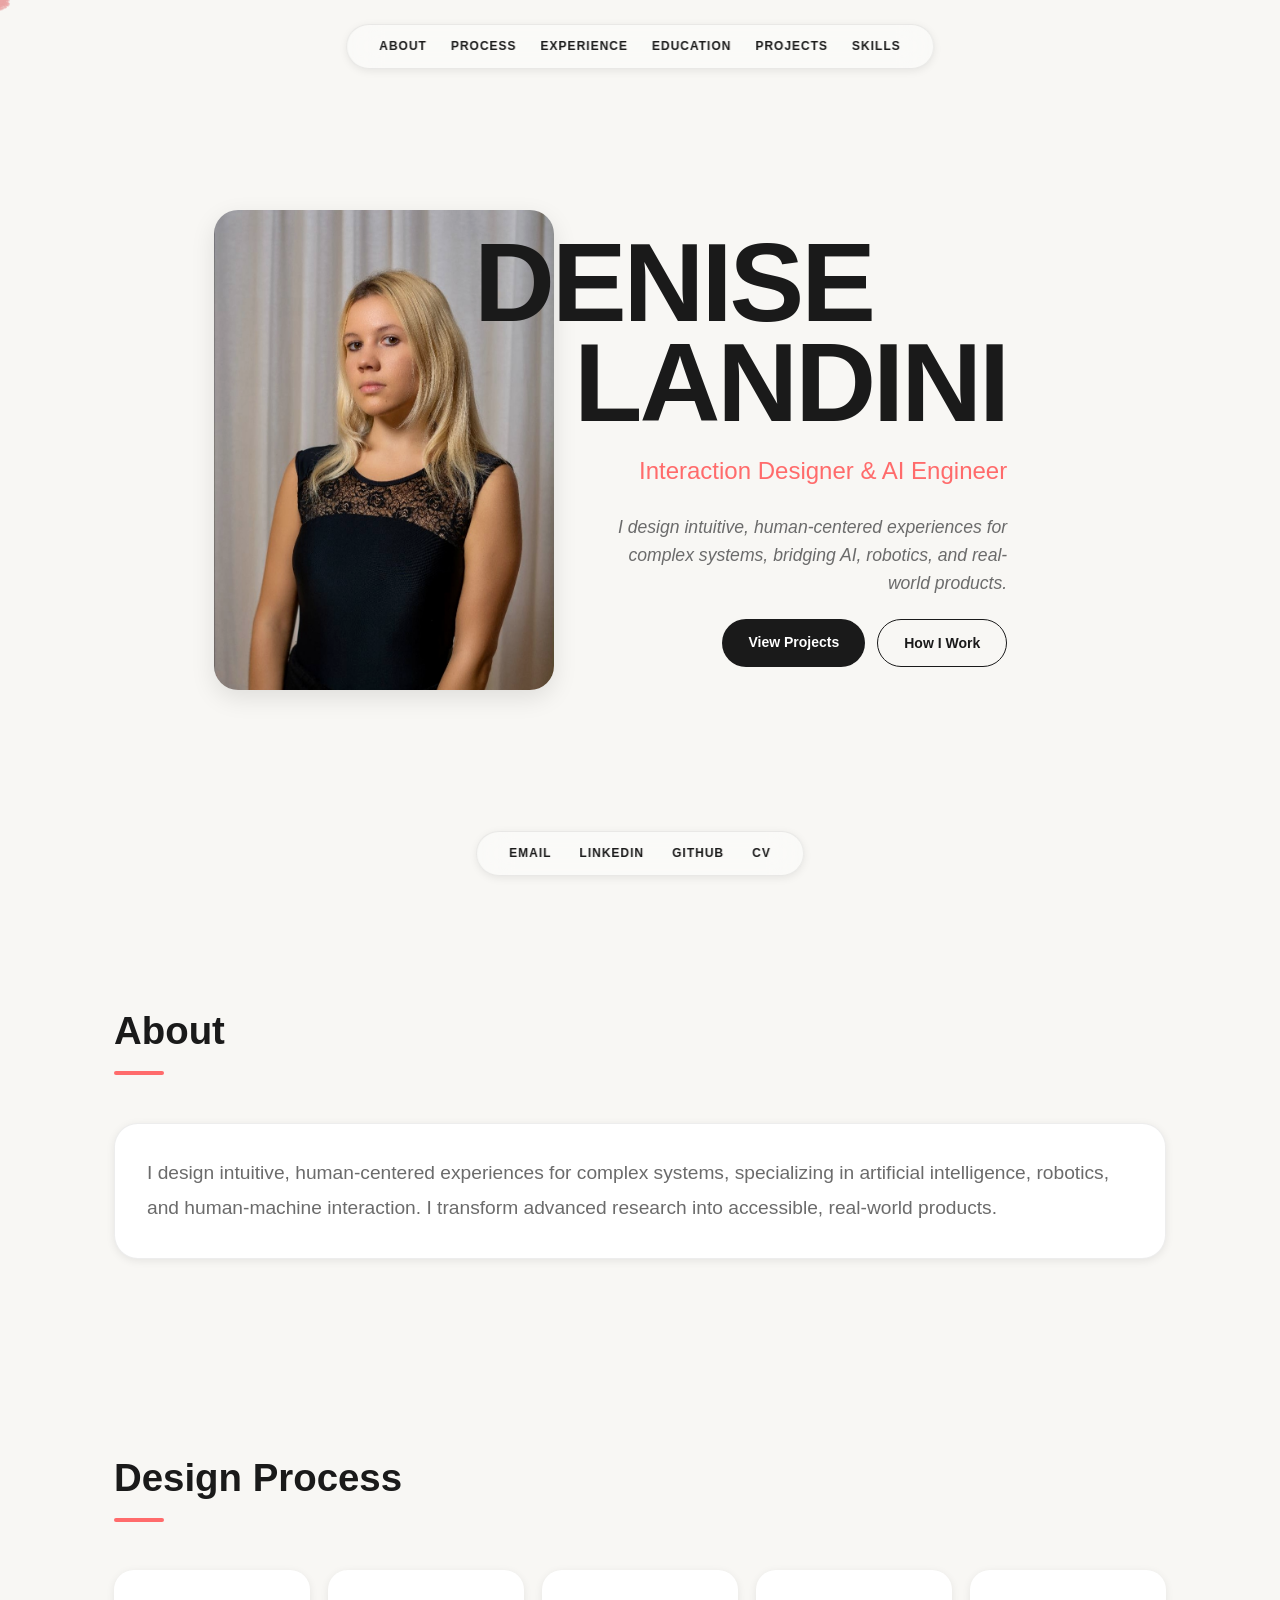
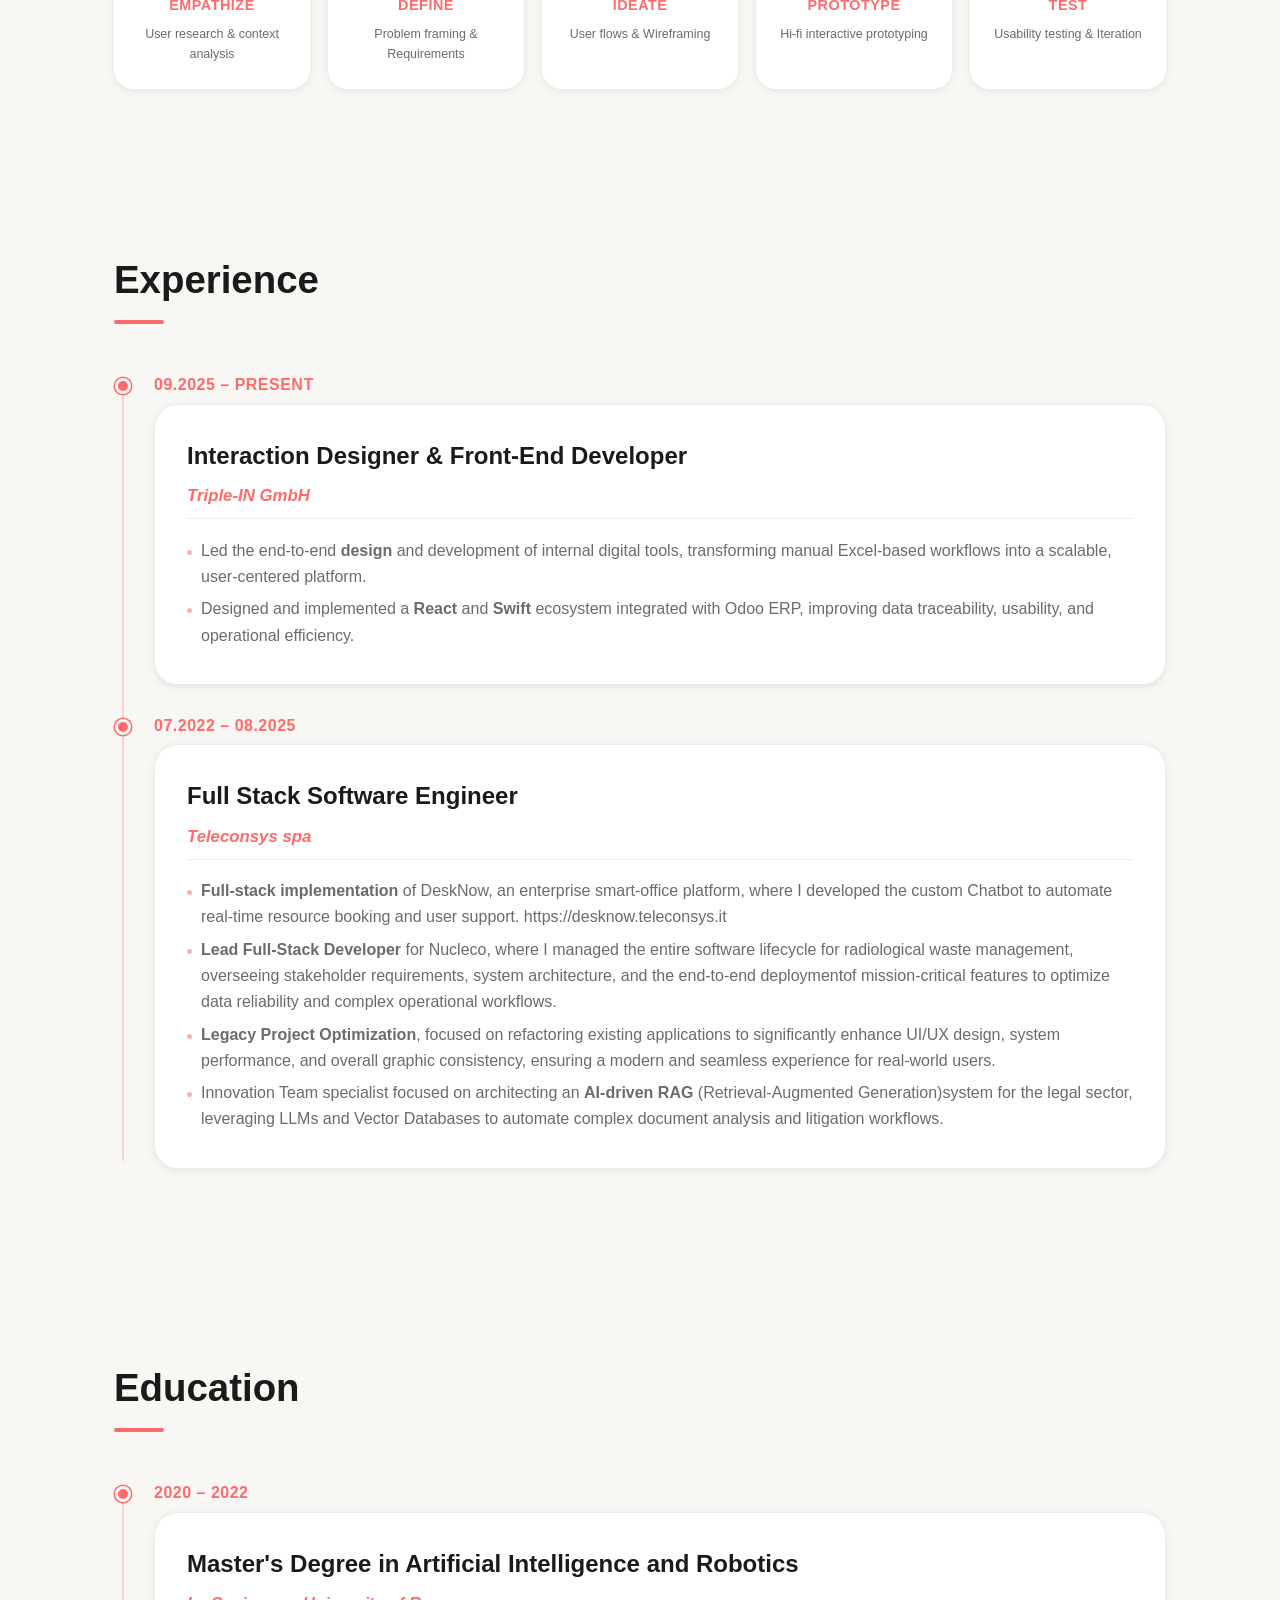
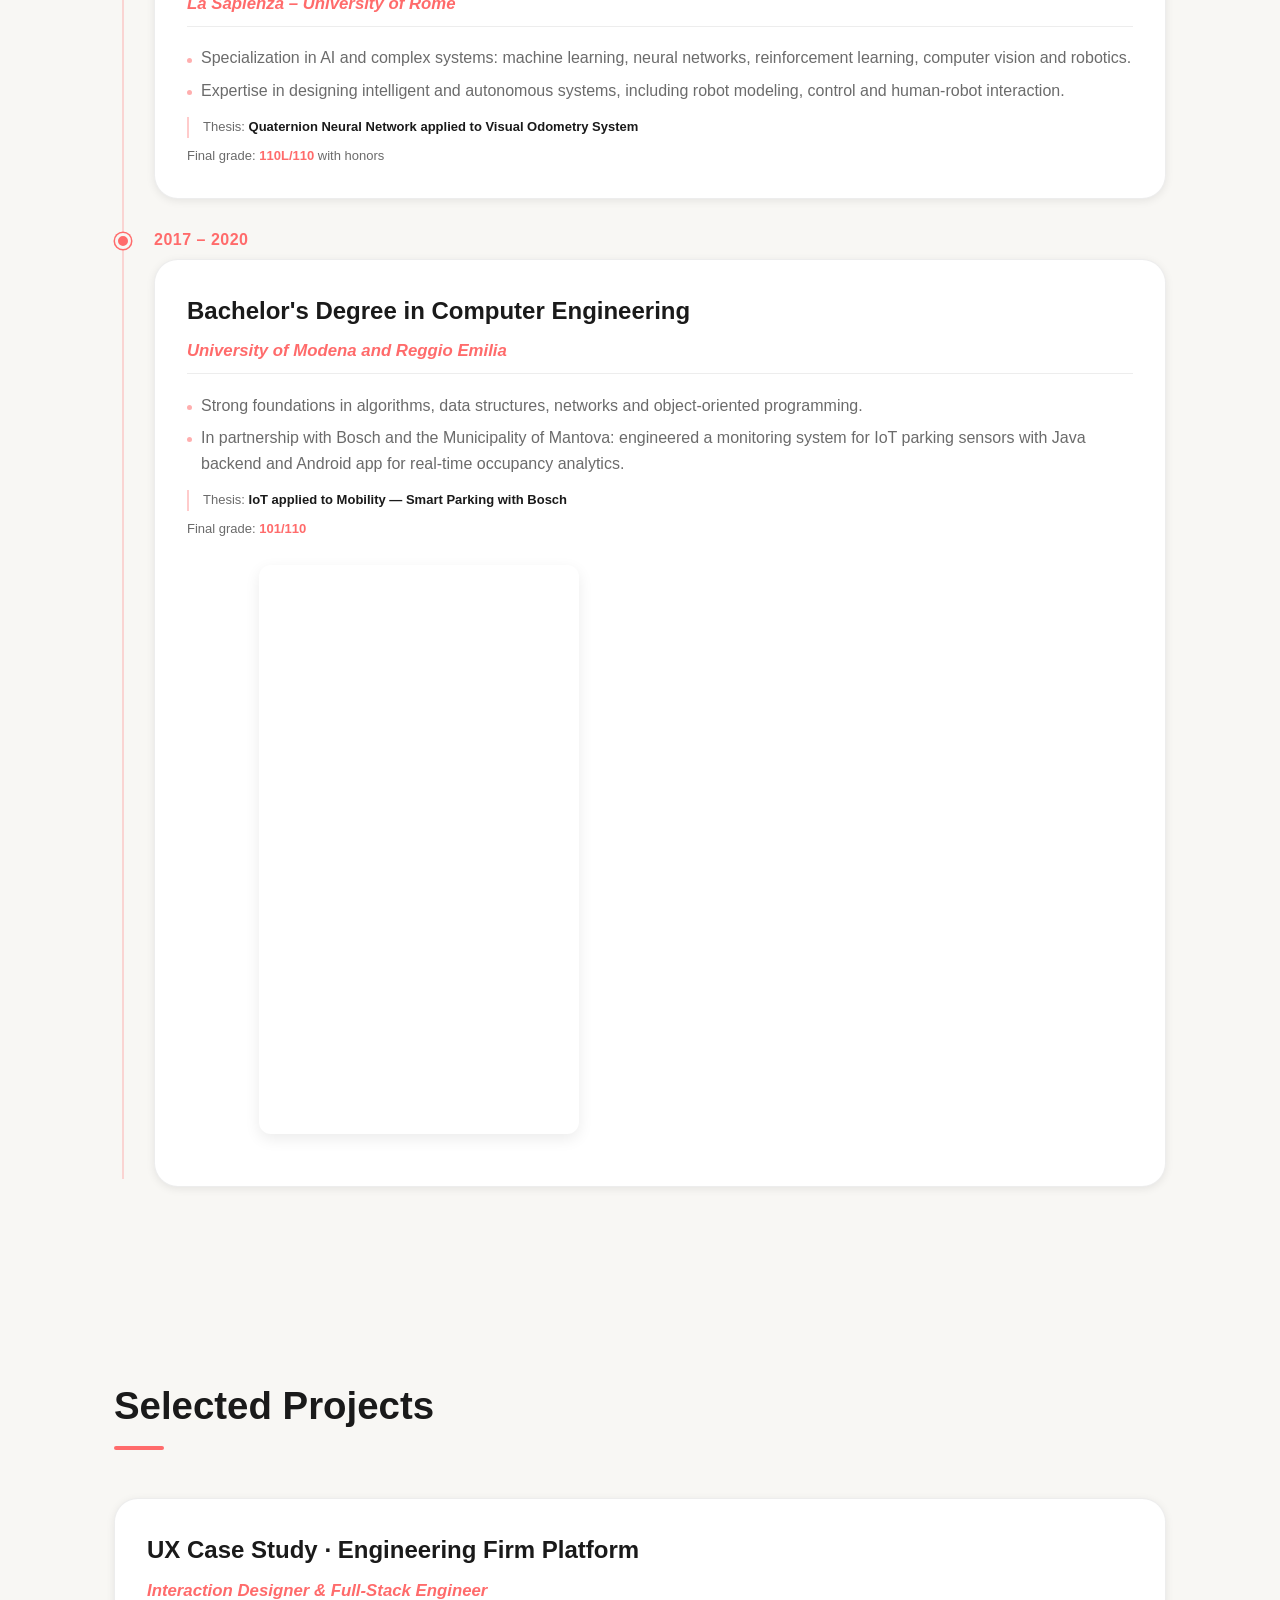
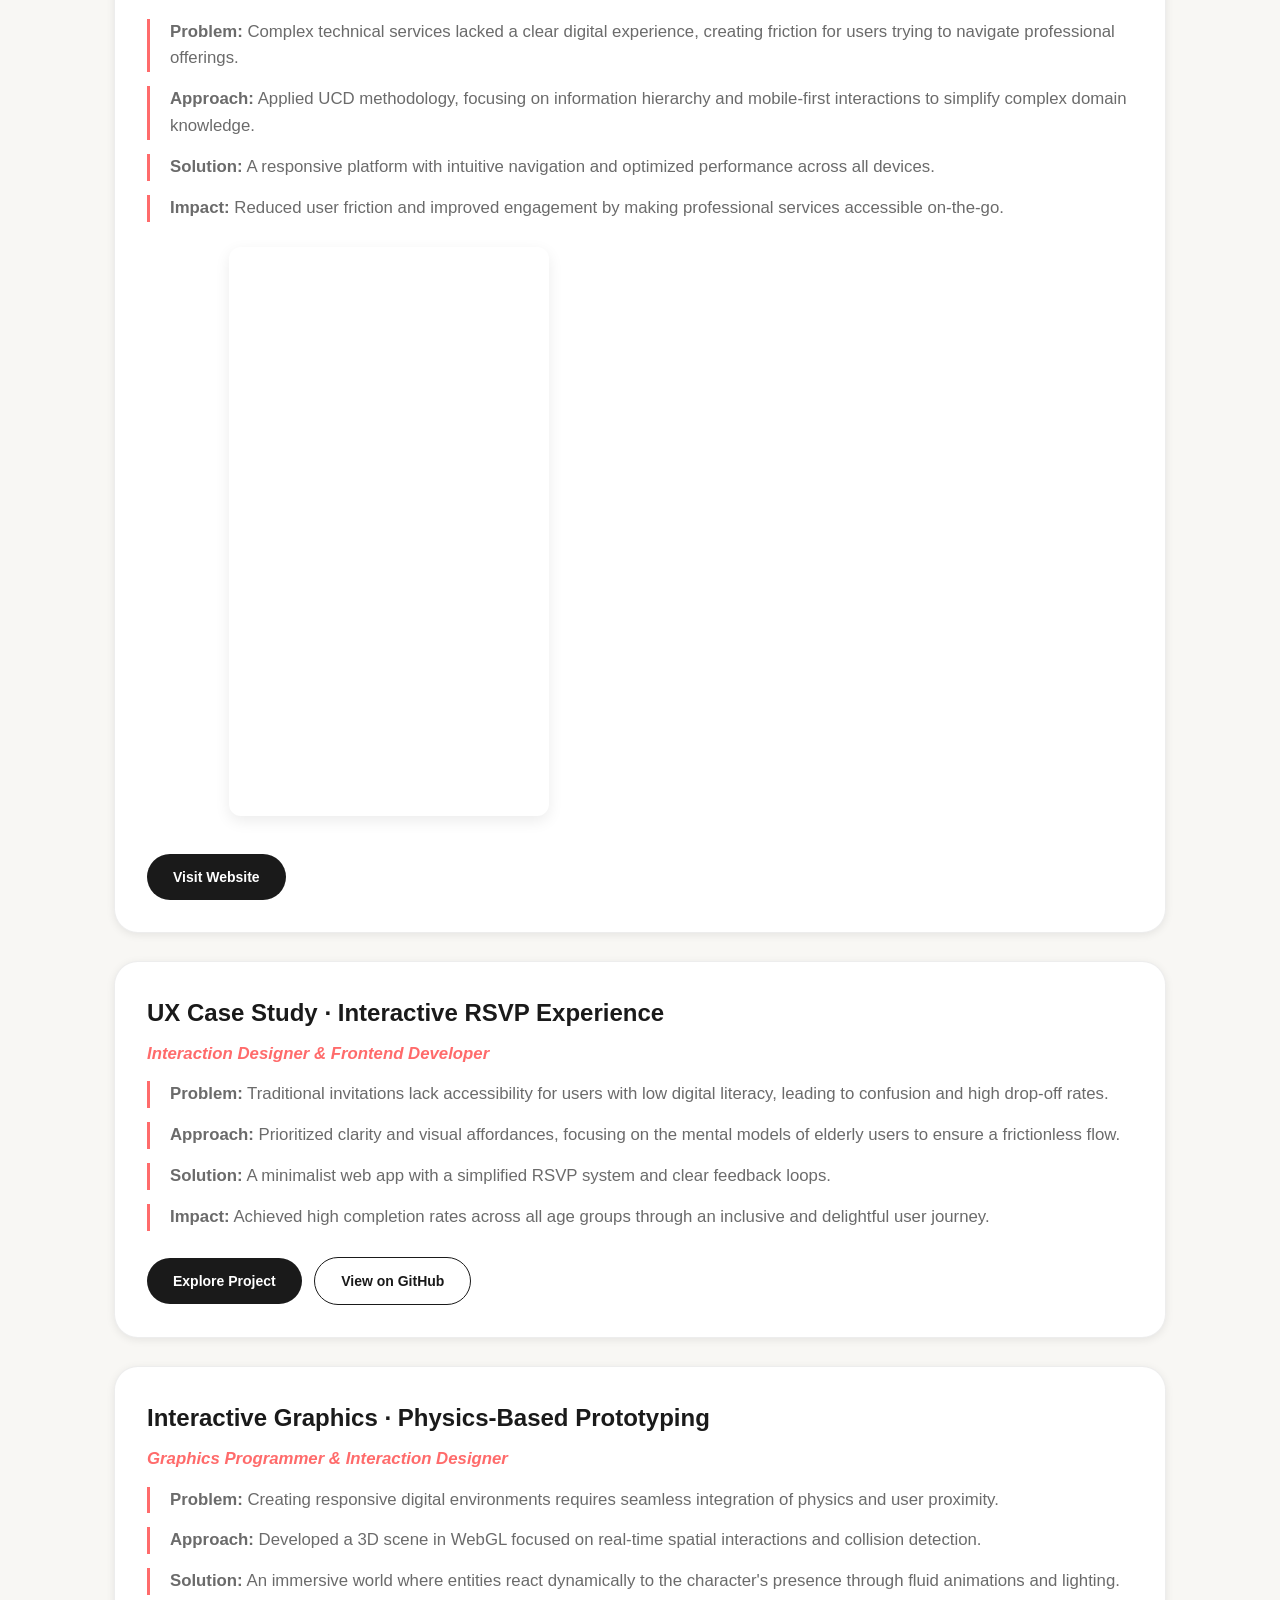
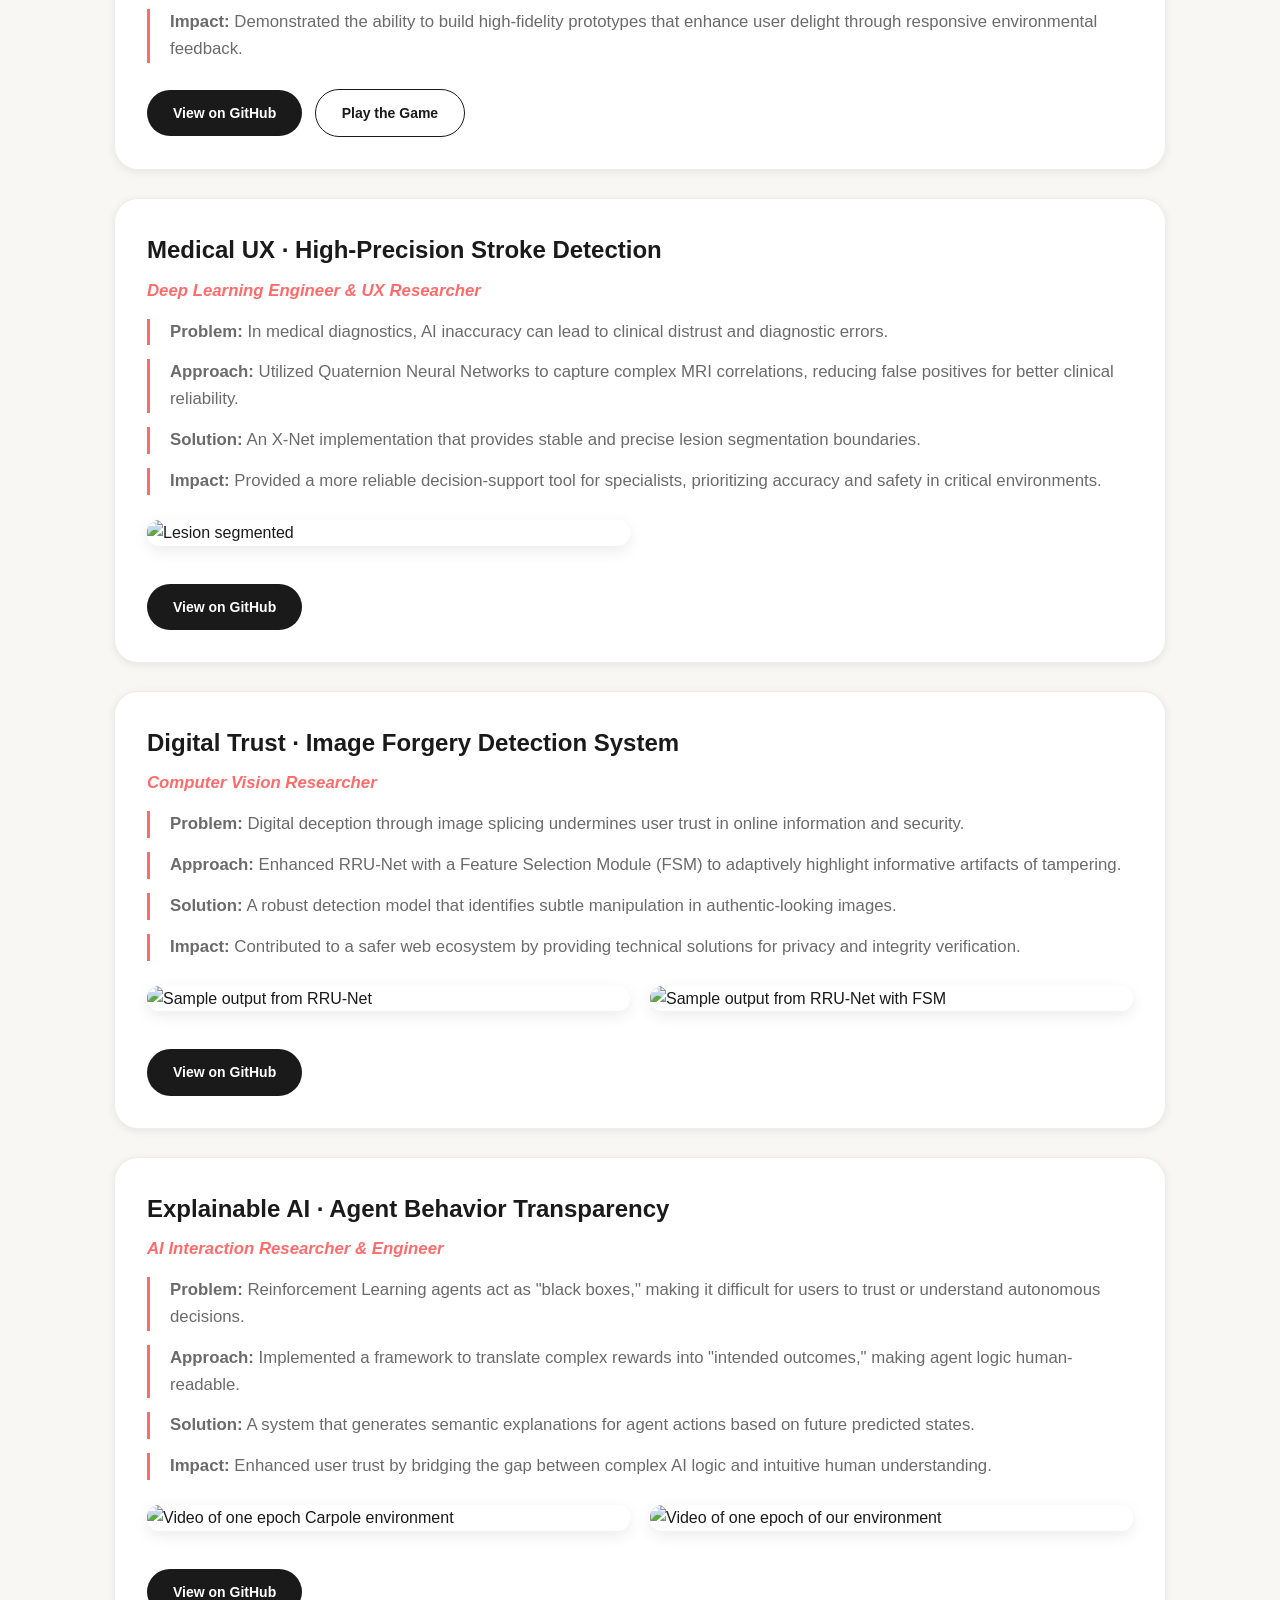
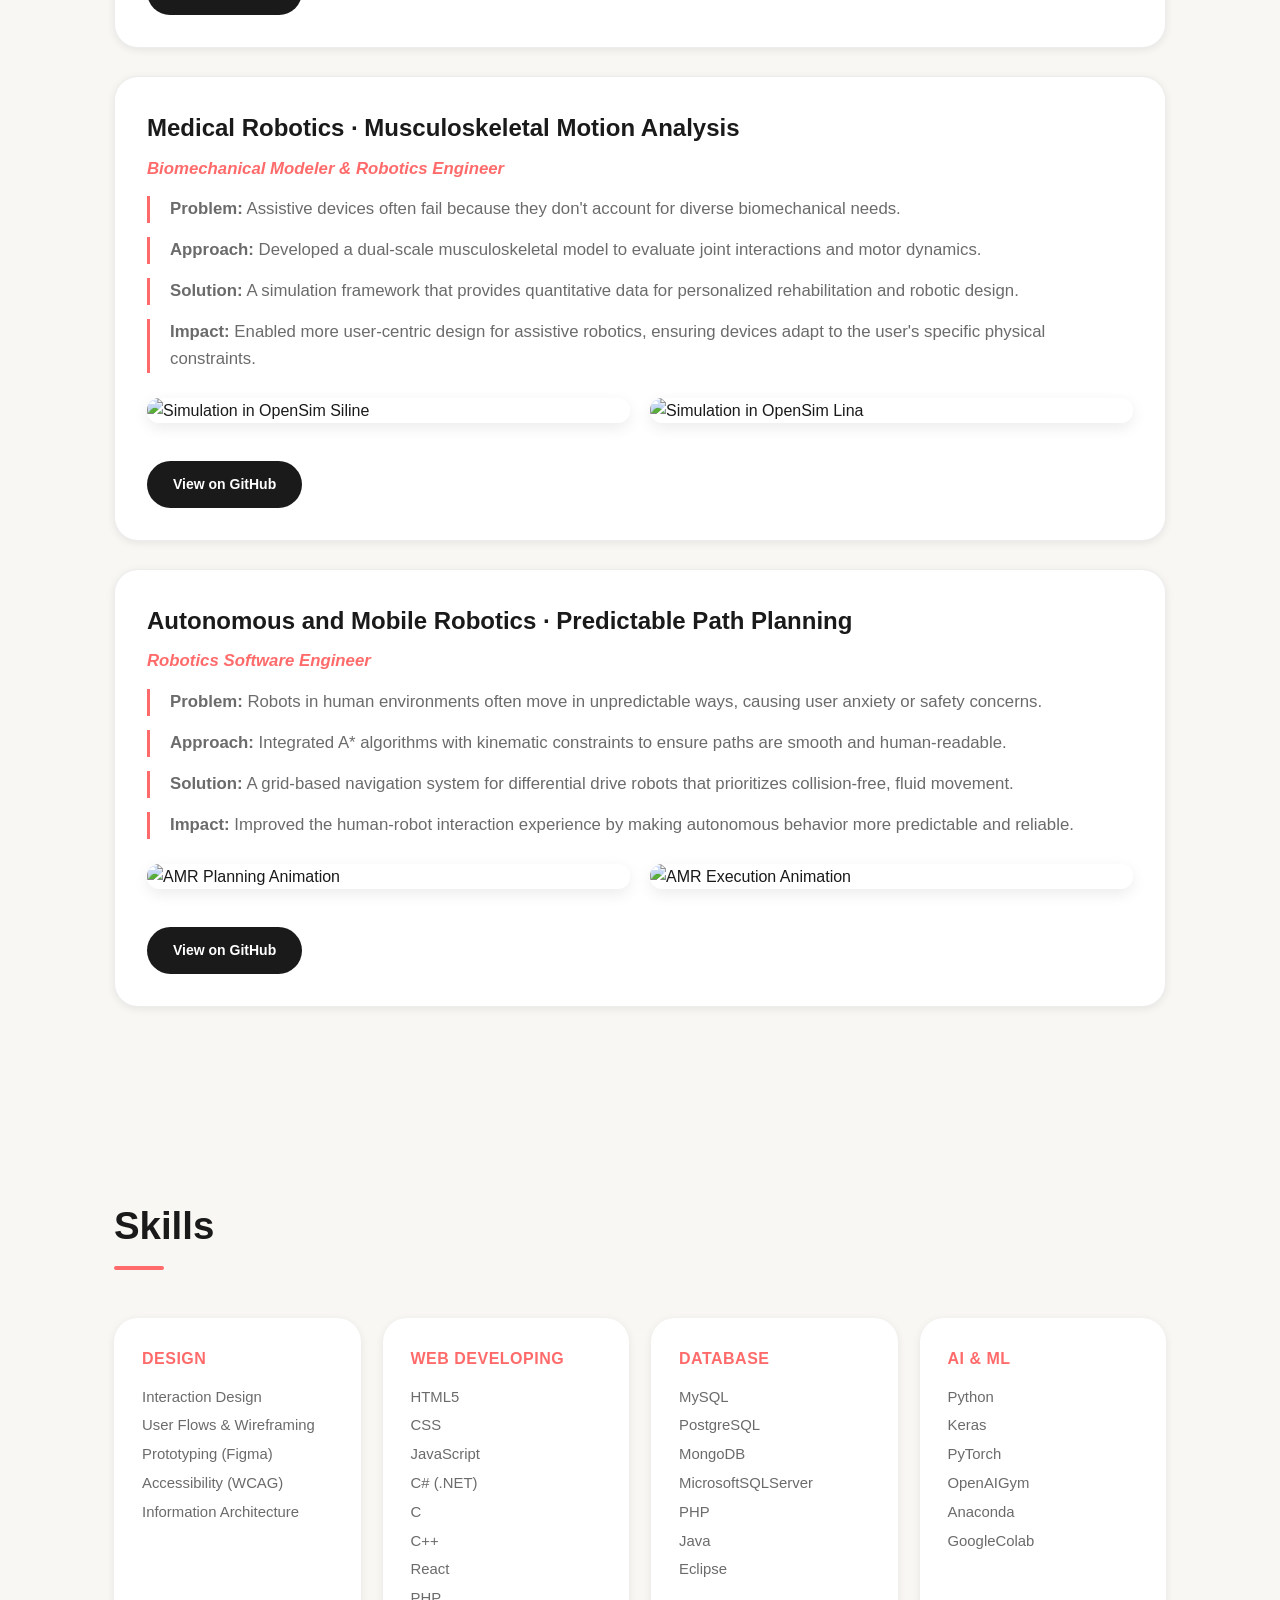
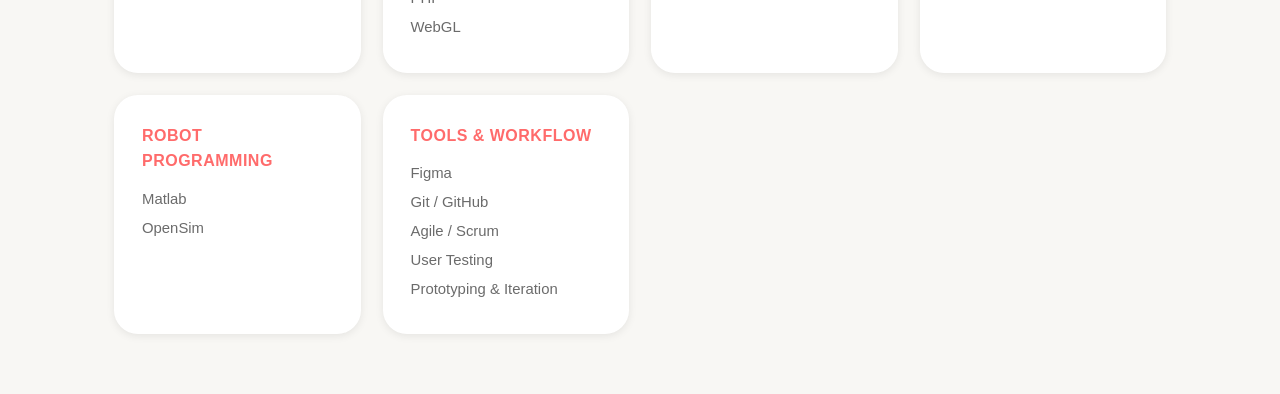
==== index.html @ e8e265d0 "Update index.html" ====
<!doctype html>
<html lang="en">
  <head>
    <meta charset="UTF-8" />
    <meta name="viewport" content="width=device-width, initial-scale=1.0" />
    <title>Denise Landini – Portfolio</title>

    <style>
      :root {
        --bg: #f8f7f4;
        --text: #1a1a1a;
        --text-light: #6b6b6b;
        --accent: #ff6b6b;
        --surface: #ffffff;
        --card-bg: rgba(255, 255, 255, 0.8);
        --border: rgba(0, 0, 0, 0.07);
        --dp1: 0 2px 8px rgba(0, 0, 0, 0.08);
        --dp4: 0 8px 24px rgba(0, 0, 0, 0.1);
      }

      * {
        margin: 0;
        padding: 0;
        box-sizing: border-box;
        font-family:
          -apple-system, BlinkMacSystemFont, "Segoe UI", Roboto, sans-serif;
      }

      body {
        background: var(--bg);
        color: var(--text);
        line-height: 1.6;
        overflow-x: hidden;
        scroll-behavior: smooth;
      }

      /* CANVAS */
      #bg-canvas {
        position: fixed;
        top: 0;
        left: 0;
        width: 100vw;
        height: 100vh;
        z-index: 0;
        pointer-events: none;
      }

      /* NAVIGATION */
      nav {
        position: fixed;
        top: 24px;
        left: 50%;
        transform: translateX(-50%);
        background: rgba(255, 255, 255, 0.35);
        backdrop-filter: blur(16px);
        -webkit-backdrop-filter: blur(16px);
        padding: 12px 32px;
        border-radius: 999px;
        display: flex;
        gap: 24px;
        z-index: 1000;
        box-shadow: var(--dp1);
        border: 1px solid var(--border);
      }

      nav a {
        text-decoration: none;
        color: var(--text);
        font-size: 12px;
        text-transform: uppercase;
        letter-spacing: 1px;
        font-weight: 600;
        transition: color 0.3s ease;
      }

      nav a:hover {
        color: var(--accent);
      }

      /* LAYOUT */
      .container {
        max-width: 1100px;
        margin: auto;
        padding: 0 24px;
        position: relative;
        z-index: 1;
      }

      .section {
        padding: 100px 0 60px;
      }

      /* TYPOGRAPHY */
      h2 {
        font-size: 2.4rem;
        margin-bottom: 48px;
        font-weight: 700;
        position: relative;
      }

      h2::after {
        content: "";
        display: block;
        width: 50px;
        height: 4px;
        background: var(--accent);
        margin-top: 10px;
        border-radius: 2px;
      }

      h3 {
        font-size: 1.5rem;
        margin-bottom: 8px;
        color: var(--text);
      }
      p {
        color: var(--text-light);
        font-size: 1.05rem;
      }

      /* HERO */
      #hero {
        min-height: 100vh;
        display: flex;
        align-items: center;
        padding-top: 0;
      }

      .hero-inner {
        display: flex;
        align-items: center;
        position: relative;
        width: 100%;
      }

      .hero-photo {
        width: 340px;
        height: 480px;
        margin-left: 100px;
        border-radius: 24px;
        overflow: hidden;
        box-shadow: var(--dp4);
        position: relative;
        z-index: 1;
        flex-shrink: 0;
      }

      .hero-photo img {
        width: 100%;
        height: 100%;
        object-fit: cover;
        filter: grayscale(15%) contrast(1.05);
      }

      .hero-text {
        position: absolute;
        left: 360px;
        z-index: 2;
      }

      .hero-text h1 {
        font-size: 7rem;
        line-height: 0.9;
        font-weight: 800;
        letter-spacing: -3px;
        color: var(--text);
        mix-blend-mode: multiply;
      }
      .hero-text h1 span {
        font-size: 7rem;
        line-height: 0.9;
        font-weight: 800;
        letter-spacing: -3px;
        color: var(--text);
        mix-blend-mode: multiply;
        margin-left: 100px;
      }

      .hero-sub {
        display: flex;
        flex-direction: column;
        align-items: flex-end;
        margin-top: 18px;
        mix-blend-mode: normal;
      }

      .hero-sub p {
        font-size: 1.1rem;
        color: var(--text-light);
        line-height: 1.6;
        max-width: 400px;
        text-align: right;
        margin-bottom: 22px;
      }

      .hero-ctas {
        display: flex;
        gap: 12px;
      }

      /* CARDS */
      .card {
        background: var(--surface);
        border: 1px solid var(--border);
        padding: 32px;
        border-radius: 24px;
        margin-bottom: 28px;
        box-shadow: var(--dp1);
        transition:
          transform 0.3s ease,
          box-shadow 0.3s ease;
      }

      .card:hover {
        transform: translateY(-4px);
        box-shadow: var(--dp4);
      }

      .timeline-text {
        border-left: 3px solid var(--accent);
        padding-left: 20px;
        margin-top: 14px;
        margin-bottom: 8px;
      }

      /* PROCESS */
      .process-grid {
        display: grid;
        grid-template-columns: repeat(auto-fit, minmax(160px, 1fr));
        gap: 18px;
        margin-top: 28px;
      }

      .process-step {
        text-align: center;
        padding: 24px 18px;
        background: var(--surface);
        border-radius: 20px;
        box-shadow: var(--dp1);
        transition:
          transform 0.3s ease,
          box-shadow 0.3s ease;
      }

      .process-step:hover {
        transform: translateY(-4px);
        box-shadow: var(--dp4);
      }

      .process-step svg {
        color: var(--accent);
      }
      .process-step h4 {
        color: var(--accent);
      }
      .process-step i {
        color: var(--accent);
        margin-bottom: 15px;
      }

      .process-step h4 {
        font-size: 0.9rem;
        text-transform: uppercase;
        letter-spacing: 0.5px;
        margin-bottom: 8px;
      }

      .process-step p {
        font-size: 0.78rem;
      }

      /* EXPERIENCE & EDUCATION */
      .period {
        display: inline-block;
        font-size: 16px;
        color: var(--accent);
        font-weight: 600;
        letter-spacing: 0.5px;
        text-transform: uppercase;
        margin-bottom: 6px;
      }

      .divider {
        width: 100%;
        height: 0.5px;
        background: var(--border);
        margin: 0.5rem 0 1rem;
      }

      .bullets {
        list-style: none;
        margin: 0;
        padding: 0;
      }

      .bullets li {
        font-size: 1rem;
        color: var(--text-light);
        line-height: 1.65;
        padding: 0.18rem 0 0.18rem 14px;
        position: relative;
      }

      .bullets li::before {
        content: "";
        position: absolute;
        left: 0;
        top: 15px;
        width: 5px;
        height: 5px;
        border-radius: 50%;
        background: var(--accent);
        opacity: 0.55;
      }

      .thesis {
        font-size: 13px;
        color: var(--text-light);
        margin-top: 10px;
        padding-left: 14px;
        border-left: 2px solid rgba(255, 107, 107, 0.35);
      }

      .thesis em {
        color: var(--text);
        font-style: normal;
        font-weight: 600;
      }

      .grade {
        margin-top: 8px;
        font-size: 13px;
        color: var(--text-light);
      }

      .grade strong {
        color: var(--accent);
        font-weight: 600;
      }
      .tl-wrap {
        position: relative;
        padding-left: 40px;
      }

      .tl-wrap::before {
        content: "";
        position: absolute;
        left: 8px;
        top: 8px;
        bottom: 8px;
        width: 1.5px;
        background: rgba(255, 107, 107, 0.25);
      }

      .tl-entry {
        position: relative;
        margin-bottom: 28px;
      }

      .dot {
        position: absolute;
        left: -39px;
        top: 6px;
        width: 16px;
        height: 16px;
        border-radius: 50%;
        background: var(--accent);
        border: 3px solid var(--bg);
        box-shadow: 0 0 0 1.5px var(--accent);
      }

      .media-grid {
        display: grid;
        grid-template-columns: repeat(2, minmax(300px, 1fr));
        gap: 20px;
        margin-top: 25px;
        margin-bottom: 20px;
      }

      .media-grid img,
      .media-grid iframe,
      .media-grid video {
        width: 100%;
        height: 100%;
        /*min-height: 250px;*/
        grid-column: span 1;
        object-fit: cover;
        border-radius: 12px;
        box-shadow: 0 5px 15px rgba(0, 0, 0, 0.08);
        transition: transform 0.3s ease;
      }

      .media-grid img:hover {
        transform: scale(1.02);
      }

      /* BUTTONS */
      .btn {
        display: inline-block;
        padding: 12px 26px;
        border-radius: 999px;
        background: var(--text);
        color: white;
        text-decoration: none;
        font-size: 14px;
        font-weight: 600;
        transition: all 0.3s;
        border: none;
        cursor: pointer;
      }

      .btn:hover {
        background: var(--accent);
        box-shadow: 0 8px 20px rgba(232, 165, 165, 0.35);
      }

      .btn-ghost {
        background: transparent;
        color: var(--text);
        border: 1.5px solid var(--text);
      }

      .btn-ghost:hover {
        background: rgba(0, 0, 0, 0.05);
        color: var(--text);
        box-shadow: none;
      }

      .btn-sm {
        margin-top: 18px;
        margin-right: 8px;
      }

      /* SKILLS */
      .skills-grid {
        display: grid;
        grid-template-columns: repeat(auto-fit, minmax(240px, 1fr));
        gap: 22px;
      }

      .skill-card {
        background: var(--surface);
        padding: 28px;
        border-radius: 24px;
        box-shadow: var(--dp1);
        transition:
          transform 0.3s ease,
          box-shadow 0.3s ease;
      }

      .skill-card:hover {
        transform: translateY(-4px);
        box-shadow: var(--dp4);
      }

      .skill-card h4 {
        font-size: 1rem;
        margin-bottom: 14px;
        color: var(--accent);
        text-transform: uppercase;
        letter-spacing: 0.5px;
      }

      .skill-card ul {
        list-style: none;
      }
      .skill-card li {
        margin-bottom: 5px;
        font-size: 0.93rem;
        color: var(--text-light);
      }

      /* FLOATING FOOTER */
      .floating-footer {
        position: fixed;
        bottom: 24px;
        left: 50%;
        transform: translateX(-50%);
        background: rgba(255, 255, 255, 0.35);
        backdrop-filter: blur(16px);
        -webkit-backdrop-filter: blur(16px);
        padding: 12px 32px;
        border-radius: 999px;
        display: flex;
        gap: 28px;
        z-index: 1000;
        box-shadow: var(--dp1);
        border: 1px solid var(--border);
      }

      .floating-footer a {
        text-decoration: none;
        color: var(--text);
        font-size: 12px;
        text-transform: uppercase;
        letter-spacing: 1px;
        font-weight: 600;
        transition: color 0.3s;
      }

      .floating-footer a:hover {
        color: var(--accent);
      }

      /* SCROLL REVEAL */
      .section-content {
        opacity: 0;
        transform: translateY(40px);
        transition:
          opacity 0.7s cubic-bezier(0.16, 1, 0.3, 1),
          transform 0.7s cubic-bezier(0.16, 1, 0.3, 1);
      }

      .section-content.visible {
        opacity: 1;
        transform: none;
      }

      /* RESPONSIVE */
      @media (max-width: 768px) {
        #hero {
          margin-top: 140px;
        }

        .hero-text {
          position: relative;
          left: 0;
          mix-blend-mode: normal;
          margin-top: 24px;
        }

        .hero-inner {
          flex-direction: column;
          text-align: center;
        }

        .hero-text h1 {
          font-size: 3.8rem;
        }
        .hero-text h1 span {
          font-size: 3.8rem;
          margin-left: 0px;
        }

        .hero-sub {
          align-items: center;
        }

        .hero-sub p {
          text-align: center;
        }

        nav,
        .floating-footer {
          width: 90%;
          gap: 12px;
          padding: 12px 16px;
          flex-wrap: wrap;
          justify-content: center;
        }

        .hero-photo {
          width: 280px;
          height: 380px;
          margin-left: 0px;
        }

        .media-grid {
          grid-template-columns: repeat(1, minmax(300px, 1fr));
        }
      }
    </style>
    <script src="https://unpkg.com/lucide@latest"></script>
  </head>

  <body>
    <canvas id="bg-canvas"></canvas>

    <nav>
      <a href="#about">About</a>
      <a href="#process">Process</a>
      <a href="#experience">Experience</a>
      <a href="#education">Education</a>
      <a href="#projects">Projects</a>
      <a href="#skills">Skills</a>
    </nav>

    <div class="container">
      <!-- ── HERO ─────────────────────────────────────── -->
      <section id="hero">
        <div class="hero-inner">
          <div class="hero-photo">
            <img src="deniseLandini.jpg" alt="Denise Landini" />
          </div>
          <div class="hero-text">
            <h1>DENISE<br /><span>LANDINI</span></h1>
            <div class="hero-sub">
              <p
                style="
                  font-size: 1.5rem;
                  color: var(--accent);
                  font-weight: 500;
                "
              >
                Interaction Designer & AI Engineer<br />
              </p>
              <p>
                <i
                  >I design intuitive, human-centered experiences for complex
                  systems, bridging AI, robotics, and real-world products.</i
                >
              </p>
              <div class="hero-ctas">
                <a href="#projects" class="btn">View Projects</a>
                <a href="#process" class="btn btn-ghost">How I Work</a>
              </div>
            </div>
          </div>
        </div>
      </section>

      <!-- ── ABOUT ─────────────────────────────────────── -->
      <section id="about" class="section">
        <h2>About</h2>
        <div class="card section-content">
          <p style="font-size: 1.2rem; line-height: 1.8">
            I design intuitive, human-centered experiences for complex systems,
            specializing in artificial intelligence, robotics, and human-machine
            interaction. I transform advanced research into accessible,
            real-world products.
          </p>
        </div>
      </section>

      <!-- ── PROCESS ─────────────────────────────────────── -->
      <section id="process" class="section">
        <h2>Design Process</h2>
        <div class="process-grid section-content">
          <div class="process-step">
            <i data-lucide="search" size="32"></i>
            <h4>Empathize</h4>
            <p>User research & context analysis</p>
          </div>
          <div class="process-step">
            <i data-lucide="target" size="32"></i>
            <h4>Define</h4>
            <p>Problem framing & Requirements</p>
          </div>
          <div class="process-step">
            <i data-lucide="pen-tool" size="32"></i>
            <h4>Ideate</h4>
            <p>User flows & Wireframing</p>
          </div>
          <div class="process-step">
            <i data-lucide="layers" size="32"></i>
            <h4>Prototype</h4>
            <p>Hi-fi interactive prototyping</p>
          </div>
          <div class="process-step">
            <i data-lucide="check-circle" size="32"></i>
            <h4>Test</h4>
            <p>Usability testing & Iteration</p>
          </div>
        </div>
      </section>

      <!-- ── EXPERIENCE ─────────────────────────────────────── -->
      <section id="experience" class="section">
        <h2>Experience</h2>

        <div class="tl-wrap">
          <div class="tl-entry section-content">
            <div class="dot"></div>
            <span class="period">09.2025 – Present</span>
            <div class="card">
              <h3>Interaction Designer & Front-End Developer</h3>
              <p style="color: var(--accent)">
                <b><i>Triple-IN GmbH</i></b>
              </p>
              <div class="divider"></div>
              <ul class="bullets">
                <li>
                  Led the end-to-end <b>design</b> and development of internal
                  digital tools, transforming manual Excel-based workflows into
                  a scalable, user-centered platform.
                </li>
                <li>
                  Designed and implemented a <b>React</b> and
                  <b>Swift</b> ecosystem integrated with Odoo ERP, improving
                  data traceability, usability, and operational efficiency.
                </li>
              </ul>
            </div>
          </div>

          <div class="tl-entry section-content">
            <div class="dot"></div>

            <span class="period">07.2022 – 08.2025</span>
            <div class="card">
              <h3>Full Stack Software Engineer</h3>
              <p style="color: var(--accent)">
                <b><i>Teleconsys spa</i></b>
              </p>
              <div class="divider"></div>
              <ul class="bullets">
                <li>
                  <b>Full-stack implementation</b> of DeskNow, an enterprise
                  smart-office platform, where I developed the custom Chatbot to
                  automate real-time resource booking and user support.
                  https://desknow.teleconsys.it
                </li>
                <li>
                  <b>Lead Full-Stack Developer</b> for Nucleco, where I managed
                  the entire software lifecycle for radiological waste
                  management, overseeing stakeholder requirements, system
                  architecture, and the end-to-end deploymentof mission-critical
                  features to optimize data reliability and complex operational
                  workflows.
                </li>
                <li>
                  <b>Legacy Project Optimization</b>, focused on refactoring
                  existing applications to significantly enhance UI/UX design,
                  system performance, and overall graphic consistency, ensuring
                  a modern and seamless experience for real-world users.
                </li>
                <li>
                  Innovation Team specialist focused on architecting an
                  <b>AI-driven RAG</b> (Retrieval-Augmented Generation)system
                  for the legal sector, leveraging LLMs and Vector Databases to
                  automate complex document analysis and litigation workflows.
                </li>
              </ul>
            </div>
          </div>
        </div>
      </section>

      <!-- ── EDUCATION ─────────────────────────────────────── -->
      <section id="education" class="section">
        <h2>Education</h2>

        <div class="tl-wrap">
          <div class="tl-entry section-content">
            <div class="dot"></div>

            <span class="period">2020 – 2022</span>
            <div class="card">
              <h3>Master's Degree in Artificial Intelligence and Robotics</h3>
              <p style="color: var(--accent)">
                <b><i>La Sapienza – University of Rome</i></b>
              </p>
              <div class="divider"></div>
              <ul class="bullets">
                <li>
                  Specialization in AI and complex systems: machine learning,
                  neural networks, reinforcement learning, computer vision and
                  robotics.
                </li>
                <li>
                  Expertise in designing intelligent and autonomous systems,
                  including robot modeling, control and human-robot interaction.
                </li>
              </ul>
              <p class="thesis">
                Thesis:
                <em
                  >Quaternion Neural Network applied to Visual Odometry
                  System</em
                >
              </p>
              <p class="grade">
                Final grade: <strong>110L/110</strong> with honors
              </p>
            </div>
          </div>

          <div class="tl-entry section-content">
            <div class="dot"></div>
            <span class="period">2017 – 2020</span>
            <div class="card">
              <h3>Bachelor's Degree in Computer Engineering</h3>
              <p style="color: var(--accent)">
                <b><i>University of Modena and Reggio Emilia</i></b>
              </p>
              <div class="divider"></div>
              <ul class="bullets">
                <li>
                  Strong foundations in algorithms, data structures, networks
                  and object-oriented programming.
                </li>
                <li>
                  In partnership with Bosch and the Municipality of Mantova:
                  engineered a monitoring system for IoT parking sensors with
                  Java backend and Android app for real-time occupancy
                  analytics.
                </li>
              </ul>
              <p class="thesis">
                Thesis:
                <em>IoT applied to Mobility — Smart Parking with Bosch</em>
              </p>
              <p class="grade">Final grade: <strong>101/110</strong></p>
              <div class="media-grid">
                <iframe
                  src="https://www.youtube.com/embed/KwLWS9lg2vg?autoplay=1&mute=1&loop=1&playlist=SNDNGj6GLJw"
                  style="
                    aspect-ratio: 9/16;
                    width: 100%;
                    max-width: 320px;
                    height: auto;
                    border-radius: 12px;
                    box-shadow: 0 5px 15px rgba(0, 0, 0, 0.08);
                    display: block;
                    margin: 0 auto;
                  "
                  allow="
                    accelerometer;
                    autoplay;
                    clipboard-write;
                    encrypted-media;
                    gyroscope;
                    picture-in-picture;
                  "
                  allowfullscreen
                  frameborder="0"
                >
                </iframe>
              </div>
            </div>
          </div>
        </div>
      </section>

      <!-- ── PROJECTS ─────────────────────────────────────── -->
      <section id="projects" class="section">
        <h2>Selected Projects</h2>

        <div class="card section-content">
          <h3>UX Case Study · Engineering Firm Platform</h3>
          <p style="color: var(--accent)">
            <b><i> Interaction Designer & Full-Stack Engineer</i></b>
          </p>
          <p class="timeline-text">
            <b>Problem:</b> Complex technical services lacked a clear digital
            experience, creating friction for users trying to navigate
            professional offerings.
          </p>
          <p class="timeline-text">
            <b>Approach:</b> Applied UCD methodology, focusing on information
            hierarchy and mobile-first interactions to simplify complex domain
            knowledge.
          </p>
          <p class="timeline-text">
            <b>Solution:</b> A responsive platform with intuitive navigation and
            optimized performance across all devices.
          </p>
          <p class="timeline-text">
            <b>Impact:</b> Reduced user friction and improved engagement by
            making professional services accessible on-the-go.
          </p>
          <div class="media-grid">
            <iframe
              src="https://www.youtube.com/embed/KwLWS9lg2vg?autoplay=1&mute=1&loop=1&playlist=KwLWS9lg2vg"
              style="
                aspect-ratio: 9/16;
                width: 100%;
                max-width: 320px;
                height: auto;
                border-radius: 12px;
                box-shadow: 0 5px 15px rgba(0, 0, 0, 0.08);
                display: block;
                margin: 0 auto;
              "
              allow="
                accelerometer;
                autoplay;
                clipboard-write;
                encrypted-media;
                gyroscope;
                picture-in-picture;
              "
              allowfullscreen
              frameborder="0"
            >
            </iframe>
          </div>
          <a href="https://www.stalandinimaduzzi.it/" class="btn btn-sm"
            >Visit Website</a
          >
        </div>

        <div class="card section-content">
          <h3>UX Case Study · Interactive RSVP Experience</h3>
          <p style="color: var(--accent)">
            <b><i>Interaction Designer & Frontend Developer</i></b>
          </p>
          <p class="timeline-text">
            <b>Problem:</b> Traditional invitations lack accessibility for users
            with low digital literacy, leading to confusion and high drop-off
            rates.
          </p>
          <p class="timeline-text">
            <b>Approach:</b> Prioritized clarity and visual affordances,
            focusing on the mental models of elderly users to ensure a
            frictionless flow.
          </p>
          <p class="timeline-text">
            <b>Solution:</b> A minimalist web app with a simplified RSVP system
            and clear feedback loops.
          </p>
          <p class="timeline-text">
            <b>Impact:</b> Achieved high completion rates across all age groups
            through an inclusive and delightful user journey.
          </p>
          <a
            href="https://deniselandini.github.io/save_the_date/"
            class="btn btn-sm"
            >Explore Project</a
          >
          <a
            href="https://github.com/deniselandini/save_the_date"
            class="btn btn-sm btn-ghost"
            >View on GitHub</a
          >
        </div>

        <div class="card section-content">
          <h3>Interactive Graphics · Physics-Based Prototyping</h3>
          <p style="color: var(--accent)">
            <b><i>Graphics Programmer & Interaction Designer</i></b>
          </p>
          <p class="timeline-text">
            <b>Problem:</b> Creating responsive digital environments requires
            seamless integration of physics and user proximity.
          </p>
          <p class="timeline-text">
            <b>Approach:</b> Developed a 3D scene in WebGL focused on real-time
            spatial interactions and collision detection.
          </p>
          <p class="timeline-text">
            <b>Solution:</b> An immersive world where entities react dynamically
            to the character's presence through fluid animations and lighting.
          </p>
          <p class="timeline-text">
            <b>Impact:</b> Demonstrated the ability to build high-fidelity
            prototypes that enhance user delight through responsive
            environmental feedback.
          </p>
          <a
            href="https://github.com/deniselandini/Interactive-Graphics/tree/main/Final%20project"
            class="btn btn-sm"
            >View on GitHub</a
          >
          <a
            href="https://sapienzainteractivegraphicscourse.github.io/final-project-la_dl-team/"
            class="btn btn-sm btn-ghost"
            >Play the Game
          </a>
        </div>

        <div class="card section-content">
          <h3>Medical UX · High-Precision Stroke Detection</h3>
          <p style="color: var(--accent)">
            <b><i>Deep Learning Engineer & UX Researcher</i></b>
          </p>
          <p class="timeline-text">
            <b>Problem:</b> In medical diagnostics, AI inaccuracy can lead to
            clinical distrust and diagnostic errors.
          </p>
          <p class="timeline-text">
            <b>Approach:</b> Utilized Quaternion Neural Networks to capture
            complex MRI correlations, reducing false positives for better
            clinical reliability.
          </p>
          <p class="timeline-text">
            <b>Solution:</b> An X-Net implementation that provides stable and
            precise lesion segmentation boundaries.
          </p>
          <p class="timeline-text">
            <b>Impact:</b> Provided a more reliable decision-support tool for
            specialists, prioritizing accuracy and safety in critical
            environments.
          </p>
          <div class="media-grid">
            <img
              src="https://raw.githubusercontent.com/deniselandini/Neural-Network/main/READMEImages/result1.png"
              alt="Lesion segmented"
            />
          </div>
          <a
            href="https://github.com/deniselandini/Neural-Network"
            class="btn btn-sm"
            >View on GitHub</a
          >
        </div>

        <div class="card section-content">
          <h3>Digital Trust · Image Forgery Detection System</h3>
          <p style="color: var(--accent)">
            <b><i>Computer Vision Researcher</i></b>
          </p>
          <p class="timeline-text">
            <b>Problem:</b> Digital deception through image splicing undermines
            user trust in online information and security.
          </p>
          <p class="timeline-text">
            <b>Approach:</b> Enhanced RRU-Net with a Feature Selection Module
            (FSM) to adaptively highlight informative artifacts of tampering.
          </p>
          <p class="timeline-text">
            <b>Solution:</b> A robust detection model that identifies subtle
            manipulation in authentic-looking images.
          </p>
          <p class="timeline-text">
            <b>Impact:</b> Contributed to a safer web ecosystem by providing
            technical solutions for privacy and integrity verification.
          </p>
          <div class="media-grid">
            <img
              src="https://raw.githubusercontent.com/deniselandini/Vision-and-Perception/main/READMEImages/result1.png"
              alt="Sample output from RRU-Net"
            />
            <img
              src="https://raw.githubusercontent.com/deniselandini/Vision-and-Perception/main/READMEImages/result2.png"
              alt="Sample output from RRU-Net with FSM"
            />
          </div>
          <a
            href="https://github.com/deniselandini/Vision-and-Perception"
            class="btn btn-sm"
            >View on GitHub</a
          >
        </div>

        <div class="card section-content">
          <h3>Explainable AI · Agent Behavior Transparency</h3>
          <p style="color: var(--accent)">
            <b><i>AI Interaction Researcher & Engineer</i></b>
          </p>
          <p class="timeline-text">
            <b>Problem:</b> Reinforcement Learning agents act as "black boxes,"
            making it difficult for users to trust or understand autonomous
            decisions.
          </p>
          <p class="timeline-text">
            <b>Approach:</b> Implemented a framework to translate complex
            rewards into "intended outcomes," making agent logic human-readable.
          </p>
          <p class="timeline-text">
            <b>Solution:</b> A system that generates semantic explanations for
            agent actions based on future predicted states.
          </p>
          <p class="timeline-text">
            <b>Impact:</b> Enhanced user trust by bridging the gap between
            complex AI logic and intuitive human understanding.
          </p>
          <div class="media-grid">
            <img
              src="https://raw.githubusercontent.com/deniselandini/Reinforcement-Learning/main/READMEimages/env1_video.gif"
              alt="Video of one epoch Carpole environment"
            />
            <img
              src="https://raw.githubusercontent.com/deniselandini/Reinforcement-Learning/main/READMEimages/env3_video.gif"
              alt="Video of one epoch of our environment"
            />
          </div>
          <a
            href="https://github.com/deniselandini/Reinforcement-Learning"
            class="btn btn-sm"
            >View on GitHub</a
          >
        </div>

        <div class="card section-content">
          <h3>Medical Robotics · Musculoskeletal Motion Analysis</h3>
          <p style="color: var(--accent)">
            <b><i>Biomechanical Modeler & Robotics Engineer</i></b>
          </p>
          <p class="timeline-text">
            <b>Problem:</b> Assistive devices often fail because they don't
            account for diverse biomechanical needs.
          </p>
          <p class="timeline-text">
            <b>Approach:</b> Developed a dual-scale musculoskeletal model to
            evaluate joint interactions and motor dynamics.
          </p>
          <p class="timeline-text">
            <b>Solution:</b> A simulation framework that provides quantitative
            data for personalized rehabilitation and robotic design.
          </p>
          <p class="timeline-text">
            <b>Impact:</b> Enabled more user-centric design for assistive
            robotics, ensuring devices adapt to the user's specific physical
            constraints.
          </p>
          <div class="media-grid">
            <img
              src="https://raw.githubusercontent.com/deniselandini/Medical-Robotics/main/READMEimages/videoSiline.gif"
              alt="Simulation in OpenSim Siline"
            />
            <img
              src="https://raw.githubusercontent.com/deniselandini/Medical-Robotics/main/READMEimages/videoLina.gif"
              alt="Simulation in OpenSim Lina"
            />
          </div>
          <a
            href="https://github.com/deniselandini/Medical-Robotics"
            class="btn btn-sm"
            >View on GitHub</a
          >
        </div>

        <div class="card section-content">
          <h3>Autonomous and Mobile Robotics · Predictable Path Planning</h3>
          <p style="color: var(--accent)">
            <b><i>Robotics Software Engineer</i></b>
          </p>
          <p class="timeline-text">
            <b>Problem:</b> Robots in human environments often move in
            unpredictable ways, causing user anxiety or safety concerns.
          </p>
          <p class="timeline-text">
            <b>Approach:</b> Integrated A* algorithms with kinematic constraints
            to ensure paths are smooth and human-readable.
          </p>
          <p class="timeline-text">
            <b>Solution:</b> A grid-based navigation system for differential
            drive robots that prioritizes collision-free, fluid movement.
          </p>
          <p class="timeline-text">
            <b>Impact:</b> Improved the human-robot interaction experience by
            making autonomous behavior more predictable and reliable.
          </p>
          <div class="media-grid">
            <img
              src="https://raw.githubusercontent.com/deniselandini/Autonomous-Mobile-Robotics/main/READMEimages/envTestFDS_planning.gif"
              alt="AMR Planning Animation"
            />
            <img
              src="https://raw.githubusercontent.com/deniselandini/Autonomous-Mobile-Robotics/main/READMEimages/envTestFDS.gif"
              alt="AMR Execution Animation"
            />
          </div>
          <a
            href="https://github.com/deniselandini/Autonomous-Mobile-Robotics"
            class="btn btn-sm"
            >View on GitHub</a
          >
        </div>
      </section>

      <!-- ── SKILLS ─────────────────────────────────────── -->
      <section id="skills" class="section">
        <h2>Skills</h2>

        <div class="skills-grid">
          <div class="skill-card">
            <div class="skill-header">
              <h4>Design</h4>
            </div>
            <ul>
              <li>Interaction Design</li>
              <li>User Flows & Wireframing</li>
              <li>Prototyping (Figma)</li>
              <li>Accessibility (WCAG)</li>
              <li>Information Architecture</li>
            </ul>
          </div>

          <div class="skill-card">
            <div class="skill-header">
              <h4>Web developing</h4>
            </div>
            <ul>
              <li>HTML5</li>
              <li>CSS</li>
              <li>JavaScript</li>
              <li>C# (.NET)</li>
              <li>C</li>
              <li>C++</li>
              <li>React</li>
              <li>PHP</li>
              <li>WebGL</li>
            </ul>
          </div>

          <div class="skill-card">
            <div class="skill-header">
              <h4>Database</h4>
            </div>
            <ul>
              <li>MySQL</li>
              <li>PostgreSQL</li>
              <li>MongoDB</li>
              <li>MicrosoftSQLServer</li>
              <li>PHP</li>
              <li>Java</li>
              <li>Eclipse</li>
            </ul>
          </div>

          <div class="skill-card">
            <div class="skill-header">
              <h4>AI & ML</h4>
            </div>
            <ul>
              <li>Python</li>
              <li>Keras</li>
              <li>PyTorch</li>
              <li>OpenAIGym</li>
              <li>Anaconda</li>
              <li>GoogleColab</li>
            </ul>
          </div>

          <div class="skill-card">
            <div class="skill-header">
              <h4>Robot Programming</h4>
            </div>
            <ul>
              <li>Matlab</li>
              <li>OpenSim</li>
            </ul>
          </div>

          <div class="skill-card">
            <div class="skill-header">
              <h4>Tools & Workflow</h4>
            </div>
            <ul>
              <li>Figma</li>
              <li>Git / GitHub</li>
              <li>Agile / Scrum</li>
              <li>User Testing</li>
              <li>Prototyping & Iteration</li>
            </ul>
          </div>
        </div>
      </section>
    </div>

    <!-- FLOATING FOOTER -->
    <footer class="floating-footer">
      <a href="mailto:deniselandini98@gmail.com">Email</a>
      <a
        href="https://www.linkedin.com/in/denise-landini-29073b152/?locale=en-US"
        target="_blank"
        >LinkedIn</a
      >
      <a href="https://github.com/deniselandini" target="_blank">GitHub</a>
      <a href="denise_landini_cv.pdf" target="_blank">CV</a>
    </footer>

    <!-- ── CANVAS PARTICLES ─────────────────────────────────────── -->
    <script>
      const canvas = document.getElementById("bg-canvas");
      const ctx = canvas.getContext("2d");
      let W, H;
      const particles = [];
      const mouse = { x: -9999, y: -9999 };

      window.addEventListener("mousemove", (e) => {
        mouse.x = e.clientX;
        mouse.y = e.clientY;
      });

      function resize() {
        W = canvas.width = window.innerWidth;
        H = canvas.height = window.innerHeight;
      }
      window.addEventListener("resize", resize);
      resize();

      class Particle {
        constructor() {
          this.reset();
        }

        reset() {
          this.x = Math.pow(Math.random(), 1.5) * W;
          this.y = Math.pow(Math.random(), 1.5) * H * 1.4;
          if (this.x > W * 0.75 && this.y > H * 0.75) {
            this.reset();
            return;
          }
          this.size = Math.random() * 14 + 7;
          const shapes = ["plus", "asterisk", "circle", "dot"];
          this.shape = shapes[Math.floor(Math.random() * shapes.length)];
          this.angle = Math.random() * Math.PI * 2;
          this.rotSpeed = (Math.random() - 0.5) * 0.018;
          this.vx = (Math.random() - 0.5) * 0.28;
          this.vy = (Math.random() - 0.5) * 0.28;
          this.scale = 1;
          this.scaleDir = Math.random() > 0.5 ? 0.004 : -0.004;
        }

        update() {
          this.x += this.vx;
          this.y += this.vy;
          this.angle += this.rotSpeed;
          this.scale += this.scaleDir;
          if (this.scale > 1.2 || this.scale < 0.8) this.scaleDir *= -1;

          const dx = mouse.x - this.x;
          const dy = mouse.y - this.y;
          const dist = Math.sqrt(dx * dx + dy * dy);
          const radius = 140;
          if (dist < radius) {
            const force = (radius - dist) / radius;
            const angle = Math.atan2(dy, dx);
            this.x -= Math.cos(angle) * force * 3;
            this.y -= Math.sin(angle) * force * 3;
          }

          if (
            this.x < -60 ||
            this.y < -60 ||
            this.x > W + 60 ||
            this.y > H + 60
          )
            this.reset();
        }

        draw() {
          ctx.save();
          ctx.translate(this.x, this.y);
          ctx.rotate(this.angle);
          ctx.scale(this.scale, this.scale);
          ctx.strokeStyle = "#e8a5a5";
          ctx.fillStyle = "#e8a5a5";
          ctx.lineWidth = 1.8;
          ctx.globalAlpha = 0.45;
          ctx.beginPath();

          if (this.shape === "plus") {
            ctx.moveTo(-this.size / 2, 0);
            ctx.lineTo(this.size / 2, 0);
            ctx.moveTo(0, -this.size / 2);
            ctx.lineTo(0, this.size / 2);
            ctx.stroke();
          } else if (this.shape === "asterisk") {
            for (let i = 0; i < 3; i++) {
              ctx.rotate(Math.PI / 3);
              ctx.moveTo(-this.size / 2, 0);
              ctx.lineTo(this.size / 2, 0);
            }
            ctx.stroke();
          } else if (this.shape === "circle") {
            ctx.arc(0, 0, this.size / 2, 0, Math.PI * 2);
            ctx.stroke();
          } else {
            ctx.arc(0, 0, this.size / 4, 0, Math.PI * 2);
            ctx.fill();
          }

          ctx.restore();
        }
      }

      for (let i = 0; i < 45; i++) particles.push(new Particle());

      function animate() {
        ctx.clearRect(0, 0, W, H);
        particles.forEach((p) => {
          p.update();
          p.draw();
        });
        requestAnimationFrame(animate);
      }
      animate();

      // ── SCROLL REVEAL ──
      const observer = new IntersectionObserver(
        (entries) => {
          entries.forEach((e) => {
            if (e.isIntersecting) e.target.classList.add("visible");
          });
        },
        { threshold: 0.12, rootMargin: "0px 0px -40px 0px" },
      );

      document
        .querySelectorAll(".section-content")
        .forEach((el) => observer.observe(el));
    </script>
    <script>
      lucide.createIcons();
    </script>
  </body>
</html>
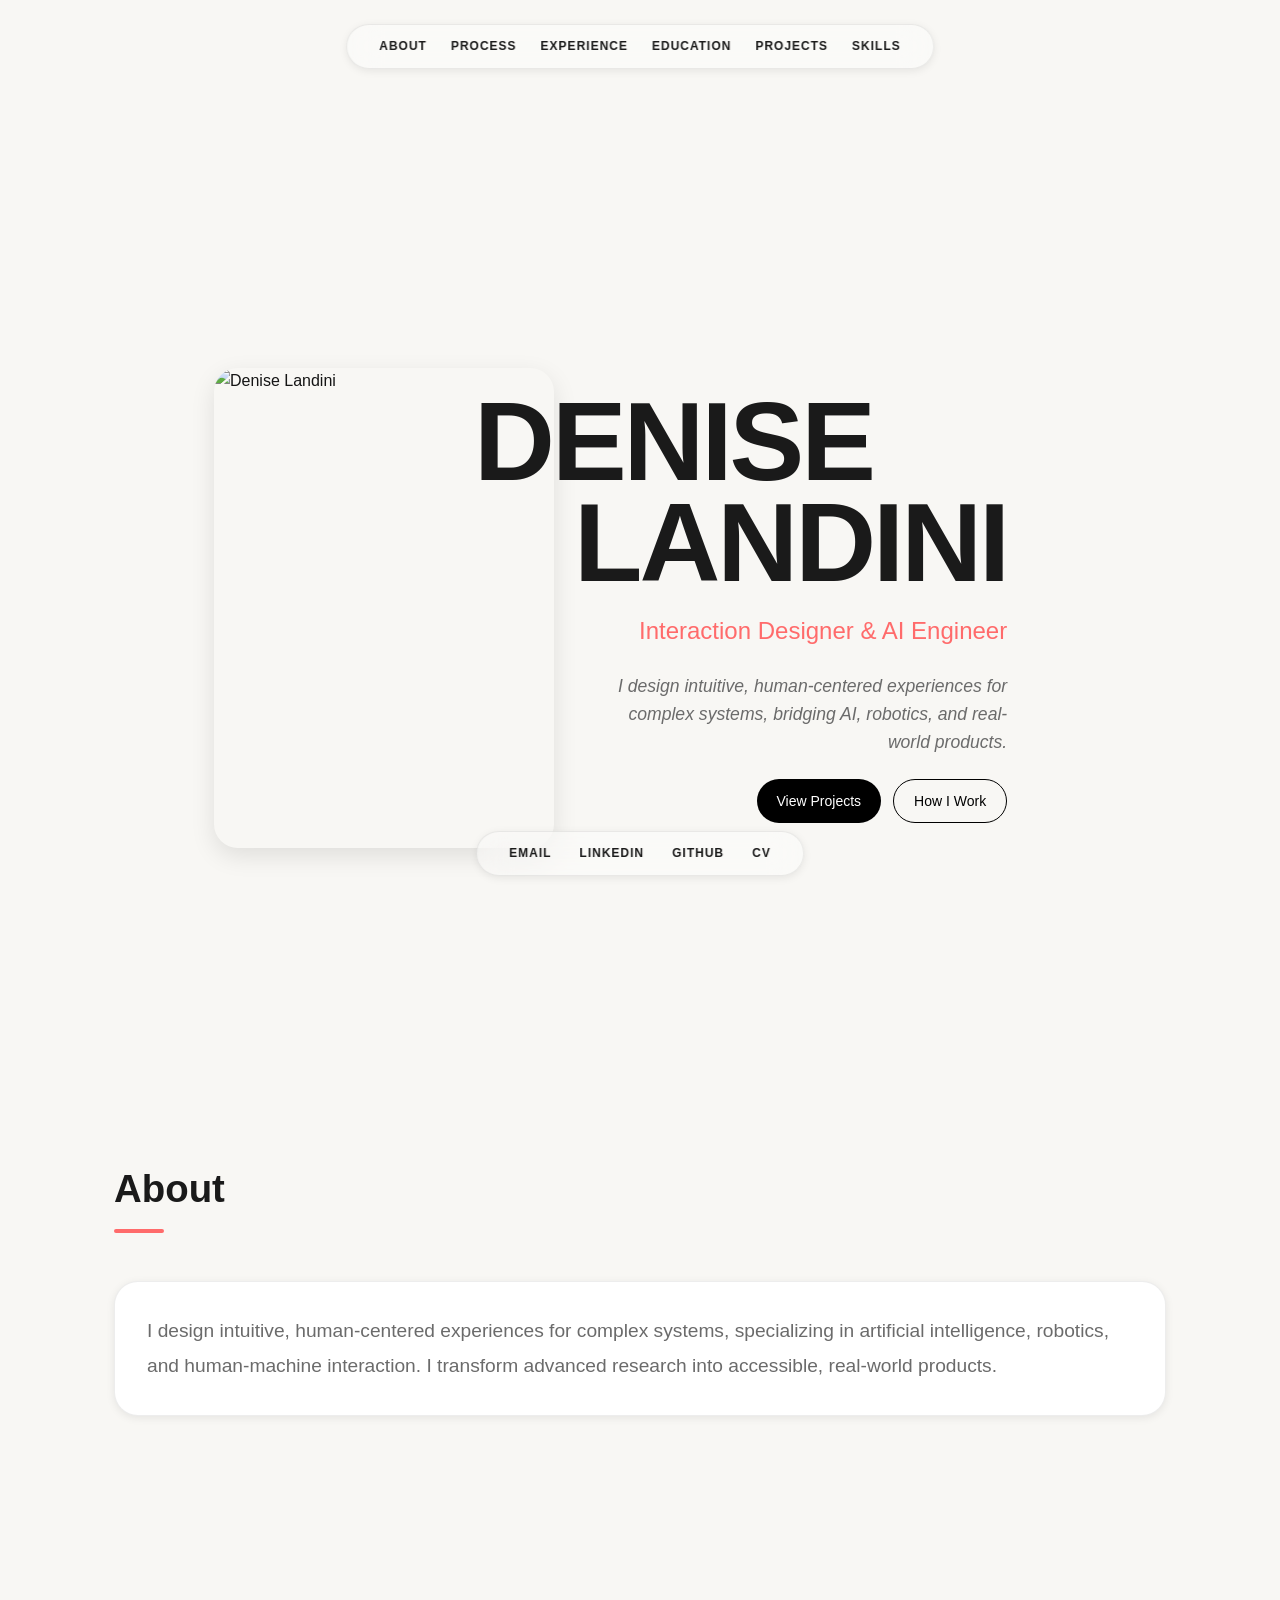
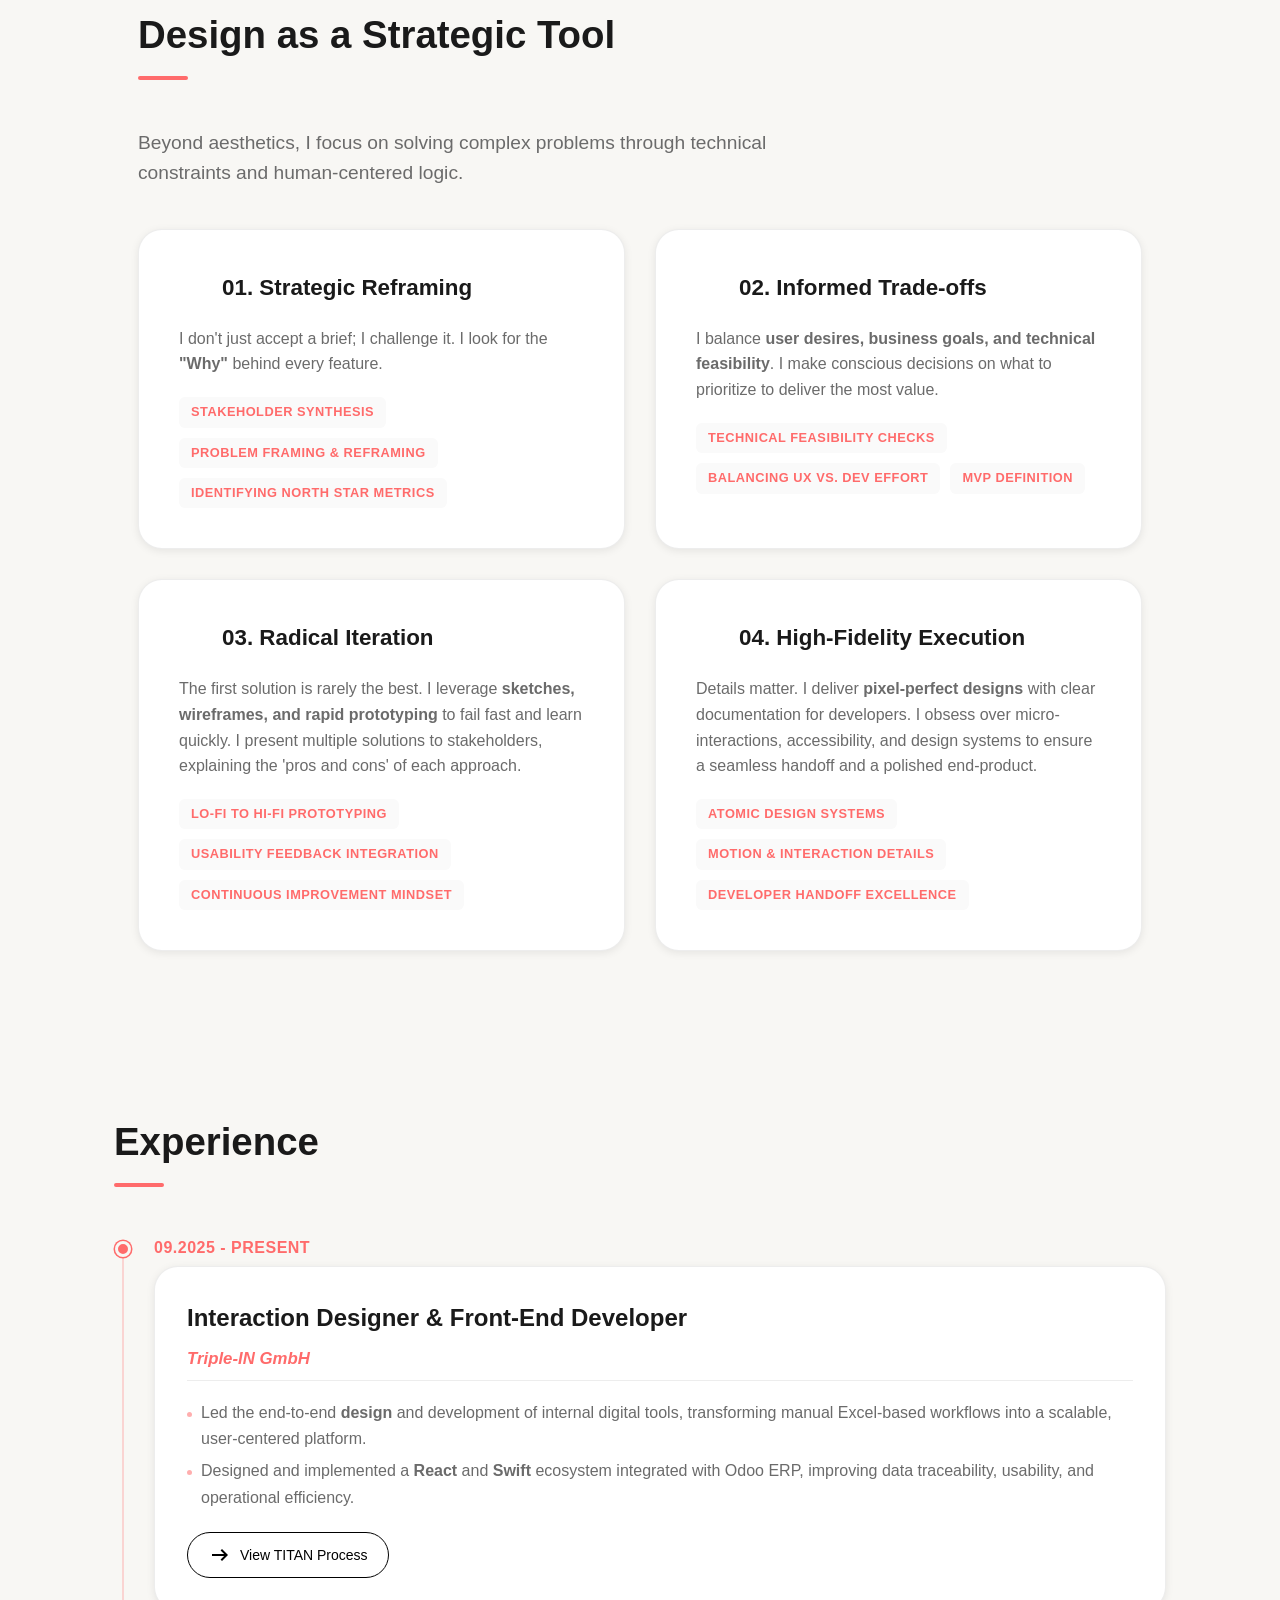
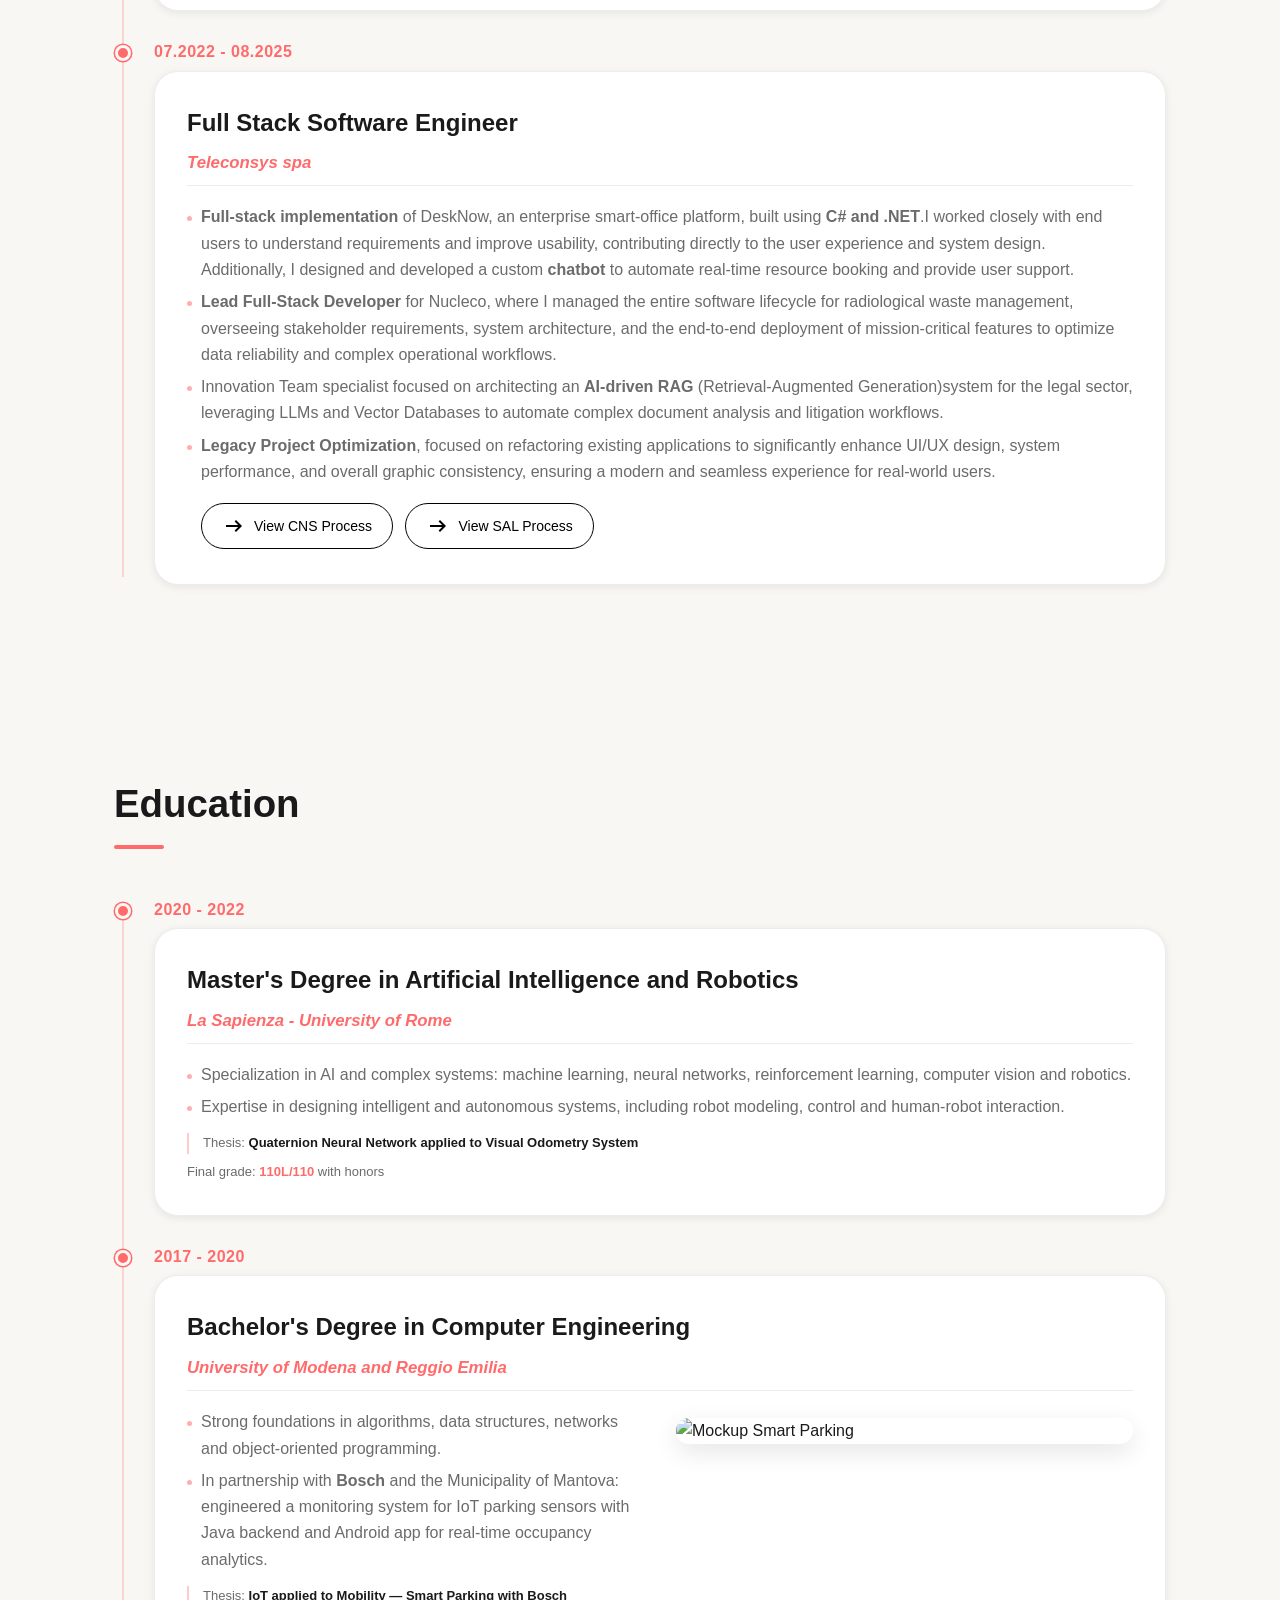
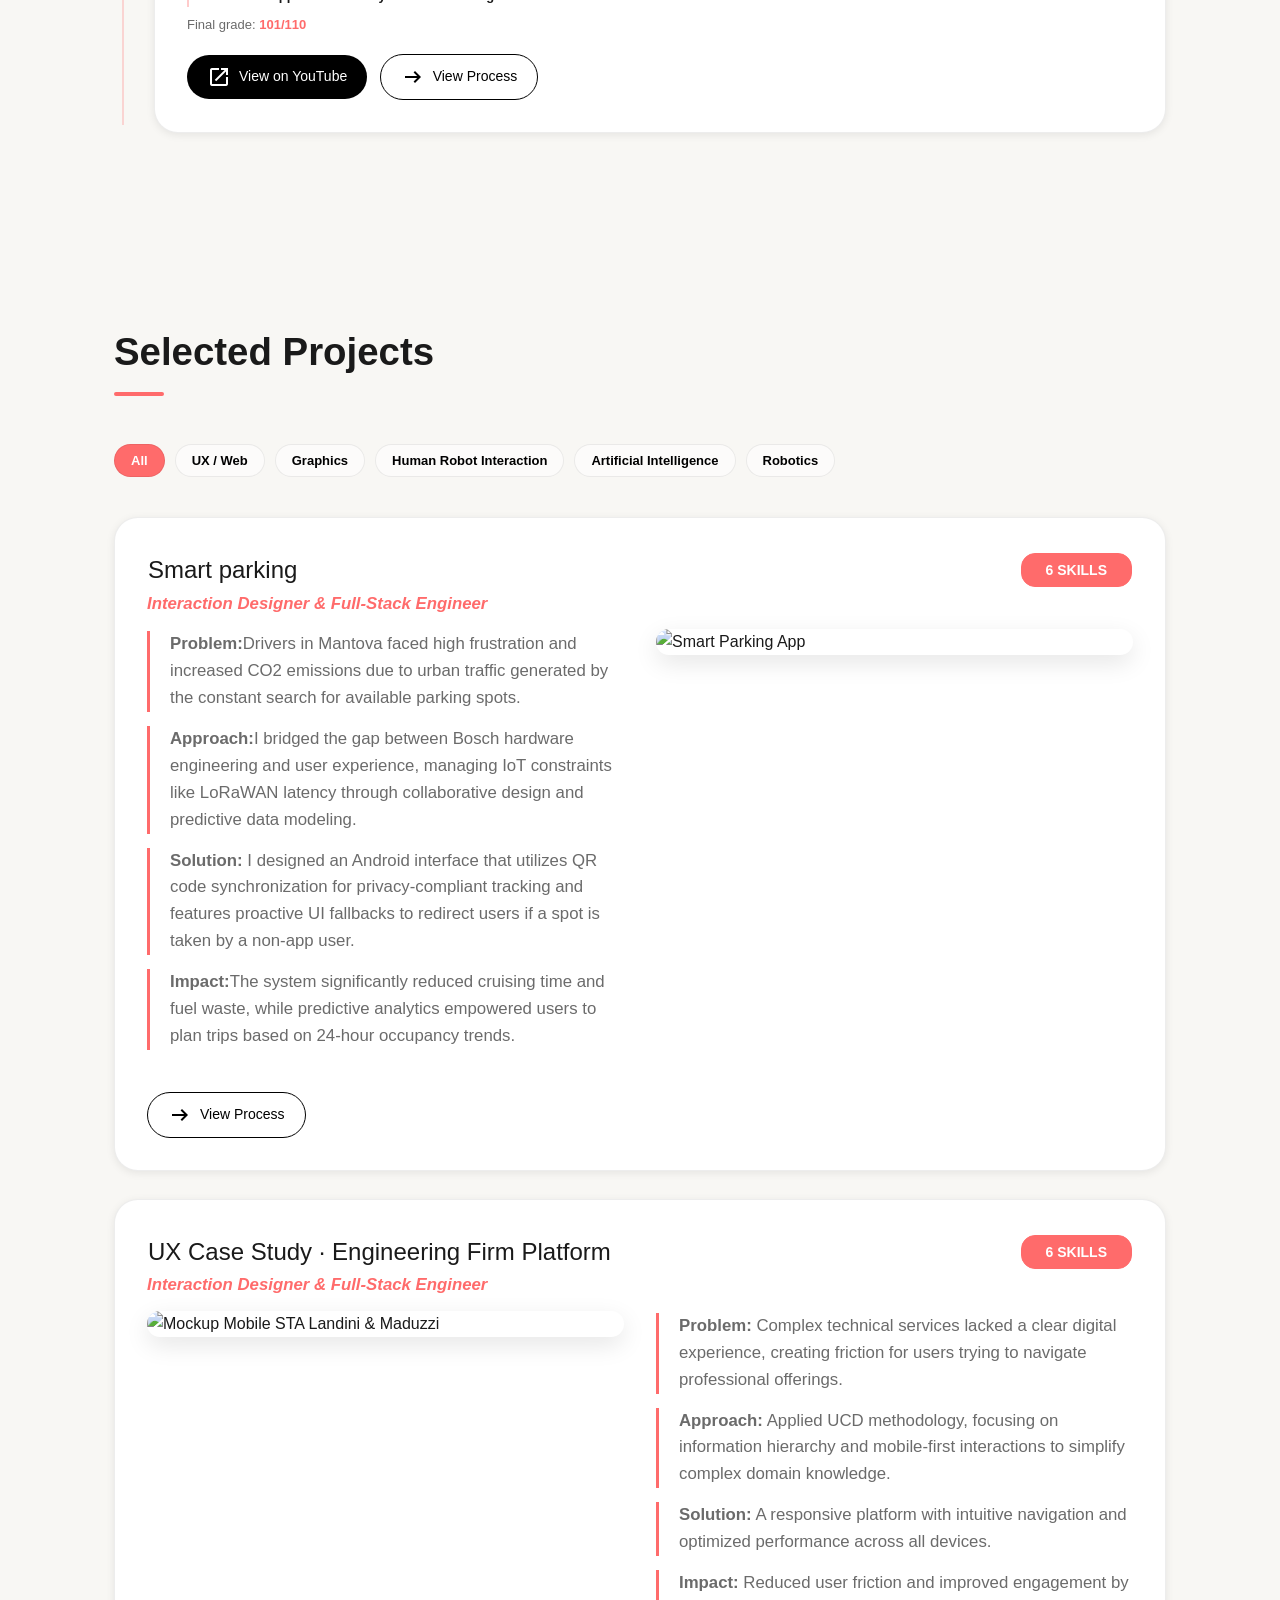
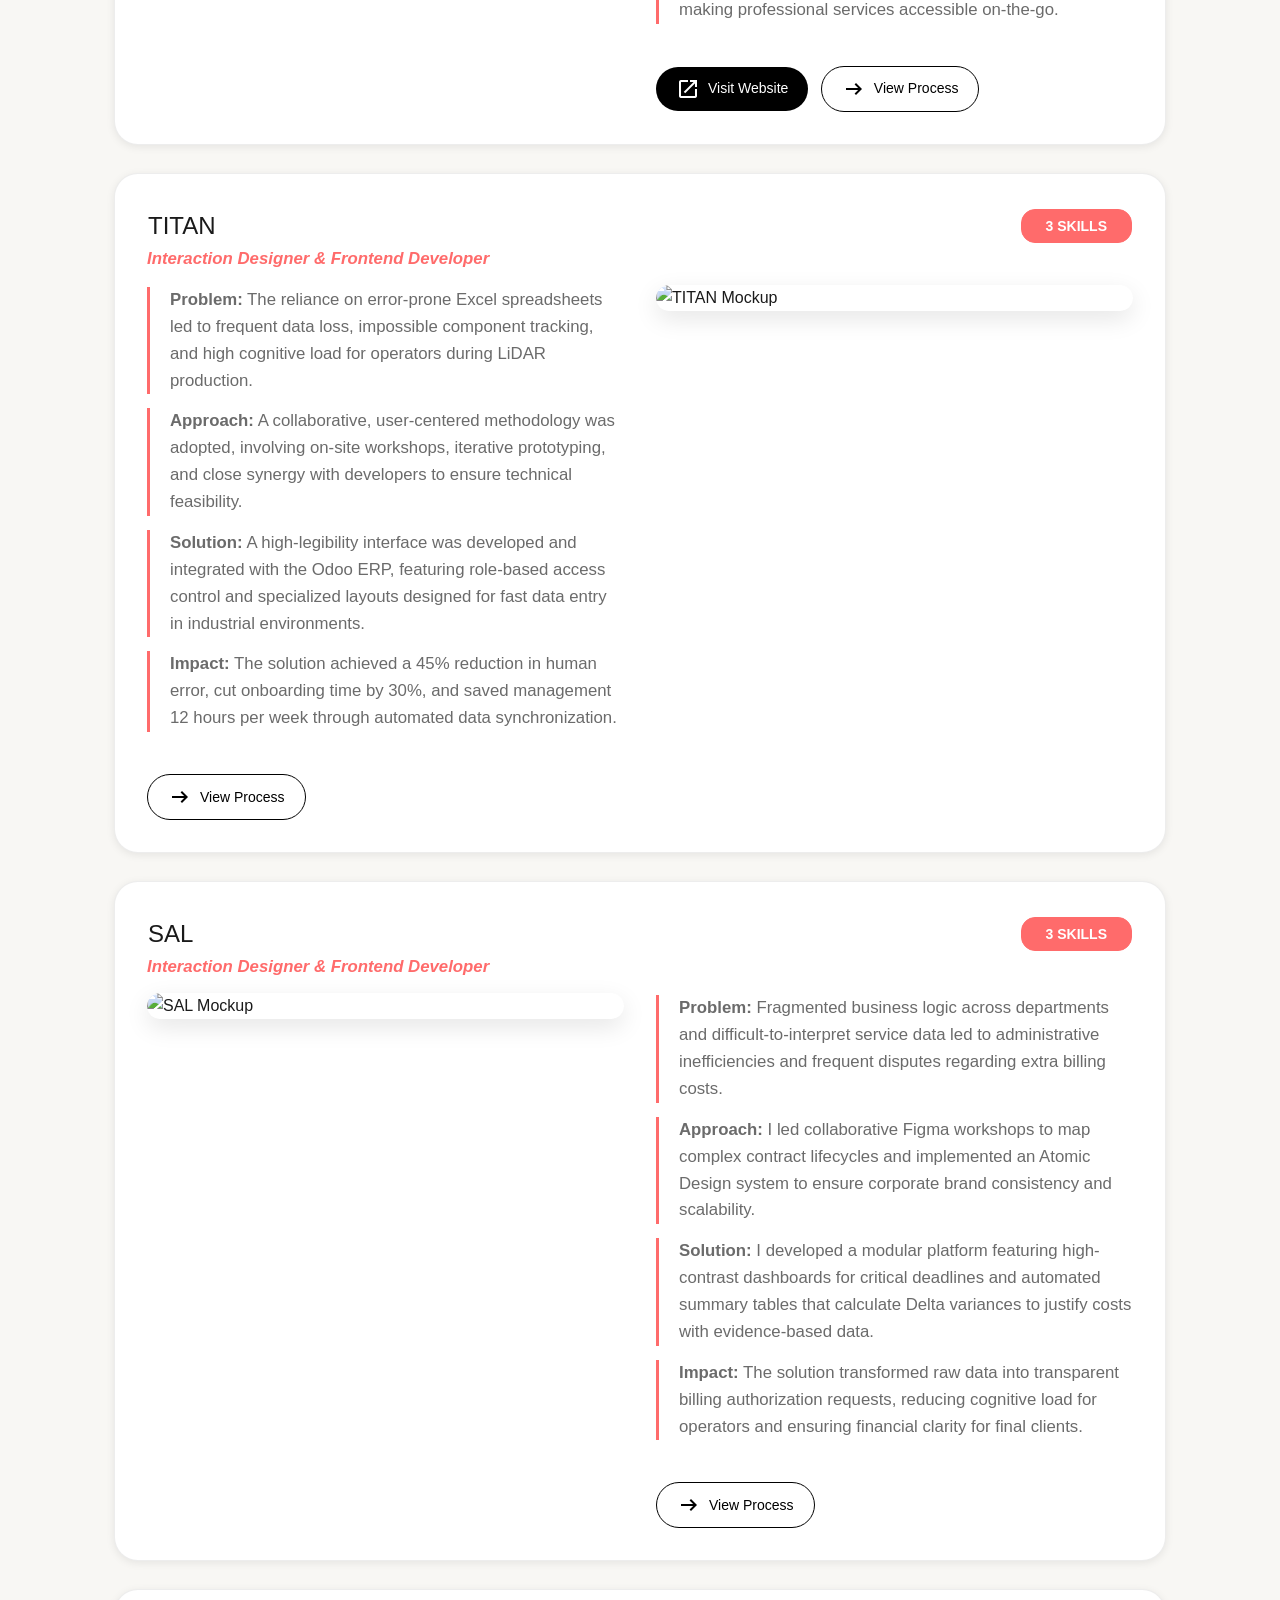
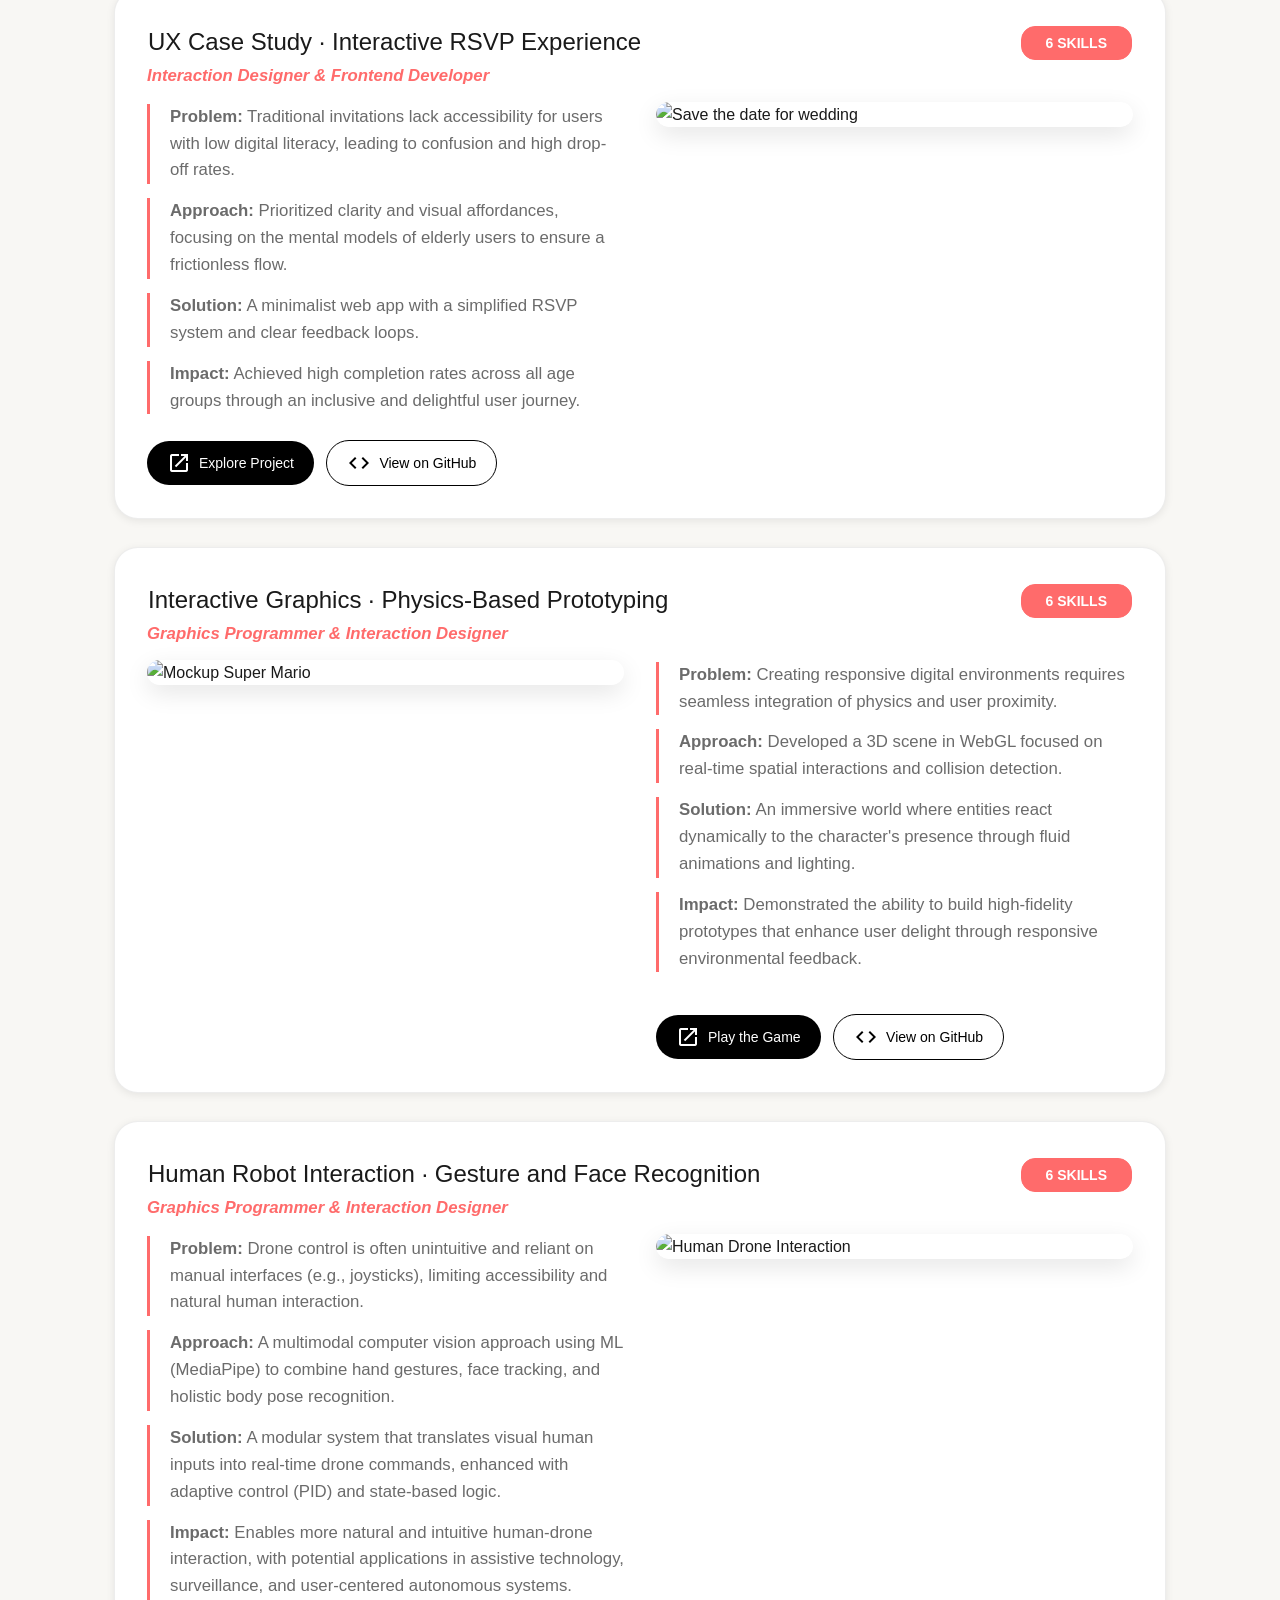
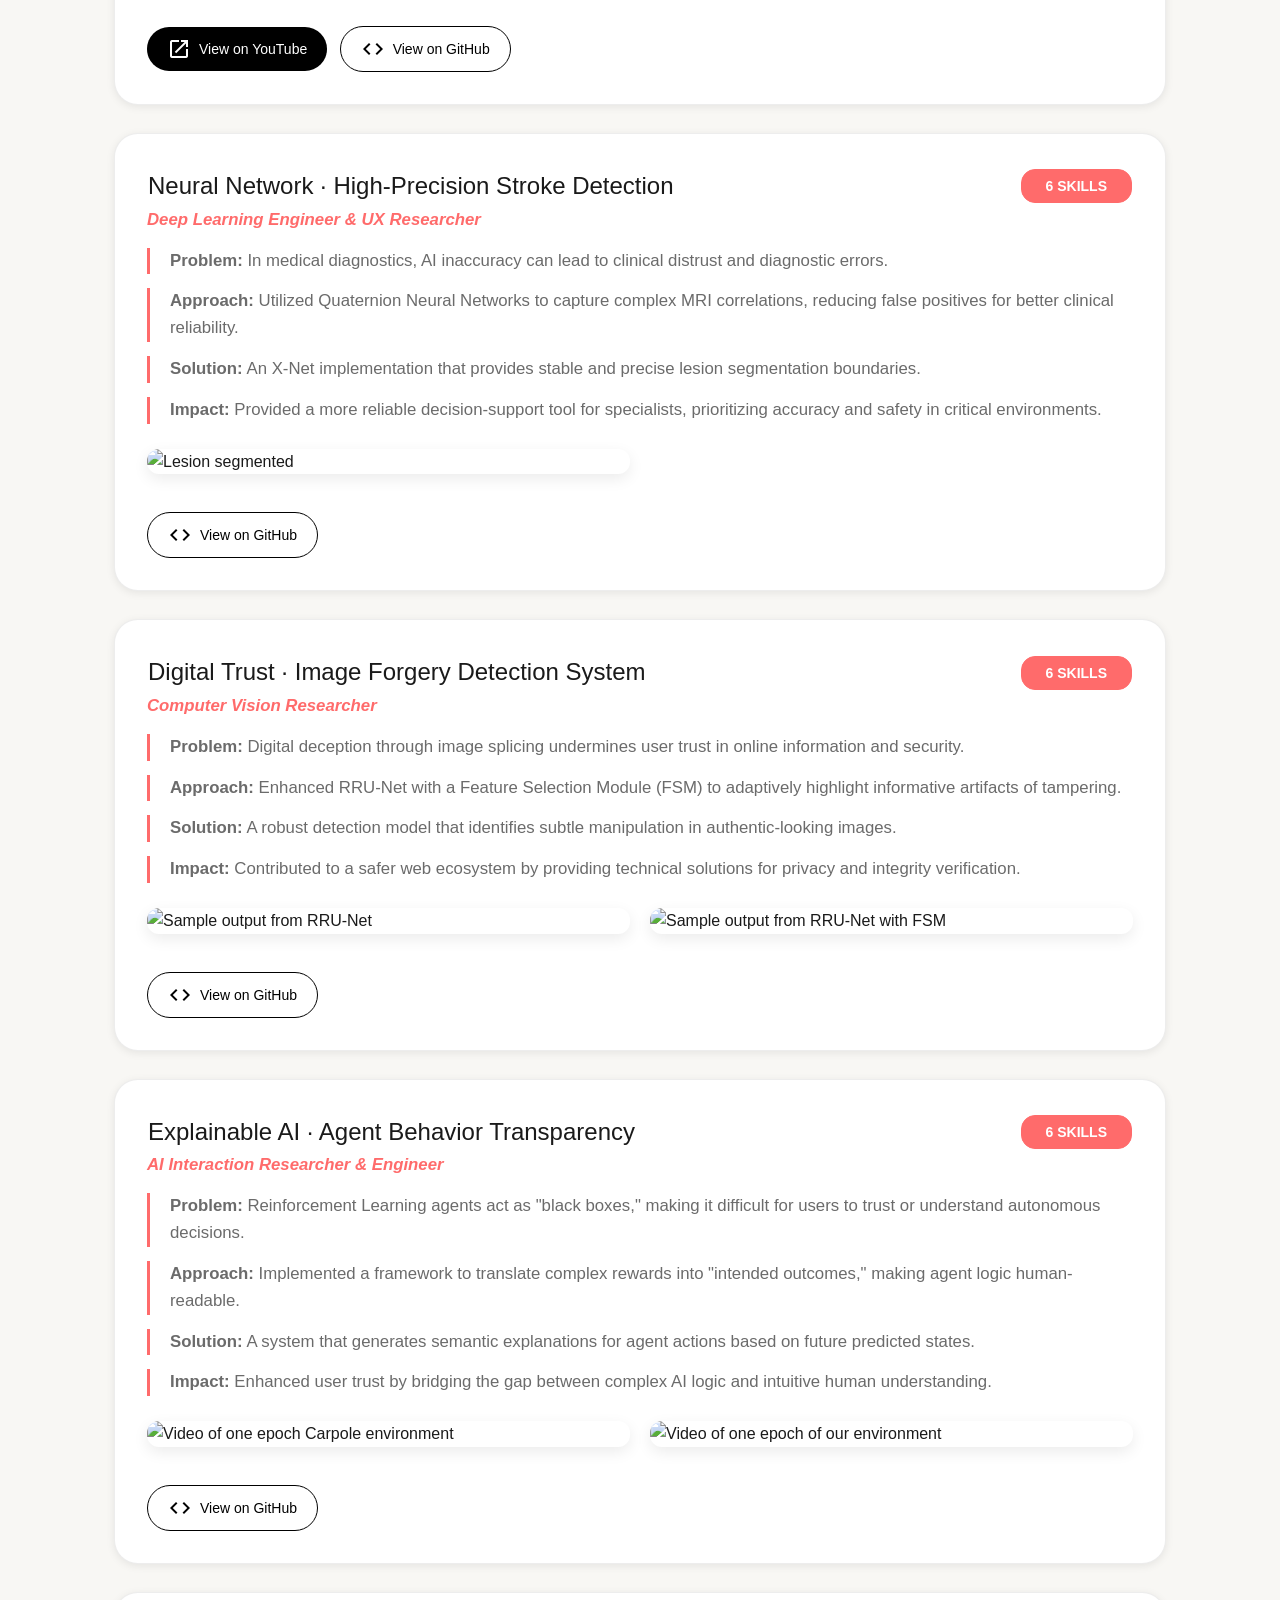
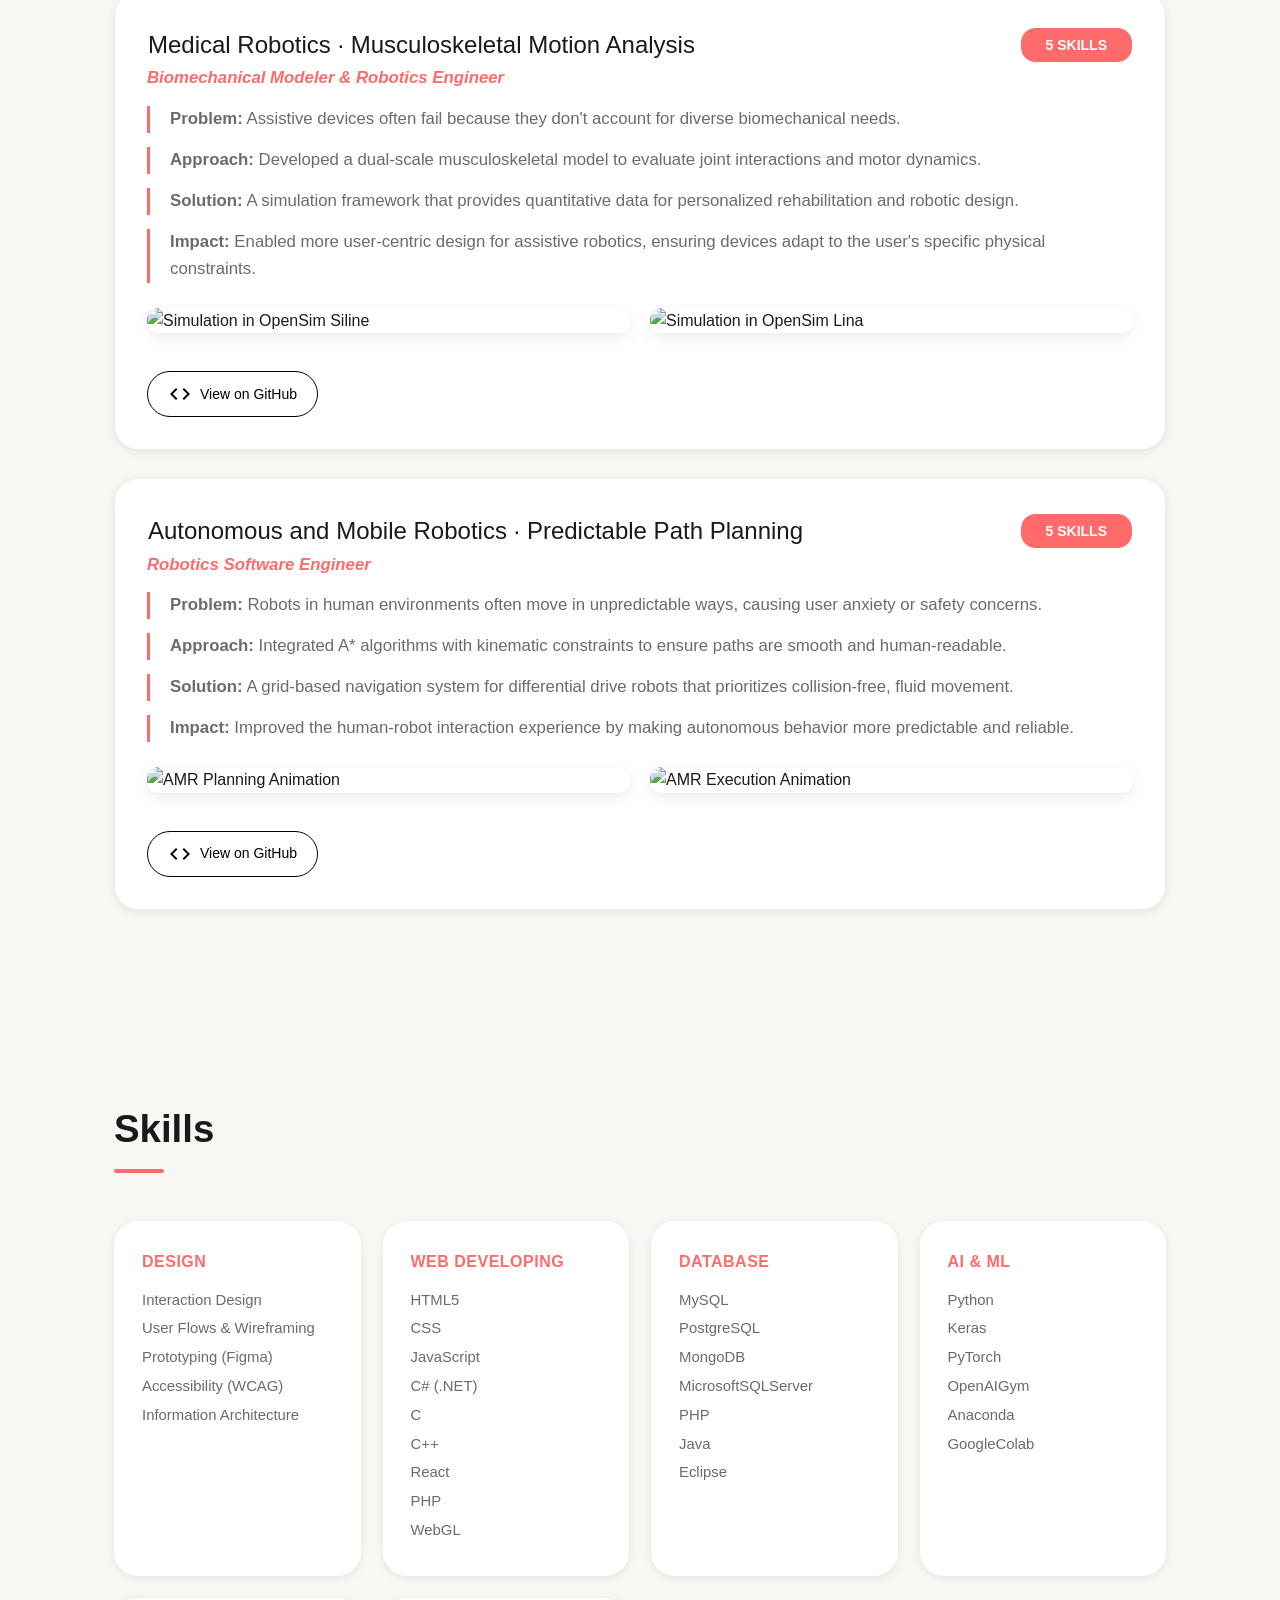
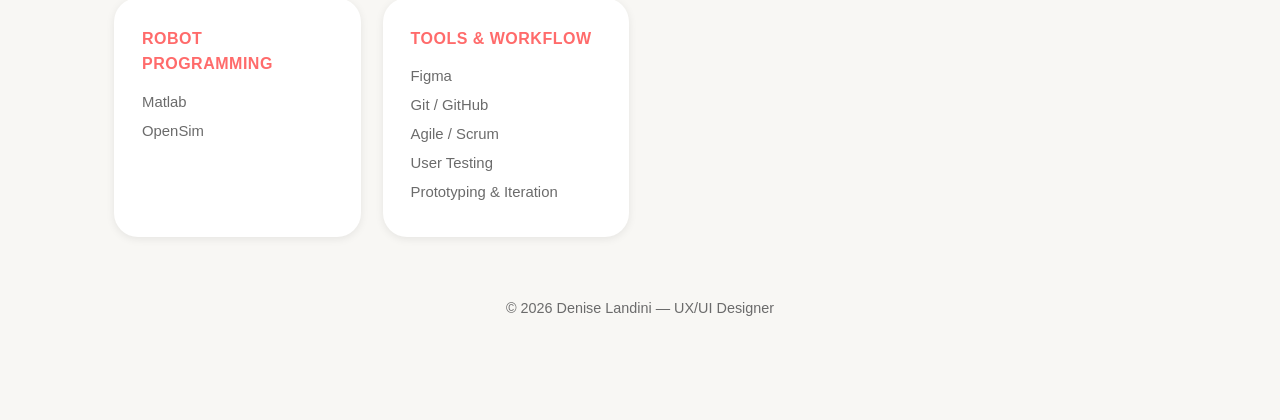
==== commit 33a44014: "Update index.html" ====
--- a/index.html
+++ b/index.html
@@ -3,7 +3,19 @@
   <head>
     <meta charset="UTF-8" />
     <meta name="viewport" content="width=device-width, initial-scale=1.0" />
-    <title>Denise Landini – Portfolio</title>
+    <title>Denise Landini - Portfolio</title>
+    <link
+      href="https://fonts.googleapis.com/icon?family=Material+Icons"
+      rel="stylesheet"
+    />
+    <link
+      rel="stylesheet"
+      href="https://fonts.googleapis.com/css2?family=Material+Symbols+Outlined"
+    />
+
+    <link rel="stylesheet" href="style/canvasBackground.css" />
+    <link rel="stylesheet" href="style/scrollReveal.css" />
+    <link rel="stylesheet" href="style/global.css" />
 
     <style>
       :root {
@@ -32,17 +44,6 @@
         line-height: 1.6;
         overflow-x: hidden;
         scroll-behavior: smooth;
-      }
-
-      /* CANVAS */
-      #bg-canvas {
-        position: fixed;
-        top: 0;
-        left: 0;
-        width: 100vw;
-        height: 100vh;
-        z-index: 0;
-        pointer-events: none;
       }
 
       /* NAVIGATION */
@@ -224,49 +225,67 @@
       }
 
       /* PROCESS */
-      .process-grid {
+      .strategy-grid {
         display: grid;
-        grid-template-columns: repeat(auto-fit, minmax(160px, 1fr));
-        gap: 18px;
-        margin-top: 28px;
-      }
-
-      .process-step {
-        text-align: center;
-        padding: 24px 18px;
+        grid-template-columns: repeat(auto-fit, minmax(450px, 1fr));
+        gap: 30px;
+        margin-top: 40px;
+      }
+      .strategy-card {
         background: var(--surface);
-        border-radius: 20px;
+        padding: 40px;
+        border-radius: 24px;
+        border: 1px solid var(--border);
         box-shadow: var(--dp1);
-        transition:
-          transform 0.3s ease,
-          box-shadow 0.3s ease;
-      }
-
-      .process-step:hover {
-        transform: translateY(-4px);
+        transition: all 0.3s ease;
+      }
+      .strategy-card:hover {
+        transform: translateY(-5px);
         box-shadow: var(--dp4);
       }
-
-      .process-step svg {
+      .strategy-header {
+        display: flex;
+        align-items: center;
+        gap: 15px;
+        margin-bottom: 20px;
+      }
+      .icon-accent {
         color: var(--accent);
-      }
-      .process-step h4 {
+        width: 28px;
+        height: 28px;
+      }
+      .strategy-card h4 {
+        font-size: 1.4rem;
+        margin: 0;
+      }
+      .strategy-card p {
+        font-size: 1rem;
+        color: var(--text-light);
+        margin-bottom: 20px;
+        line-height: 1.6;
+      }
+      .strategy-bullets {
+        list-style: none;
+        padding: 0;
+        display: flex;
+        flex-wrap: wrap;
+        gap: 10px;
+      }
+      .strategy-bullets li {
+        background: #fafafa;
+        padding: 5px 12px;
+        border-radius: 6px;
+        font-size: 0.8rem;
+        font-weight: 600;
         color: var(--accent);
-      }
-      .process-step i {
-        color: var(--accent);
-        margin-bottom: 15px;
-      }
-
-      .process-step h4 {
-        font-size: 0.9rem;
         text-transform: uppercase;
         letter-spacing: 0.5px;
-        margin-bottom: 8px;
-      }
-
-      .process-step p {
-        font-size: 0.78rem;
+      }
+      .section-subtitle {
+        font-size: 1.2rem;
+        color: var(--text-light);
+        max-width: 700px;
+        margin-bottom: 20px;
       }
 
       /* EXPERIENCE & EDUCATION */
@@ -394,30 +413,94 @@
         transform: scale(1.02);
       }
 
+      /* FEATURED PROJECT SPLIT */
+      .project-card-split {
+        display: flex;
+        gap: 32px;
+        align-items: start;
+        justify-content: center;
+      }
+      .project-card-split.reversed {
+        flex-direction: row-reverse;
+      }
+
+      .project-info {
+        flex: 1;
+      }
+
+      .project-visual {
+        flex: 1;
+        margin-top: 12px;
+        border-radius: 16px;
+        overflow: hidden;
+        box-shadow: var(--dp4);
+        transition: transform 0.3s ease;
+      }
+
+      .project-visual:hover {
+        transform: scale(1.02);
+      }
+
+      .project-visual img {
+        width: 100%;
+        height: auto;
+        display: block;
+        object-fit: cover;
+      }
+
+      @media (max-width: 768px) {
+        .project-card-split,
+        .project-card-split.reversed {
+          flex-direction: column-reverse; /* Su mobile mette l'immagine sopra e il testo sotto. Se preferisci il contrario, usa 'column' */
+          gap: 24px;
+        }
+      }
+
+      /* FILTER BAR */
+      .filter-bar {
+        display: flex;
+        gap: 10px;
+        margin-bottom: 40px;
+        flex-wrap: wrap;
+      }
+
+      .filter {
+        padding: 8px 16px;
+        border-radius: 999px;
+        border: 1px solid var(--border);
+        background: rgba(255, 255, 255, 0.5);
+        cursor: pointer;
+        font-size: 13px;
+        font-weight: 600;
+      }
+
+      .filter.active {
+        background: var(--accent);
+        color: white;
+      }
+
       /* BUTTONS */
       .btn {
-        display: inline-block;
-        padding: 12px 26px;
+        display: inline-flex;
+        align-items: center;
+        gap: 8px;
+        padding: 10px 20px;
         border-radius: 999px;
-        background: var(--text);
+        background: black;
         color: white;
         text-decoration: none;
         font-size: 14px;
-        font-weight: 600;
-        transition: all 0.3s;
-        border: none;
-        cursor: pointer;
+      }
+
+      .btn-ghost {
+        background: transparent;
+        color: black;
+        border: 1px solid black;
       }
 
       .btn:hover {
         background: var(--accent);
         box-shadow: 0 8px 20px rgba(232, 165, 165, 0.35);
-      }
-
-      .btn-ghost {
-        background: transparent;
-        color: var(--text);
-        border: 1.5px solid var(--text);
       }
 
       .btn-ghost:hover {
@@ -502,20 +585,6 @@
         color: var(--accent);
       }
 
-      /* SCROLL REVEAL */
-      .section-content {
-        opacity: 0;
-        transform: translateY(40px);
-        transition:
-          opacity 0.7s cubic-bezier(0.16, 1, 0.3, 1),
-          transform 0.7s cubic-bezier(0.16, 1, 0.3, 1);
-      }
-
-      .section-content.visible {
-        opacity: 1;
-        transform: none;
-      }
-
       /* RESPONSIVE */
       @media (max-width: 768px) {
         #hero {
@@ -550,14 +619,19 @@
           text-align: center;
         }
 
-        nav,
-        .floating-footer {
+        nav {
           width: 90%;
           gap: 12px;
           padding: 12px 16px;
           flex-wrap: wrap;
           justify-content: center;
         }
+        .floating-footer {
+          gap: 12px;
+          padding: 12px 16px;
+          flex-wrap: wrap;
+          justify-content: center;
+        }
 
         .hero-photo {
           width: 280px;
@@ -570,11 +644,125 @@
         }
       }
     </style>
+    <style>
+      /* Base variables for easy theming */
+      :root {
+        --primary: #ff6b6b;
+        --primary-hover: #ff5252;
+        --bg-dark: #121212;
+      }
+
+      .header-layout {
+        display: flex;
+        justify-content: space-between;
+        align-items: center;
+        background: rgba(255, 255, 255, 0.03);
+        border: 1px solid rgba(255, 255, 255, 0.1);
+        border-radius: 16px;
+        color: var(--text-light);
+        font-family: "Inter", system-ui, sans-serif;
+      }
+
+      .header-layout h3 {
+        margin: 0;
+        font-weight: 500;
+      }
+
+      /* Wrapper to position the pop-out correctly */
+      .skills-wrapper {
+        position: relative;
+        display: inline-block;
+      }
+
+      .skills-trigger {
+        width: max-content;
+        padding: 8px 24px;
+        border: 1px solid var(--primary);
+        border-radius: 14px;
+        background: var(--primary);
+        color: white;
+        font-weight: 600;
+        font-size: 14px;
+        cursor: pointer;
+        transition: all 0.3s cubic-bezier(0.25, 0.8, 0.25, 1);
+        position: relative;
+        z-index: 10;
+      }
+
+      .skills-trigger:hover {
+        border: 1px solid var(--primary-hover);
+        background: white;
+        color: var(--primary-hover);
+      }
+
+      /* State when the pop-out is active */
+      .skills-wrapper.active .skills-trigger {
+        background: transparent;
+        color: var(--primary);
+      }
+
+      /* Container for the hidden skills */
+      .skills-popout {
+        position: absolute;
+        top: calc(100% + 15px);
+        right: 0;
+        width: 680px;
+
+        display: flex;
+        flex-wrap: wrap;
+        flex-direction: row;
+        align-items: flex-end;
+        justify-content: flex-end;
+        gap: 8px;
+        pointer-events: none; /* Prevents clicking when hidden */
+      }
+
+      /* Individual skill tags */
+      .skill-tag {
+        padding: 6px 16px;
+        background: rgba(255, 255, 255, 0.75);
+        backdrop-filter: blur(16px);
+        -webkit-backdrop-filter: blur(16px);
+        border: 1px solid rgba(255, 107, 107, 0.3);
+        color: var(--primary);
+        border-radius: 12px;
+        font-size: 13px;
+        font-weight: 500;
+        white-space: nowrap;
+
+        /* Initial hidden state */
+        opacity: 0;
+        transform: translateY(-15px) scale(0.9);
+
+        /* The "cool" spring animation */
+        transition: all 0.4s cubic-bezier(0.175, 0.885, 0.32, 1.275);
+        /* Uses the --i variable from HTML to stagger the animation */
+        transition-delay: calc(var(--i) * 0.06s);
+      }
+
+      /* Animation trigger class */
+      .skills-wrapper.active .skills-popout {
+        pointer-events: all;
+      }
+
+      .skills-wrapper.active .skill-tag {
+        opacity: 1;
+        transform: translateY(0) scale(1);
+      }
+
+      @media (max-width: 768px) {
+        .skills-popout {
+          width: 280px;
+        }
+      }
+    </style>
     <script src="https://unpkg.com/lucide@latest"></script>
   </head>
 
   <body>
+    <!-- CANVAS PARTICLES -->
     <canvas id="bg-canvas"></canvas>
+    <script src="scripts/canvasBackground.js"></script>
 
     <nav>
       <a href="#about">About</a>
@@ -590,7 +778,7 @@
       <section id="hero">
         <div class="hero-inner">
           <div class="hero-photo">
-            <img src="deniseLandini.jpg" alt="Denise Landini" />
+            <img src="assets/deniseLandini.jpg" alt="Denise Landini" />
           </div>
           <div class="hero-text">
             <h1>DENISE<br /><span>LANDINI</span></h1>
@@ -622,7 +810,7 @@
       <!-- ── ABOUT ─────────────────────────────────────── -->
       <section id="about" class="section">
         <h2>About</h2>
-        <div class="card section-content">
+        <div class="card scroll-reveal">
           <p style="font-size: 1.2rem; line-height: 1.8">
             I design intuitive, human-centered experiences for complex systems,
             specializing in artificial intelligence, robotics, and human-machine
@@ -634,32 +822,86 @@
 
       <!-- ── PROCESS ─────────────────────────────────────── -->
       <section id="process" class="section">
-        <h2>Design Process</h2>
-        <div class="process-grid section-content">
-          <div class="process-step">
-            <i data-lucide="search" size="32"></i>
-            <h4>Empathize</h4>
-            <p>User research & context analysis</p>
-          </div>
-          <div class="process-step">
-            <i data-lucide="target" size="32"></i>
-            <h4>Define</h4>
-            <p>Problem framing & Requirements</p>
-          </div>
-          <div class="process-step">
-            <i data-lucide="pen-tool" size="32"></i>
-            <h4>Ideate</h4>
-            <p>User flows & Wireframing</p>
-          </div>
-          <div class="process-step">
-            <i data-lucide="layers" size="32"></i>
-            <h4>Prototype</h4>
-            <p>Hi-fi interactive prototyping</p>
-          </div>
-          <div class="process-step">
-            <i data-lucide="check-circle" size="32"></i>
-            <h4>Test</h4>
-            <p>Usability testing & Iteration</p>
+        <div class="container">
+          <h2>Design as a <span>Strategic Tool</span></h2>
+          <p class="section-subtitle">
+            Beyond aesthetics, I focus on solving complex problems through
+            technical constraints and human-centered logic.
+          </p>
+
+          <div class="strategy-grid">
+            <div class="strategy-card">
+              <div class="strategy-header">
+                <i data-lucide="crosshair" class="icon-accent"></i>
+                <h4>01. Strategic Reframing</h4>
+              </div>
+              <p>
+                I don't just accept a brief; I challenge it. I look for the
+                <strong>"Why"</strong> behind every feature.
+              </p>
+              <ul class="strategy-bullets">
+                <li>Stakeholder Synthesis</li>
+                <li>Problem framing & Reframing</li>
+                <li>Identifying North Star Metrics</li>
+              </ul>
+            </div>
+
+            <div class="strategy-card">
+              <div class="strategy-header">
+                <i data-lucide="git-merge" class="icon-accent"></i>
+                <h4>02. Informed Trade-offs</h4>
+              </div>
+              <p>
+                I balance
+                <strong
+                  >user desires, business goals, and technical
+                  feasibility</strong
+                >. I make conscious decisions on what to prioritize to deliver
+                the most value.
+              </p>
+              <ul class="strategy-bullets">
+                <li>Technical Feasibility Checks</li>
+                <li>Balancing UX vs. Dev Effort</li>
+                <li>MVP Definition</li>
+              </ul>
+            </div>
+
+            <div class="strategy-card">
+              <div class="strategy-header">
+                <i data-lucide="refresh-cw" class="icon-accent"></i>
+                <h4>03. Radical Iteration</h4>
+              </div>
+              <p>
+                The first solution is rarely the best. I leverage
+                <strong>sketches, wireframes, and rapid prototyping</strong> to
+                fail fast and learn quickly. I present multiple solutions to
+                stakeholders, explaining the 'pros and cons' of each approach.
+              </p>
+              <ul class="strategy-bullets">
+                <li>Lo-fi to Hi-fi Prototyping</li>
+                <li>Usability Feedback Integration</li>
+                <li>Continuous Improvement Mindset</li>
+              </ul>
+            </div>
+
+            <div class="strategy-card">
+              <div class="strategy-header">
+                <i data-lucide="layers" class="icon-accent"></i>
+                <h4>04. High-Fidelity Execution</h4>
+              </div>
+              <p>
+                Details matter. I deliver
+                <strong>pixel-perfect designs</strong> with clear documentation
+                for developers. I obsess over micro-interactions, accessibility,
+                and design systems to ensure a seamless handoff and a polished
+                end-product.
+              </p>
+              <ul class="strategy-bullets">
+                <li>Atomic Design Systems</li>
+                <li>Motion & Interaction Details</li>
+                <li>Developer Handoff Excellence</li>
+              </ul>
+            </div>
           </div>
         </div>
       </section>
@@ -669,9 +911,9 @@
         <h2>Experience</h2>
 
         <div class="tl-wrap">
-          <div class="tl-entry section-content">
+          <div class="tl-entry scroll-reveal">
             <div class="dot"></div>
-            <span class="period">09.2025 – Present</span>
+            <span class="period">09.2025 - Present</span>
             <div class="card">
               <h3>Interaction Designer & Front-End Developer</h3>
               <p style="color: var(--accent)">
@@ -689,14 +931,19 @@
                   <b>Swift</b> ecosystem integrated with Odoo ERP, improving
                   data traceability, usability, and operational efficiency.
                 </li>
+                <a href="TITAN.html" class="btn btn-sm btn-ghost">
+                  <span class="material-symbols-outlined">
+                    arrow_right_alt </span
+                  >View TITAN Process</a
+                >
               </ul>
             </div>
           </div>
 
-          <div class="tl-entry section-content">
+          <div class="tl-entry scroll-reveal">
             <div class="dot"></div>
 
-            <span class="period">07.2022 – 08.2025</span>
+            <span class="period">07.2022 - 08.2025</span>
             <div class="card">
               <h3>Full Stack Software Engineer</h3>
               <p style="color: var(--accent)">
@@ -706,23 +953,20 @@
               <ul class="bullets">
                 <li>
                   <b>Full-stack implementation</b> of DeskNow, an enterprise
-                  smart-office platform, where I developed the custom Chatbot to
-                  automate real-time resource booking and user support.
-                  https://desknow.teleconsys.it
+                  smart-office platform, built using <b>C# and .NET</b>.I worked
+                  closely with end users to understand requirements and improve
+                  usability, contributing directly to the user experience and
+                  system design. Additionally, I designed and developed a custom
+                  <b>chatbot</b> to automate real-time resource booking and
+                  provide user support.
                 </li>
                 <li>
                   <b>Lead Full-Stack Developer</b> for Nucleco, where I managed
                   the entire software lifecycle for radiological waste
                   management, overseeing stakeholder requirements, system
-                  architecture, and the end-to-end deploymentof mission-critical
-                  features to optimize data reliability and complex operational
-                  workflows.
-                </li>
-                <li>
-                  <b>Legacy Project Optimization</b>, focused on refactoring
-                  existing applications to significantly enhance UI/UX design,
-                  system performance, and overall graphic consistency, ensuring
-                  a modern and seamless experience for real-world users.
+                  architecture, and the end-to-end deployment of
+                  mission-critical features to optimize data reliability and
+                  complex operational workflows.
                 </li>
                 <li>
                   Innovation Team specialist focused on architecting an
@@ -730,6 +974,23 @@
                   for the legal sector, leveraging LLMs and Vector Databases to
                   automate complex document analysis and litigation workflows.
                 </li>
+                <li>
+                  <b>Legacy Project Optimization</b>, focused on refactoring
+                  existing applications to significantly enhance UI/UX design,
+                  system performance, and overall graphic consistency, ensuring
+                  a modern and seamless experience for real-world users.
+                  <br />
+                  <a href="CNS.html" class="btn btn-sm btn-ghost">
+                    <span class="material-symbols-outlined">
+                      arrow_right_alt </span
+                    >View CNS Process</a
+                  >
+                  <a href="SAL.html" class="btn btn-sm btn-ghost">
+                    <span class="material-symbols-outlined">
+                      arrow_right_alt </span
+                    >View SAL Process</a
+                  >
+                </li>
               </ul>
             </div>
           </div>
@@ -741,14 +1002,14 @@
         <h2>Education</h2>
 
         <div class="tl-wrap">
-          <div class="tl-entry section-content">
+          <div class="tl-entry scroll-reveal">
             <div class="dot"></div>
 
-            <span class="period">2020 – 2022</span>
+            <span class="period">2020 - 2022</span>
             <div class="card">
               <h3>Master's Degree in Artificial Intelligence and Robotics</h3>
               <p style="color: var(--accent)">
-                <b><i>La Sapienza – University of Rome</i></b>
+                <b><i>La Sapienza - University of Rome</i></b>
               </p>
               <div class="divider"></div>
               <ul class="bullets">
@@ -775,57 +1036,53 @@
             </div>
           </div>
 
-          <div class="tl-entry section-content">
+          <div class="tl-entry scroll-reveal">
             <div class="dot"></div>
-            <span class="period">2017 – 2020</span>
+            <span class="period">2017 - 2020</span>
             <div class="card">
               <h3>Bachelor's Degree in Computer Engineering</h3>
               <p style="color: var(--accent)">
                 <b><i>University of Modena and Reggio Emilia</i></b>
               </p>
               <div class="divider"></div>
-              <ul class="bullets">
-                <li>
-                  Strong foundations in algorithms, data structures, networks
-                  and object-oriented programming.
-                </li>
-                <li>
-                  In partnership with Bosch and the Municipality of Mantova:
-                  engineered a monitoring system for IoT parking sensors with
-                  Java backend and Android app for real-time occupancy
-                  analytics.
-                </li>
-              </ul>
-              <p class="thesis">
-                Thesis:
-                <em>IoT applied to Mobility — Smart Parking with Bosch</em>
-              </p>
-              <p class="grade">Final grade: <strong>101/110</strong></p>
-              <div class="media-grid">
-                <iframe
-                  src="https://www.youtube.com/embed/KwLWS9lg2vg?autoplay=1&mute=1&loop=1&playlist=SNDNGj6GLJw"
-                  style="
-                    aspect-ratio: 9/16;
-                    width: 100%;
-                    max-width: 320px;
-                    height: auto;
-                    border-radius: 12px;
-                    box-shadow: 0 5px 15px rgba(0, 0, 0, 0.08);
-                    display: block;
-                    margin: 0 auto;
-                  "
-                  allow="
-                    accelerometer;
-                    autoplay;
-                    clipboard-write;
-                    encrypted-media;
-                    gyroscope;
-                    picture-in-picture;
-                  "
-                  allowfullscreen
-                  frameborder="0"
-                >
-                </iframe>
+
+              <div class="project-card-split">
+                <div class="project-info">
+                  <ul class="bullets">
+                    <li>
+                      Strong foundations in algorithms, data structures,
+                      networks and object-oriented programming.
+                    </li>
+                    <li>
+                      In partnership with <b>Bosch</b> and the Municipality of
+                      Mantova: engineered a monitoring system for IoT parking
+                      sensors with Java backend and Android app for real-time
+                      occupancy analytics.
+                    </li>
+                  </ul>
+                  <p class="thesis">
+                    Thesis:
+                    <em>IoT applied to Mobility — Smart Parking with Bosch</em>
+                  </p>
+                  <p class="grade">Final grade: <strong>101/110</strong></p>
+                  <a
+                    href="https://www.youtube.com/watch?v=qdowMxKNMYE"
+                    class="btn btn-sm"
+                    ><span class="material-icons">open_in_new</span>View on
+                    YouTube</a
+                  >
+                  <a href="SmartParking.html" class="btn btn-sm btn-ghost">
+                    <span class="material-symbols-outlined">
+                      arrow_right_alt </span
+                    >View Process</a
+                  >
+                </div>
+                <div class="project-visual">
+                  <img
+                    src="assets/SmartParkingIndex.png"
+                    alt="Mockup Smart Parking"
+                  />
+                </div>
               </div>
             </div>
           </div>
@@ -835,318 +1092,769 @@
       <!-- ── PROJECTS ─────────────────────────────────────── -->
       <section id="projects" class="section">
         <h2>Selected Projects</h2>
-
-        <div class="card section-content">
-          <h3>UX Case Study · Engineering Firm Platform</h3>
+        <div class="filter-bar">
+          <button class="filter active" data-filter="all">All</button>
+          <button class="filter" data-filter="ux">UX / Web</button>
+          <button class="filter" data-filter="graphics">Graphics</button>
+          <button class="filter" data-filter="HRI">
+            Human Robot Interaction
+          </button>
+          <button class="filter" data-filter="ai">
+            Artificial Intelligence
+          </button>
+          <button class="filter" data-filter="robotics">Robotics</button>
+        </div>
+
+        <div class="card scroll-reveal" data-category="ux">
+          <div class="header-layout">
+            <h3>Smart parking</h3>
+
+            <div class="skills-wrapper">
+              <button class="skills-trigger">6 SKILLS</button>
+
+              <div class="skills-popout">
+                <span class="skill-tag" style="--i: 1">UX Research</span>
+              </div>
+            </div>
+          </div>
           <p style="color: var(--accent)">
             <b><i> Interaction Designer & Full-Stack Engineer</i></b>
           </p>
-          <p class="timeline-text">
-            <b>Problem:</b> Complex technical services lacked a clear digital
-            experience, creating friction for users trying to navigate
-            professional offerings.
+
+          <div class="project-card-split">
+            <div class="project-info">
+              <p class="timeline-text">
+                <b>Problem:</b>Drivers in Mantova faced high frustration and
+                increased CO2 emissions due to urban traffic generated by the
+                constant search for available parking spots.
+              </p>
+              <p class="timeline-text">
+                <b>Approach:</b>I bridged the gap between Bosch hardware
+                engineering and user experience, managing IoT constraints like
+                LoRaWAN latency through collaborative design and predictive data
+                modeling.
+              </p>
+              <p class="timeline-text">
+                <b>Solution:</b> I designed an Android interface that utilizes
+                QR code synchronization for privacy-compliant tracking and
+                features proactive UI fallbacks to redirect users if a spot is
+                taken by a non-app user.
+              </p>
+              <p class="timeline-text">
+                <b>Impact:</b>The system significantly reduced cruising time and
+                fuel waste, while predictive analytics empowered users to plan
+                trips based on 24-hour occupancy trends.
+              </p>
+              <div style="margin-top: 24px">
+                <a href="SmartParking.html" class="btn btn-sm btn-ghost">
+                  <span class="material-symbols-outlined">
+                    arrow_right_alt </span
+                  >View Process</a
+                >
+              </div>
+            </div>
+
+            <div class="project-visual">
+              <img src="assets/SmartParkingIndex.png" alt="Smart Parking App" />
+            </div>
+          </div>
+        </div>
+
+        <div class="card scroll-reveal" data-category="ux">
+          <div class="header-layout">
+            <h3>UX Case Study · Engineering Firm Platform</h3>
+
+            <div class="skills-wrapper">
+              <button class="skills-trigger">6 SKILLS</button>
+
+              <div class="skills-popout">
+                <span class="skill-tag" style="--i: 1">UX Research</span>
+                <span class="skill-tag" style="--i: 2"
+                  >Information Architecture</span
+                >
+                <span class="skill-tag" style="--i: 3">Interaction Design</span>
+                <span class="skill-tag" style="--i: 4">Responsive Design</span>
+                <span class="skill-tag" style="--i: 5"
+                  >Frontend Development (HTML, CSS, JS)</span
+                >
+                <span class="skill-tag" style="--i: 6"
+                  >Performance Optimization</span
+                >
+              </div>
+            </div>
+          </div>
+          <p style="color: var(--accent)">
+            <b><i> Interaction Designer & Full-Stack Engineer</i></b>
           </p>
-          <p class="timeline-text">
-            <b>Approach:</b> Applied UCD methodology, focusing on information
-            hierarchy and mobile-first interactions to simplify complex domain
-            knowledge.
-          </p>
-          <p class="timeline-text">
-            <b>Solution:</b> A responsive platform with intuitive navigation and
-            optimized performance across all devices.
-          </p>
-          <p class="timeline-text">
-            <b>Impact:</b> Reduced user friction and improved engagement by
-            making professional services accessible on-the-go.
-          </p>
-          <div class="media-grid">
-            <iframe
-              src="https://www.youtube.com/embed/KwLWS9lg2vg?autoplay=1&mute=1&loop=1&playlist=KwLWS9lg2vg"
-              style="
-                aspect-ratio: 9/16;
-                width: 100%;
-                max-width: 320px;
-                height: auto;
-                border-radius: 12px;
-                box-shadow: 0 5px 15px rgba(0, 0, 0, 0.08);
-                display: block;
-                margin: 0 auto;
-              "
-              allow="
-                accelerometer;
-                autoplay;
-                clipboard-write;
-                encrypted-media;
-                gyroscope;
-                picture-in-picture;
-              "
-              allowfullscreen
-              frameborder="0"
-            >
-            </iframe>
-          </div>
-          <a href="https://www.stalandinimaduzzi.it/" class="btn btn-sm"
-            >Visit Website</a
-          >
+
+          <div class="project-card-split reversed">
+            <div class="project-info">
+              <p class="timeline-text">
+                <b>Problem:</b> Complex technical services lacked a clear
+                digital experience, creating friction for users trying to
+                navigate professional offerings.
+              </p>
+              <p class="timeline-text">
+                <b>Approach:</b> Applied UCD methodology, focusing on
+                information hierarchy and mobile-first interactions to simplify
+                complex domain knowledge.
+              </p>
+              <p class="timeline-text">
+                <b>Solution:</b> A responsive platform with intuitive navigation
+                and optimized performance across all devices.
+              </p>
+              <p class="timeline-text">
+                <b>Impact:</b> Reduced user friction and improved engagement by
+                making professional services accessible on-the-go.
+              </p>
+              <div style="margin-top: 24px">
+                <a href="https://www.stalandinimaduzzi.it/" class="btn btn-sm">
+                  <span class="material-icons">open_in_new</span>
+                  Visit Website</a
+                >
+                <a href="ArchitectureCompany.html" class="btn btn-sm btn-ghost">
+                  <span class="material-symbols-outlined">
+                    arrow_right_alt </span
+                  >View Process</a
+                >
+              </div>
+            </div>
+
+            <div class="project-visual">
+              <img
+                src="assets/WebsiteLandini.png"
+                alt="Mockup Mobile STA Landini & Maduzzi"
+              />
+            </div>
+          </div>
         </div>
 
-        <div class="card section-content">
-          <h3>UX Case Study · Interactive RSVP Experience</h3>
+        <div class="card scroll-reveal" data-category="ux">
+          <div class="header-layout">
+            <h3>TITAN</h3>
+
+            <div class="skills-wrapper">
+              <button class="skills-trigger">3 SKILLS</button>
+
+              <div class="skills-popout">
+                <span class="skill-tag" style="--i: 1">UX Design</span>
+                <span class="skill-tag" style="--i: 2"
+                  >Frontend Development (React.js)</span
+                >
+                <span class="skill-tag" style="--i: 3"
+                  >Backend Development (Swift)</span
+                >
+                <span class="skill-tag" style="--i: 4"
+                  >Requirements analysis</span
+                >
+              </div>
+            </div>
+          </div>
           <p style="color: var(--accent)">
             <b><i>Interaction Designer & Frontend Developer</i></b>
           </p>
-          <p class="timeline-text">
-            <b>Problem:</b> Traditional invitations lack accessibility for users
-            with low digital literacy, leading to confusion and high drop-off
-            rates.
+
+          <div class="project-card-split">
+            <div class="project-info">
+              <p class="timeline-text">
+                <b>Problem:</b> The reliance on error-prone Excel spreadsheets
+                led to frequent data loss, impossible component tracking, and
+                high cognitive load for operators during LiDAR production.
+              </p>
+              <p class="timeline-text">
+                <b>Approach:</b> A collaborative, user-centered methodology was
+                adopted, involving on-site workshops, iterative prototyping, and
+                close synergy with developers to ensure technical feasibility.
+              </p>
+              <p class="timeline-text">
+                <b>Solution:</b> A high-legibility interface was developed and
+                integrated with the Odoo ERP, featuring role-based access
+                control and specialized layouts designed for fast data entry in
+                industrial environments.
+              </p>
+              <p class="timeline-text">
+                <b>Impact:</b> The solution achieved a 45% reduction in human
+                error, cut onboarding time by 30%, and saved management 12 hours
+                per week through automated data synchronization.
+              </p>
+              <div style="margin-top: 24px">
+                <a href="TITAN.html" class="btn btn-sm btn-ghost">
+                  <span class="material-symbols-outlined">
+                    arrow_right_alt </span
+                  >View Process</a
+                >
+              </div>
+            </div>
+
+            <div class="project-visual">
+              <img
+                src="assets/TITAN.png"
+                alt="TITAN Mockup"
+                style="width: 100%; border-radius: 20px; box-shadow: var(--dp4)"
+              />
+            </div>
+          </div>
+        </div>
+        <div class="card scroll-reveal" data-category="ux">
+          <div class="header-layout">
+            <h3>SAL</h3>
+
+            <div class="skills-wrapper">
+              <button class="skills-trigger">3 SKILLS</button>
+
+              <div class="skills-popout">
+                <span class="skill-tag" style="--i: 1">UX Design</span>
+                <span class="skill-tag" style="--i: 2">Figma</span>
+                <span class="skill-tag" style="--i: 3"
+                  >Requirements analysis</span
+                >
+              </div>
+            </div>
+          </div>
+          <p style="color: var(--accent)">
+            <b><i>Interaction Designer & Frontend Developer</i></b>
           </p>
-          <p class="timeline-text">
-            <b>Approach:</b> Prioritized clarity and visual affordances,
-            focusing on the mental models of elderly users to ensure a
-            frictionless flow.
+
+          <div class="project-card-split reversed">
+            <div class="project-info">
+              <p class="timeline-text">
+                <b>Problem:</b> Fragmented business logic across departments and
+                difficult-to-interpret service data led to administrative
+                inefficiencies and frequent disputes regarding extra billing
+                costs.
+              </p>
+              <p class="timeline-text">
+                <b>Approach:</b> I led collaborative Figma workshops to map
+                complex contract lifecycles and implemented an Atomic Design
+                system to ensure corporate brand consistency and scalability.
+              </p>
+              <p class="timeline-text">
+                <b>Solution:</b> I developed a modular platform featuring
+                high-contrast dashboards for critical deadlines and automated
+                summary tables that calculate Delta variances to justify costs
+                with evidence-based data.
+              </p>
+              <p class="timeline-text">
+                <b>Impact:</b> The solution transformed raw data into
+                transparent billing authorization requests, reducing cognitive
+                load for operators and ensuring financial clarity for final
+                clients.
+              </p>
+              <div style="margin-top: 24px">
+                <a href="SmartParking.html" class="btn btn-sm btn-ghost">
+                  <span class="material-symbols-outlined">
+                    arrow_right_alt </span
+                  >View Process</a
+                >
+              </div>
+            </div>
+
+            <div class="project-visual">
+              <img
+                src="assets/SAL.png"
+                alt="SAL Mockup"
+                style="width: 100%; border-radius: 20px; box-shadow: var(--dp4)"
+              />
+            </div>
+          </div>
+        </div>
+        <div class="card scroll-reveal" data-category="ux">
+          <div class="header-layout">
+            <h3>UX Case Study · Interactive RSVP Experience</h3>
+
+            <div class="skills-wrapper">
+              <button class="skills-trigger">6 SKILLS</button>
+
+              <div class="skills-popout">
+                <span class="skill-tag" style="--i: 1">UX Design</span>
+                <span class="skill-tag" style="--i: 2">Interaction Design</span>
+                <span class="skill-tag" style="--i: 3">User Flows</span>
+                <span class="skill-tag" style="--i: 4"
+                  >Usability Optimization</span
+                >
+                <span class="skill-tag" style="--i: 5">Micro-interactions</span>
+                <span class="skill-tag" style="--i: 6"
+                  >Frontend Development</span
+                >
+              </div>
+            </div>
+          </div>
+          <p style="color: var(--accent)">
+            <b><i>Interaction Designer & Frontend Developer</i></b>
           </p>
-          <p class="timeline-text">
-            <b>Solution:</b> A minimalist web app with a simplified RSVP system
-            and clear feedback loops.
-          </p>
-          <p class="timeline-text">
-            <b>Impact:</b> Achieved high completion rates across all age groups
-            through an inclusive and delightful user journey.
-          </p>
-          <a
-            href="https://deniselandini.github.io/save_the_date/"
-            class="btn btn-sm"
-            >Explore Project</a
-          >
-          <a
-            href="https://github.com/deniselandini/save_the_date"
-            class="btn btn-sm btn-ghost"
-            >View on GitHub</a
-          >
+
+          <div class="project-card-split">
+            <div class="project-info">
+              <p class="timeline-text">
+                <b>Problem:</b> Traditional invitations lack accessibility for
+                users with low digital literacy, leading to confusion and high
+                drop-off rates.
+              </p>
+              <p class="timeline-text">
+                <b>Approach:</b> Prioritized clarity and visual affordances,
+                focusing on the mental models of elderly users to ensure a
+                frictionless flow.
+              </p>
+              <p class="timeline-text">
+                <b>Solution:</b> A minimalist web app with a simplified RSVP
+                system and clear feedback loops.
+              </p>
+              <p class="timeline-text">
+                <b>Impact:</b> Achieved high completion rates across all age
+                groups through an inclusive and delightful user journey.
+              </p>
+              <a
+                href="https://deniselandini.github.io/wedding/"
+                class="btn btn-sm"
+              >
+                <span class="material-icons">open_in_new</span>Explore
+                Project</a
+              >
+              <a
+                href="https://github.com/deniselandini/wedding"
+                class="btn btn-sm btn-ghost"
+                ><span class="material-icons">code</span>View on GitHub</a
+              >
+            </div>
+
+            <div class="project-visual">
+              <img
+                src="assets/Wedding.png"
+                alt="Save the date for wedding"
+                style="width: 100%; border-radius: 20px; box-shadow: var(--dp4)"
+              />
+            </div>
+          </div>
         </div>
 
-        <div class="card section-content">
-          <h3>Interactive Graphics · Physics-Based Prototyping</h3>
+        <div class="card scroll-reveal" data-category="graphics">
+          <div class="header-layout">
+            <h3>Interactive Graphics · Physics-Based Prototyping</h3>
+
+            <div class="skills-wrapper">
+              <button class="skills-trigger">6 SKILLS</button>
+
+              <div class="skills-popout">
+                <span class="skill-tag" style="--i: 1">WebGL</span>
+                <span class="skill-tag" style="--i: 2">Three.js</span>
+                <span class="skill-tag" style="--i: 3">Computer Graphics</span>
+                <span class="skill-tag" style="--i: 4"
+                  >Real-time Rendering</span
+                >
+                <span class="skill-tag" style="--i: 5"
+                  >Collision Detection</span
+                >
+                <span class="skill-tag" style="--i: 6">Shader Programming</span>
+              </div>
+            </div>
+          </div>
           <p style="color: var(--accent)">
             <b><i>Graphics Programmer & Interaction Designer</i></b>
           </p>
-          <p class="timeline-text">
-            <b>Problem:</b> Creating responsive digital environments requires
-            seamless integration of physics and user proximity.
+
+          <div class="project-card-split reversed">
+            <div class="project-info">
+              <p class="timeline-text">
+                <b>Problem:</b> Creating responsive digital environments
+                requires seamless integration of physics and user proximity.
+              </p>
+              <p class="timeline-text">
+                <b>Approach:</b> Developed a 3D scene in WebGL focused on
+                real-time spatial interactions and collision detection.
+              </p>
+              <p class="timeline-text">
+                <b>Solution:</b> An immersive world where entities react
+                dynamically to the character's presence through fluid animations
+                and lighting.
+              </p>
+              <p class="timeline-text">
+                <b>Impact:</b> Demonstrated the ability to build high-fidelity
+                prototypes that enhance user delight through responsive
+                environmental feedback.
+              </p>
+              <div style="margin-top: 24px">
+                <a
+                  href="https://sapienzainteractivegraphicscourse.github.io/final-project-la_dl-team/"
+                  class="btn btn-sm"
+                  ><span class="material-icons">open_in_new</span>Play the Game
+                </a>
+                <a
+                  href="https://github.com/deniselandini/Interactive-Graphics/tree/main/Final%20project"
+                  class="btn btn-sm btn-ghost"
+                  ><span class="material-icons">code</span>View on GitHub</a
+                >
+              </div>
+            </div>
+
+            <div class="project-visual">
+              <img src="assets/SuperMario.png" alt="Mockup Super Mario" />
+            </div>
+          </div>
+        </div>
+
+        <div class="card scroll-reveal" data-category="HRI">
+          <div class="header-layout">
+            <h3>Human Robot Interaction · Gesture and Face Recognition</h3>
+
+            <div class="skills-wrapper">
+              <button class="skills-trigger">6 SKILLS</button>
+
+              <div class="skills-popout">
+                <span class="skill-tag" style="--i: 1">Computer Vision</span>
+                <span class="skill-tag" style="--i: 2">MediaPipe</span>
+                <span class="skill-tag" style="--i: 3"
+                  >Human Pose Estimation</span
+                >
+                <span class="skill-tag" style="--i: 4"
+                  >Control Systems (PID)</span
+                >
+                <span class="skill-tag" style="--i: 5"
+                  >Multimodal Interaction</span
+                >
+                <span class="skill-tag" style="--i: 6">Real-time Systems</span>
+              </div>
+            </div>
+          </div>
+          <p style="color: var(--accent)">
+            <b><i>Graphics Programmer & Interaction Designer</i></b>
           </p>
-          <p class="timeline-text">
-            <b>Approach:</b> Developed a 3D scene in WebGL focused on real-time
-            spatial interactions and collision detection.
-          </p>
-          <p class="timeline-text">
-            <b>Solution:</b> An immersive world where entities react dynamically
-            to the character's presence through fluid animations and lighting.
-          </p>
-          <p class="timeline-text">
-            <b>Impact:</b> Demonstrated the ability to build high-fidelity
-            prototypes that enhance user delight through responsive
-            environmental feedback.
-          </p>
-          <a
-            href="https://github.com/deniselandini/Interactive-Graphics/tree/main/Final%20project"
-            class="btn btn-sm"
-            >View on GitHub</a
-          >
-          <a
-            href="https://sapienzainteractivegraphicscourse.github.io/final-project-la_dl-team/"
-            class="btn btn-sm btn-ghost"
-            >Play the Game
-          </a>
+
+          <div class="project-card-split">
+            <div class="project-info">
+              <p class="timeline-text">
+                <b>Problem:</b> Drone control is often unintuitive and reliant
+                on manual interfaces (e.g., joysticks), limiting accessibility
+                and natural human interaction.
+              </p>
+              <p class="timeline-text">
+                <b>Approach:</b> A multimodal computer vision approach using ML
+                (MediaPipe) to combine hand gestures, face tracking, and
+                holistic body pose recognition.
+              </p>
+              <p class="timeline-text">
+                <b>Solution:</b> A modular system that translates visual human
+                inputs into real-time drone commands, enhanced with adaptive
+                control (PID) and state-based logic.
+              </p>
+              <p class="timeline-text">
+                <b>Impact:</b> Enables more natural and intuitive human-drone
+                interaction, with potential applications in assistive
+                technology, surveillance, and user-centered autonomous systems.
+              </p>
+              <a
+                href="https://www.youtube.com/watch?v=9-hA28TNSSU"
+                class="btn btn-sm"
+                ><span class="material-icons">open_in_new</span>View on
+                YouTube</a
+              >
+              <a
+                href="https://github.com/deniselandini/Human-Robot-Interaction-Reasoning-Agents/tree"
+                class="btn btn-sm btn-ghost"
+                ><span class="material-icons">code</span>View on GitHub</a
+              >
+            </div>
+            <div class="project-visual">
+              <img
+                src="https://raw.githubusercontent.com/deniselandini/deniselandini/main/HRI_Denise.gif"
+                alt="Human Drone Interaction"
+                style="width: 100%; border-radius: 20px; box-shadow: var(--dp4)"
+              />
+            </div>
+          </div>
         </div>
 
-        <div class="card section-content">
-          <h3>Medical UX · High-Precision Stroke Detection</h3>
+        <div class="card scroll-reveal" data-category="ai">
+          <div class="header-layout">
+            <h3>Neural Network · High-Precision Stroke Detection</h3>
+
+            <div class="skills-wrapper">
+              <button class="skills-trigger">6 SKILLS</button>
+
+              <div class="skills-popout">
+                <span class="skill-tag" style="--i: 1">Deep Learning</span>
+                <span class="skill-tag" style="--i: 2">PyTorch / Keras</span>
+                <span class="skill-tag" style="--i: 3">Medical Imaging</span>
+                <span class="skill-tag" style="--i: 4">Computer Vision</span>
+                <span class="skill-tag" style="--i: 5"
+                  >Neural Network Architecture</span
+                >
+                <span class="skill-tag" style="--i: 6">Data Processing</span>
+              </div>
+            </div>
+          </div>
           <p style="color: var(--accent)">
             <b><i>Deep Learning Engineer & UX Researcher</i></b>
           </p>
-          <p class="timeline-text">
-            <b>Problem:</b> In medical diagnostics, AI inaccuracy can lead to
-            clinical distrust and diagnostic errors.
-          </p>
-          <p class="timeline-text">
-            <b>Approach:</b> Utilized Quaternion Neural Networks to capture
-            complex MRI correlations, reducing false positives for better
-            clinical reliability.
-          </p>
-          <p class="timeline-text">
-            <b>Solution:</b> An X-Net implementation that provides stable and
-            precise lesion segmentation boundaries.
-          </p>
-          <p class="timeline-text">
-            <b>Impact:</b> Provided a more reliable decision-support tool for
-            specialists, prioritizing accuracy and safety in critical
-            environments.
-          </p>
-          <div class="media-grid">
-            <img
-              src="https://raw.githubusercontent.com/deniselandini/Neural-Network/main/READMEImages/result1.png"
-              alt="Lesion segmented"
-            />
-          </div>
-          <a
-            href="https://github.com/deniselandini/Neural-Network"
-            class="btn btn-sm"
-            >View on GitHub</a
-          >
+
+          <div class="">
+            <p class="timeline-text">
+              <b>Problem:</b> In medical diagnostics, AI inaccuracy can lead to
+              clinical distrust and diagnostic errors.
+            </p>
+            <p class="timeline-text">
+              <b>Approach:</b> Utilized Quaternion Neural Networks to capture
+              complex MRI correlations, reducing false positives for better
+              clinical reliability.
+            </p>
+            <p class="timeline-text">
+              <b>Solution:</b> An X-Net implementation that provides stable and
+              precise lesion segmentation boundaries.
+            </p>
+            <p class="timeline-text">
+              <b>Impact:</b> Provided a more reliable decision-support tool for
+              specialists, prioritizing accuracy and safety in critical
+              environments.
+            </p>
+            <div class="media-grid">
+              <img
+                src="https://raw.githubusercontent.com/deniselandini/Neural-Network/main/READMEImages/result1.png"
+                alt="Lesion segmented"
+              />
+            </div>
+            <a
+              href="https://github.com/deniselandini/Neural-Network"
+              class="btn btn-sm btn-ghost"
+              ><span class="material-icons">code</span>View on GitHub</a
+            >
+          </div>
         </div>
 
-        <div class="card section-content">
-          <h3>Digital Trust · Image Forgery Detection System</h3>
+        <div class="card scroll-reveal" data-category="ai">
+          <div class="header-layout">
+            <h3>Digital Trust · Image Forgery Detection System</h3>
+
+            <div class="skills-wrapper">
+              <button class="skills-trigger">6 SKILLS</button>
+
+              <div class="skills-popout">
+                <span class="skill-tag" style="--i: 1">Computer Vision</span>
+                <span class="skill-tag" style="--i: 2">Deep Learning</span>
+                <span class="skill-tag" style="--i: 3">Image Processing</span>
+                <span class="skill-tag" style="--i: 4">Feature Extraction</span>
+                <span class="skill-tag" style="--i: 5">CNN Architectures</span>
+                <span class="skill-tag" style="--i: 6"
+                  >Research Prototyping</span
+                >
+              </div>
+            </div>
+          </div>
           <p style="color: var(--accent)">
             <b><i>Computer Vision Researcher</i></b>
           </p>
-          <p class="timeline-text">
-            <b>Problem:</b> Digital deception through image splicing undermines
-            user trust in online information and security.
-          </p>
-          <p class="timeline-text">
-            <b>Approach:</b> Enhanced RRU-Net with a Feature Selection Module
-            (FSM) to adaptively highlight informative artifacts of tampering.
-          </p>
-          <p class="timeline-text">
-            <b>Solution:</b> A robust detection model that identifies subtle
-            manipulation in authentic-looking images.
-          </p>
-          <p class="timeline-text">
-            <b>Impact:</b> Contributed to a safer web ecosystem by providing
-            technical solutions for privacy and integrity verification.
-          </p>
-          <div class="media-grid">
-            <img
-              src="https://raw.githubusercontent.com/deniselandini/Vision-and-Perception/main/READMEImages/result1.png"
-              alt="Sample output from RRU-Net"
-            />
-            <img
-              src="https://raw.githubusercontent.com/deniselandini/Vision-and-Perception/main/READMEImages/result2.png"
-              alt="Sample output from RRU-Net with FSM"
-            />
-          </div>
-          <a
-            href="https://github.com/deniselandini/Vision-and-Perception"
-            class="btn btn-sm"
-            >View on GitHub</a
-          >
+
+          <div class="">
+            <p class="timeline-text">
+              <b>Problem:</b> Digital deception through image splicing
+              undermines user trust in online information and security.
+            </p>
+            <p class="timeline-text">
+              <b>Approach:</b> Enhanced RRU-Net with a Feature Selection Module
+              (FSM) to adaptively highlight informative artifacts of tampering.
+            </p>
+            <p class="timeline-text">
+              <b>Solution:</b> A robust detection model that identifies subtle
+              manipulation in authentic-looking images.
+            </p>
+            <p class="timeline-text">
+              <b>Impact:</b> Contributed to a safer web ecosystem by providing
+              technical solutions for privacy and integrity verification.
+            </p>
+            <div class="media-grid">
+              <img
+                src="https://raw.githubusercontent.com/deniselandini/Vision-and-Perception/main/READMEImages/result1.png"
+                alt="Sample output from RRU-Net"
+              />
+              <img
+                src="https://raw.githubusercontent.com/deniselandini/Vision-and-Perception/main/READMEImages/result2.png"
+                alt="Sample output from RRU-Net with FSM"
+              />
+            </div>
+            <a
+              href="https://github.com/deniselandini/Vision-and-Perception"
+              class="btn btn-sm btn-ghost"
+              ><span class="material-icons">code</span>View on GitHub</a
+            >
+          </div>
         </div>
 
-        <div class="card section-content">
-          <h3>Explainable AI · Agent Behavior Transparency</h3>
+        <div class="card scroll-reveal" data-category="ai">
+          <div class="header-layout">
+            <h3>Explainable AI · Agent Behavior Transparency</h3>
+
+            <div class="skills-wrapper">
+              <button class="skills-trigger">6 SKILLS</button>
+
+              <div class="skills-popout">
+                <span class="skill-tag" style="--i: 1"
+                  >Reinforcement Learning</span
+                >
+                <span class="skill-tag" style="--i: 2"
+                  >Explainable AI (XAI)</span
+                >
+                <span class="skill-tag" style="--i: 3">Agent Modeling</span>
+                <span class="skill-tag" style="--i: 4">Reward Engineering</span>
+                <span class="skill-tag" style="--i: 5">Python</span>
+                <span class="skill-tag" style="--i: 6"
+                  >Simulation Environments</span
+                >
+              </div>
+            </div>
+          </div>
           <p style="color: var(--accent)">
             <b><i>AI Interaction Researcher & Engineer</i></b>
           </p>
-          <p class="timeline-text">
-            <b>Problem:</b> Reinforcement Learning agents act as "black boxes,"
-            making it difficult for users to trust or understand autonomous
-            decisions.
-          </p>
-          <p class="timeline-text">
-            <b>Approach:</b> Implemented a framework to translate complex
-            rewards into "intended outcomes," making agent logic human-readable.
-          </p>
-          <p class="timeline-text">
-            <b>Solution:</b> A system that generates semantic explanations for
-            agent actions based on future predicted states.
-          </p>
-          <p class="timeline-text">
-            <b>Impact:</b> Enhanced user trust by bridging the gap between
-            complex AI logic and intuitive human understanding.
-          </p>
-          <div class="media-grid">
-            <img
-              src="https://raw.githubusercontent.com/deniselandini/Reinforcement-Learning/main/READMEimages/env1_video.gif"
-              alt="Video of one epoch Carpole environment"
-            />
-            <img
-              src="https://raw.githubusercontent.com/deniselandini/Reinforcement-Learning/main/READMEimages/env3_video.gif"
-              alt="Video of one epoch of our environment"
-            />
-          </div>
-          <a
-            href="https://github.com/deniselandini/Reinforcement-Learning"
-            class="btn btn-sm"
-            >View on GitHub</a
-          >
+
+          <div class="">
+            <p class="timeline-text">
+              <b>Problem:</b> Reinforcement Learning agents act as "black
+              boxes," making it difficult for users to trust or understand
+              autonomous decisions.
+            </p>
+            <p class="timeline-text">
+              <b>Approach:</b> Implemented a framework to translate complex
+              rewards into "intended outcomes," making agent logic
+              human-readable.
+            </p>
+            <p class="timeline-text">
+              <b>Solution:</b> A system that generates semantic explanations for
+              agent actions based on future predicted states.
+            </p>
+            <p class="timeline-text">
+              <b>Impact:</b> Enhanced user trust by bridging the gap between
+              complex AI logic and intuitive human understanding.
+            </p>
+            <div class="media-grid">
+              <img
+                src="https://raw.githubusercontent.com/deniselandini/Reinforcement-Learning/main/READMEimages/env1_video.gif"
+                alt="Video of one epoch Carpole environment"
+              />
+              <img
+                src="https://raw.githubusercontent.com/deniselandini/Reinforcement-Learning/main/READMEimages/env3_video.gif"
+                alt="Video of one epoch of our environment"
+              />
+            </div>
+            <a
+              href="https://github.com/deniselandini/Reinforcement-Learning"
+              class="btn btn-sm btn-ghost"
+              ><span class="material-icons">code</span>View on GitHub</a
+            >
+          </div>
         </div>
 
-        <div class="card section-content">
-          <h3>Medical Robotics · Musculoskeletal Motion Analysis</h3>
+        <div class="card scroll-reveal" data-category="robotics">
+          <div class="header-layout">
+            <h3>Medical Robotics · Musculoskeletal Motion Analysis</h3>
+
+            <div class="skills-wrapper">
+              <button class="skills-trigger">5 SKILLS</button>
+
+              <div class="skills-popout">
+                <span class="skill-tag" style="--i: 1">Biomechanics</span>
+                <span class="skill-tag" style="--i: 2">OpenSim</span>
+                <span class="skill-tag" style="--i: 3">Robot Modeling</span>
+                <span class="skill-tag" style="--i: 4">OpenSim</span>
+                <span class="skill-tag" style="--i: 5">Kinematics</span>
+                <span class="skill-tag" style="--i: 6">Data Analysis</span>
+              </div>
+            </div>
+          </div>
           <p style="color: var(--accent)">
             <b><i>Biomechanical Modeler & Robotics Engineer</i></b>
           </p>
-          <p class="timeline-text">
-            <b>Problem:</b> Assistive devices often fail because they don't
-            account for diverse biomechanical needs.
-          </p>
-          <p class="timeline-text">
-            <b>Approach:</b> Developed a dual-scale musculoskeletal model to
-            evaluate joint interactions and motor dynamics.
-          </p>
-          <p class="timeline-text">
-            <b>Solution:</b> A simulation framework that provides quantitative
-            data for personalized rehabilitation and robotic design.
-          </p>
-          <p class="timeline-text">
-            <b>Impact:</b> Enabled more user-centric design for assistive
-            robotics, ensuring devices adapt to the user's specific physical
-            constraints.
-          </p>
-          <div class="media-grid">
-            <img
-              src="https://raw.githubusercontent.com/deniselandini/Medical-Robotics/main/READMEimages/videoSiline.gif"
-              alt="Simulation in OpenSim Siline"
-            />
-            <img
-              src="https://raw.githubusercontent.com/deniselandini/Medical-Robotics/main/READMEimages/videoLina.gif"
-              alt="Simulation in OpenSim Lina"
-            />
-          </div>
-          <a
-            href="https://github.com/deniselandini/Medical-Robotics"
-            class="btn btn-sm"
-            >View on GitHub</a
-          >
+
+          <div class="">
+            <p class="timeline-text">
+              <b>Problem:</b> Assistive devices often fail because they don't
+              account for diverse biomechanical needs.
+            </p>
+            <p class="timeline-text">
+              <b>Approach:</b> Developed a dual-scale musculoskeletal model to
+              evaluate joint interactions and motor dynamics.
+            </p>
+            <p class="timeline-text">
+              <b>Solution:</b> A simulation framework that provides quantitative
+              data for personalized rehabilitation and robotic design.
+            </p>
+            <p class="timeline-text">
+              <b>Impact:</b> Enabled more user-centric design for assistive
+              robotics, ensuring devices adapt to the user's specific physical
+              constraints.
+            </p>
+            <div class="media-grid">
+              <img
+                src="https://raw.githubusercontent.com/deniselandini/Medical-Robotics/main/READMEimages/videoSiline.gif"
+                alt="Simulation in OpenSim Siline"
+              />
+              <img
+                src="https://raw.githubusercontent.com/deniselandini/Medical-Robotics/main/READMEimages/videoLina.gif"
+                alt="Simulation in OpenSim Lina"
+              />
+            </div>
+            <a
+              href="https://github.com/deniselandini/Medical-Robotics"
+              class="btn btn-sm btn-ghost"
+              ><span class="material-icons">code</span>View on GitHub</a
+            >
+          </div>
         </div>
 
-        <div class="card section-content">
-          <h3>Autonomous and Mobile Robotics · Predictable Path Planning</h3>
+        <div class="card scroll-reveal" data-category="robotics">
+          <div class="header-layout">
+            <h3>Autonomous and Mobile Robotics · Predictable Path Planning</h3>
+
+            <div class="skills-wrapper">
+              <button class="skills-trigger">5 SKILLS</button>
+
+              <div class="skills-popout">
+                <span class="skill-tag" style="--i: 1"
+                  >Path Planning (A*/D*)</span
+                >
+                <span class="skill-tag" style="--i: 2"
+                  >Robotics Algorithms</span
+                >
+                <span class="skill-tag" style="--i: 3">Kinematics</span>
+                <span class="skill-tag" style="--i: 4">CopeliaSim</span>
+                <span class="skill-tag" style="--i: 5">Navigation Systems</span>
+              </div>
+            </div>
+          </div>
           <p style="color: var(--accent)">
             <b><i>Robotics Software Engineer</i></b>
           </p>
-          <p class="timeline-text">
-            <b>Problem:</b> Robots in human environments often move in
-            unpredictable ways, causing user anxiety or safety concerns.
-          </p>
-          <p class="timeline-text">
-            <b>Approach:</b> Integrated A* algorithms with kinematic constraints
-            to ensure paths are smooth and human-readable.
-          </p>
-          <p class="timeline-text">
-            <b>Solution:</b> A grid-based navigation system for differential
-            drive robots that prioritizes collision-free, fluid movement.
-          </p>
-          <p class="timeline-text">
-            <b>Impact:</b> Improved the human-robot interaction experience by
-            making autonomous behavior more predictable and reliable.
-          </p>
-          <div class="media-grid">
-            <img
-              src="https://raw.githubusercontent.com/deniselandini/Autonomous-Mobile-Robotics/main/READMEimages/envTestFDS_planning.gif"
-              alt="AMR Planning Animation"
-            />
-            <img
-              src="https://raw.githubusercontent.com/deniselandini/Autonomous-Mobile-Robotics/main/READMEimages/envTestFDS.gif"
-              alt="AMR Execution Animation"
-            />
-          </div>
-          <a
-            href="https://github.com/deniselandini/Autonomous-Mobile-Robotics"
-            class="btn btn-sm"
-            >View on GitHub</a
-          >
+
+          <div class="">
+            <p class="timeline-text">
+              <b>Problem:</b> Robots in human environments often move in
+              unpredictable ways, causing user anxiety or safety concerns.
+            </p>
+            <p class="timeline-text">
+              <b>Approach:</b> Integrated A* algorithms with kinematic
+              constraints to ensure paths are smooth and human-readable.
+            </p>
+            <p class="timeline-text">
+              <b>Solution:</b> A grid-based navigation system for differential
+              drive robots that prioritizes collision-free, fluid movement.
+            </p>
+            <p class="timeline-text">
+              <b>Impact:</b> Improved the human-robot interaction experience by
+              making autonomous behavior more predictable and reliable.
+            </p>
+            <div class="media-grid">
+              <img
+                src="https://raw.githubusercontent.com/deniselandini/Autonomous-Mobile-Robotics/main/READMEimages/envTestFDS_planning.gif"
+                alt="AMR Planning Animation"
+              />
+              <img
+                src="https://raw.githubusercontent.com/deniselandini/Autonomous-Mobile-Robotics/main/READMEimages/envTestFDS.gif"
+                alt="AMR Execution Animation"
+              />
+            </div>
+            <a
+              href="https://github.com/deniselandini/Autonomous-Mobile-Robotics"
+              class="btn btn-sm btn-ghost"
+              ><span class="material-icons">code</span>View on GitHub</a
+            >
+          </div>
         </div>
       </section>
 
@@ -1240,6 +1948,18 @@
       </section>
     </div>
 
+    <footer
+      style="
+        text-align: center;
+        padding: 0 0 60px 0;
+        color: var(--text-light);
+        font-size: 0.9rem;
+      "
+    >
+      &copy; 2026 Denise Landini — UX/UI Designer
+    </footer>
+    <div class="spacer" style="margin-top: 40px"></div>
+
     <!-- FLOATING FOOTER -->
     <footer class="floating-footer">
       <a href="mailto:deniselandini98@gmail.com">Email</a>
@@ -1252,140 +1972,78 @@
       <a href="denise_landini_cv.pdf" target="_blank">CV</a>
     </footer>
 
-    <!-- ── CANVAS PARTICLES ─────────────────────────────────────── -->
     <script>
-      const canvas = document.getElementById("bg-canvas");
-      const ctx = canvas.getContext("2d");
-      let W, H;
-      const particles = [];
-      const mouse = { x: -9999, y: -9999 };
-
-      window.addEventListener("mousemove", (e) => {
-        mouse.x = e.clientX;
-        mouse.y = e.clientY;
+      /*const wrapper = document.getElementById("skillsWrapper");
+      const btn = document.getElementById("skillsBtn");
+
+      btn.addEventListener("click", () => {
+        wrapper.classList.toggle("active");
       });
 
-      function resize() {
-        W = canvas.width = window.innerWidth;
-        H = canvas.height = window.innerHeight;
-      }
-      window.addEventListener("resize", resize);
-      resize();
-
-      class Particle {
-        constructor() {
-          this.reset();
+      document.addEventListener("click", (event) => {
+        if (!wrapper.contains(event.target)) {
+          wrapper.classList.remove("active");
         }
-
-        reset() {
-          this.x = Math.pow(Math.random(), 1.5) * W;
-          this.y = Math.pow(Math.random(), 1.5) * H * 1.4;
-          if (this.x > W * 0.75 && this.y > H * 0.75) {
-            this.reset();
-            return;
+      });*/
+      // Select all wrappers and buttons by class
+      const skillWrappers = document.querySelectorAll(".skills-wrapper");
+
+      skillWrappers.forEach((wrapper) => {
+        const btn = wrapper.querySelector(".skills-trigger");
+
+        // Toggle 'active' on the specific wrapper clicked
+        btn.addEventListener("click", (e) => {
+          e.stopPropagation(); // Prevents the document click listener from firing immediately
+          wrapper.classList.toggle("active");
+
+          // Optional: Close other open skill menus when one is opened
+          skillWrappers.forEach((otherWrapper) => {
+            if (otherWrapper !== wrapper) {
+              otherWrapper.classList.remove("active");
+            }
+          });
+        });
+      });
+
+      // Close all menus if clicking anywhere else on the page
+      document.addEventListener("click", (event) => {
+        skillWrappers.forEach((wrapper) => {
+          if (!wrapper.contains(event.target)) {
+            wrapper.classList.remove("active");
           }
-          this.size = Math.random() * 14 + 7;
-          const shapes = ["plus", "asterisk", "circle", "dot"];
-          this.shape = shapes[Math.floor(Math.random() * shapes.length)];
-          this.angle = Math.random() * Math.PI * 2;
-          this.rotSpeed = (Math.random() - 0.5) * 0.018;
-          this.vx = (Math.random() - 0.5) * 0.28;
-          this.vy = (Math.random() - 0.5) * 0.28;
-          this.scale = 1;
-          this.scaleDir = Math.random() > 0.5 ? 0.004 : -0.004;
-        }
-
-        update() {
-          this.x += this.vx;
-          this.y += this.vy;
-          this.angle += this.rotSpeed;
-          this.scale += this.scaleDir;
-          if (this.scale > 1.2 || this.scale < 0.8) this.scaleDir *= -1;
-
-          const dx = mouse.x - this.x;
-          const dy = mouse.y - this.y;
-          const dist = Math.sqrt(dx * dx + dy * dy);
-          const radius = 140;
-          if (dist < radius) {
-            const force = (radius - dist) / radius;
-            const angle = Math.atan2(dy, dx);
-            this.x -= Math.cos(angle) * force * 3;
-            this.y -= Math.sin(angle) * force * 3;
-          }
-
-          if (
-            this.x < -60 ||
-            this.y < -60 ||
-            this.x > W + 60 ||
-            this.y > H + 60
-          )
-            this.reset();
-        }
-
-        draw() {
-          ctx.save();
-          ctx.translate(this.x, this.y);
-          ctx.rotate(this.angle);
-          ctx.scale(this.scale, this.scale);
-          ctx.strokeStyle = "#e8a5a5";
-          ctx.fillStyle = "#e8a5a5";
-          ctx.lineWidth = 1.8;
-          ctx.globalAlpha = 0.45;
-          ctx.beginPath();
-
-          if (this.shape === "plus") {
-            ctx.moveTo(-this.size / 2, 0);
-            ctx.lineTo(this.size / 2, 0);
-            ctx.moveTo(0, -this.size / 2);
-            ctx.lineTo(0, this.size / 2);
-            ctx.stroke();
-          } else if (this.shape === "asterisk") {
-            for (let i = 0; i < 3; i++) {
-              ctx.rotate(Math.PI / 3);
-              ctx.moveTo(-this.size / 2, 0);
-              ctx.lineTo(this.size / 2, 0);
+        });
+      });
+    </script>
+
+    <!-- SCROLL REVEAL -->
+    <script src="scripts/scrollReveal.js"></script>
+
+    <!-- LOAD LUCIDE -->
+    <script src="scripts/loadLucide.js"></script>
+
+    <!-- PROJECT FILTERS -->
+    <script>
+      const filters = document.querySelectorAll(".filter");
+      const projects = document.querySelectorAll("#projects .card");
+
+      filters.forEach((btn) => {
+        btn.addEventListener("click", () => {
+          filters.forEach((f) => f.classList.remove("active"));
+          btn.classList.add("active");
+
+          const filter = btn.dataset.filter;
+
+          projects.forEach((project) => {
+            const category = project.dataset.category;
+
+            if (filter === "all" || category.includes(filter)) {
+              project.style.display = "block";
+            } else {
+              project.style.display = "none";
             }
-            ctx.stroke();
-          } else if (this.shape === "circle") {
-            ctx.arc(0, 0, this.size / 2, 0, Math.PI * 2);
-            ctx.stroke();
-          } else {
-            ctx.arc(0, 0, this.size / 4, 0, Math.PI * 2);
-            ctx.fill();
-          }
-
-          ctx.restore();
-        }
-      }
-
-      for (let i = 0; i < 45; i++) particles.push(new Particle());
-
-      function animate() {
-        ctx.clearRect(0, 0, W, H);
-        particles.forEach((p) => {
-          p.update();
-          p.draw();
+          });
         });
-        requestAnimationFrame(animate);
-      }
-      animate();
-
-      // ── SCROLL REVEAL ──
-      const observer = new IntersectionObserver(
-        (entries) => {
-          entries.forEach((e) => {
-            if (e.isIntersecting) e.target.classList.add("visible");
-          });
-        },
-        { threshold: 0.12, rootMargin: "0px 0px -40px 0px" },
-      );
-
-      document
-        .querySelectorAll(".section-content")
-        .forEach((el) => observer.observe(el));
-    </script>
-    <script>
-      lucide.createIcons();
+      });
     </script>
   </body>
 </html>
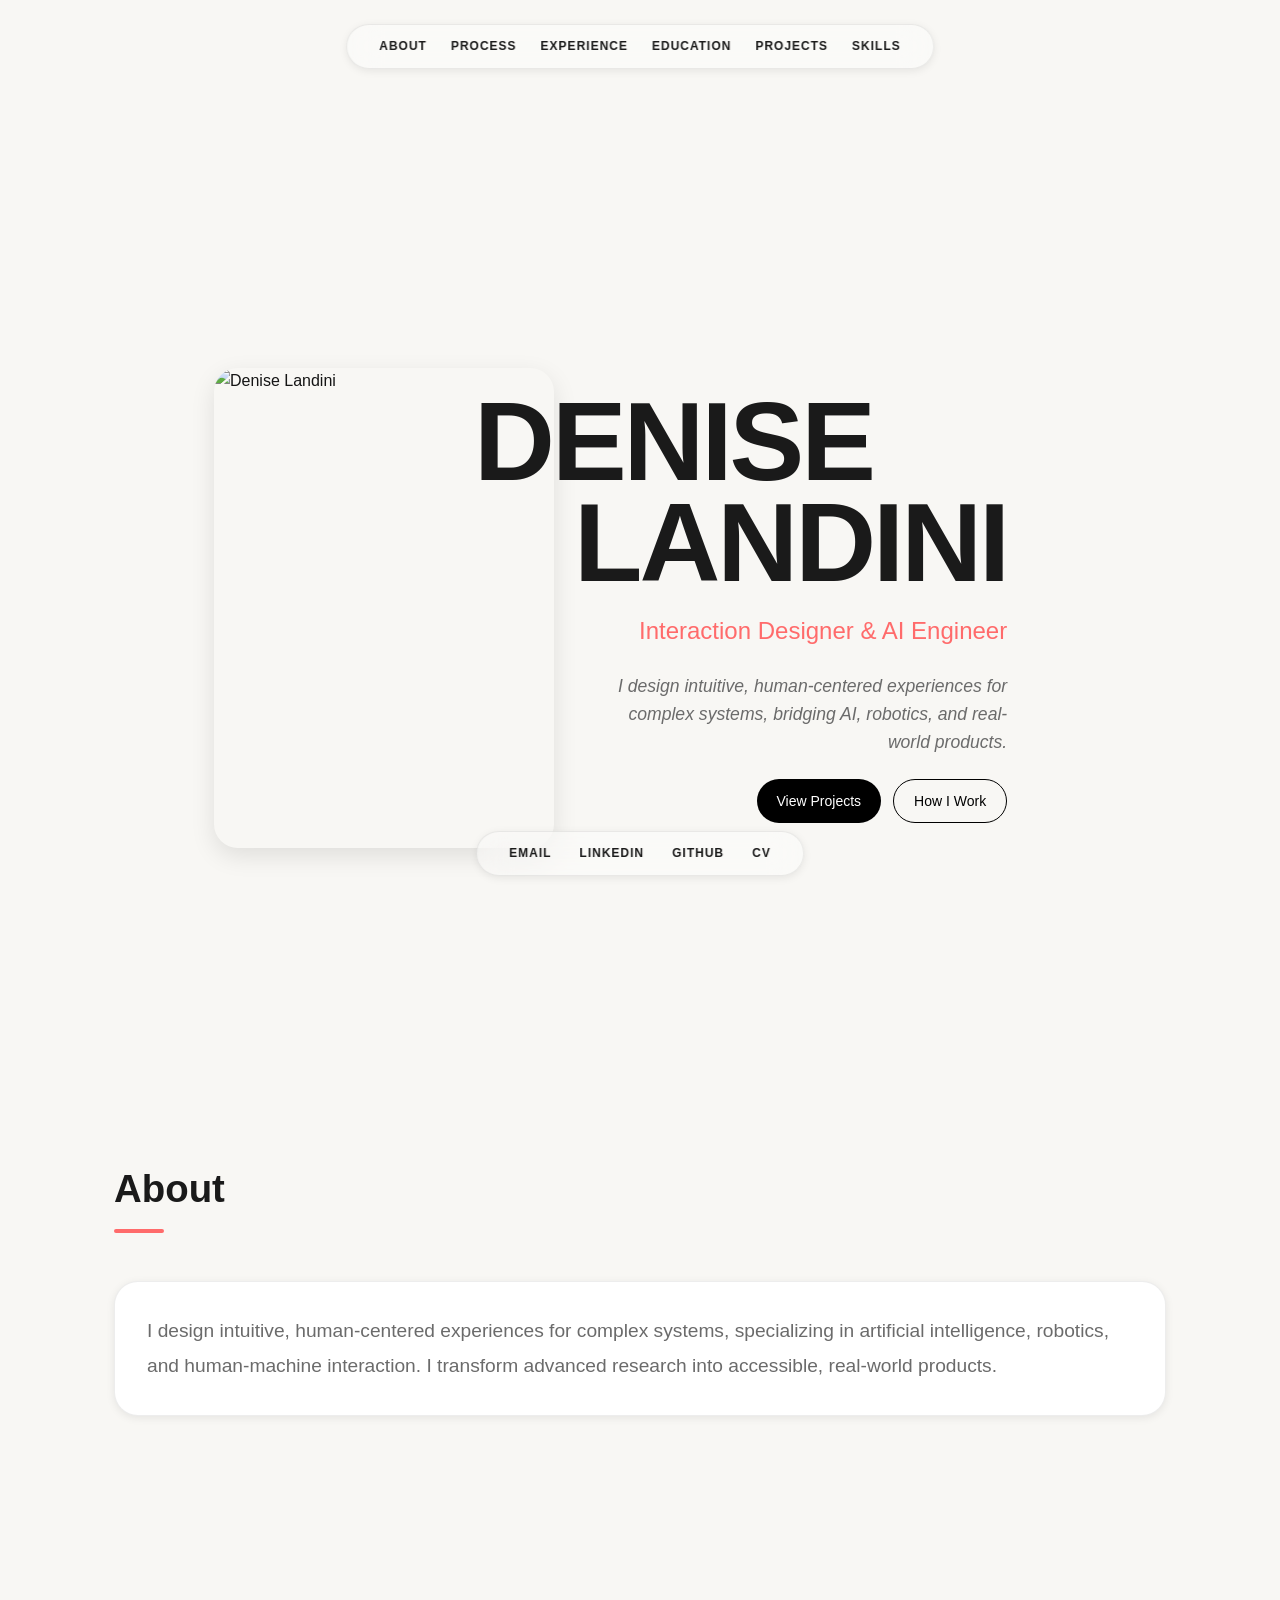
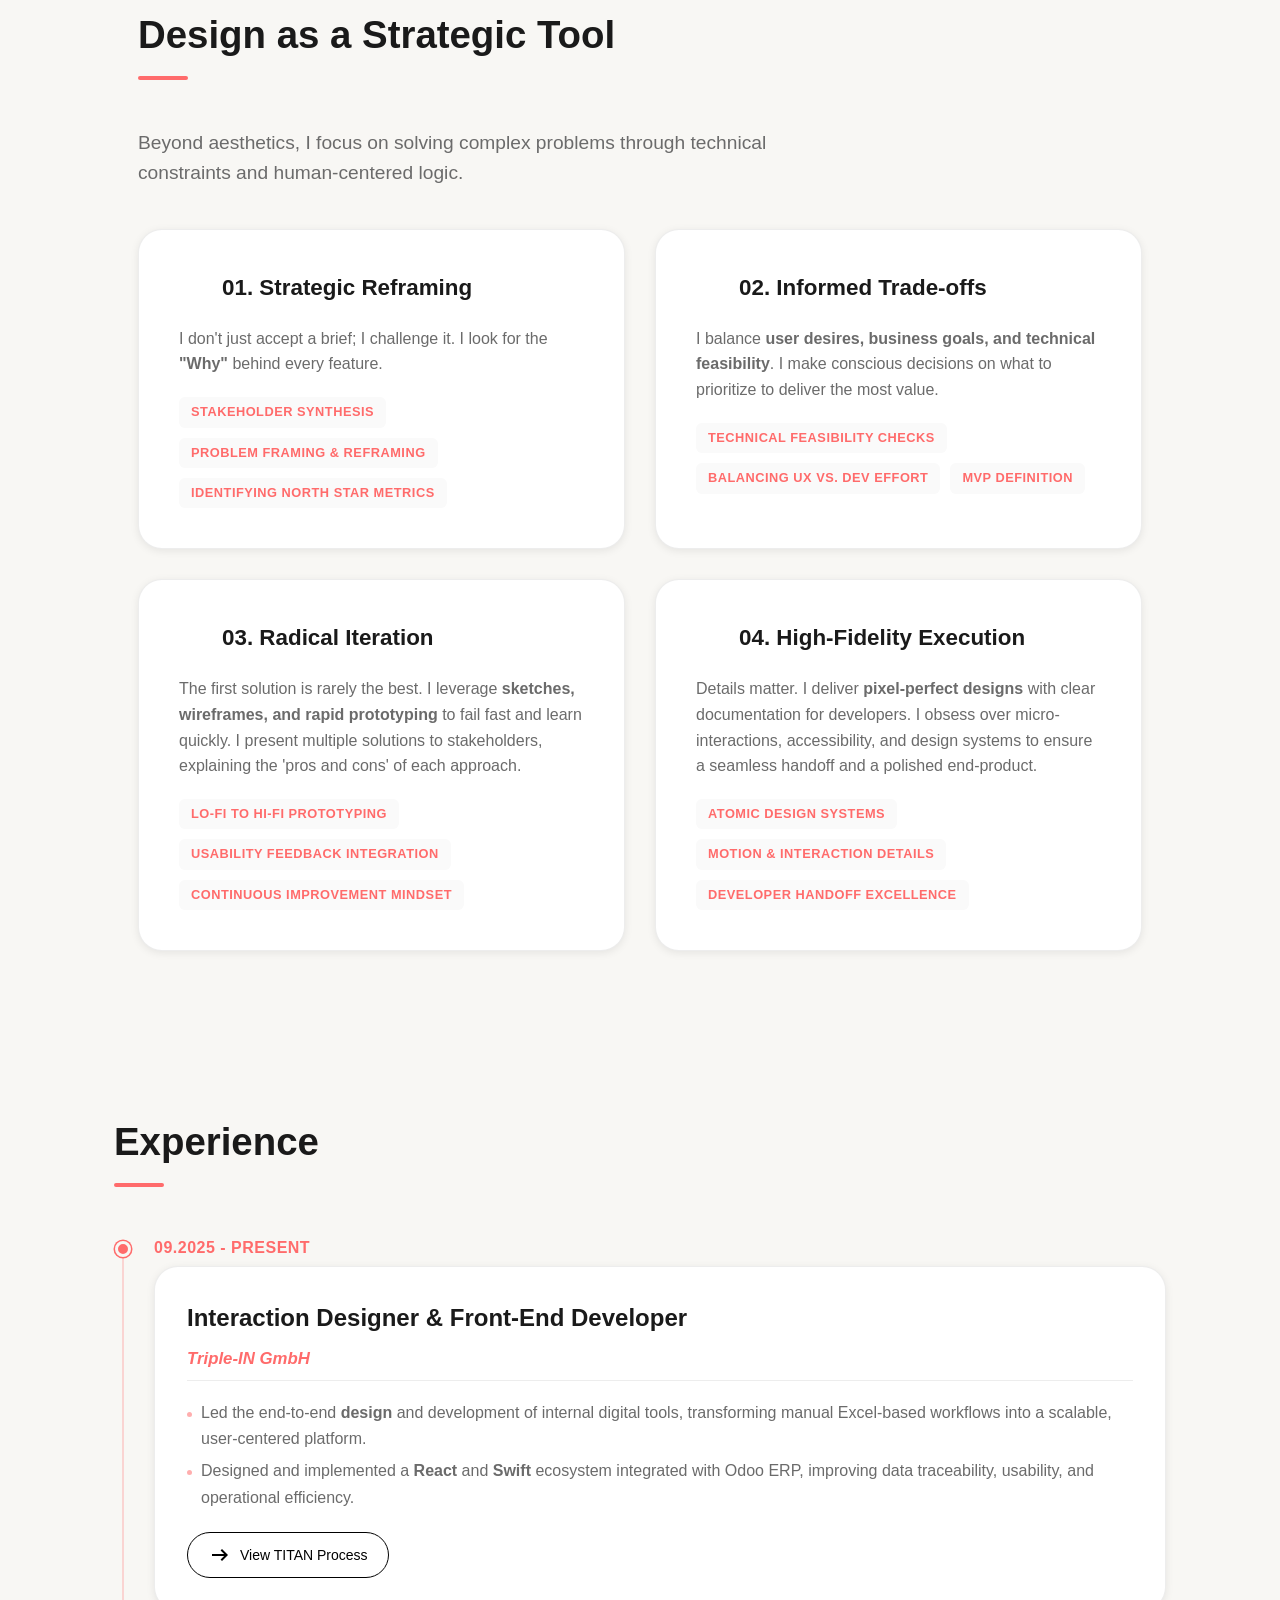
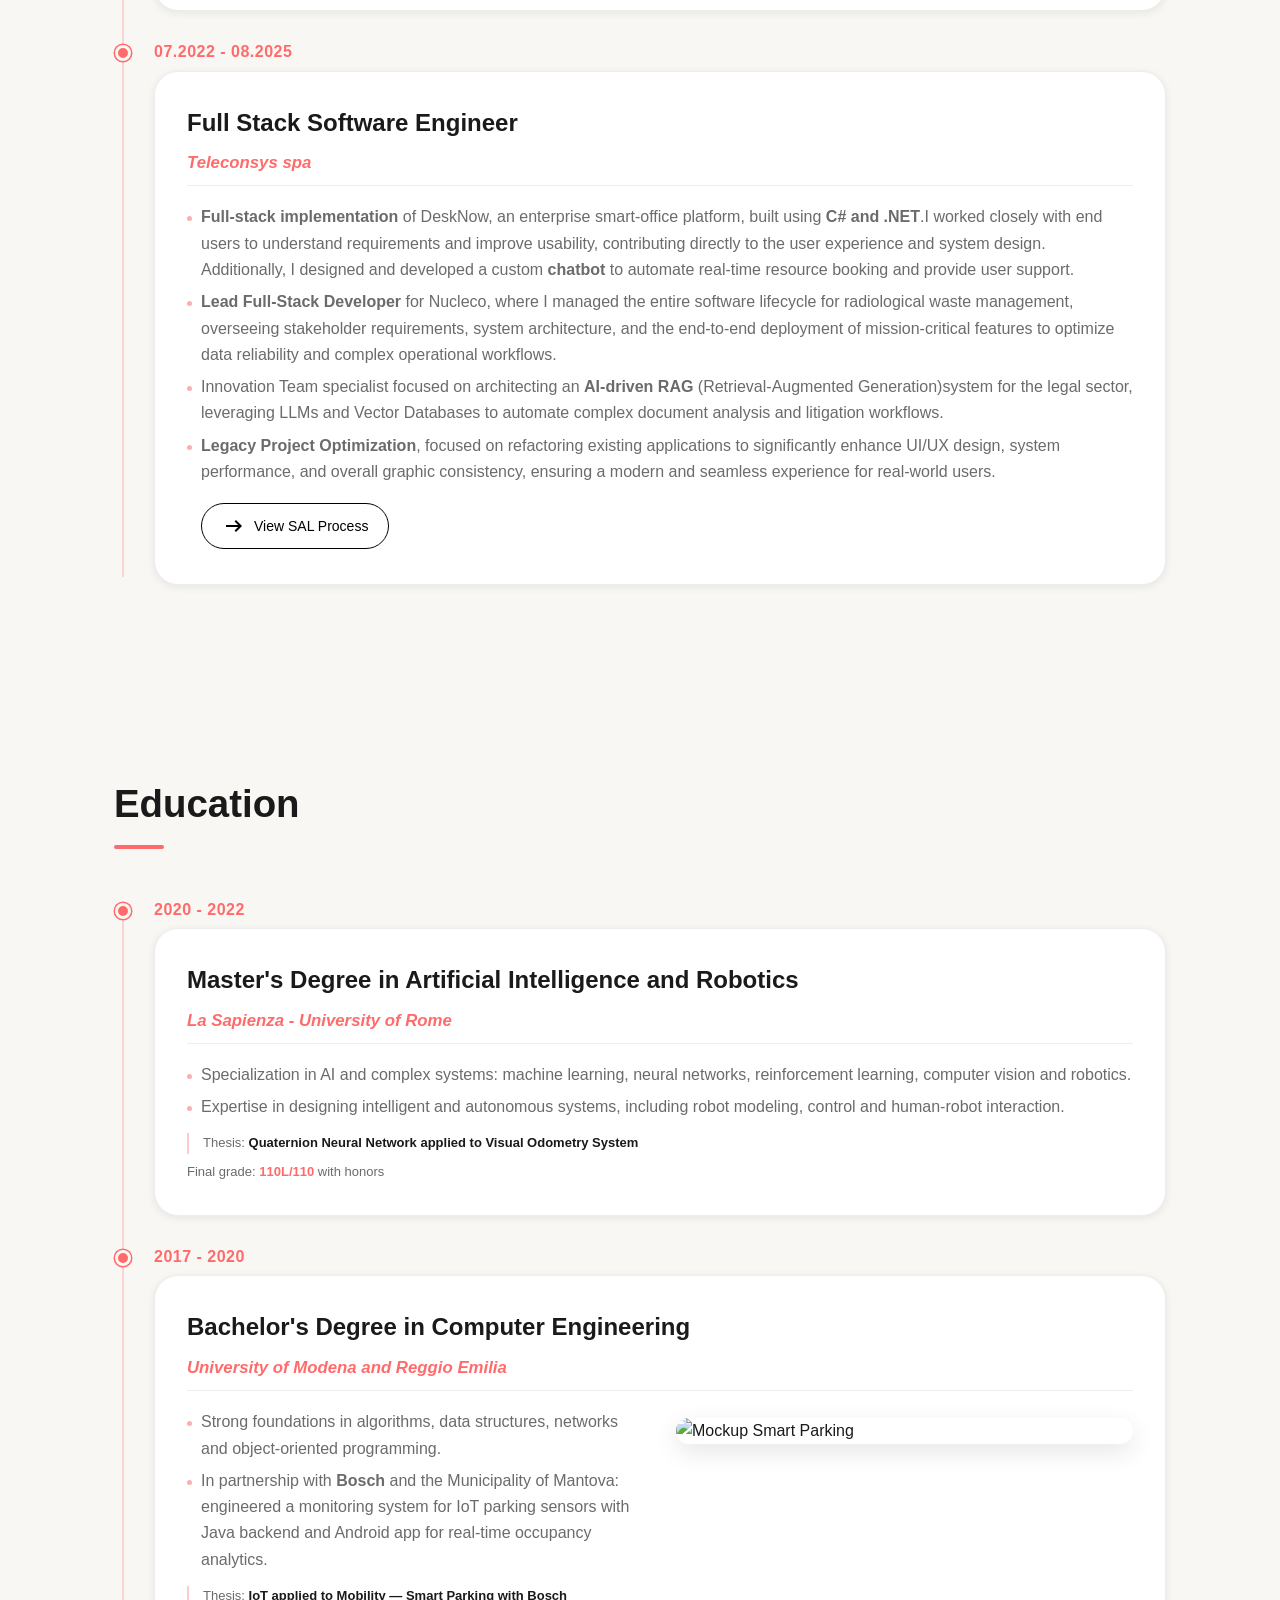
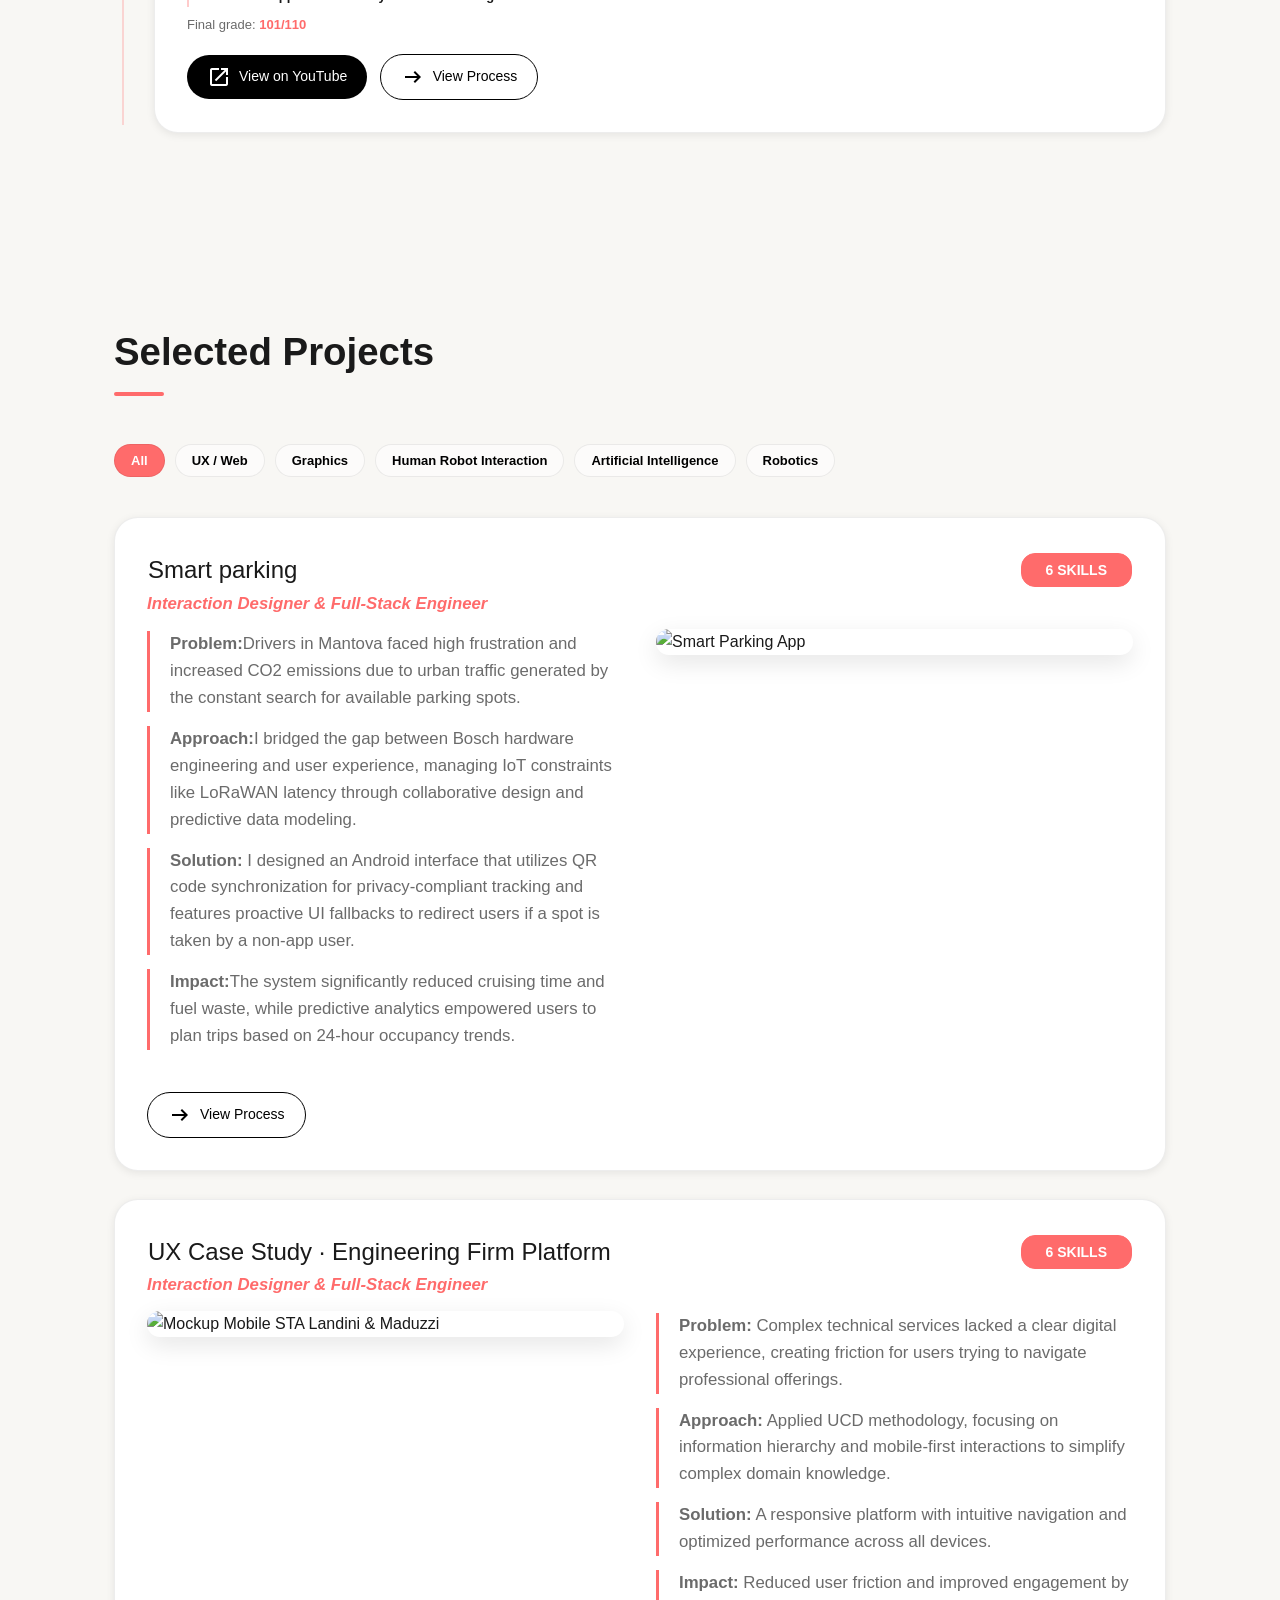
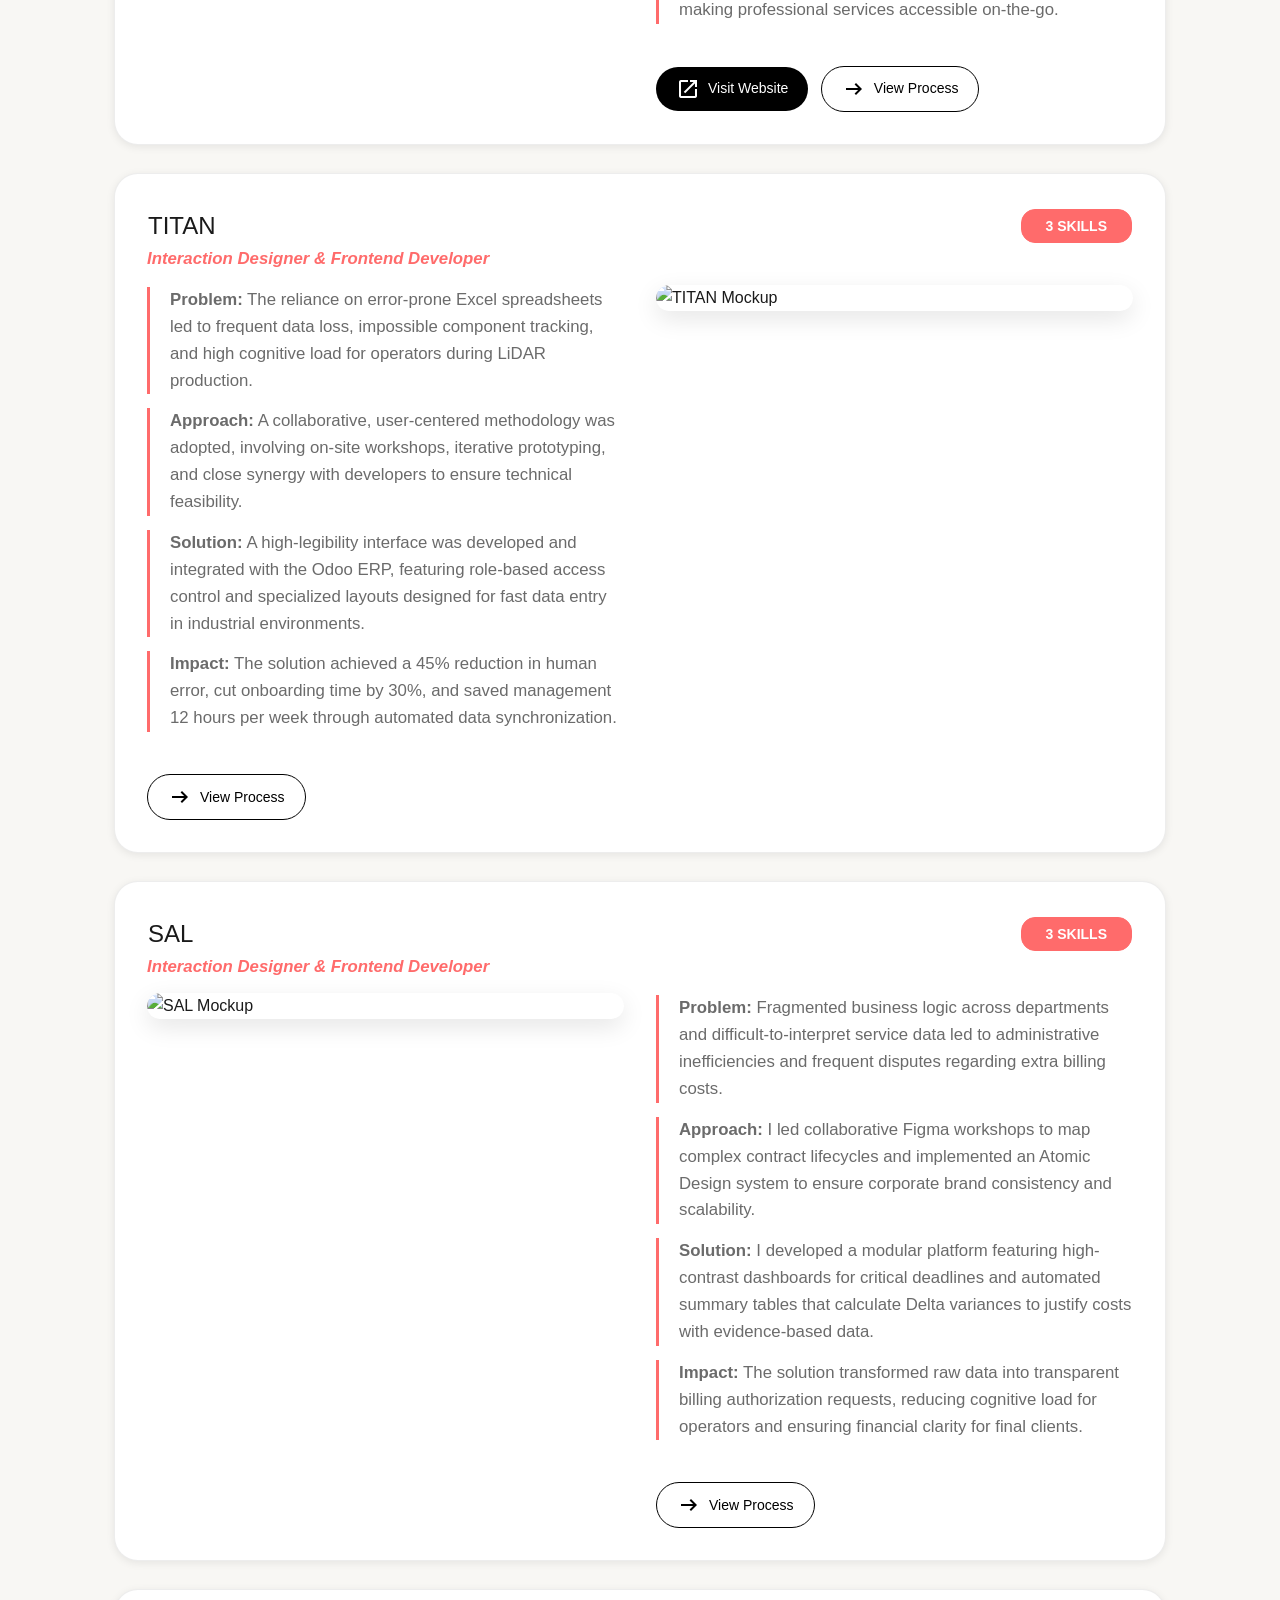
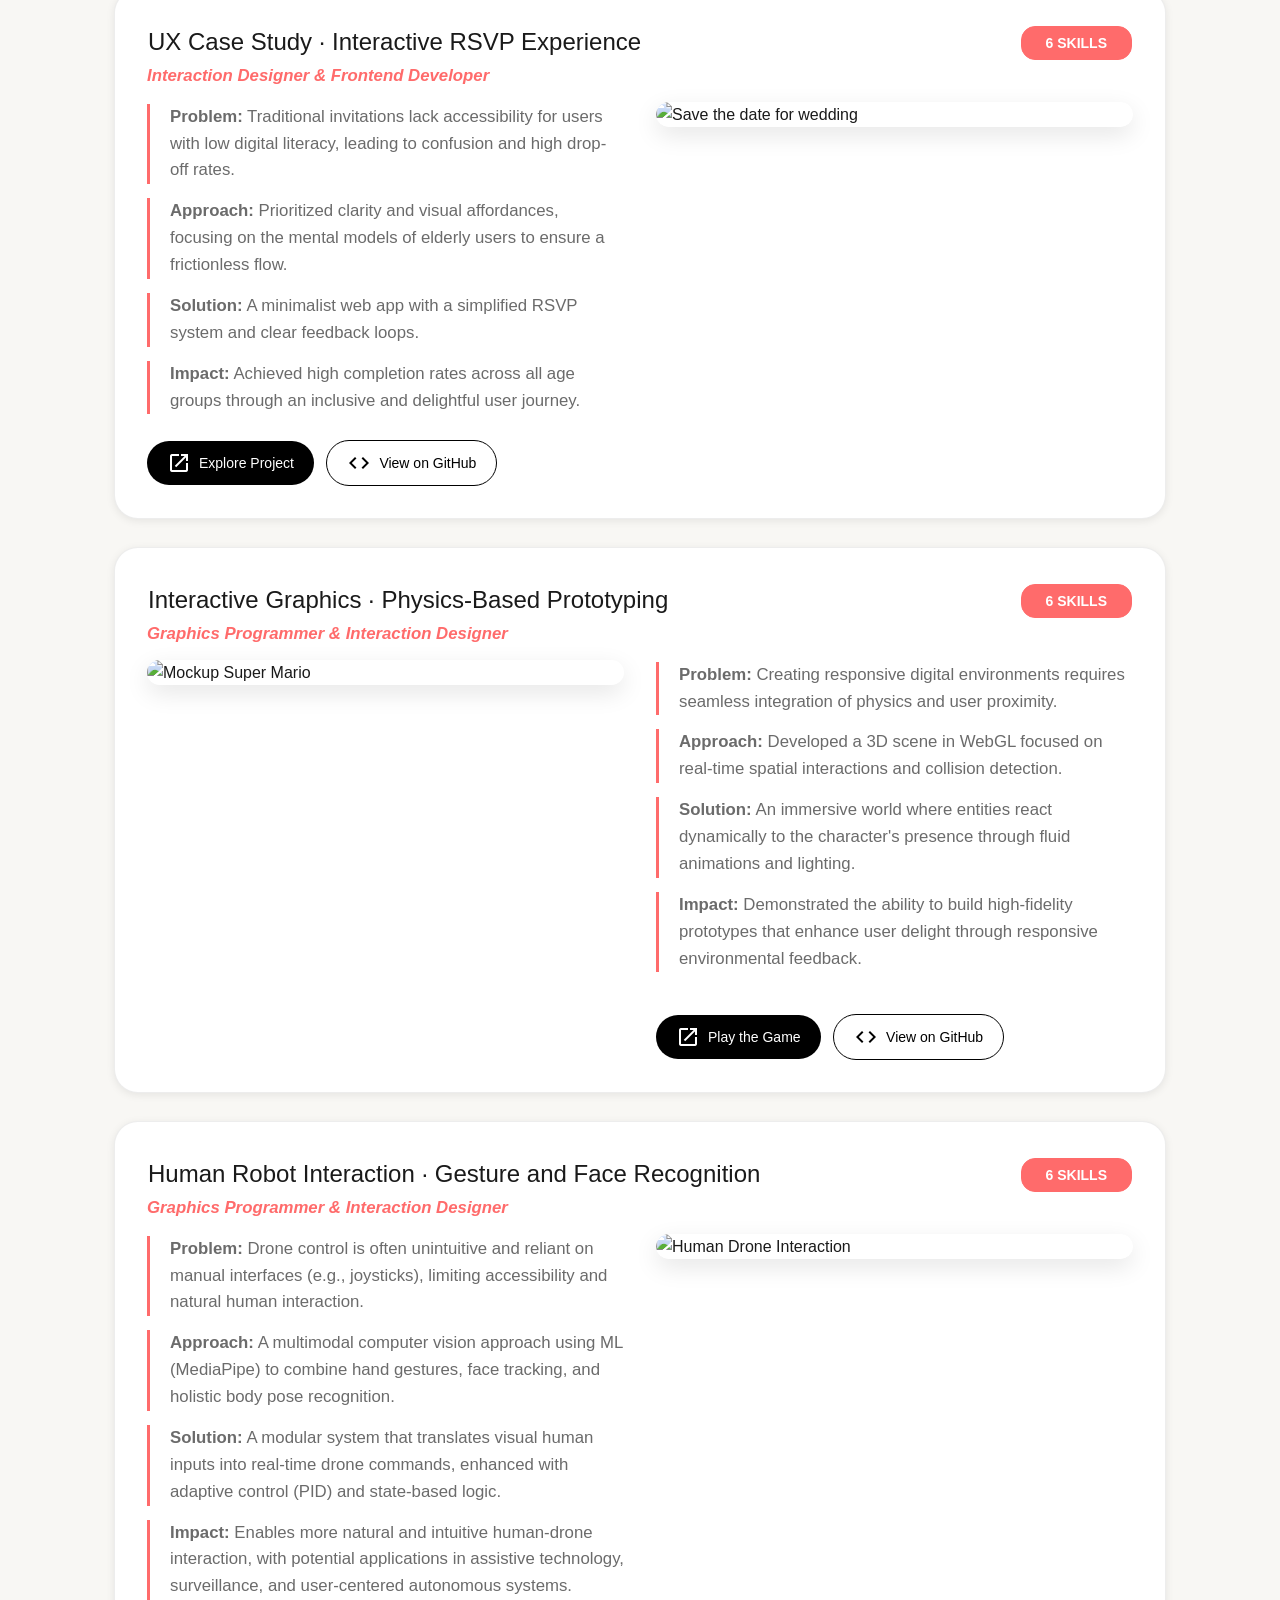
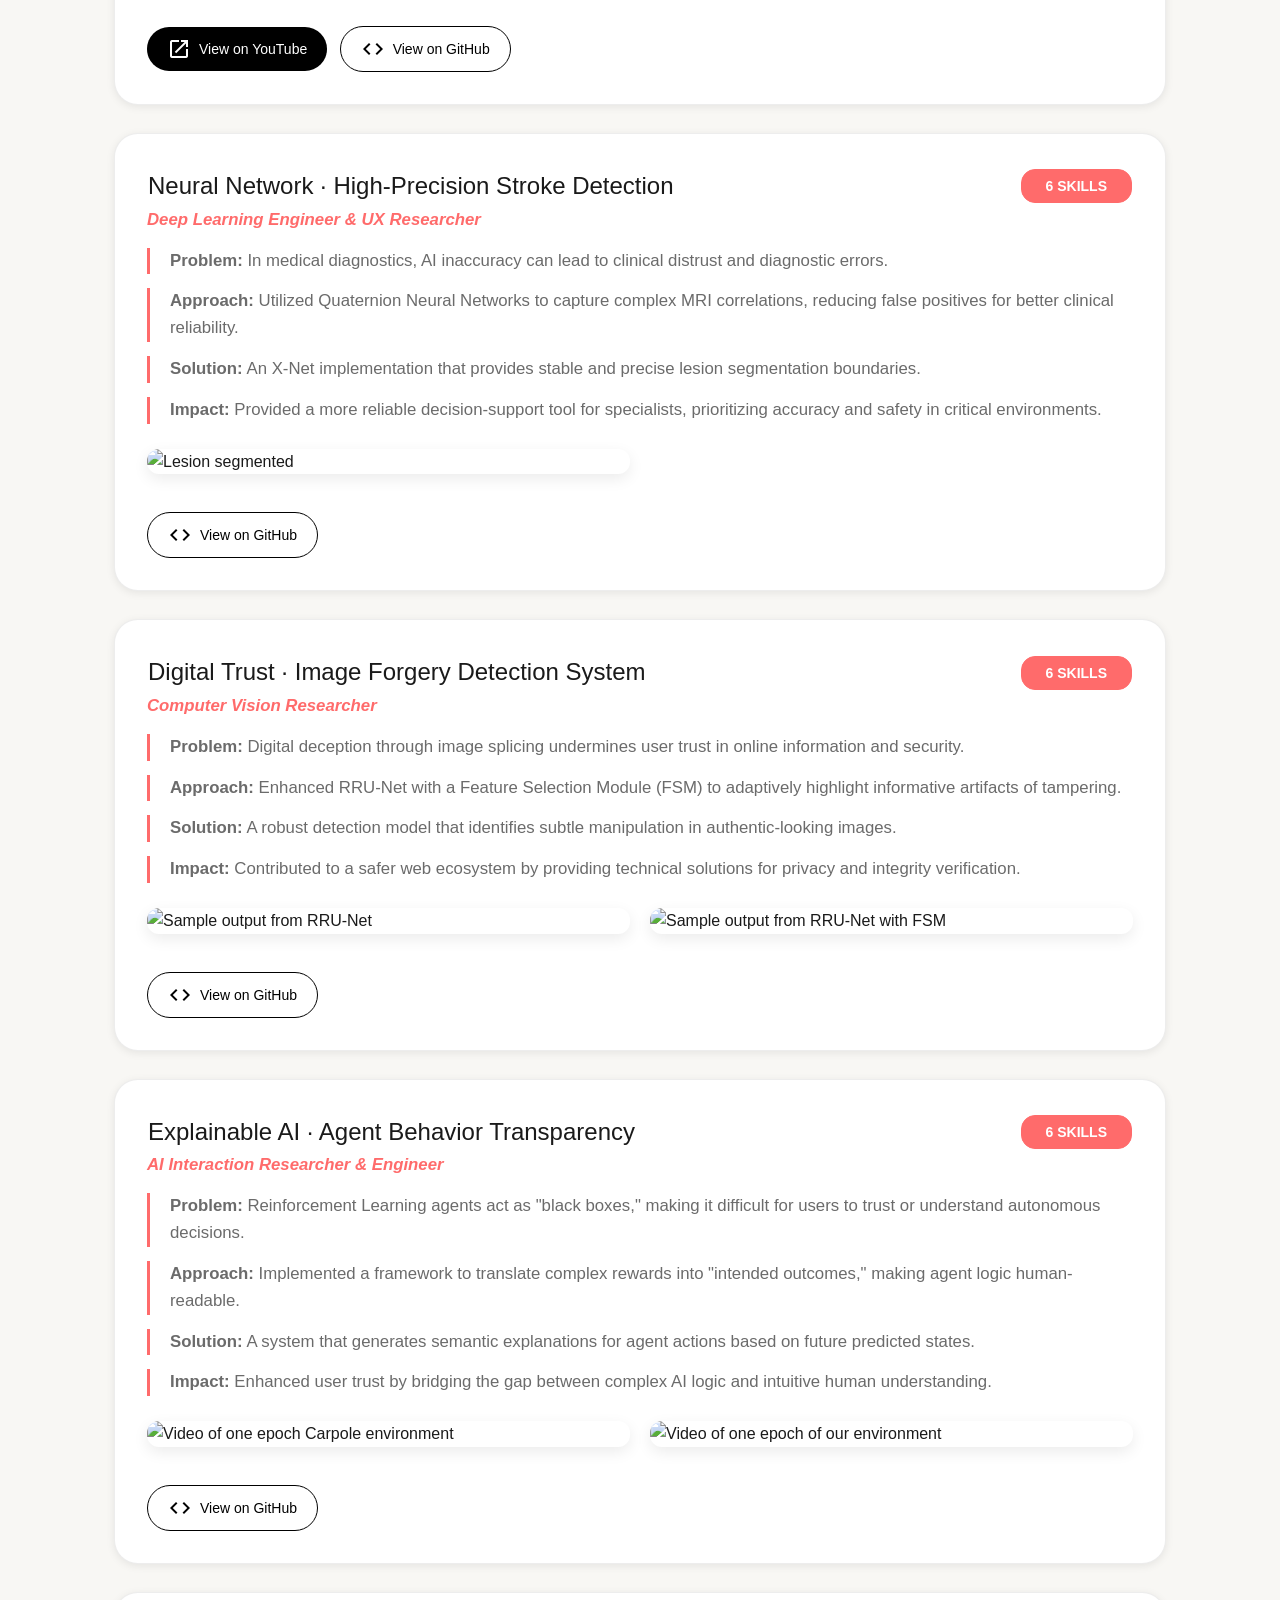
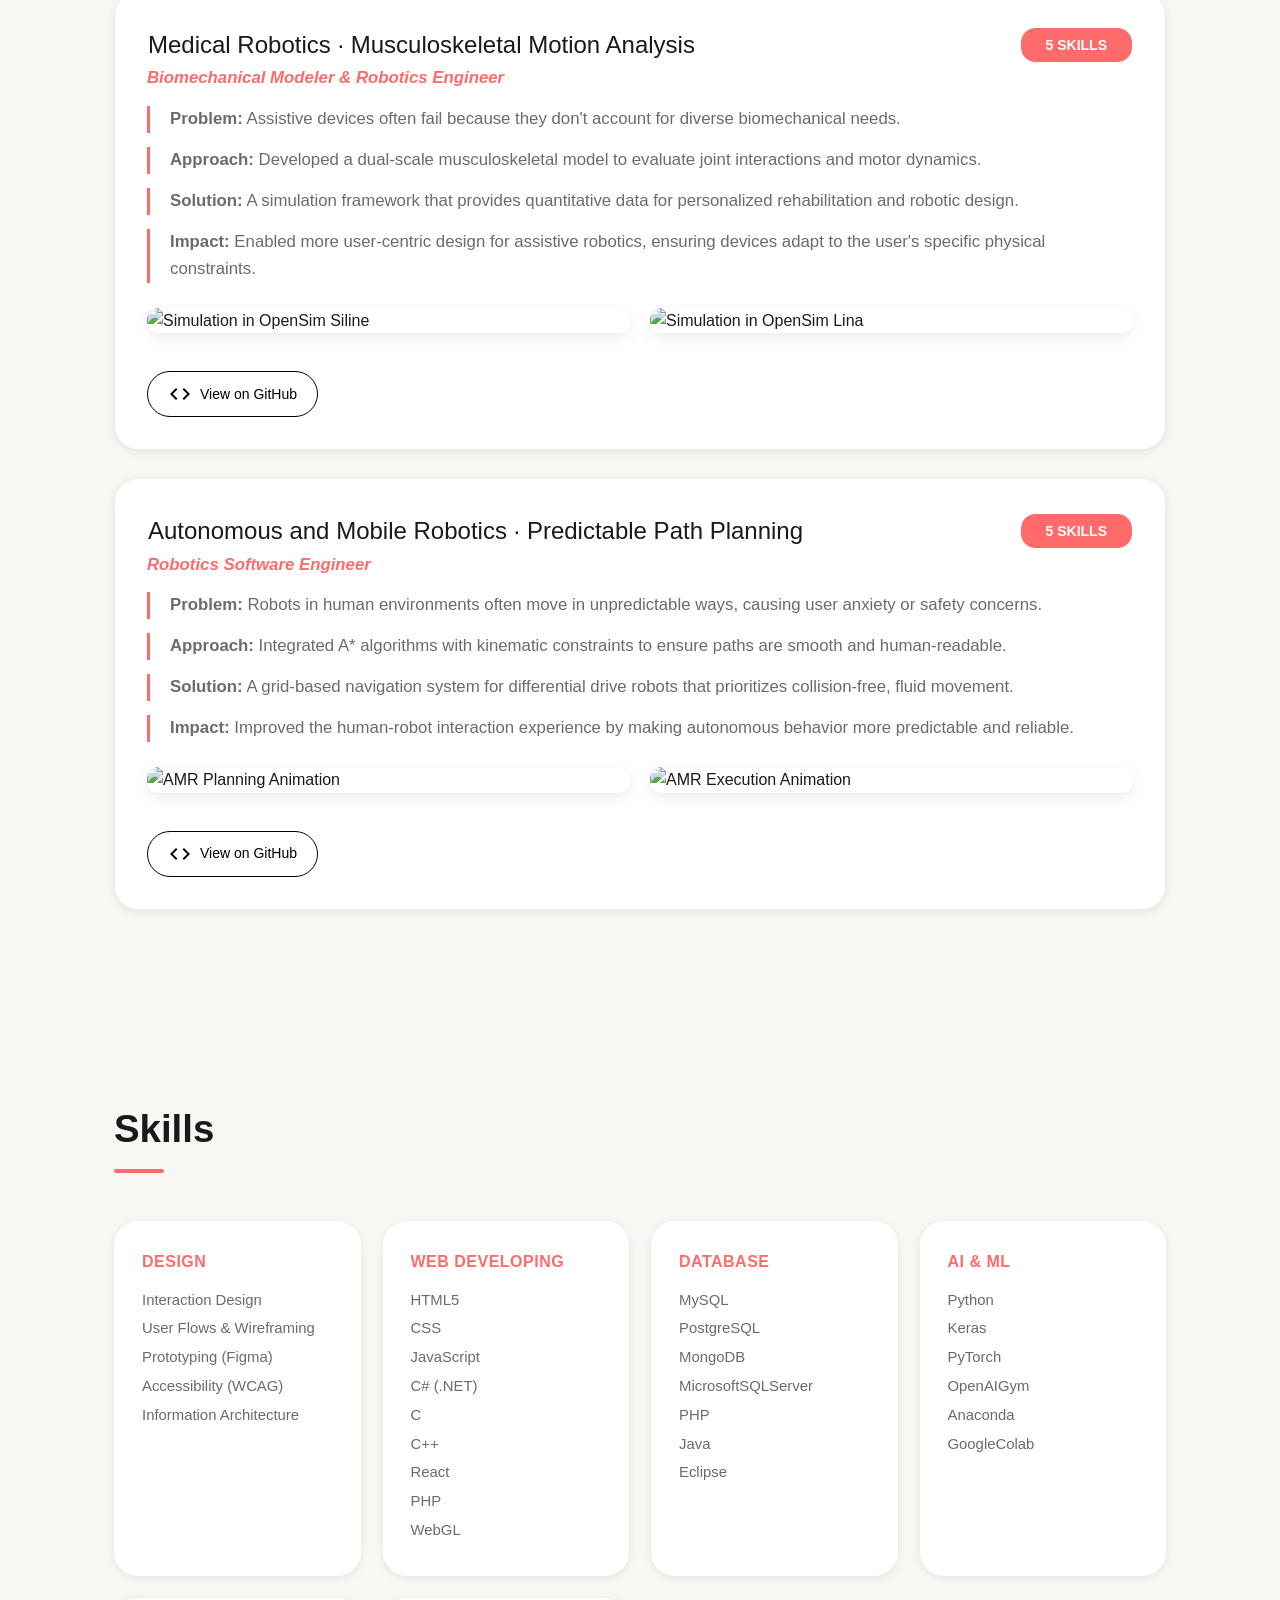
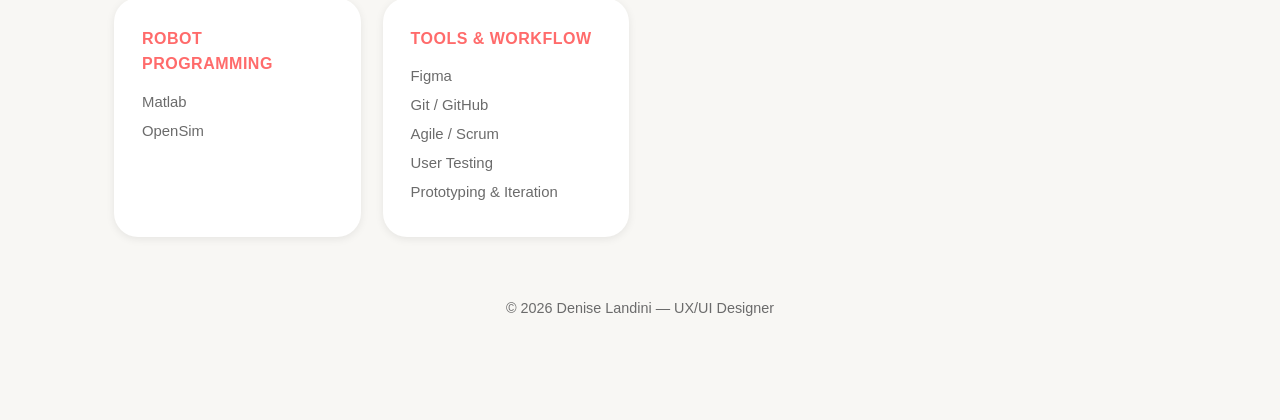
==== commit fe86b3b8: "Update index.html" ====
--- a/index.html
+++ b/index.html
@@ -980,11 +980,6 @@
                   system performance, and overall graphic consistency, ensuring
                   a modern and seamless experience for real-world users.
                   <br />
-                  <a href="CNS.html" class="btn btn-sm btn-ghost">
-                    <span class="material-symbols-outlined">
-                      arrow_right_alt </span
-                    >View CNS Process</a
-                  >
                   <a href="SAL.html" class="btn btn-sm btn-ghost">
                     <span class="material-symbols-outlined">
                       arrow_right_alt </span
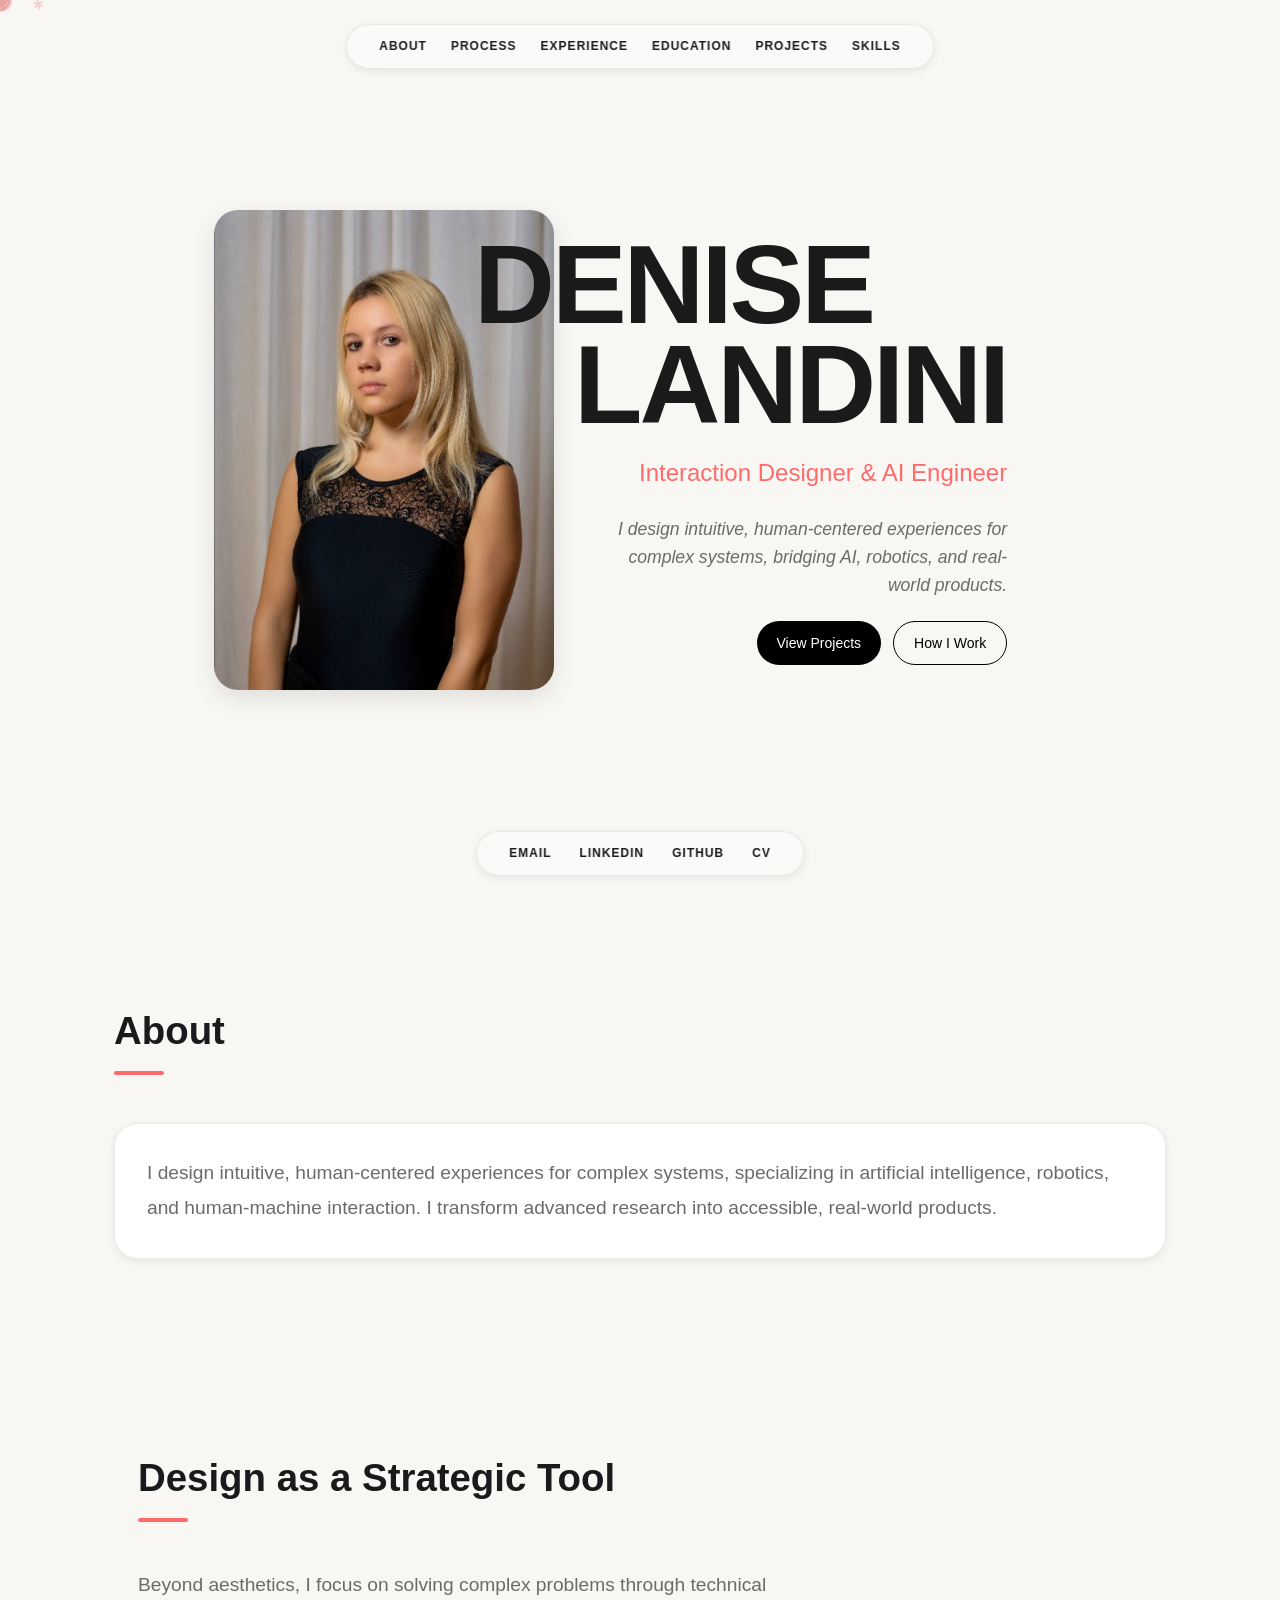
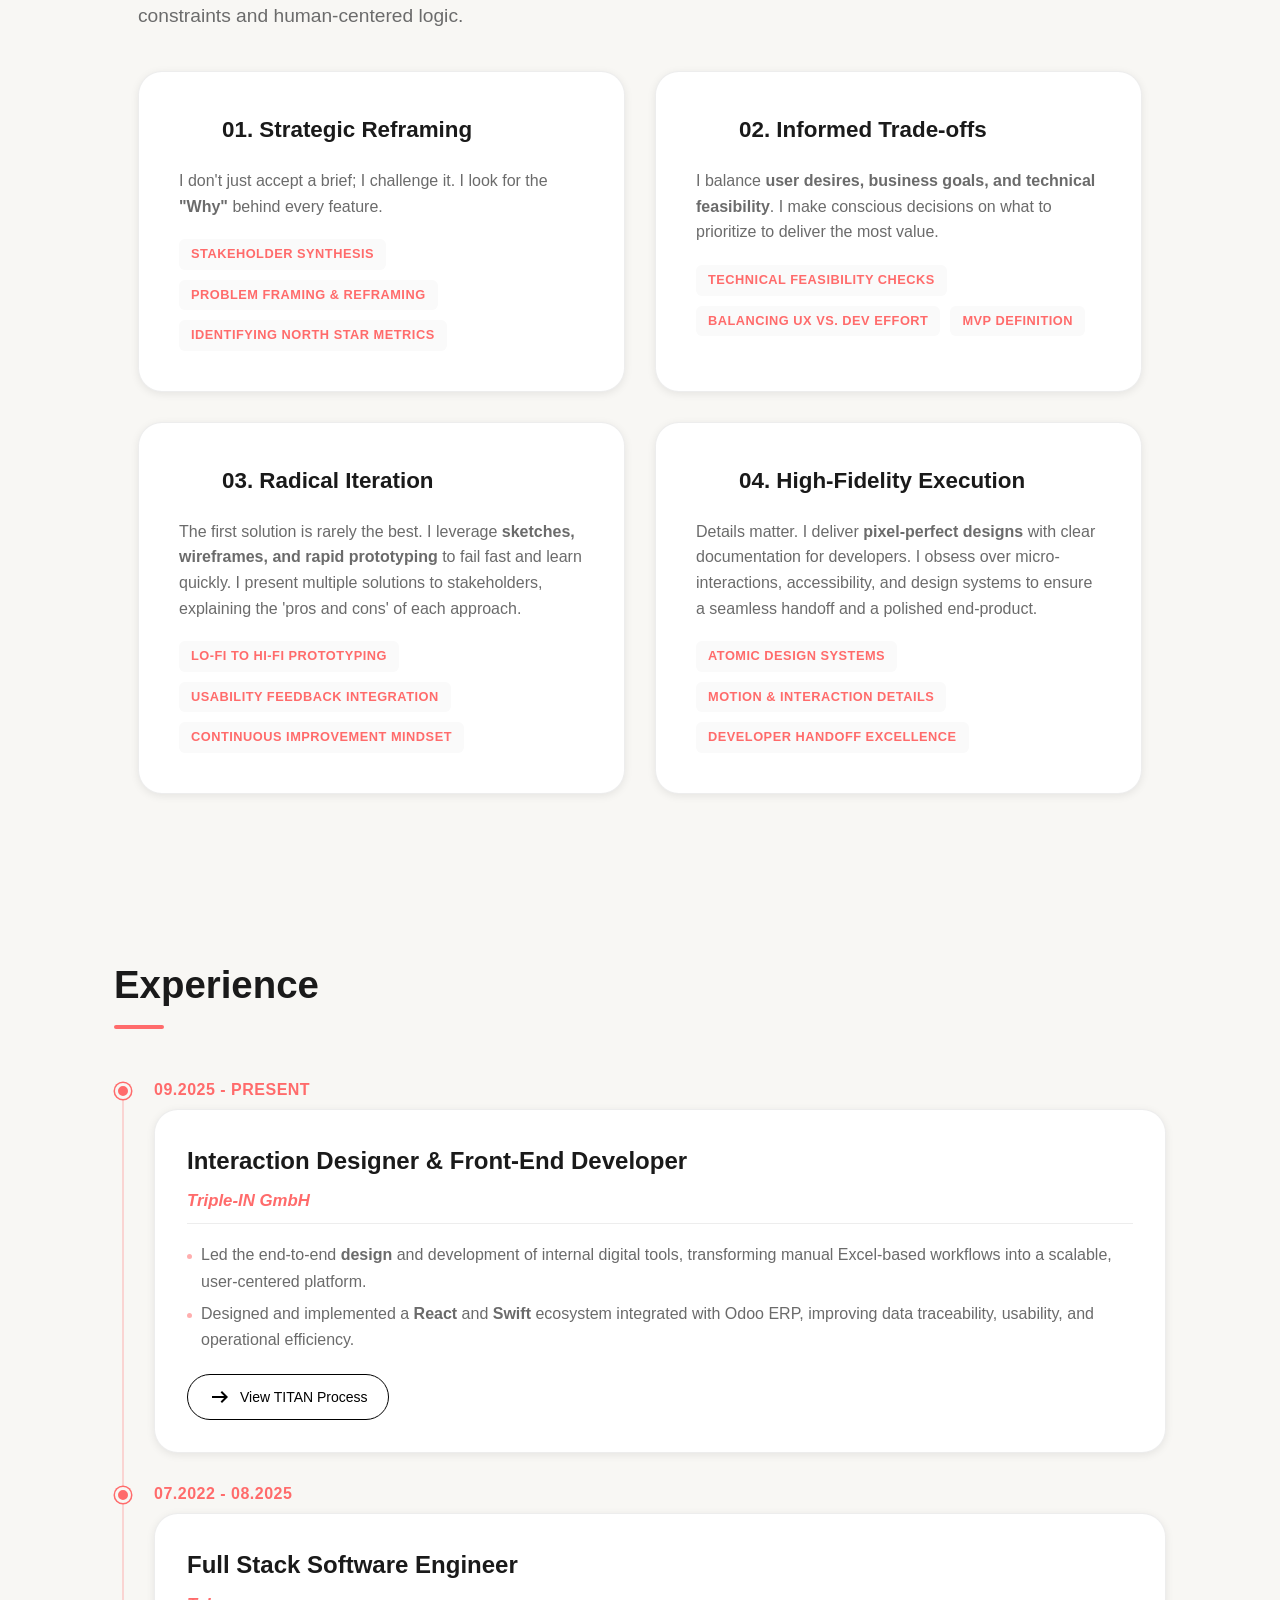
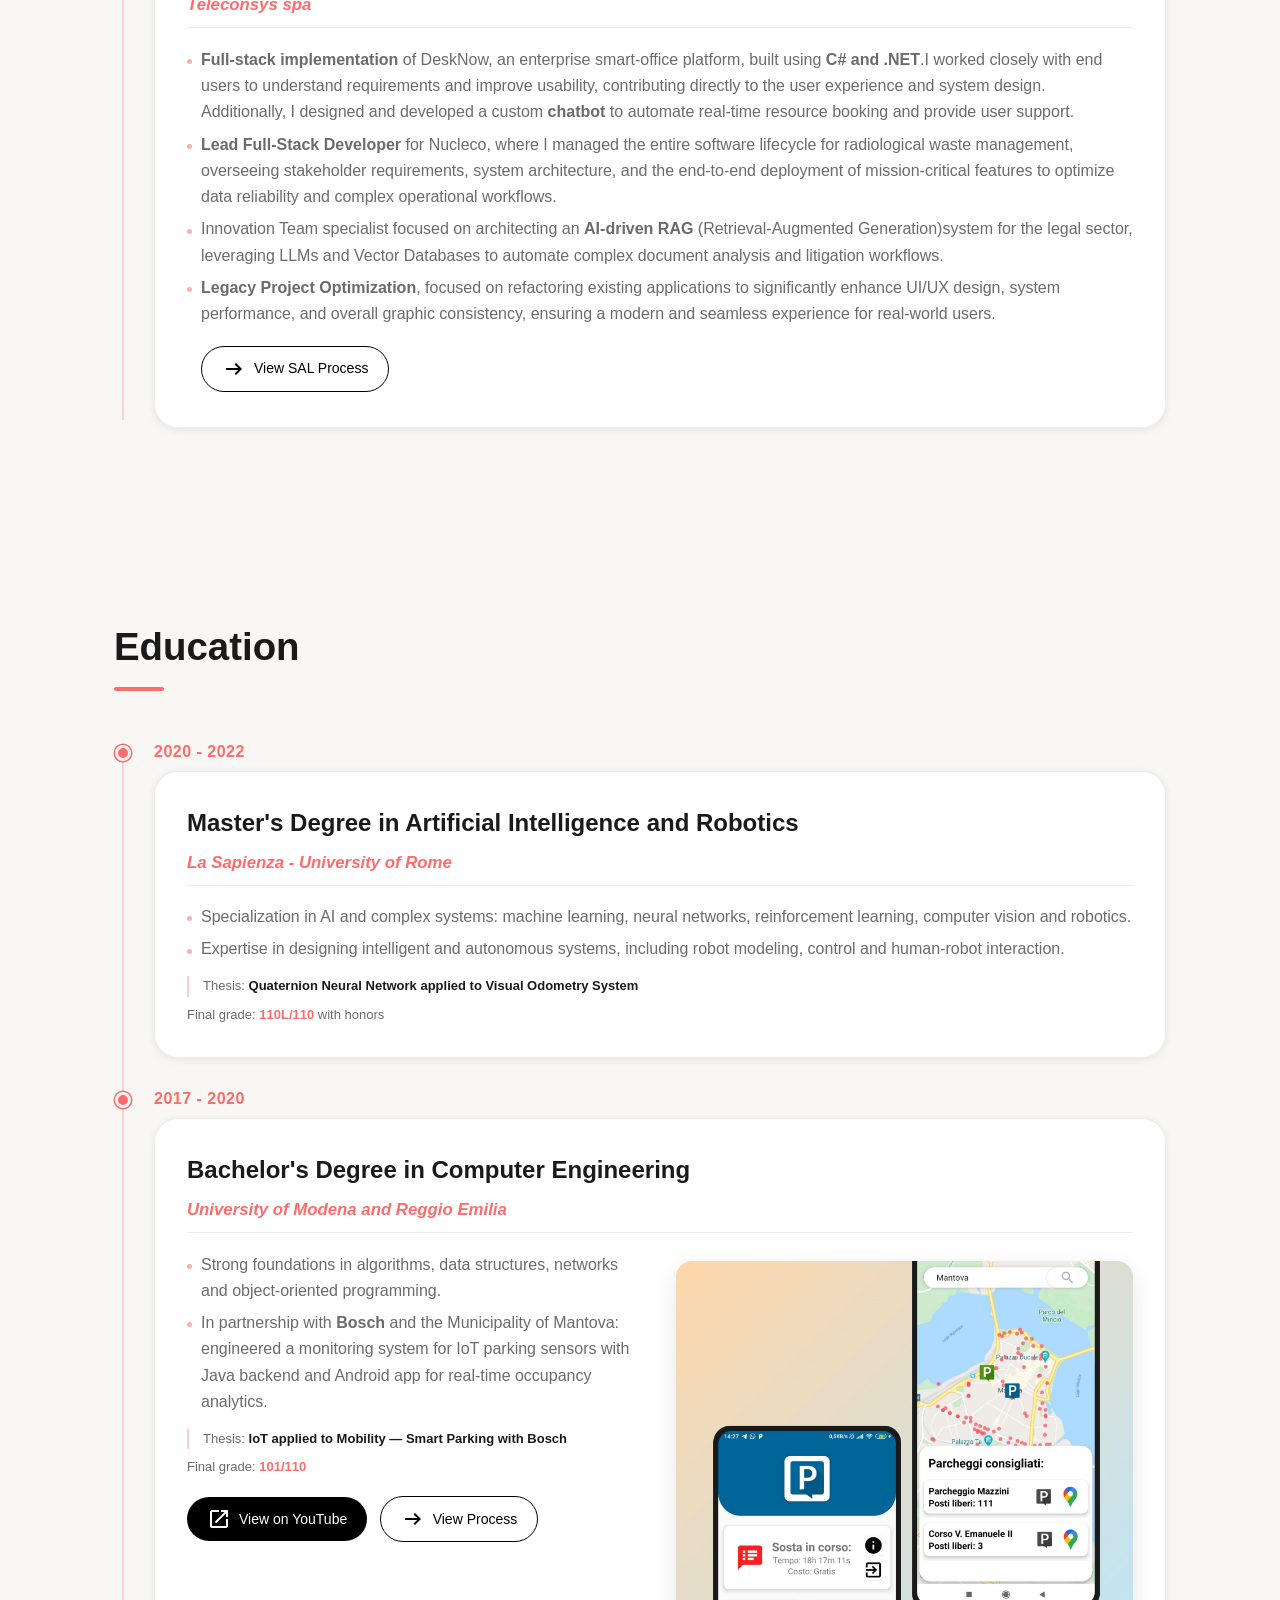
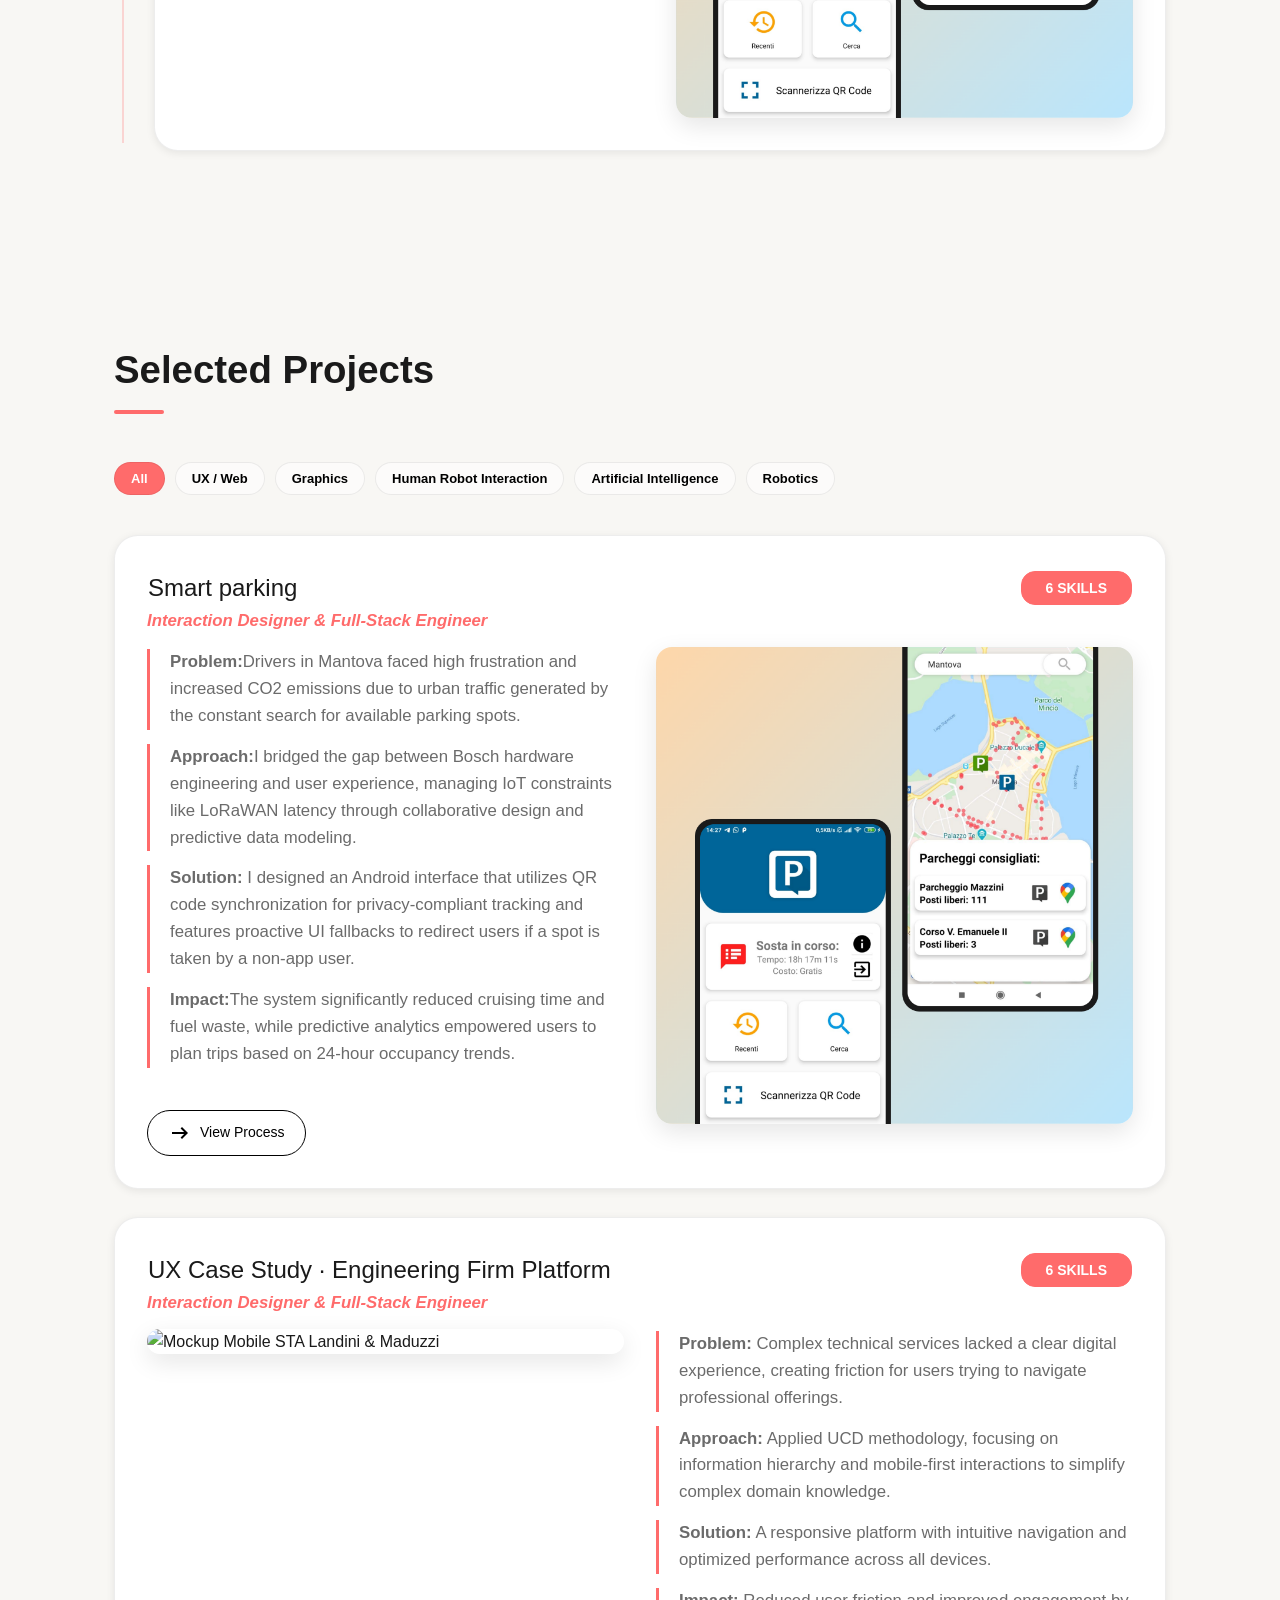
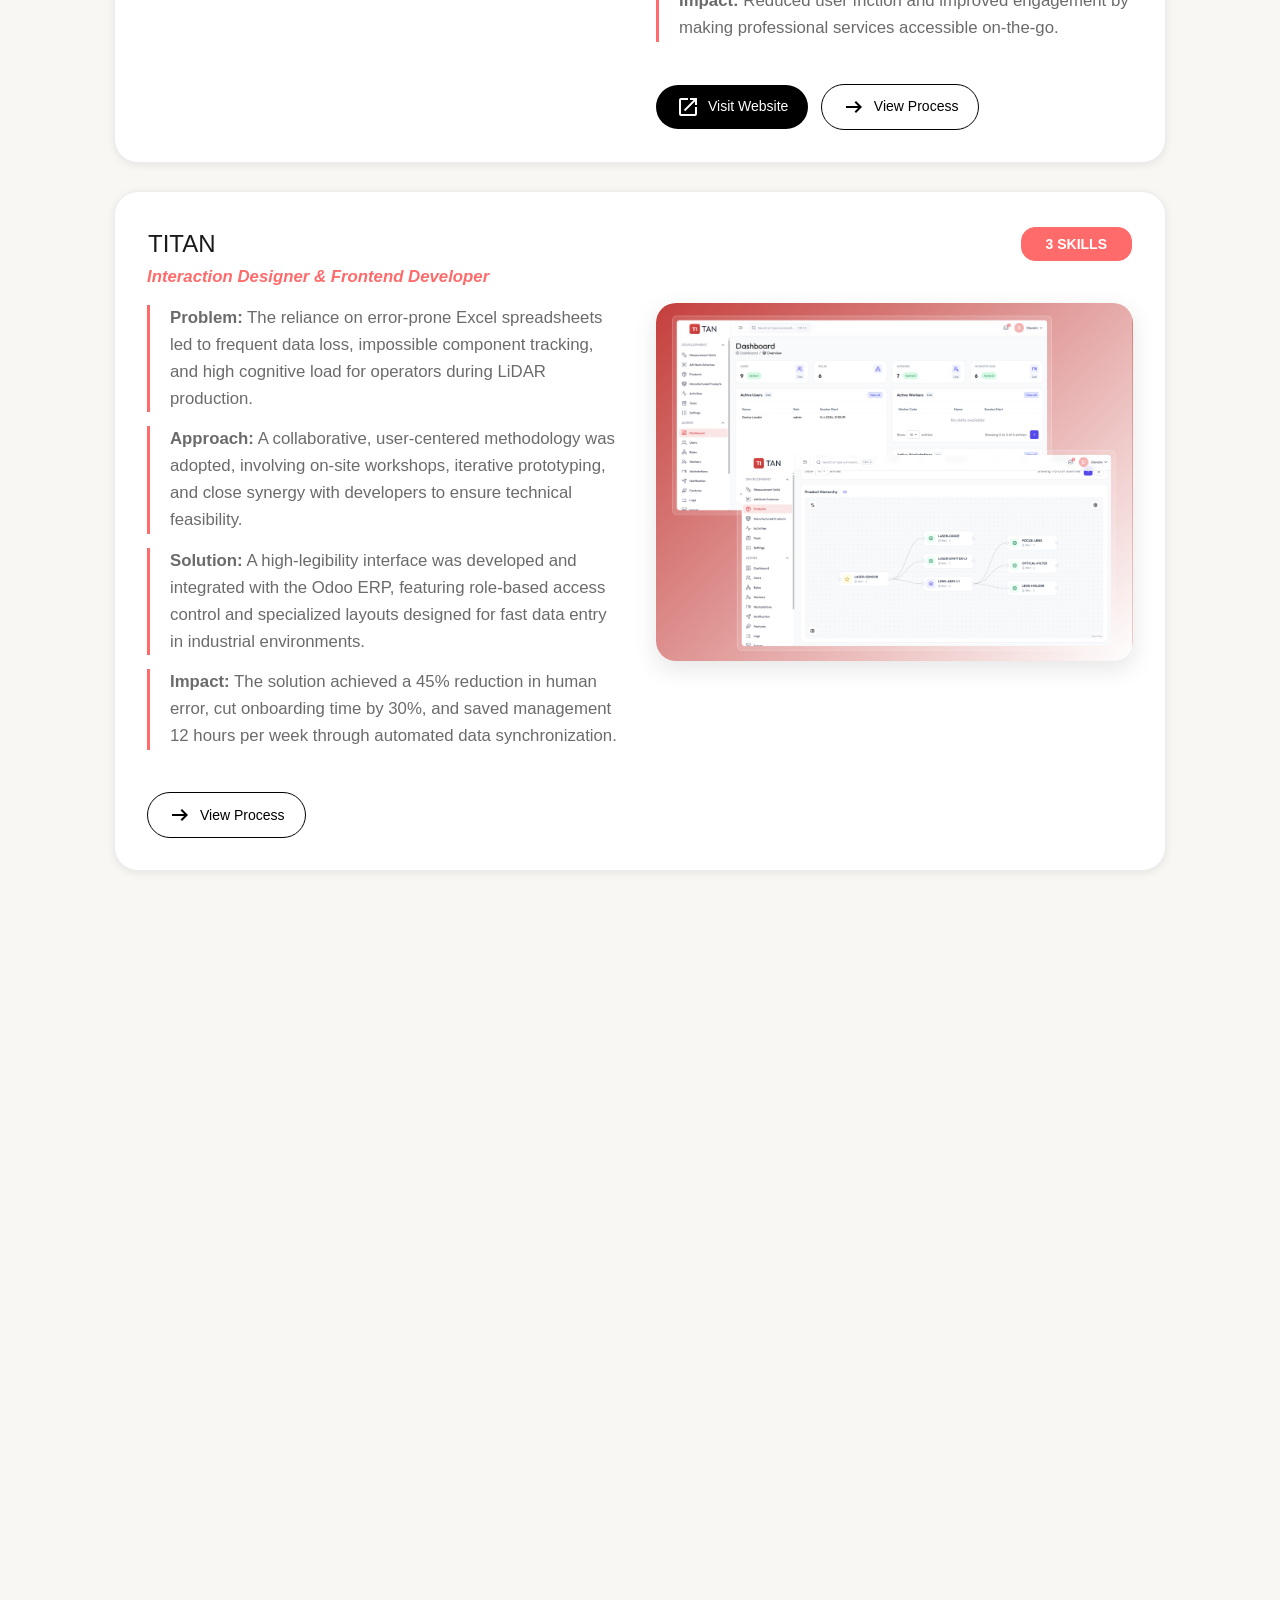
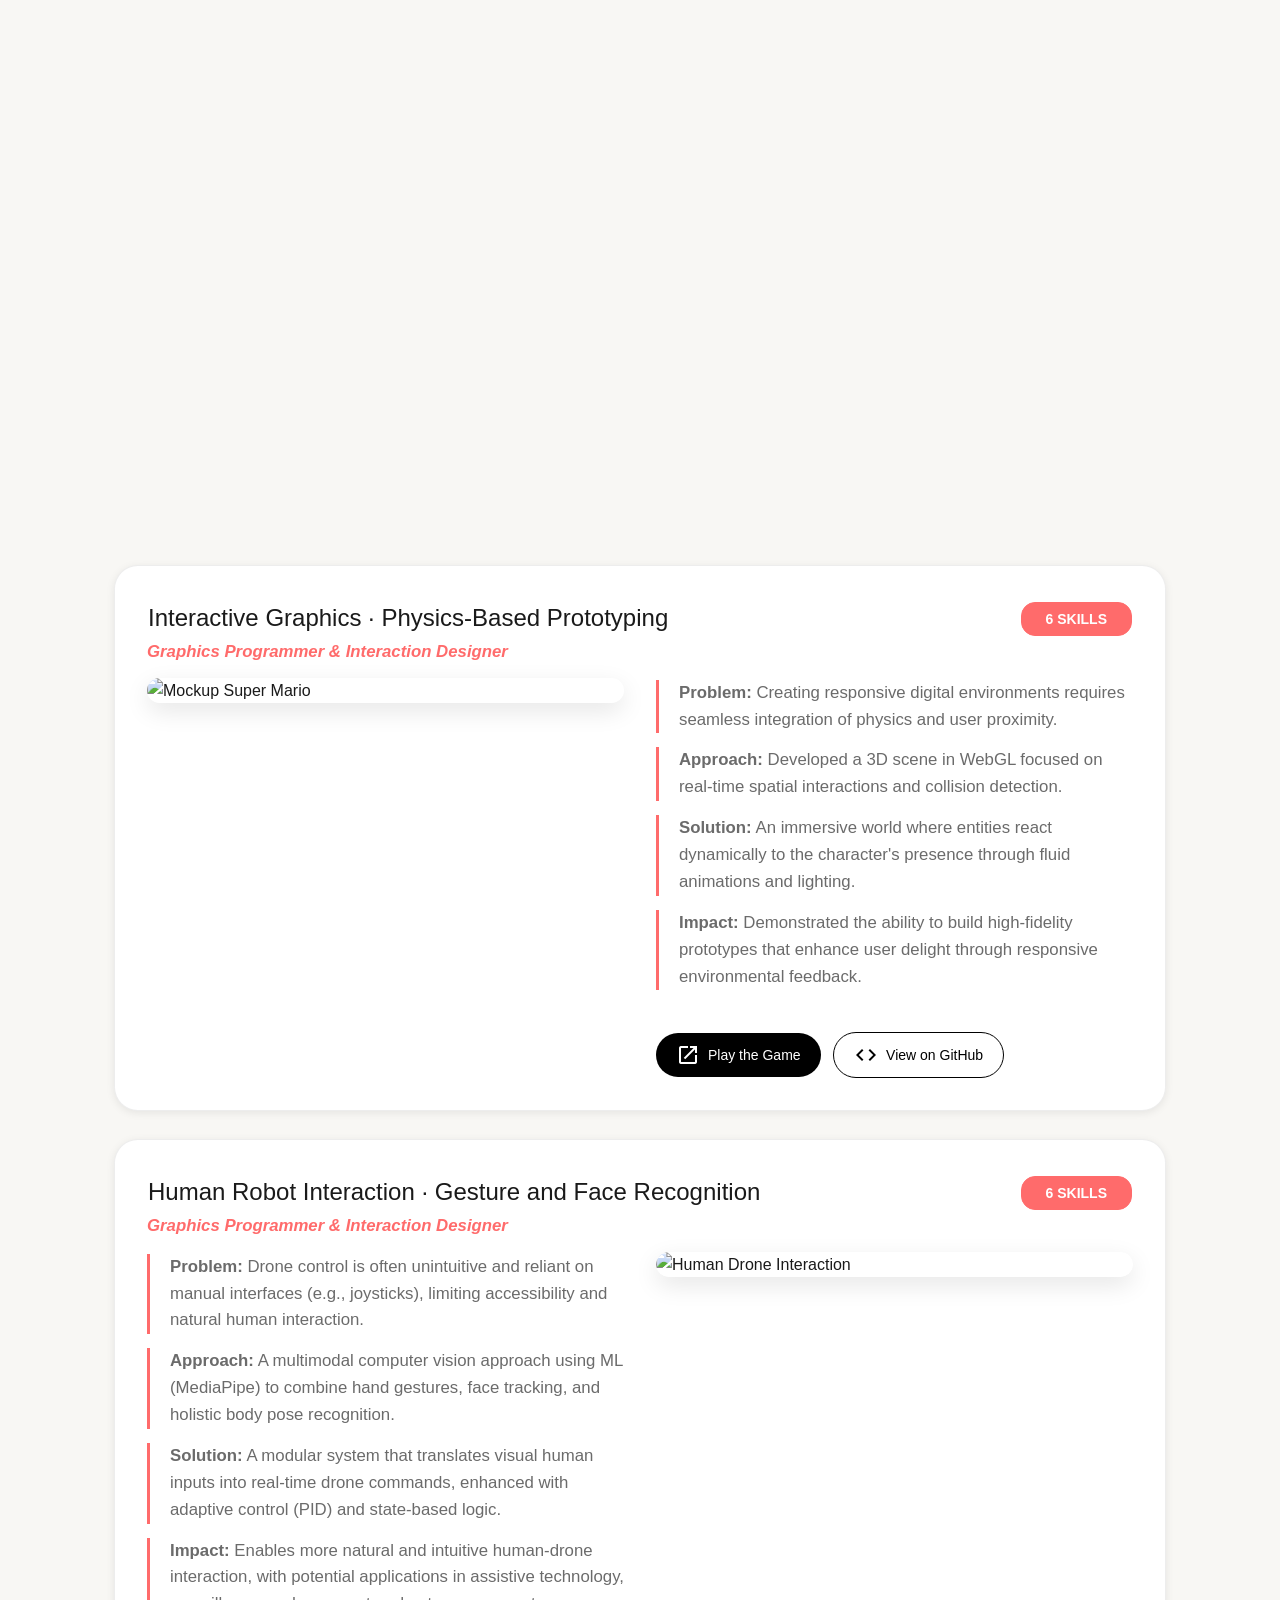
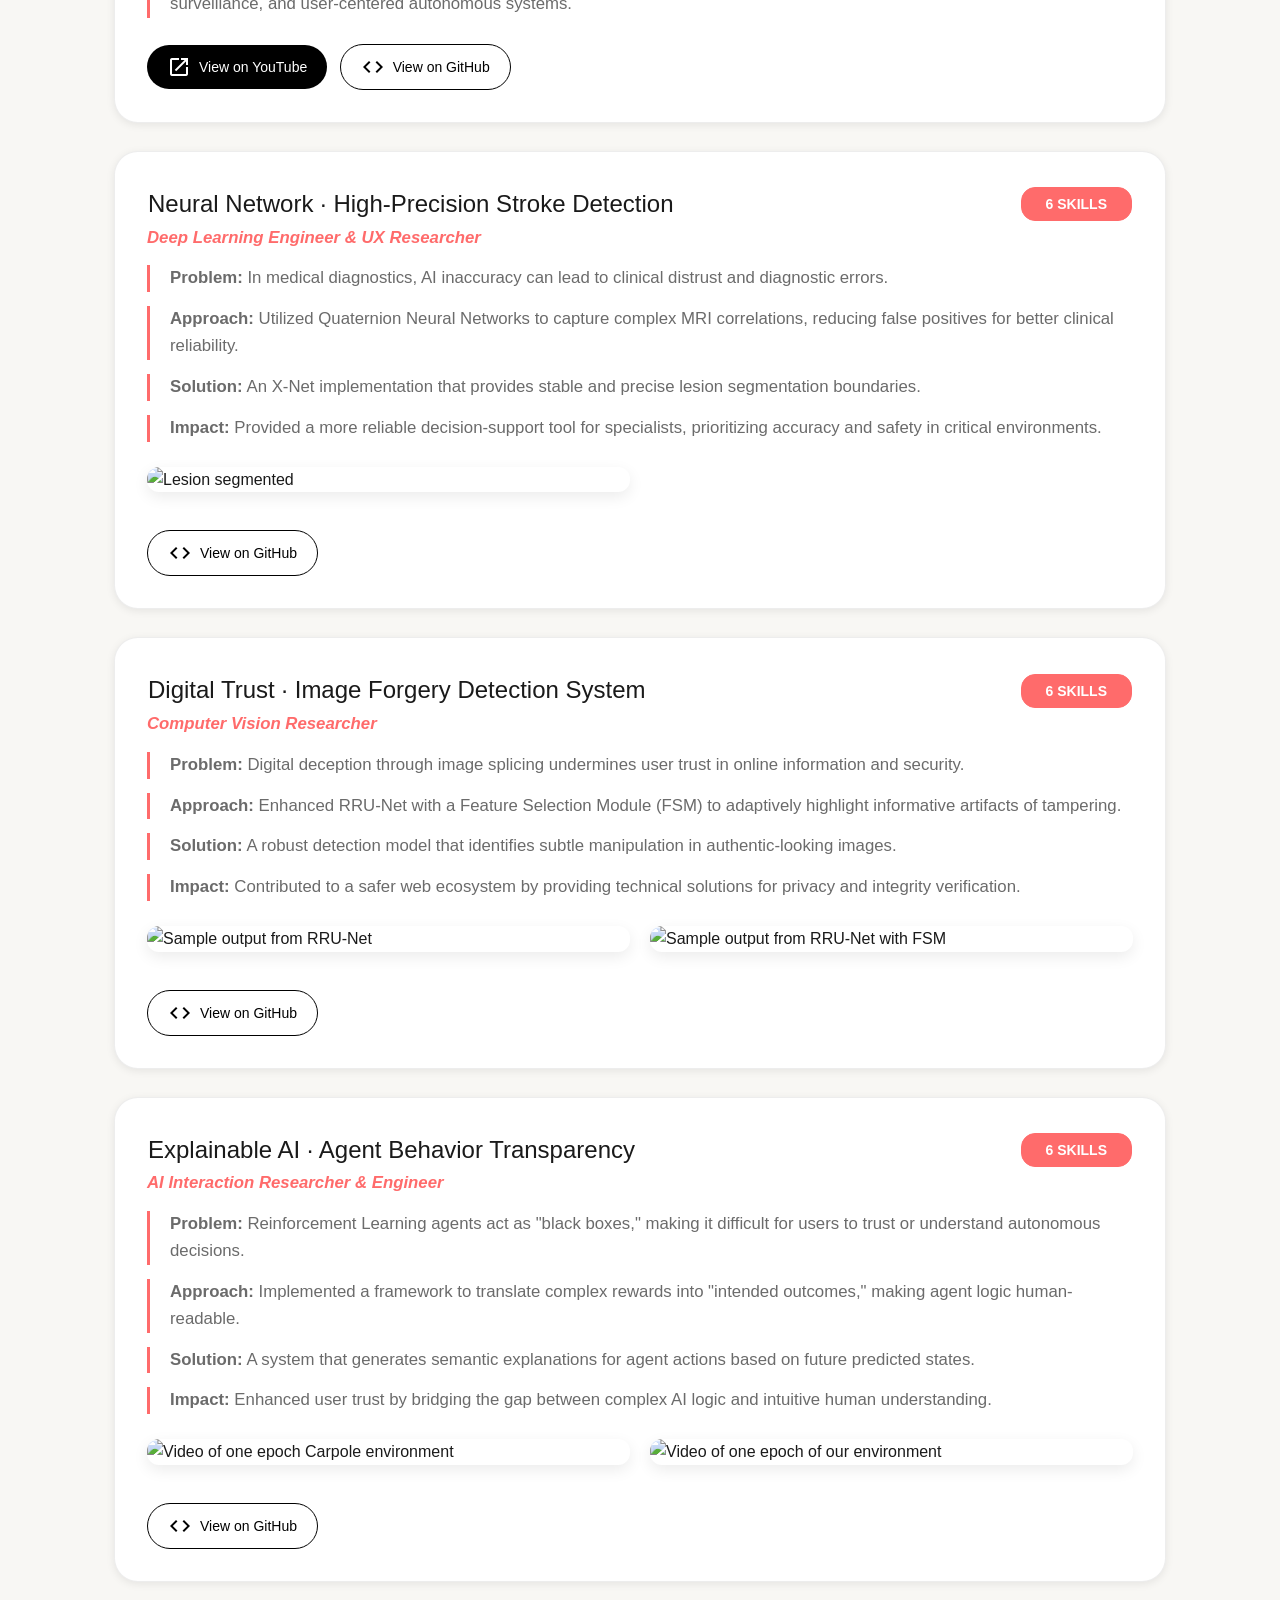
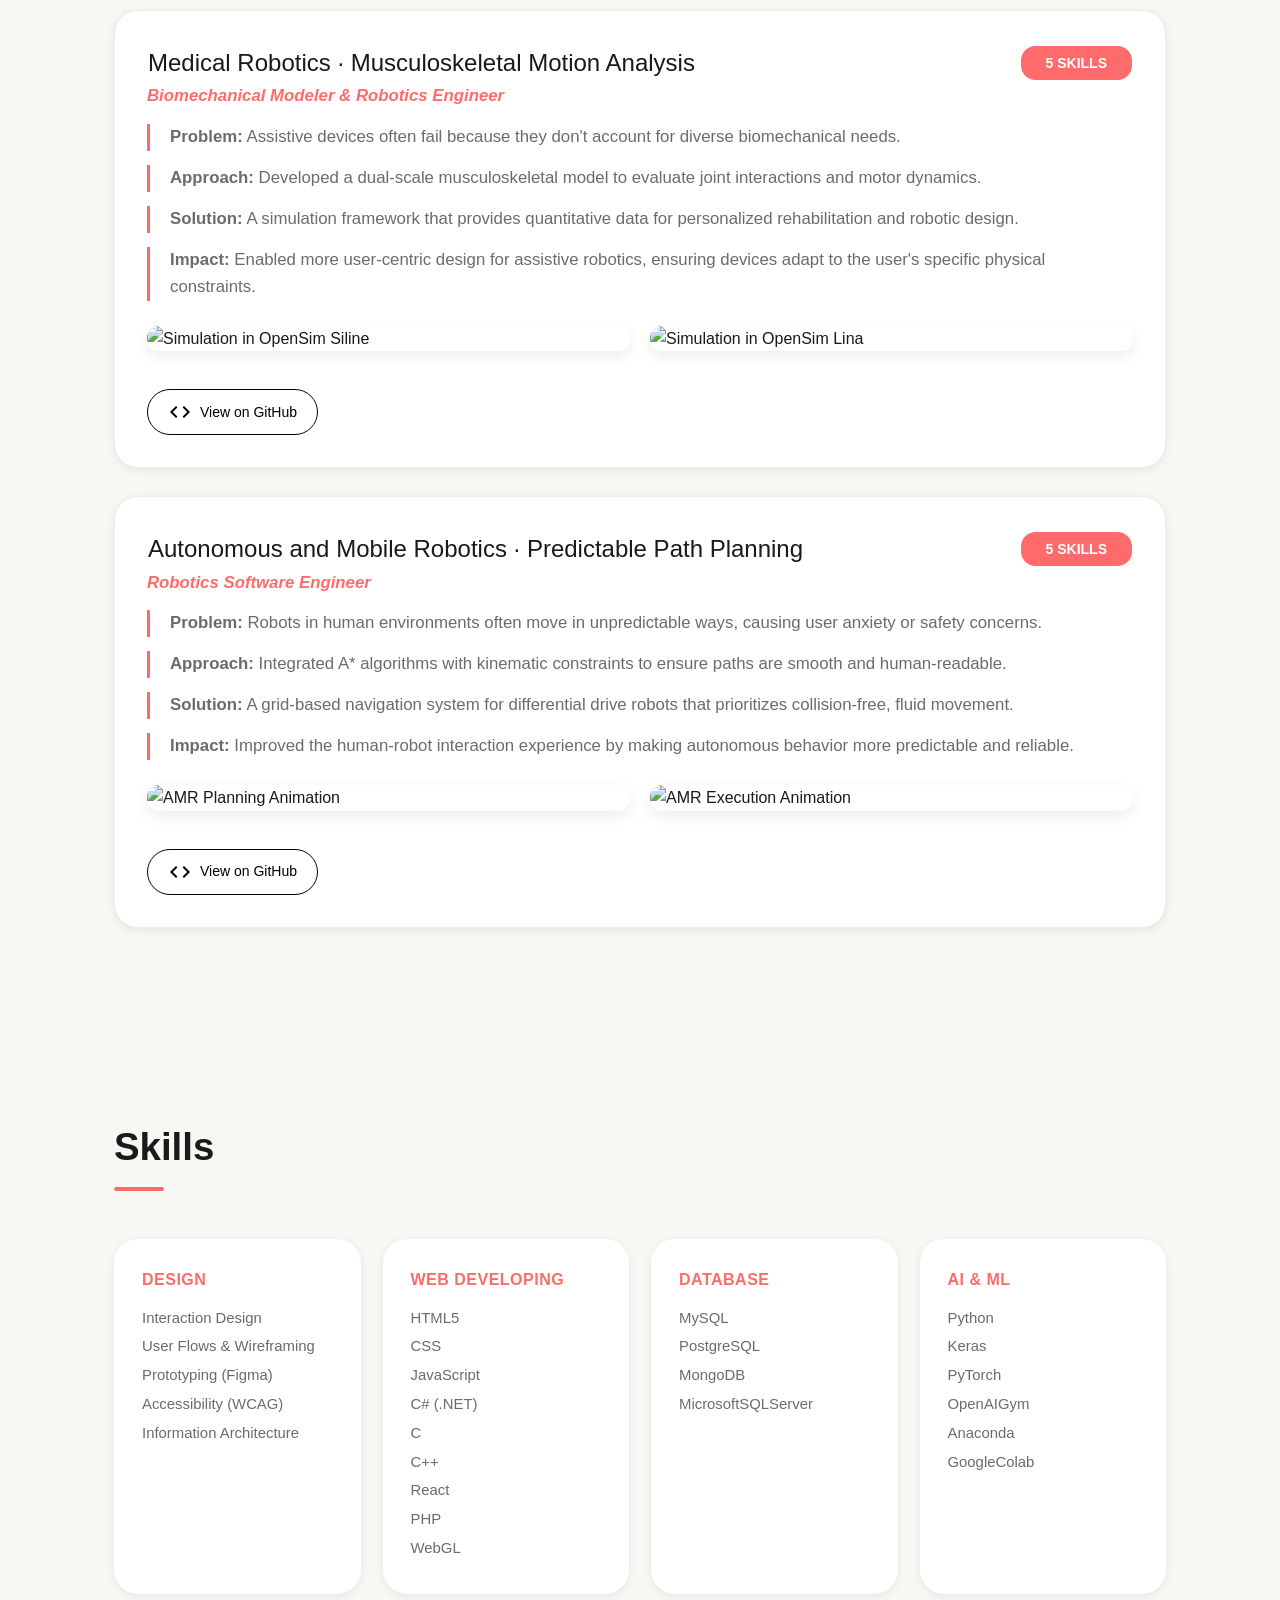
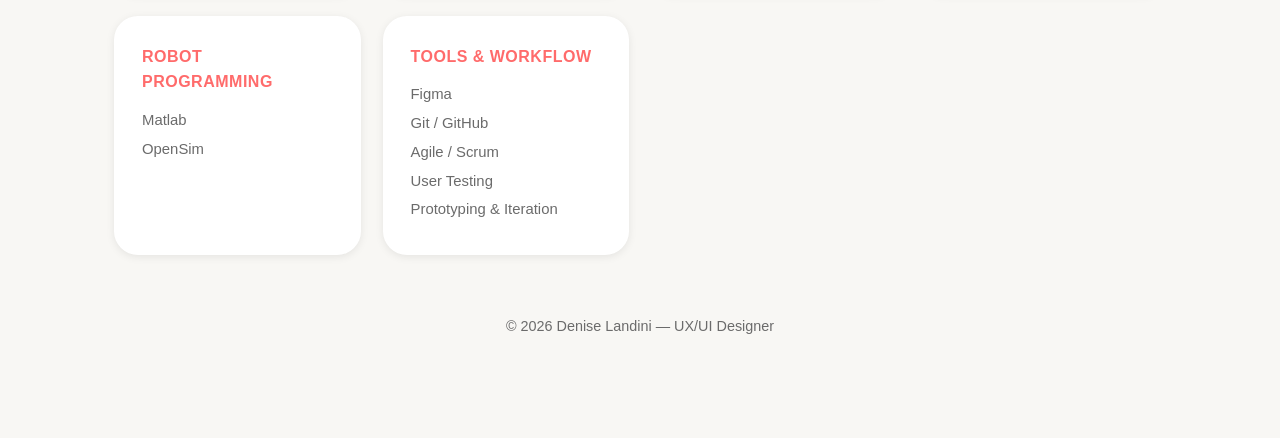
==== commit d7d05fbf: "Update index.html" ====
--- a/index.html
+++ b/index.html
@@ -1897,9 +1897,6 @@
               <li>PostgreSQL</li>
               <li>MongoDB</li>
               <li>MicrosoftSQLServer</li>
-              <li>PHP</li>
-              <li>Java</li>
-              <li>Eclipse</li>
             </ul>
           </div>
 
--- a/style/canvasBackground.css
+++ b/style/canvasBackground.css
@@ -0,0 +1,9 @@
+#bg-canvas {
+  position: fixed;
+  top: 0;
+  left: 0;
+  width: 100vw;
+  height: 100vh;
+  z-index: 0;
+  pointer-events: none;
+}
--- a/style/scrollReveal.css
+++ b/style/scrollReveal.css
@@ -0,0 +1,12 @@
+.scroll-reveal {
+  opacity: 0 !important;
+  transform: translateY(40px) !important;
+  transition:
+    opacity 0.7s cubic-bezier(0.16, 1, 0.3, 1),
+    transform 0.7s cubic-bezier(0.16, 1, 0.3, 1) !important;
+}
+
+.scroll-reveal.visible {
+  opacity: 1 !important;
+  transform: none !important;
+}
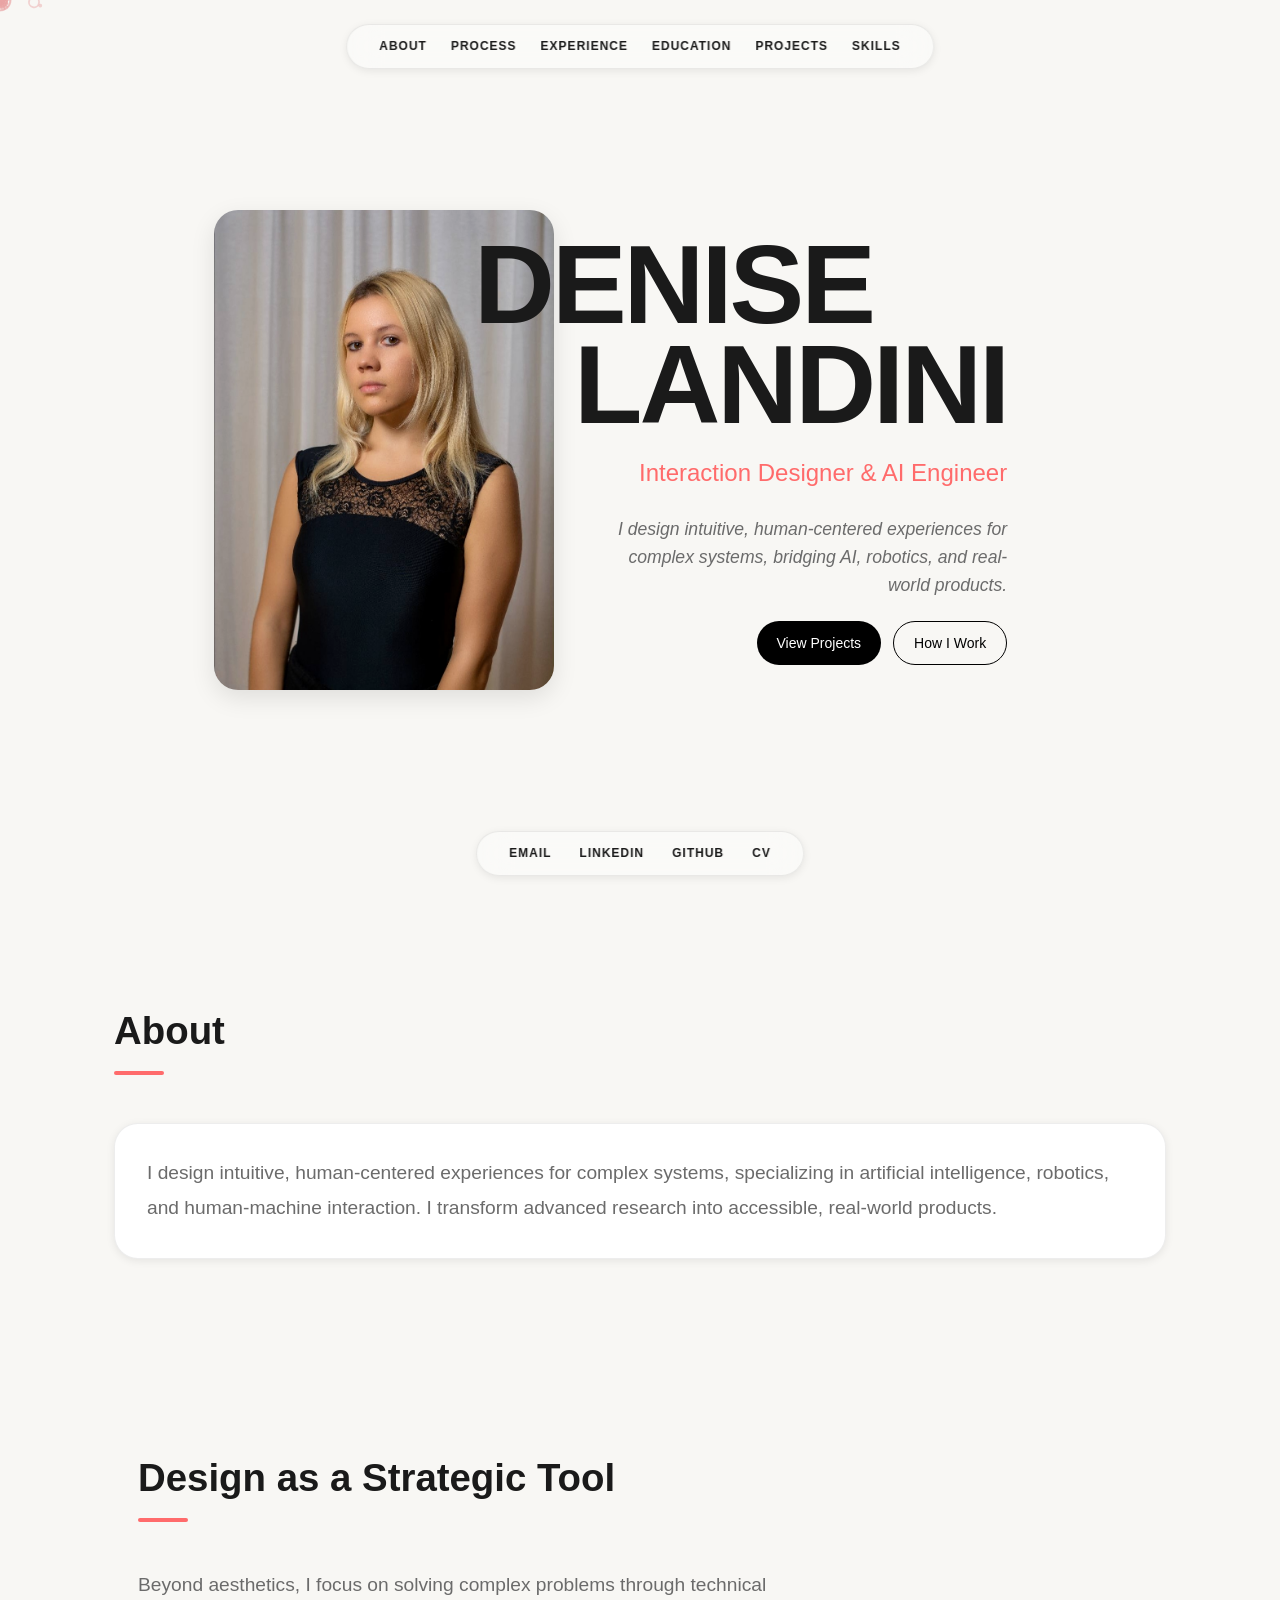
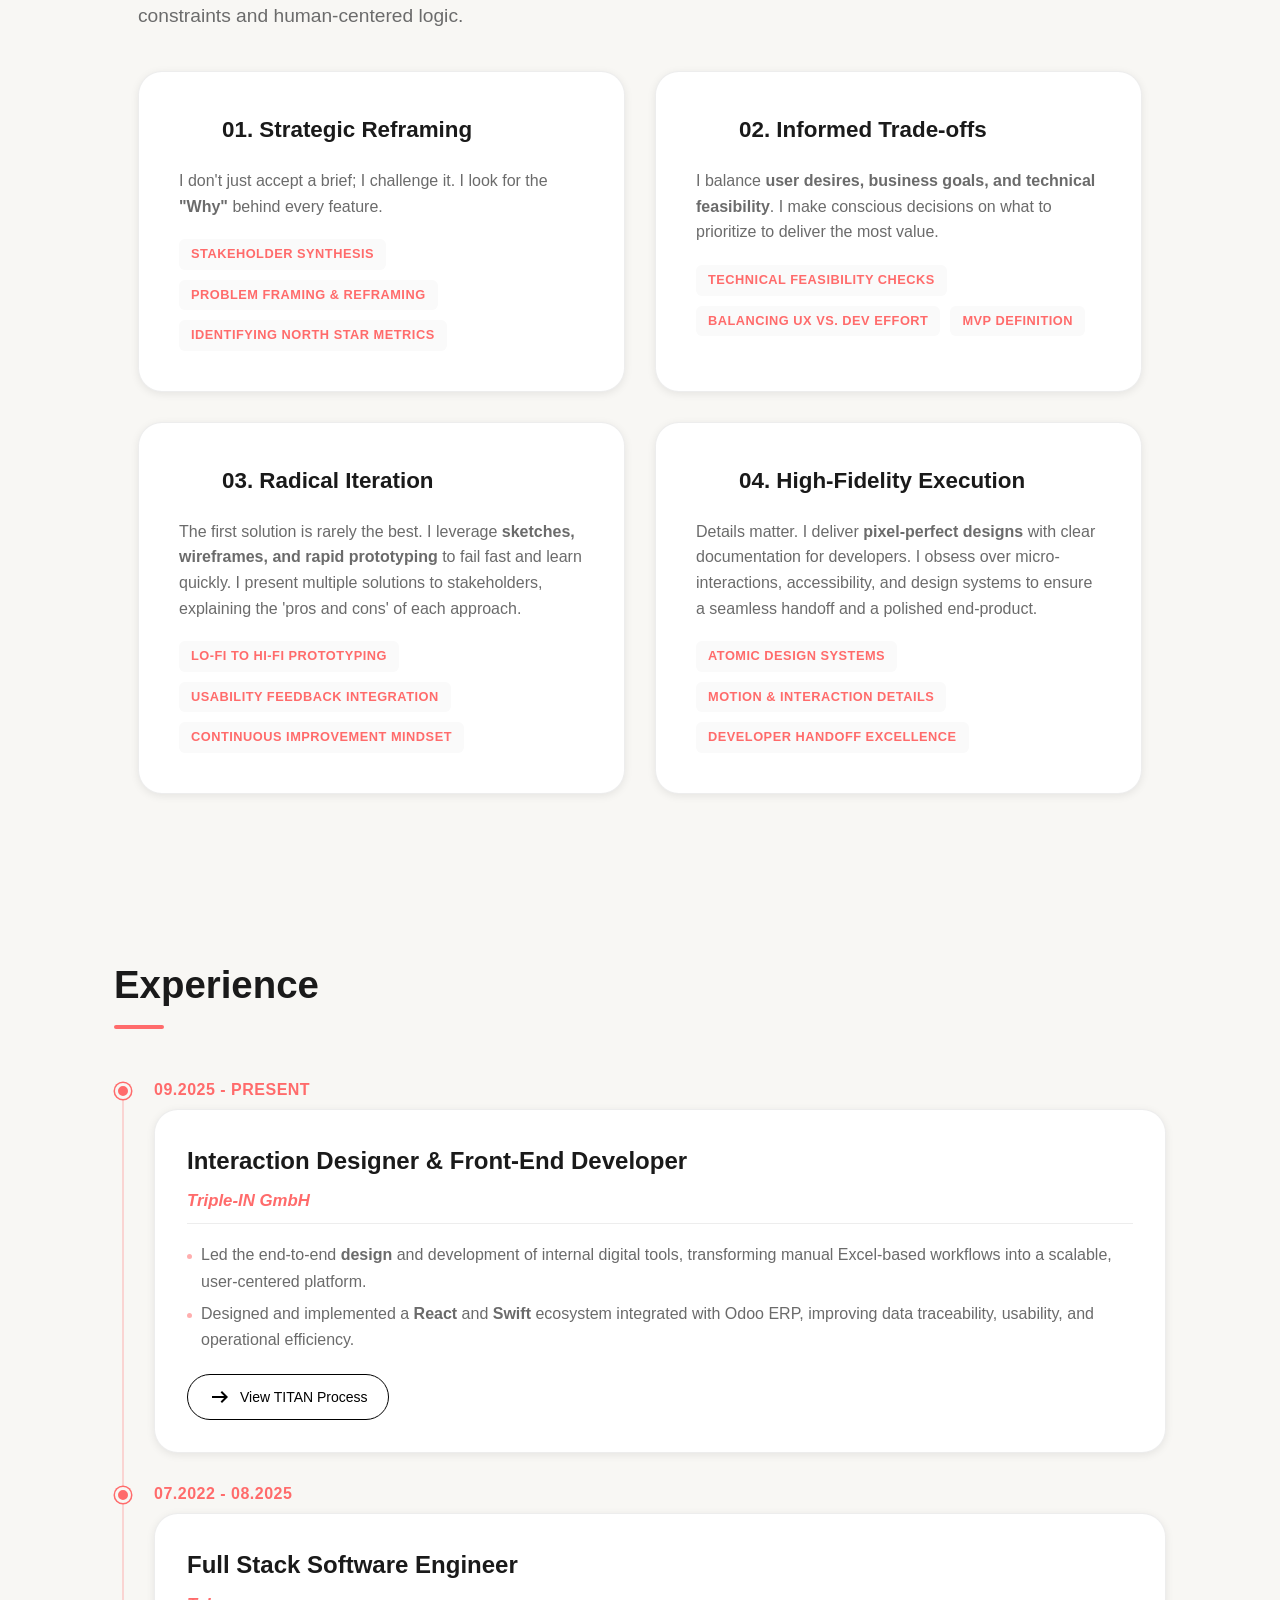
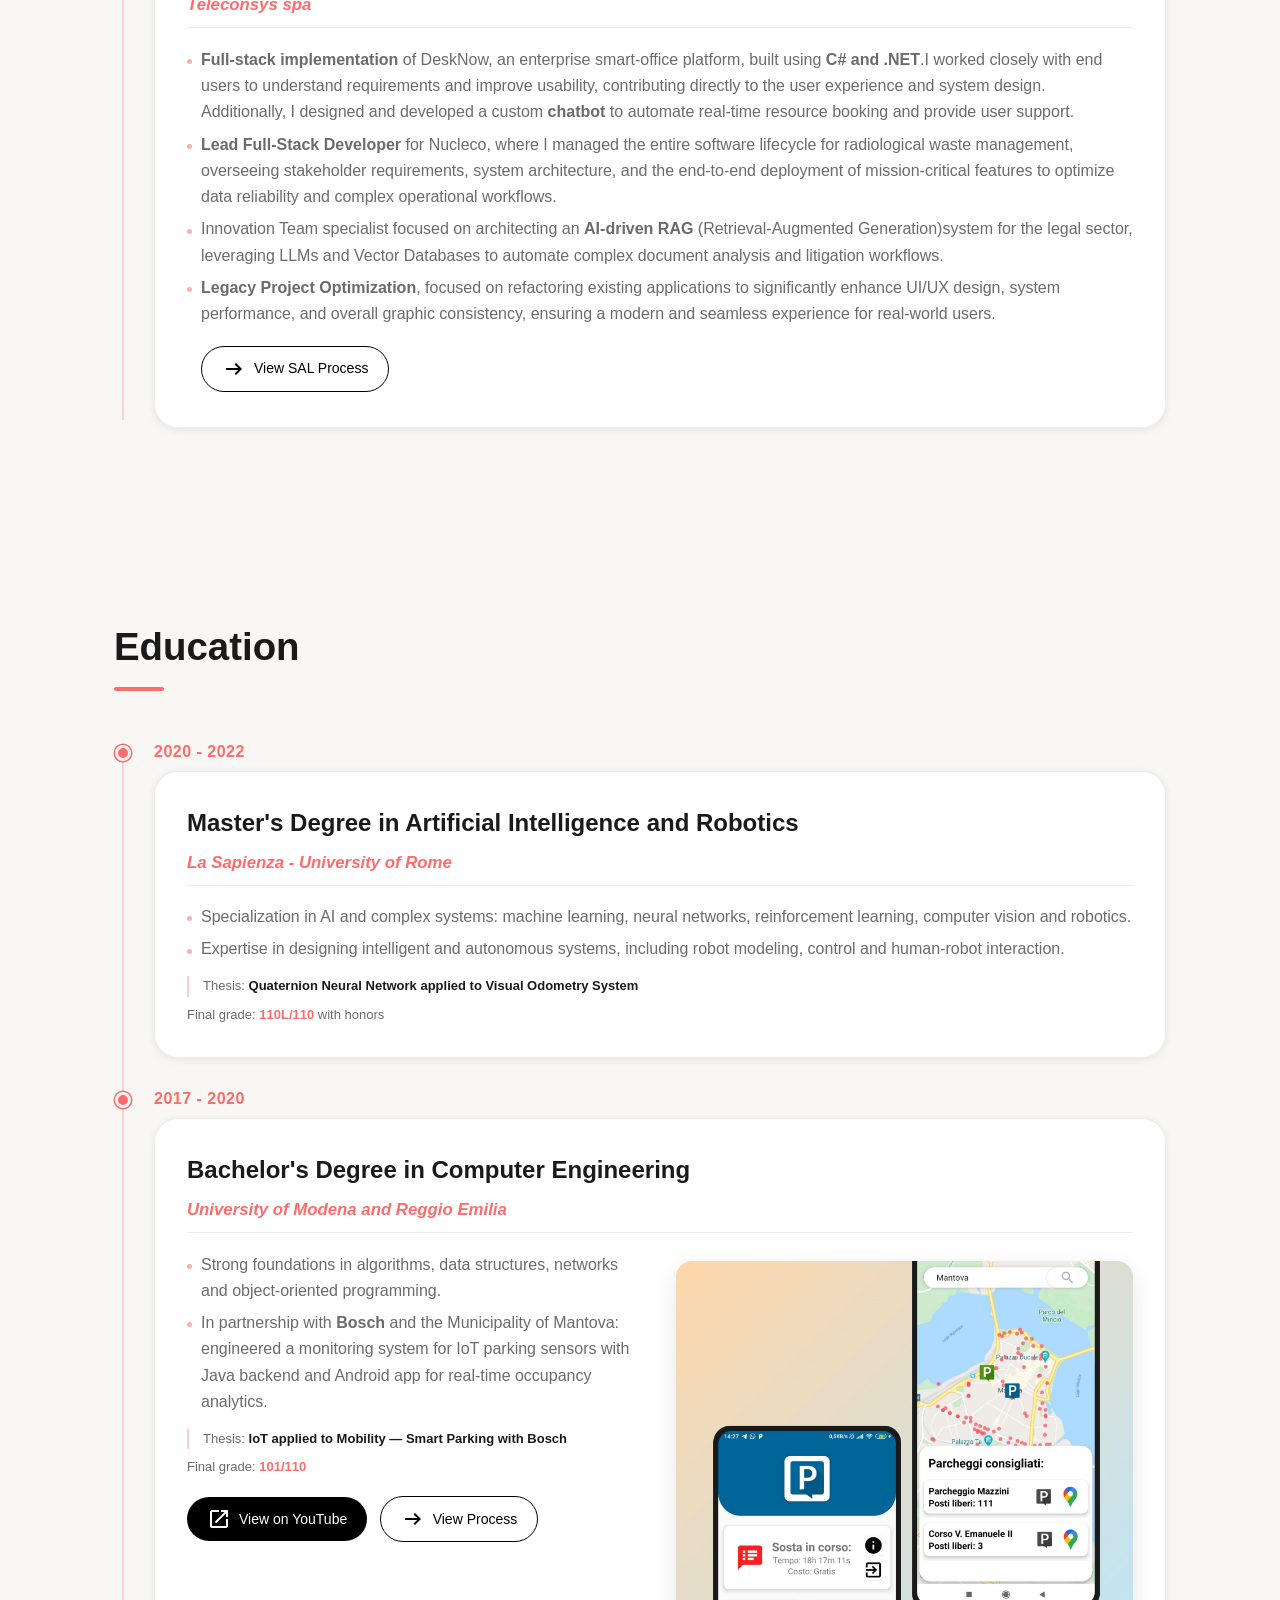
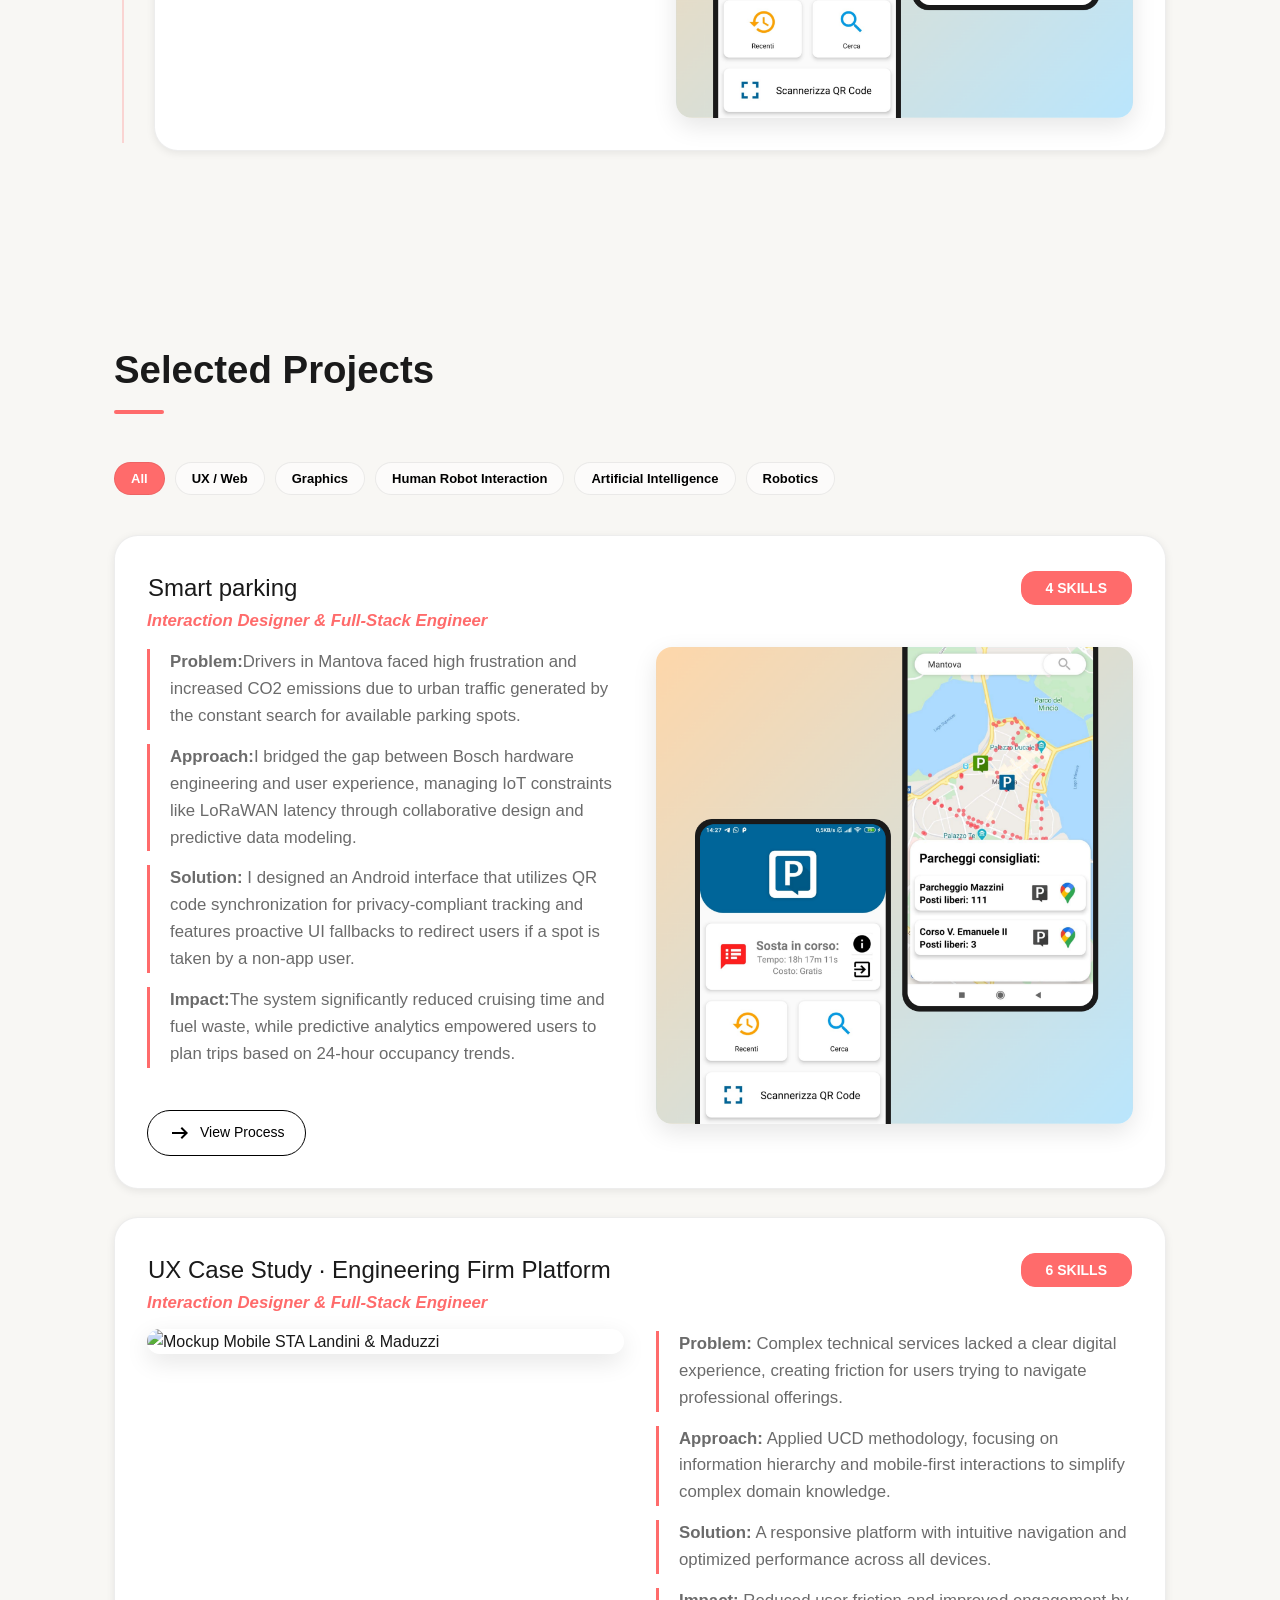
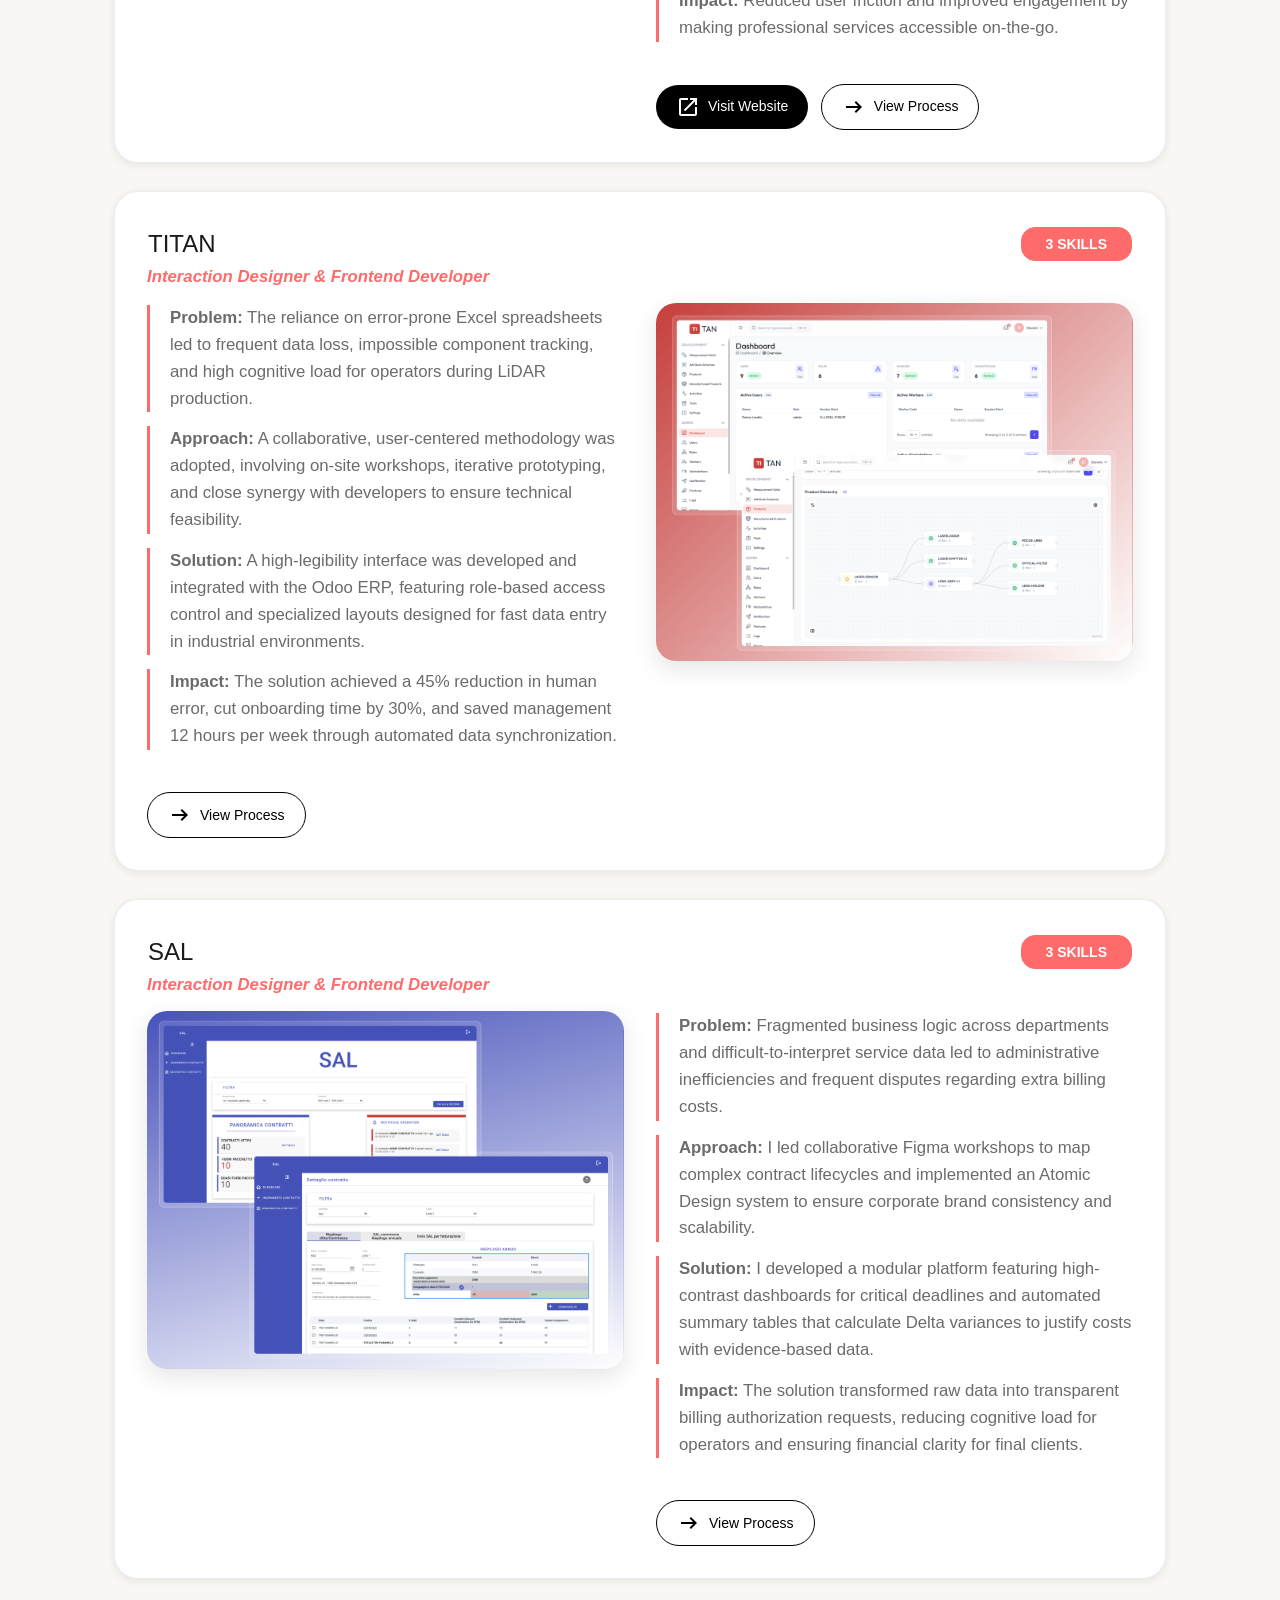
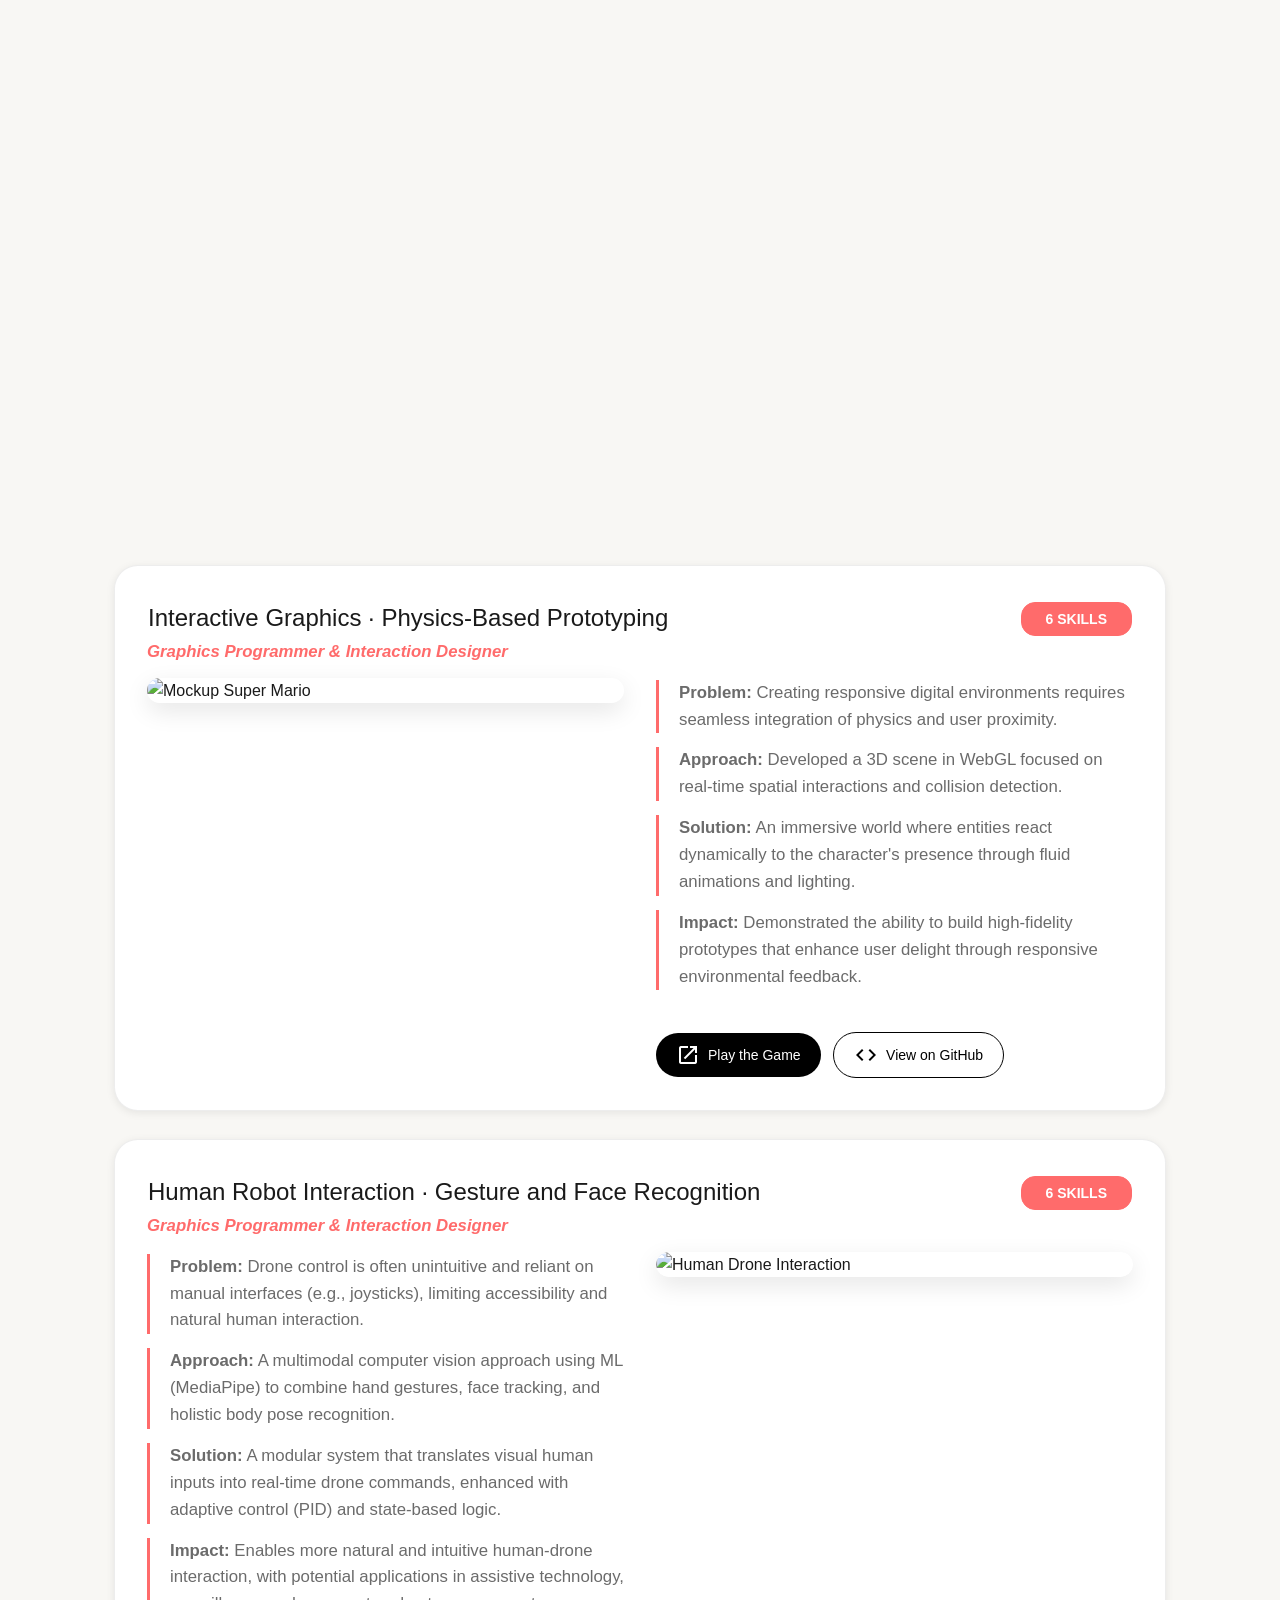
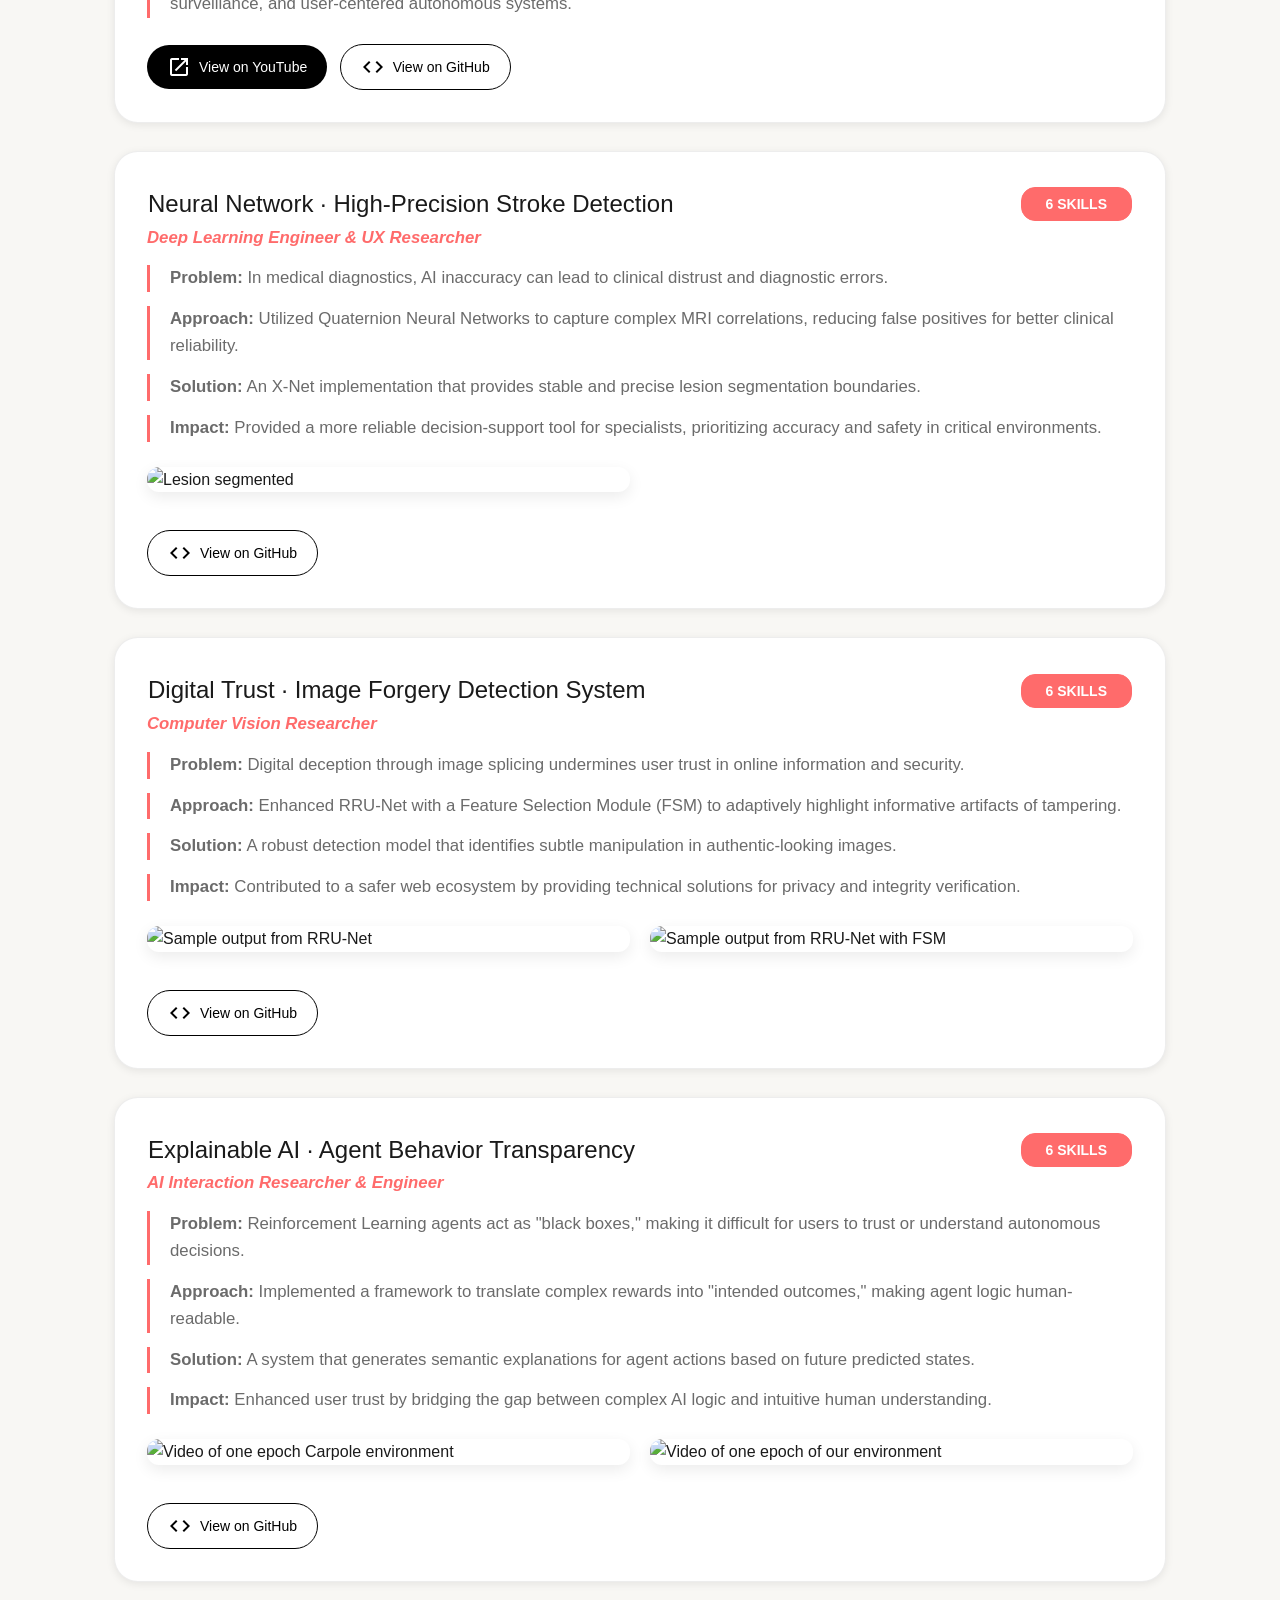
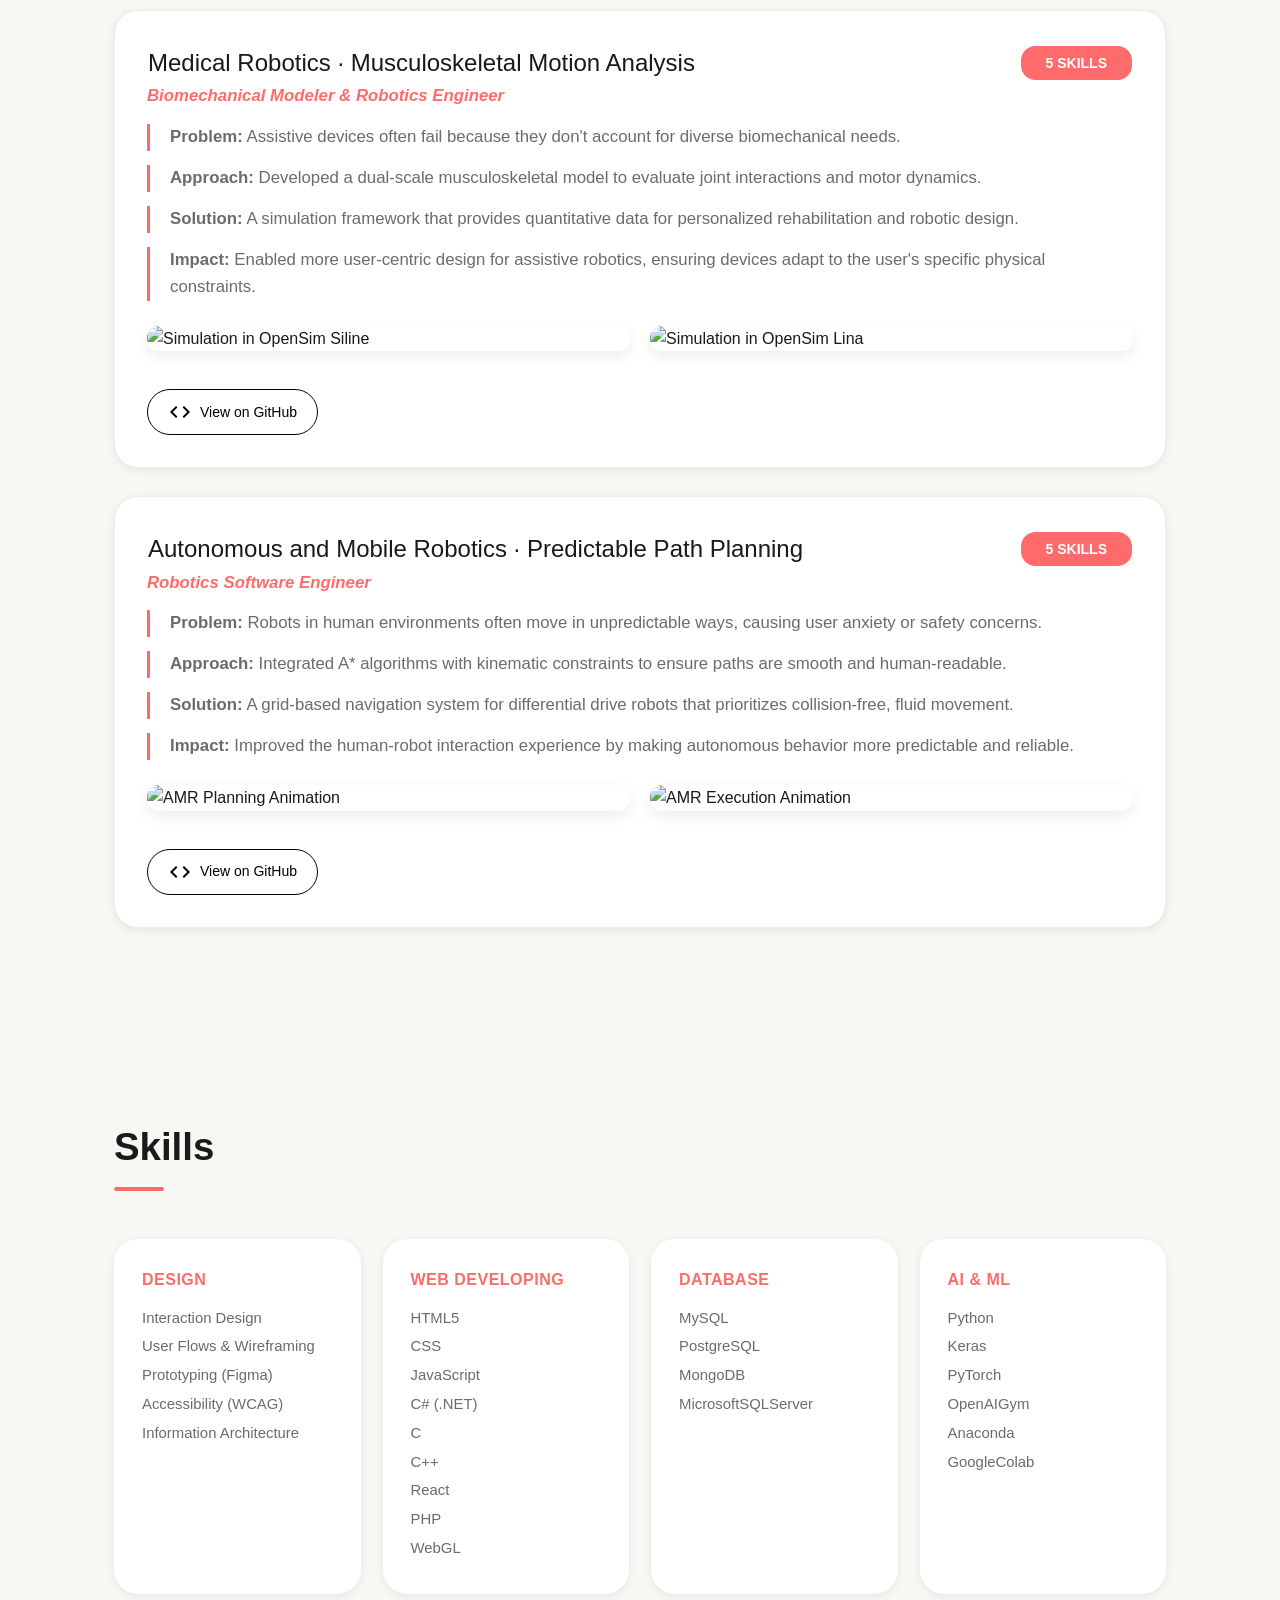
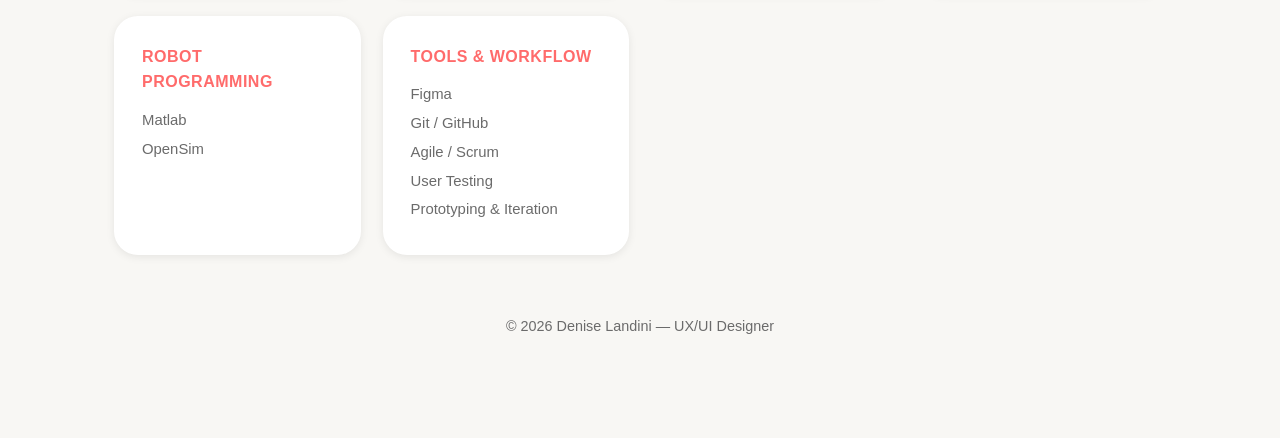
==== commit c80f1b26: "Update index.html" ====
--- a/index.html
+++ b/index.html
@@ -1105,10 +1105,13 @@
             <h3>Smart parking</h3>
 
             <div class="skills-wrapper">
-              <button class="skills-trigger">6 SKILLS</button>
+              <button class="skills-trigger">4 SKILLS</button>
 
               <div class="skills-popout">
-                <span class="skill-tag" style="--i: 1">UX Research</span>
+                <span class="skill-tag" style="--i: 1">UX Design</span>
+                <span class="skill-tag" style="--i: 2">Android Studio</span>
+                <span class="skill-tag" style="--i: 3">Frontend Development</span>
+                <span class="skill-tag" style="--i: 4">Requirements analysis</span>
               </div>
             </div>
           </div>
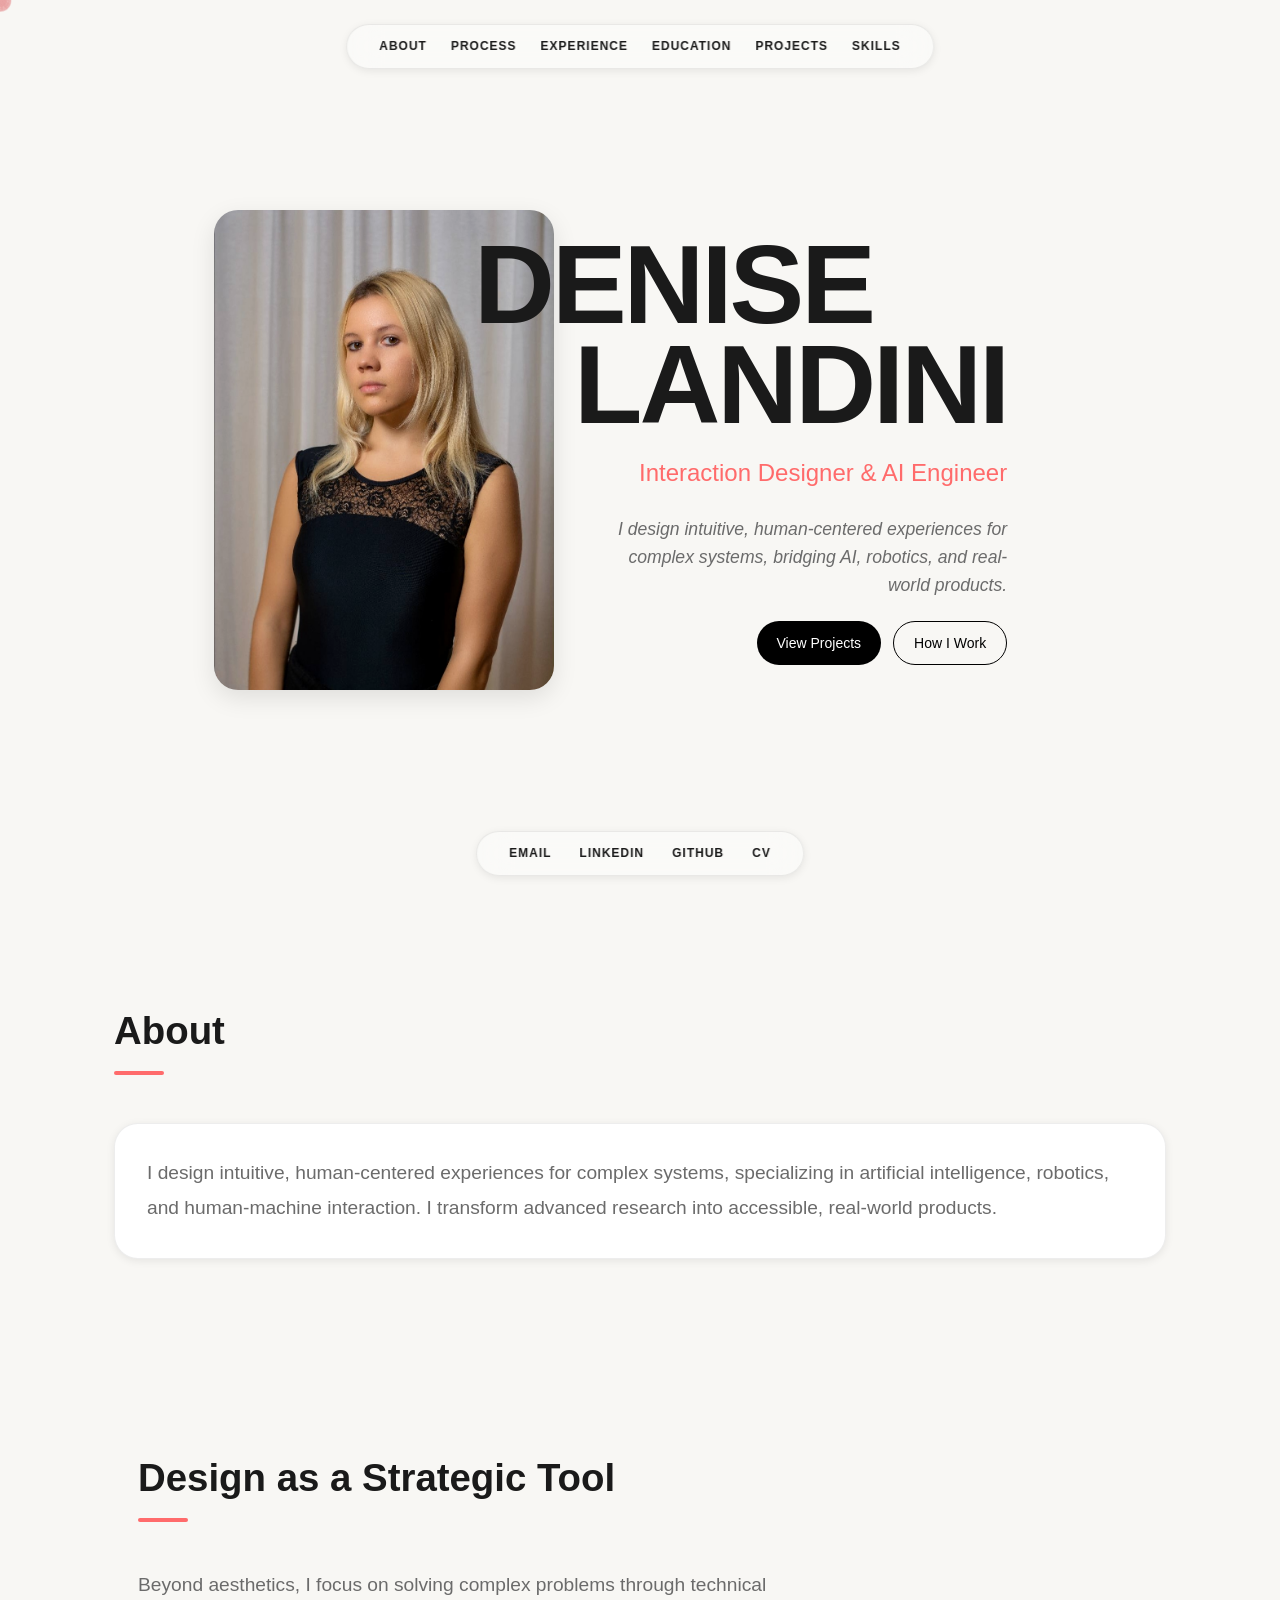
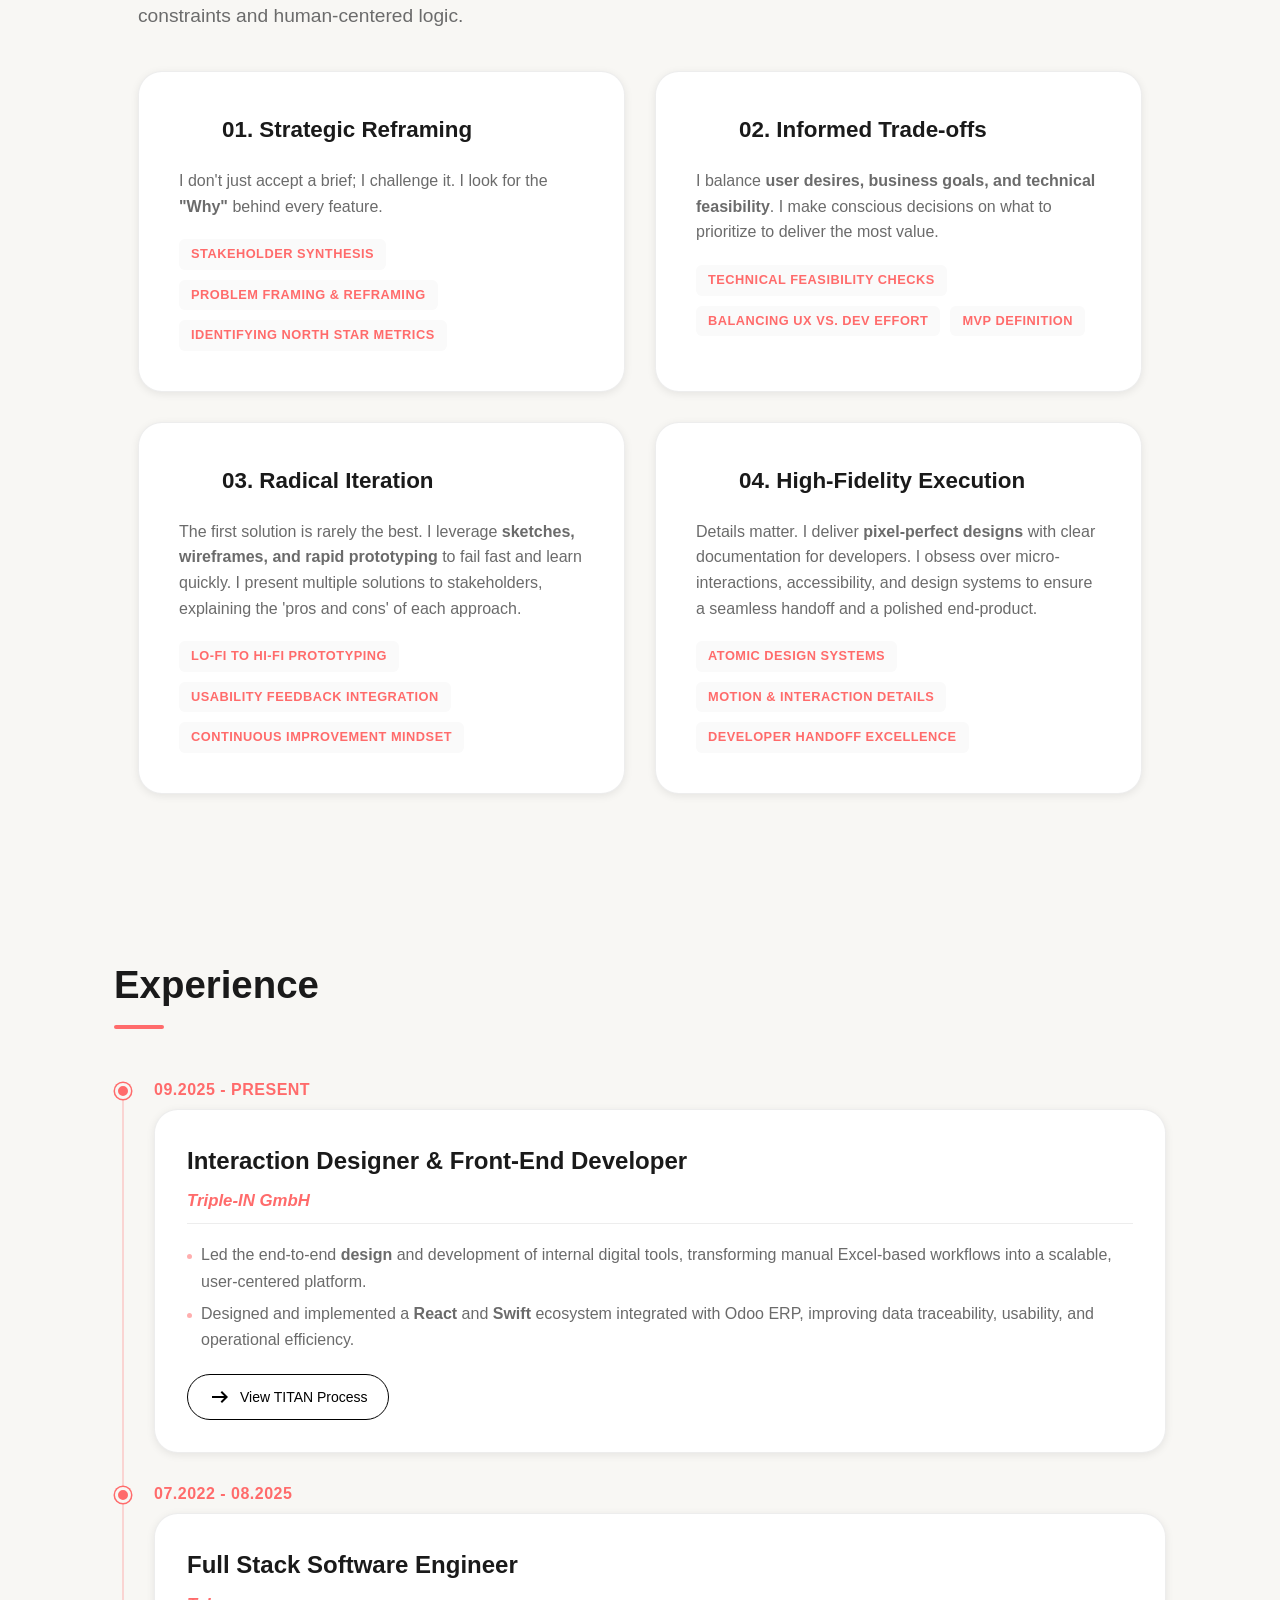
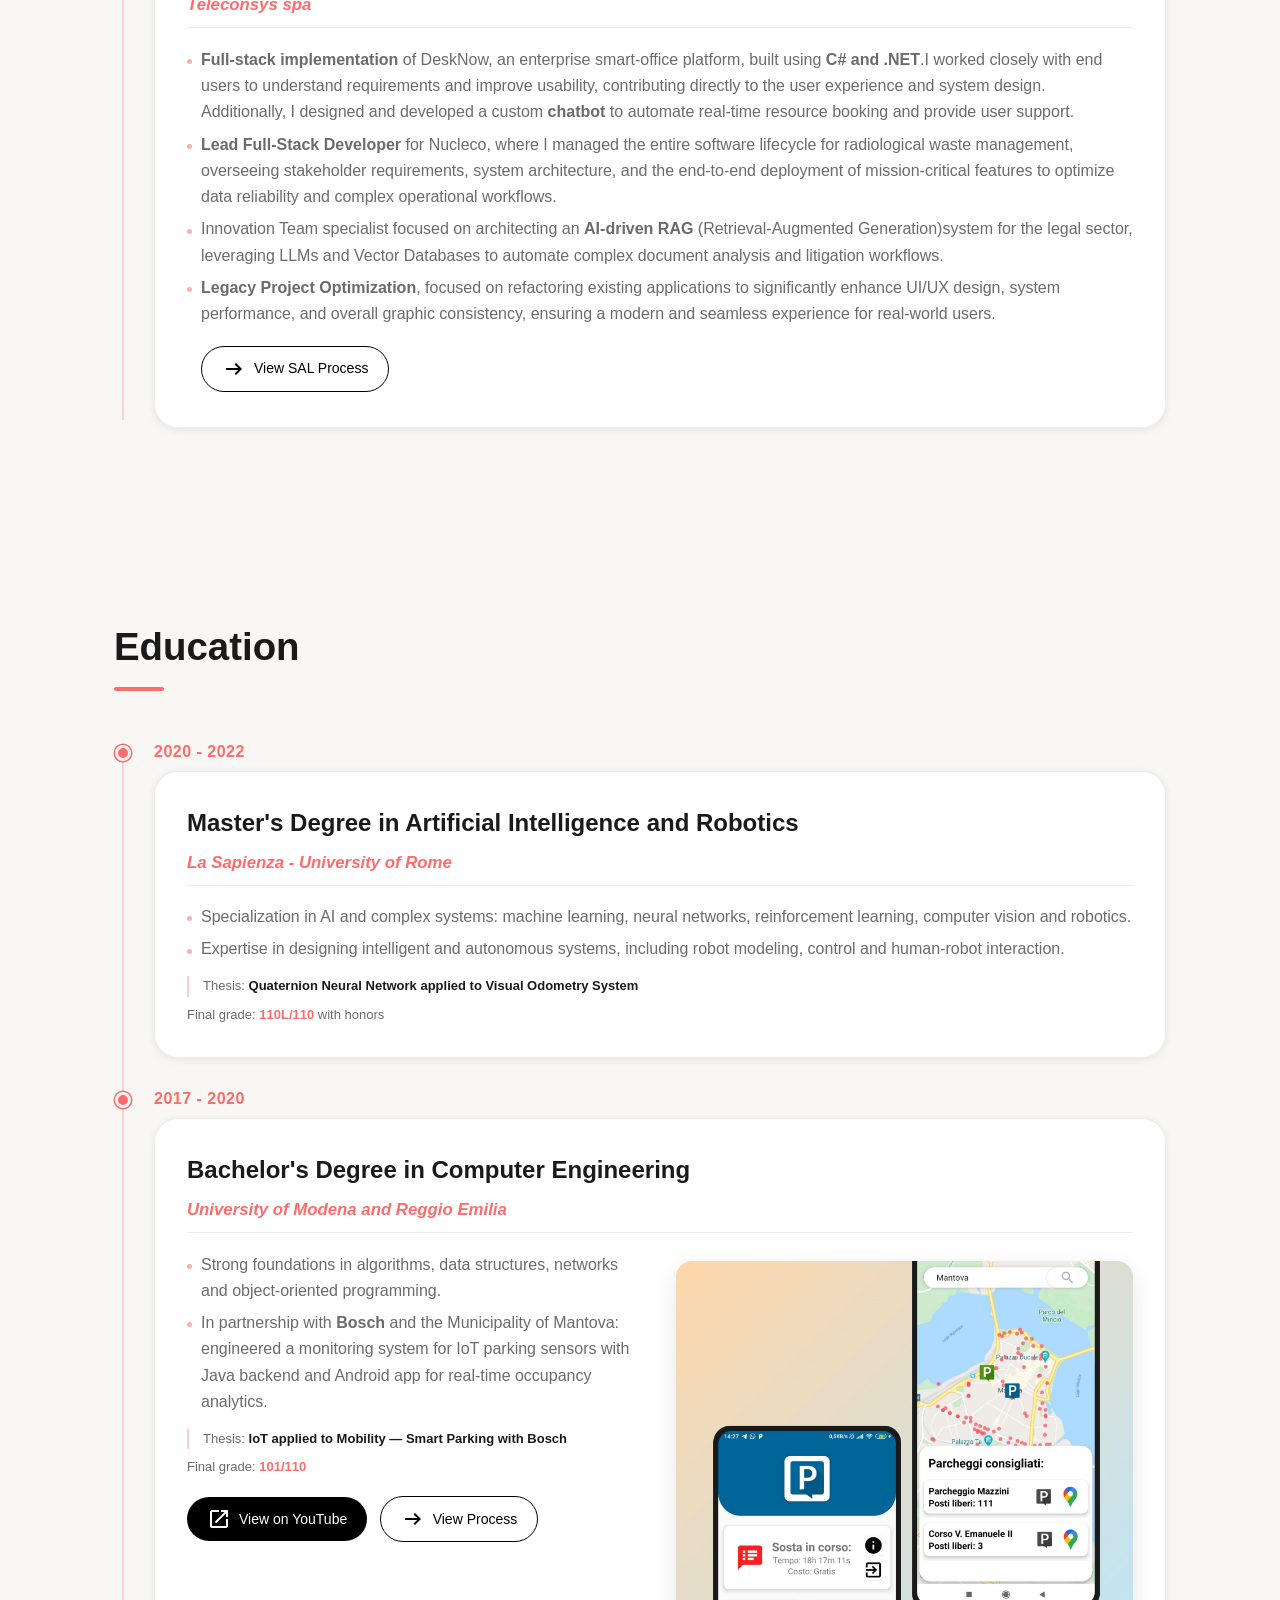
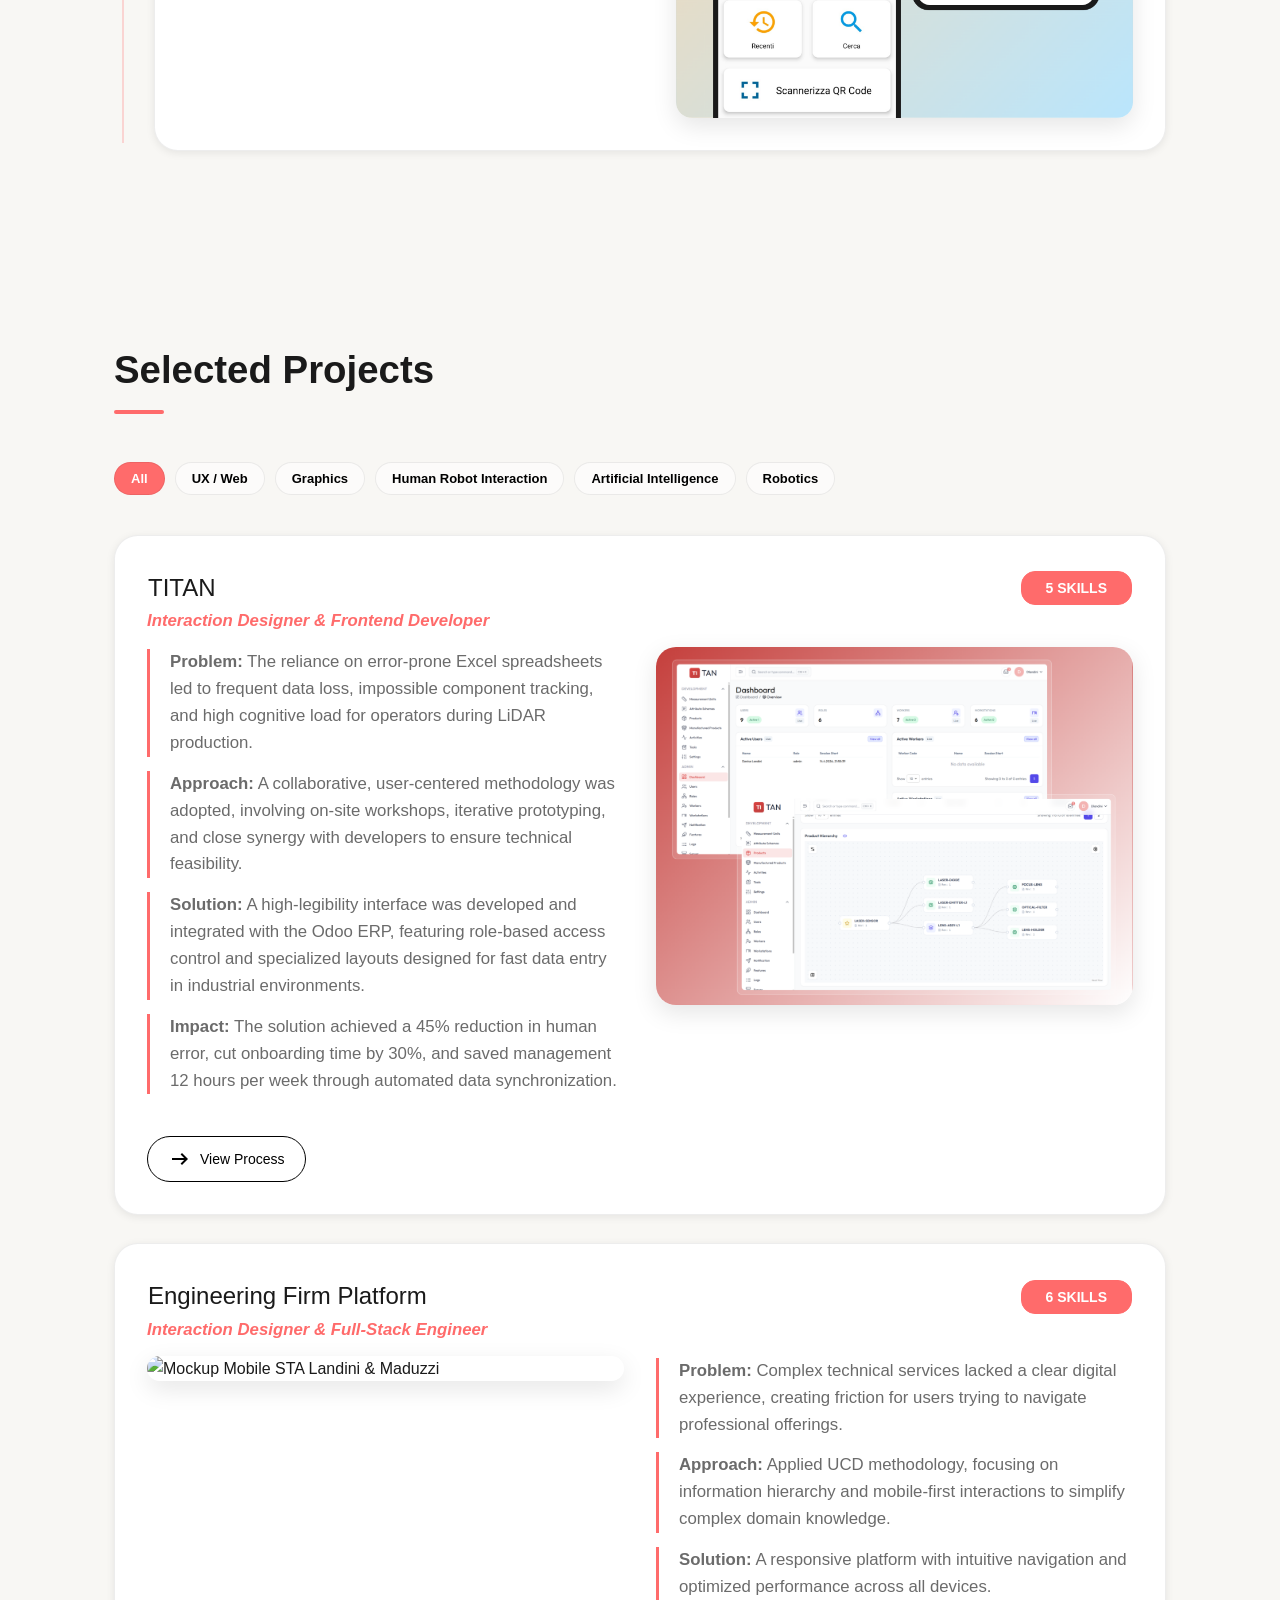
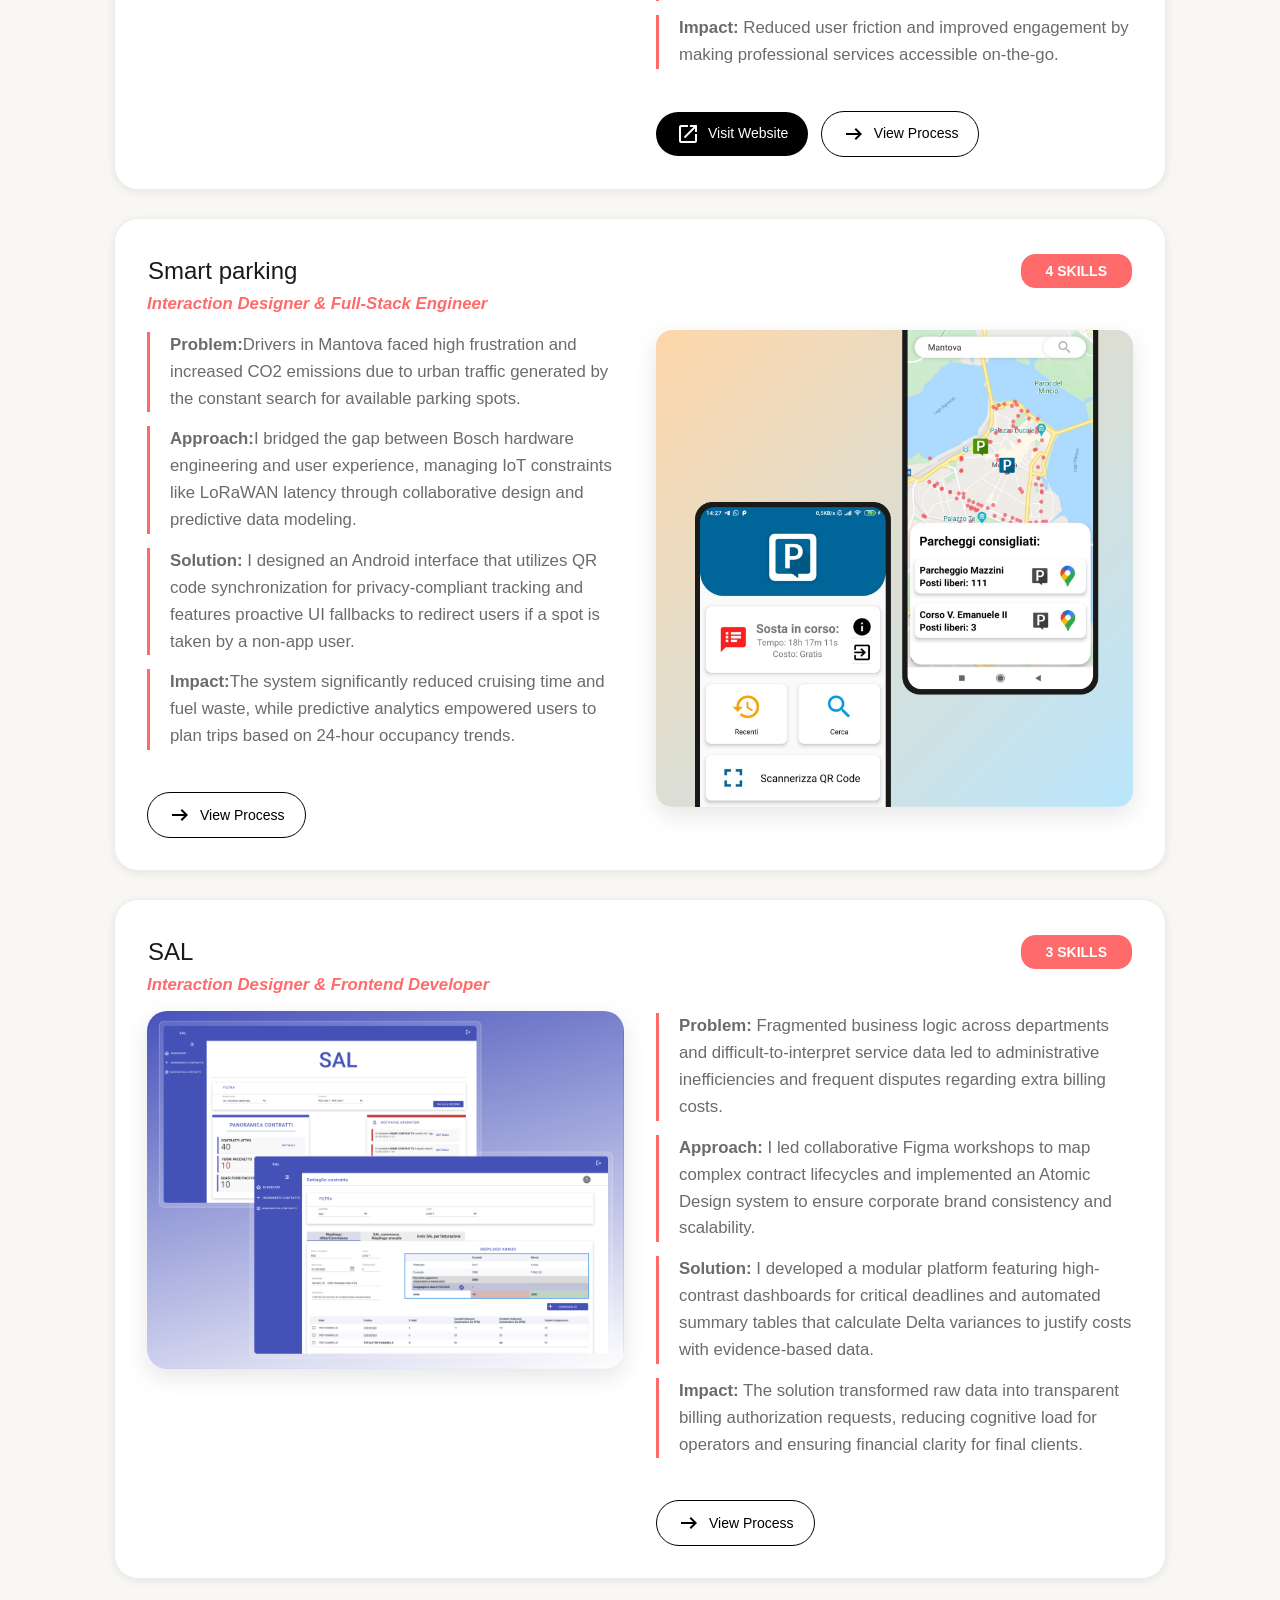
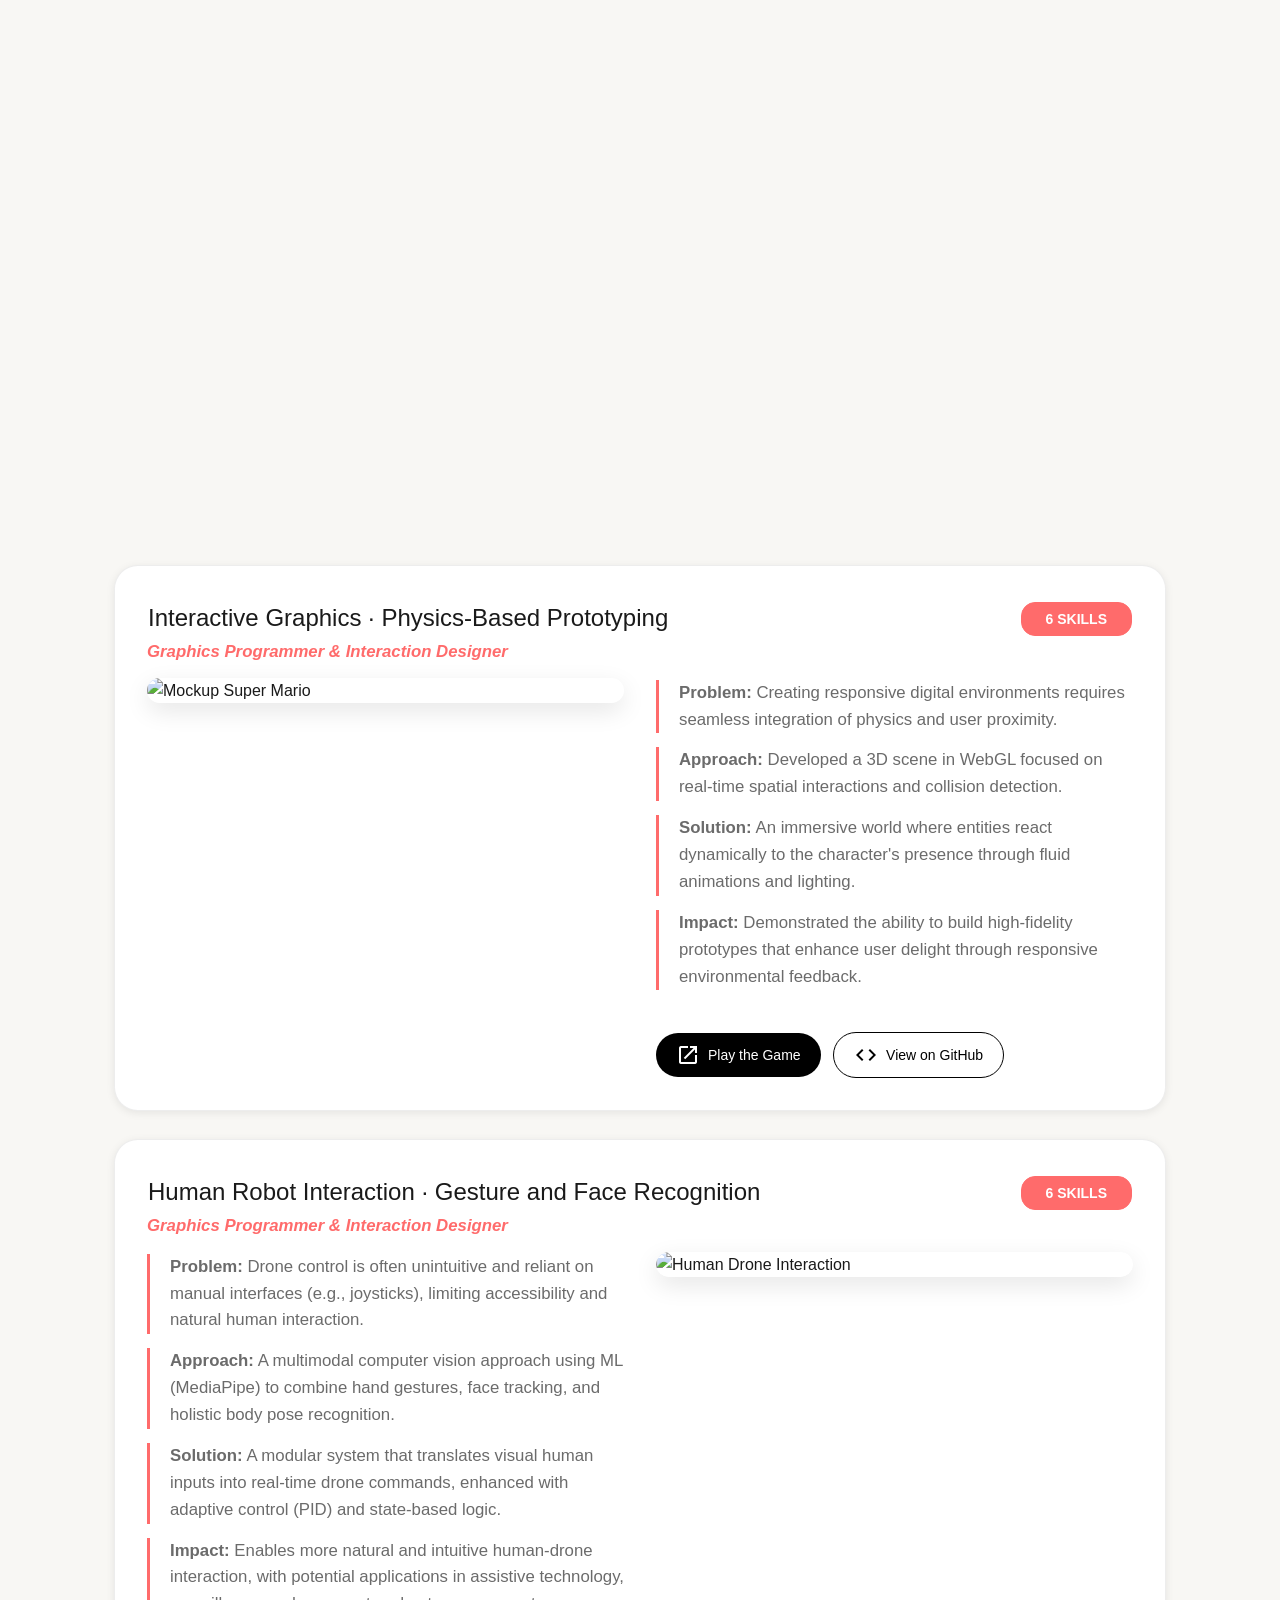
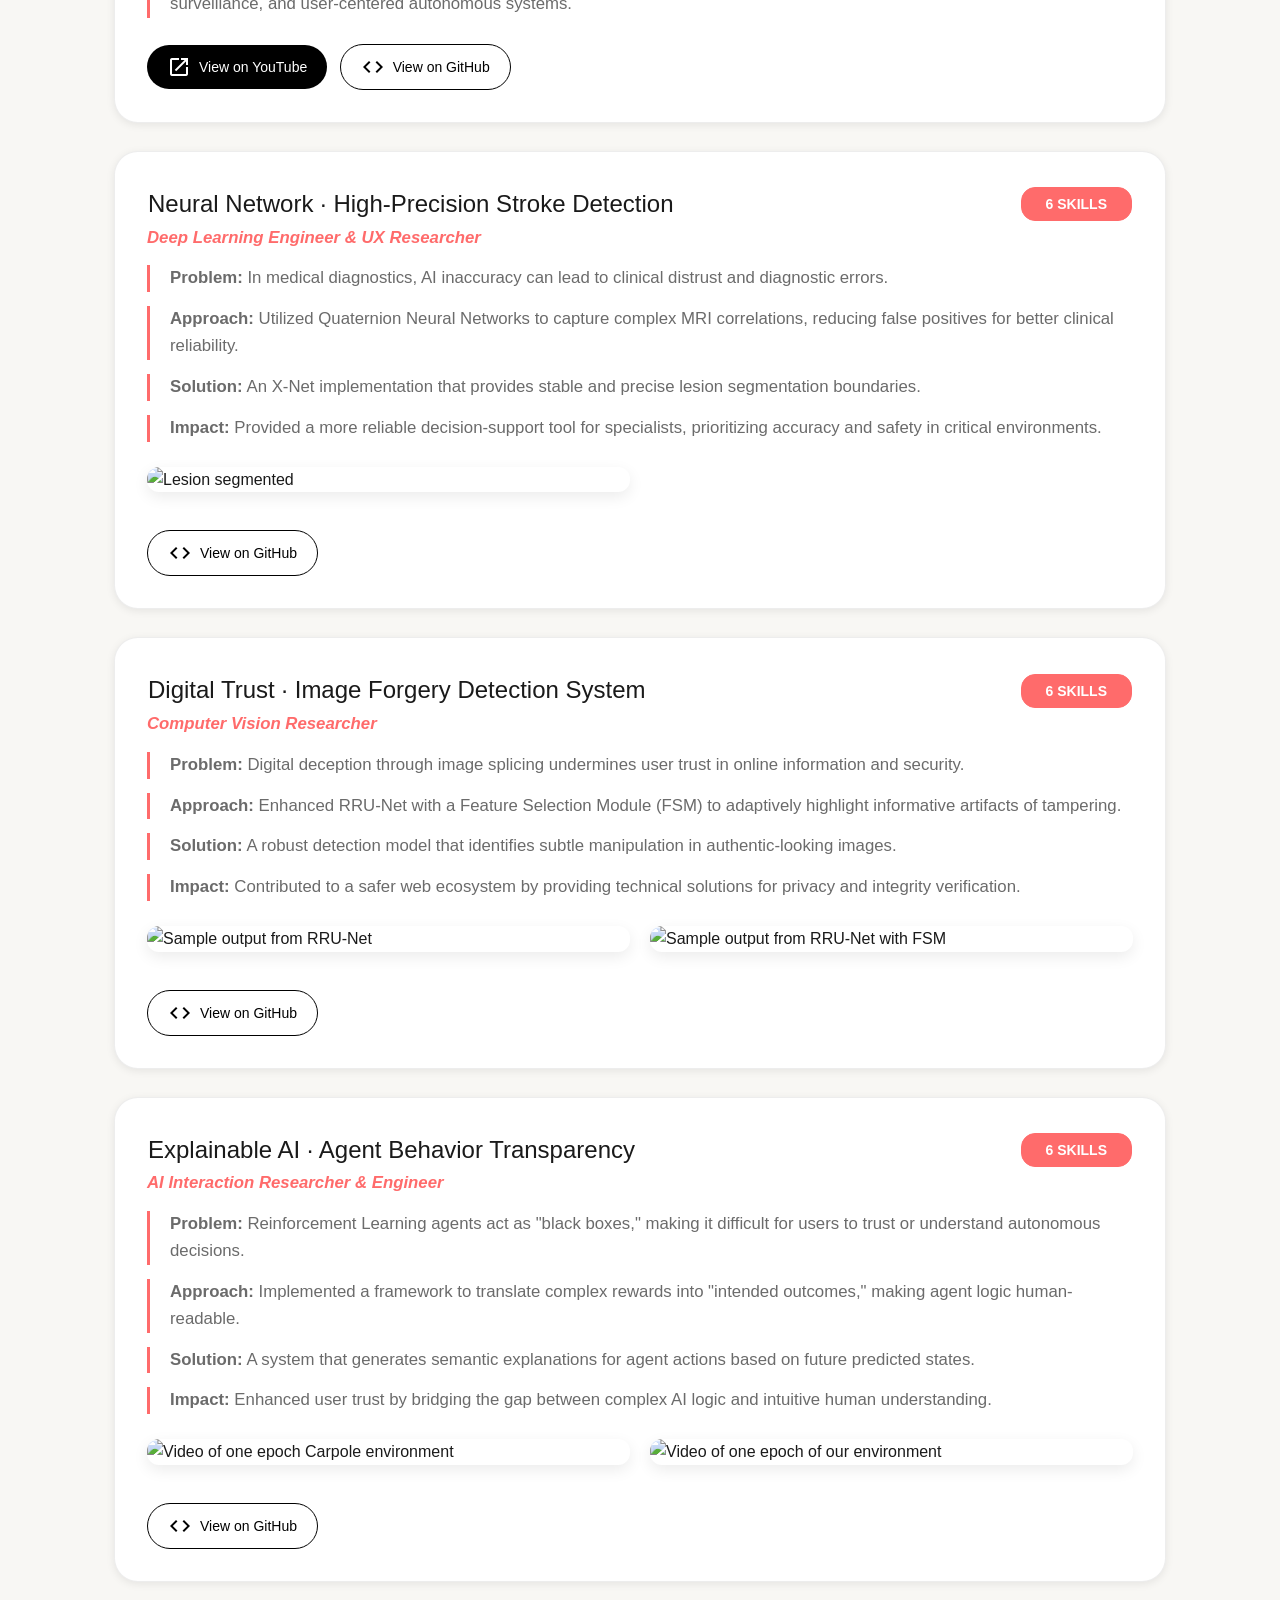
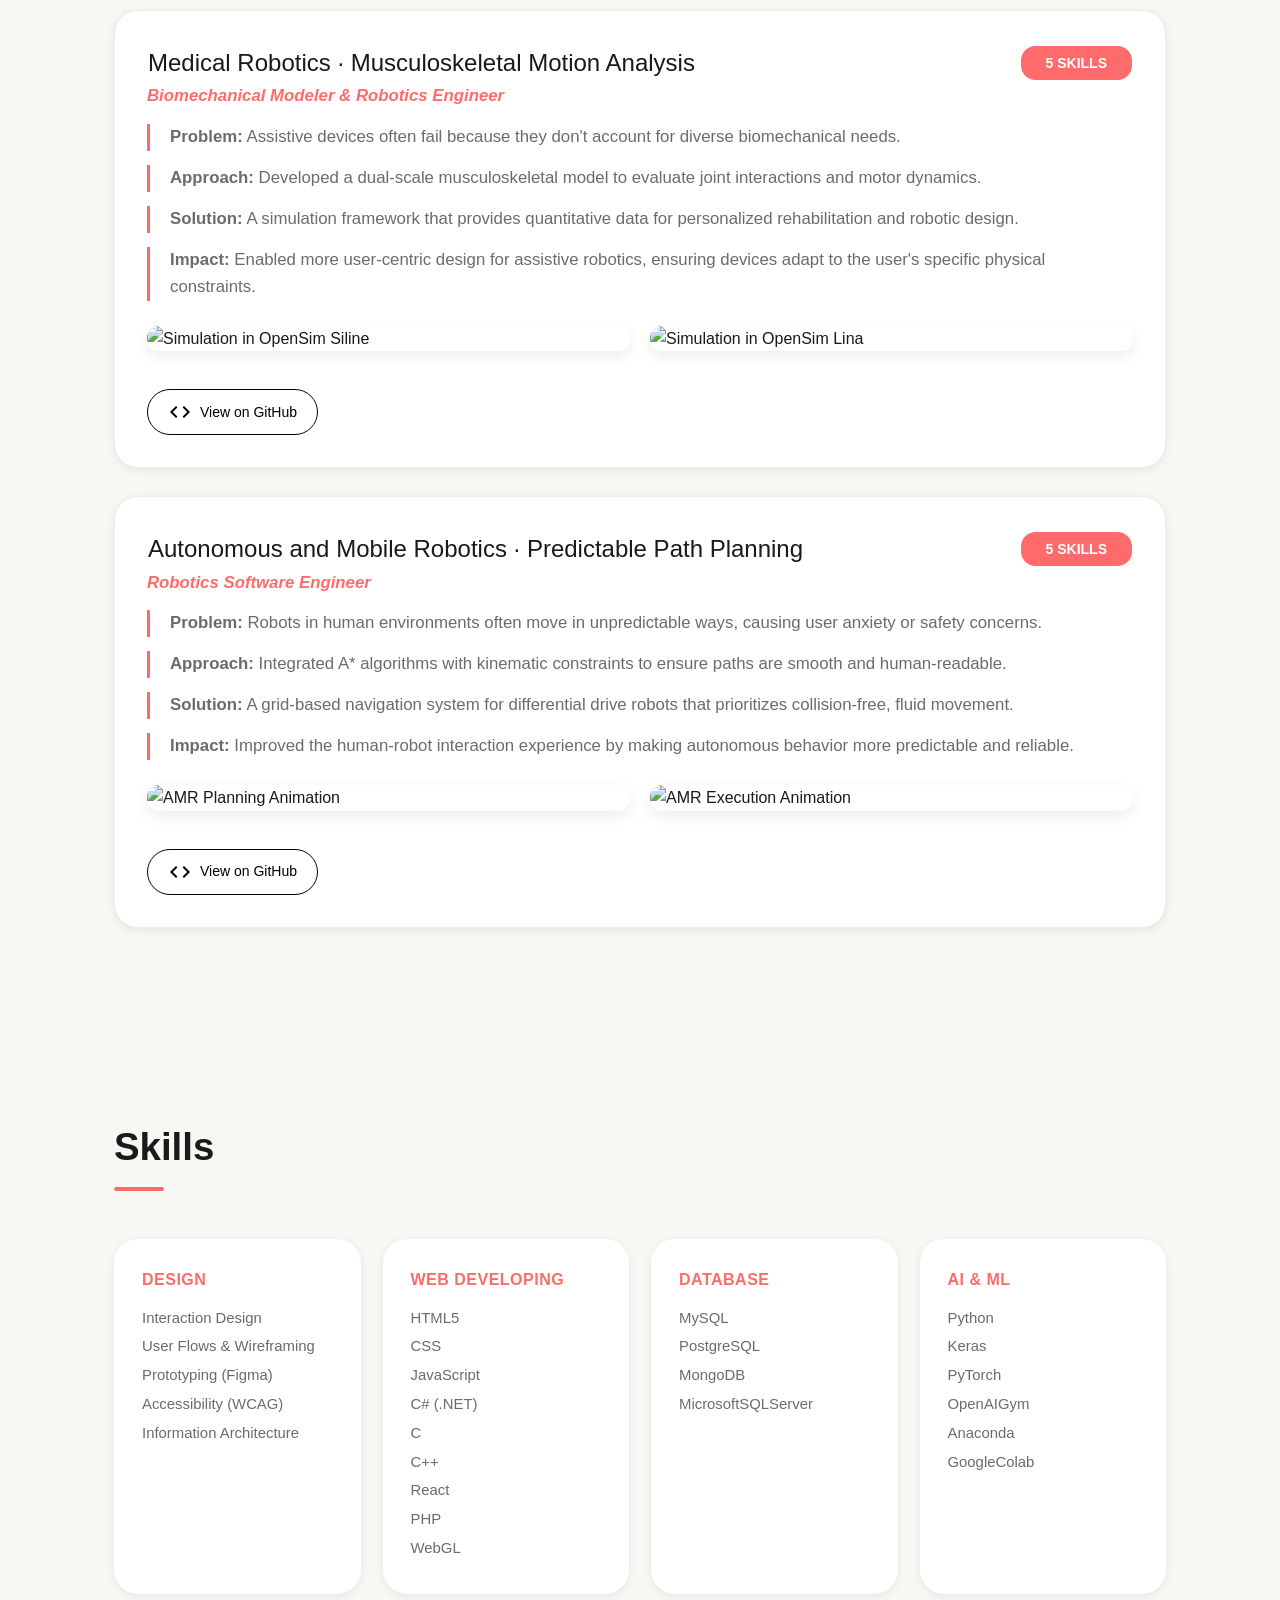
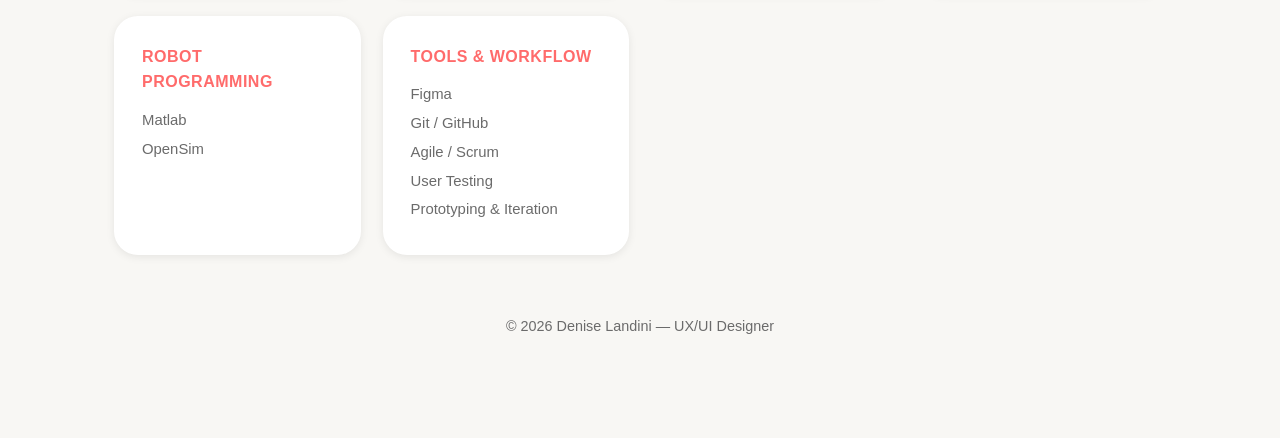
==== commit c4a4d375: "Update index.html" ====
--- a/index.html
+++ b/index.html
@@ -280,6 +280,55 @@
         color: var(--accent);
         text-transform: uppercase;
         letter-spacing: 0.5px;
+      }
+
+      /* --- Aggiungi o sostituisci queste regole dentro la tua media query @media (max-width: 768px) --- */
+
+      @media (max-width: 768px) {
+        h2 {
+          font-size: 1.8rem;
+          margin-bottom: 32px;
+        }
+
+        .strategy-grid {
+          grid-template-columns: 1fr;
+          gap: 20px;
+          margin-top: 30px;
+        }
+
+        .strategy-card {
+          padding: 24px;
+        }
+
+        .strategy-header {
+          gap: 12px;
+        }
+
+        .strategy-card h4 {
+          font-size: 1.2rem;
+        }
+
+        .icon-accent {
+          width: 22px;
+          height: 22px;
+        }
+
+        .strategy-card p {
+          font-size: 0.95rem;
+          margin-bottom: 16px;
+        }
+        .strategy-bullets {
+          gap: 8px;
+        }
+
+        .strategy-bullets li {
+          font-size: 0.7rem;
+          padding: 4px 10px;
+        }
+
+        .section-subtitle {
+          font-size: 1rem;
+        }
       }
       .section-subtitle {
         font-size: 1.2rem;
@@ -1099,140 +1148,12 @@
           </button>
           <button class="filter" data-filter="robotics">Robotics</button>
         </div>
-
-        <div class="card scroll-reveal" data-category="ux">
-          <div class="header-layout">
-            <h3>Smart parking</h3>
-
-            <div class="skills-wrapper">
-              <button class="skills-trigger">4 SKILLS</button>
-
-              <div class="skills-popout">
-                <span class="skill-tag" style="--i: 1">UX Design</span>
-                <span class="skill-tag" style="--i: 2">Android Studio</span>
-                <span class="skill-tag" style="--i: 3">Frontend Development</span>
-                <span class="skill-tag" style="--i: 4">Requirements analysis</span>
-              </div>
-            </div>
-          </div>
-          <p style="color: var(--accent)">
-            <b><i> Interaction Designer & Full-Stack Engineer</i></b>
-          </p>
-
-          <div class="project-card-split">
-            <div class="project-info">
-              <p class="timeline-text">
-                <b>Problem:</b>Drivers in Mantova faced high frustration and
-                increased CO2 emissions due to urban traffic generated by the
-                constant search for available parking spots.
-              </p>
-              <p class="timeline-text">
-                <b>Approach:</b>I bridged the gap between Bosch hardware
-                engineering and user experience, managing IoT constraints like
-                LoRaWAN latency through collaborative design and predictive data
-                modeling.
-              </p>
-              <p class="timeline-text">
-                <b>Solution:</b> I designed an Android interface that utilizes
-                QR code synchronization for privacy-compliant tracking and
-                features proactive UI fallbacks to redirect users if a spot is
-                taken by a non-app user.
-              </p>
-              <p class="timeline-text">
-                <b>Impact:</b>The system significantly reduced cruising time and
-                fuel waste, while predictive analytics empowered users to plan
-                trips based on 24-hour occupancy trends.
-              </p>
-              <div style="margin-top: 24px">
-                <a href="SmartParking.html" class="btn btn-sm btn-ghost">
-                  <span class="material-symbols-outlined">
-                    arrow_right_alt </span
-                  >View Process</a
-                >
-              </div>
-            </div>
-
-            <div class="project-visual">
-              <img src="assets/SmartParkingIndex.png" alt="Smart Parking App" />
-            </div>
-          </div>
-        </div>
-
-        <div class="card scroll-reveal" data-category="ux">
-          <div class="header-layout">
-            <h3>UX Case Study · Engineering Firm Platform</h3>
-
-            <div class="skills-wrapper">
-              <button class="skills-trigger">6 SKILLS</button>
-
-              <div class="skills-popout">
-                <span class="skill-tag" style="--i: 1">UX Research</span>
-                <span class="skill-tag" style="--i: 2"
-                  >Information Architecture</span
-                >
-                <span class="skill-tag" style="--i: 3">Interaction Design</span>
-                <span class="skill-tag" style="--i: 4">Responsive Design</span>
-                <span class="skill-tag" style="--i: 5"
-                  >Frontend Development (HTML, CSS, JS)</span
-                >
-                <span class="skill-tag" style="--i: 6"
-                  >Performance Optimization</span
-                >
-              </div>
-            </div>
-          </div>
-          <p style="color: var(--accent)">
-            <b><i> Interaction Designer & Full-Stack Engineer</i></b>
-          </p>
-
-          <div class="project-card-split reversed">
-            <div class="project-info">
-              <p class="timeline-text">
-                <b>Problem:</b> Complex technical services lacked a clear
-                digital experience, creating friction for users trying to
-                navigate professional offerings.
-              </p>
-              <p class="timeline-text">
-                <b>Approach:</b> Applied UCD methodology, focusing on
-                information hierarchy and mobile-first interactions to simplify
-                complex domain knowledge.
-              </p>
-              <p class="timeline-text">
-                <b>Solution:</b> A responsive platform with intuitive navigation
-                and optimized performance across all devices.
-              </p>
-              <p class="timeline-text">
-                <b>Impact:</b> Reduced user friction and improved engagement by
-                making professional services accessible on-the-go.
-              </p>
-              <div style="margin-top: 24px">
-                <a href="https://www.stalandinimaduzzi.it/" class="btn btn-sm">
-                  <span class="material-icons">open_in_new</span>
-                  Visit Website</a
-                >
-                <a href="ArchitectureCompany.html" class="btn btn-sm btn-ghost">
-                  <span class="material-symbols-outlined">
-                    arrow_right_alt </span
-                  >View Process</a
-                >
-              </div>
-            </div>
-
-            <div class="project-visual">
-              <img
-                src="assets/WebsiteLandini.png"
-                alt="Mockup Mobile STA Landini & Maduzzi"
-              />
-            </div>
-          </div>
-        </div>
-
         <div class="card scroll-reveal" data-category="ux">
           <div class="header-layout">
             <h3>TITAN</h3>
 
             <div class="skills-wrapper">
-              <button class="skills-trigger">3 SKILLS</button>
+              <button class="skills-trigger">5 SKILLS</button>
 
               <div class="skills-popout">
                 <span class="skill-tag" style="--i: 1">UX Design</span>
@@ -1245,6 +1166,7 @@
                 <span class="skill-tag" style="--i: 4"
                   >Requirements analysis</span
                 >
+                <span class="skill-tag" style="--i: 5">UX Research</span>
               </div>
             </div>
           </div>
@@ -1293,6 +1215,137 @@
             </div>
           </div>
         </div>
+
+        <div class="card scroll-reveal" data-category="ux">
+          <div class="header-layout">
+            <h3>Engineering Firm Platform</h3>
+
+            <div class="skills-wrapper">
+              <button class="skills-trigger">6 SKILLS</button>
+
+              <div class="skills-popout">
+                <span class="skill-tag" style="--i: 1">UX Research</span>
+                <span class="skill-tag" style="--i: 2"
+                  >Information Architecture</span
+                >
+                <span class="skill-tag" style="--i: 3">Interaction Design</span>
+                <span class="skill-tag" style="--i: 4">Responsive Design</span>
+                <span class="skill-tag" style="--i: 5"
+                  >Frontend Development (HTML, CSS, JS)</span
+                >
+                <span class="skill-tag" style="--i: 6"
+                  >Performance Optimization</span
+                >
+              </div>
+            </div>
+          </div>
+          <p style="color: var(--accent)">
+            <b><i> Interaction Designer & Full-Stack Engineer</i></b>
+          </p>
+
+          <div class="project-card-split reversed">
+            <div class="project-info">
+              <p class="timeline-text">
+                <b>Problem:</b> Complex technical services lacked a clear
+                digital experience, creating friction for users trying to
+                navigate professional offerings.
+              </p>
+              <p class="timeline-text">
+                <b>Approach:</b> Applied UCD methodology, focusing on
+                information hierarchy and mobile-first interactions to simplify
+                complex domain knowledge.
+              </p>
+              <p class="timeline-text">
+                <b>Solution:</b> A responsive platform with intuitive navigation
+                and optimized performance across all devices.
+              </p>
+              <p class="timeline-text">
+                <b>Impact:</b> Reduced user friction and improved engagement by
+                making professional services accessible on-the-go.
+              </p>
+              <div style="margin-top: 24px">
+                <a href="https://www.stalandinimaduzzi.it/" class="btn btn-sm">
+                  <span class="material-icons">open_in_new</span>
+                  Visit Website</a
+                >
+                <a href="ArchitectureCompany.html" class="btn btn-sm btn-ghost">
+                  <span class="material-symbols-outlined">
+                    arrow_right_alt </span
+                  >View Process</a
+                >
+              </div>
+            </div>
+
+            <div class="project-visual">
+              <img
+                src="assets/WebsiteLandini.png"
+                alt="Mockup Mobile STA Landini & Maduzzi"
+              />
+            </div>
+          </div>
+        </div>
+        <div class="card scroll-reveal" data-category="ux">
+          <div class="header-layout">
+            <h3>Smart parking</h3>
+
+            <div class="skills-wrapper">
+              <button class="skills-trigger">4 SKILLS</button>
+
+              <div class="skills-popout">
+                <span class="skill-tag" style="--i: 1">UX Design</span>
+                <span class="skill-tag" style="--i: 2">Android Studio</span>
+                <span class="skill-tag" style="--i: 3"
+                  >Frontend Development</span
+                >
+                <span class="skill-tag" style="--i: 4"
+                  >Requirements analysis</span
+                >
+              </div>
+            </div>
+          </div>
+          <p style="color: var(--accent)">
+            <b><i> Interaction Designer & Full-Stack Engineer</i></b>
+          </p>
+
+          <div class="project-card-split">
+            <div class="project-info">
+              <p class="timeline-text">
+                <b>Problem:</b>Drivers in Mantova faced high frustration and
+                increased CO2 emissions due to urban traffic generated by the
+                constant search for available parking spots.
+              </p>
+              <p class="timeline-text">
+                <b>Approach:</b>I bridged the gap between Bosch hardware
+                engineering and user experience, managing IoT constraints like
+                LoRaWAN latency through collaborative design and predictive data
+                modeling.
+              </p>
+              <p class="timeline-text">
+                <b>Solution:</b> I designed an Android interface that utilizes
+                QR code synchronization for privacy-compliant tracking and
+                features proactive UI fallbacks to redirect users if a spot is
+                taken by a non-app user.
+              </p>
+              <p class="timeline-text">
+                <b>Impact:</b>The system significantly reduced cruising time and
+                fuel waste, while predictive analytics empowered users to plan
+                trips based on 24-hour occupancy trends.
+              </p>
+              <div style="margin-top: 24px">
+                <a href="SmartParking.html" class="btn btn-sm btn-ghost">
+                  <span class="material-symbols-outlined">
+                    arrow_right_alt </span
+                  >View Process</a
+                >
+              </div>
+            </div>
+
+            <div class="project-visual">
+              <img src="assets/SmartParkingIndex.png" alt="Smart Parking App" />
+            </div>
+          </div>
+        </div>
+
         <div class="card scroll-reveal" data-category="ux">
           <div class="header-layout">
             <h3>SAL</h3>
@@ -1339,7 +1392,7 @@
                 clients.
               </p>
               <div style="margin-top: 24px">
-                <a href="SmartParking.html" class="btn btn-sm btn-ghost">
+                <a href="SAL.html" class="btn btn-sm btn-ghost">
                   <span class="material-symbols-outlined">
                     arrow_right_alt </span
                   >View Process</a
@@ -1358,7 +1411,7 @@
         </div>
         <div class="card scroll-reveal" data-category="ux">
           <div class="header-layout">
-            <h3>UX Case Study · Interactive RSVP Experience</h3>
+            <h3>Interactive RSVP Experience</h3>
 
             <div class="skills-wrapper">
               <button class="skills-trigger">6 SKILLS</button>
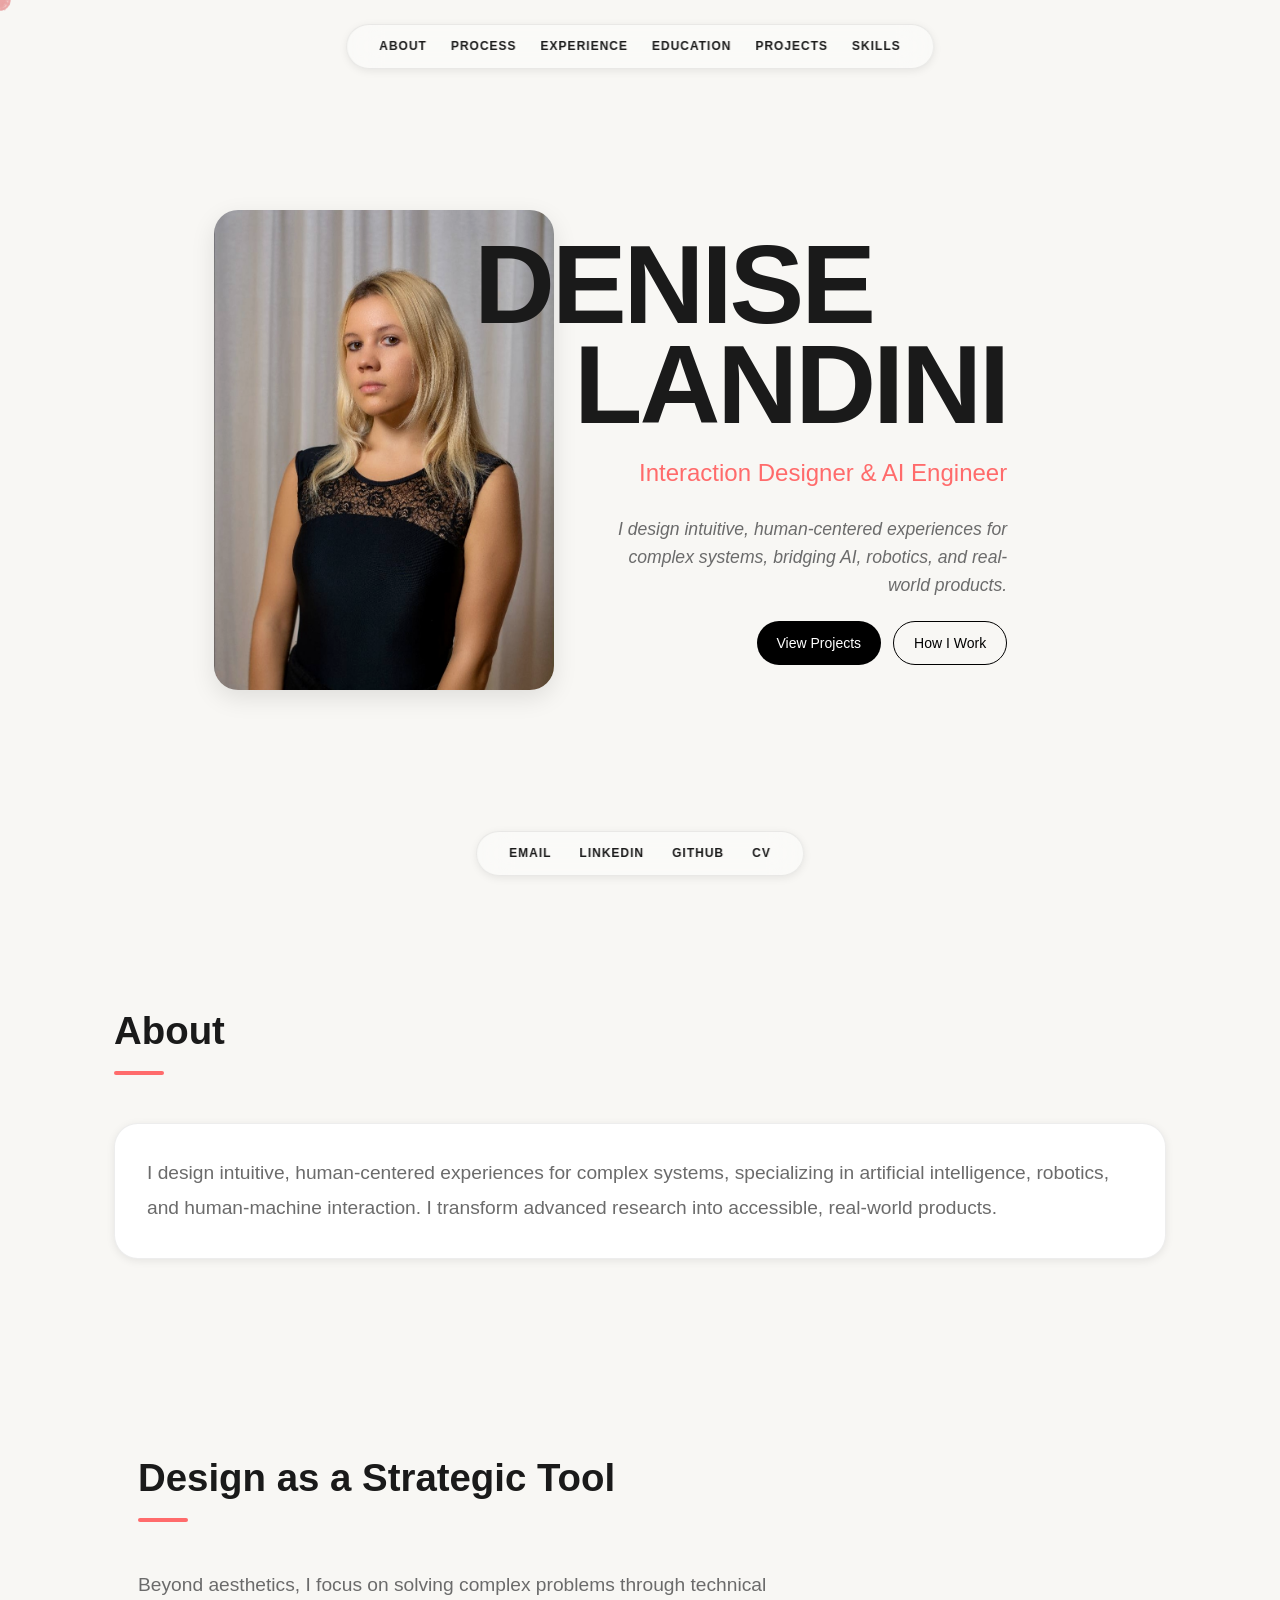
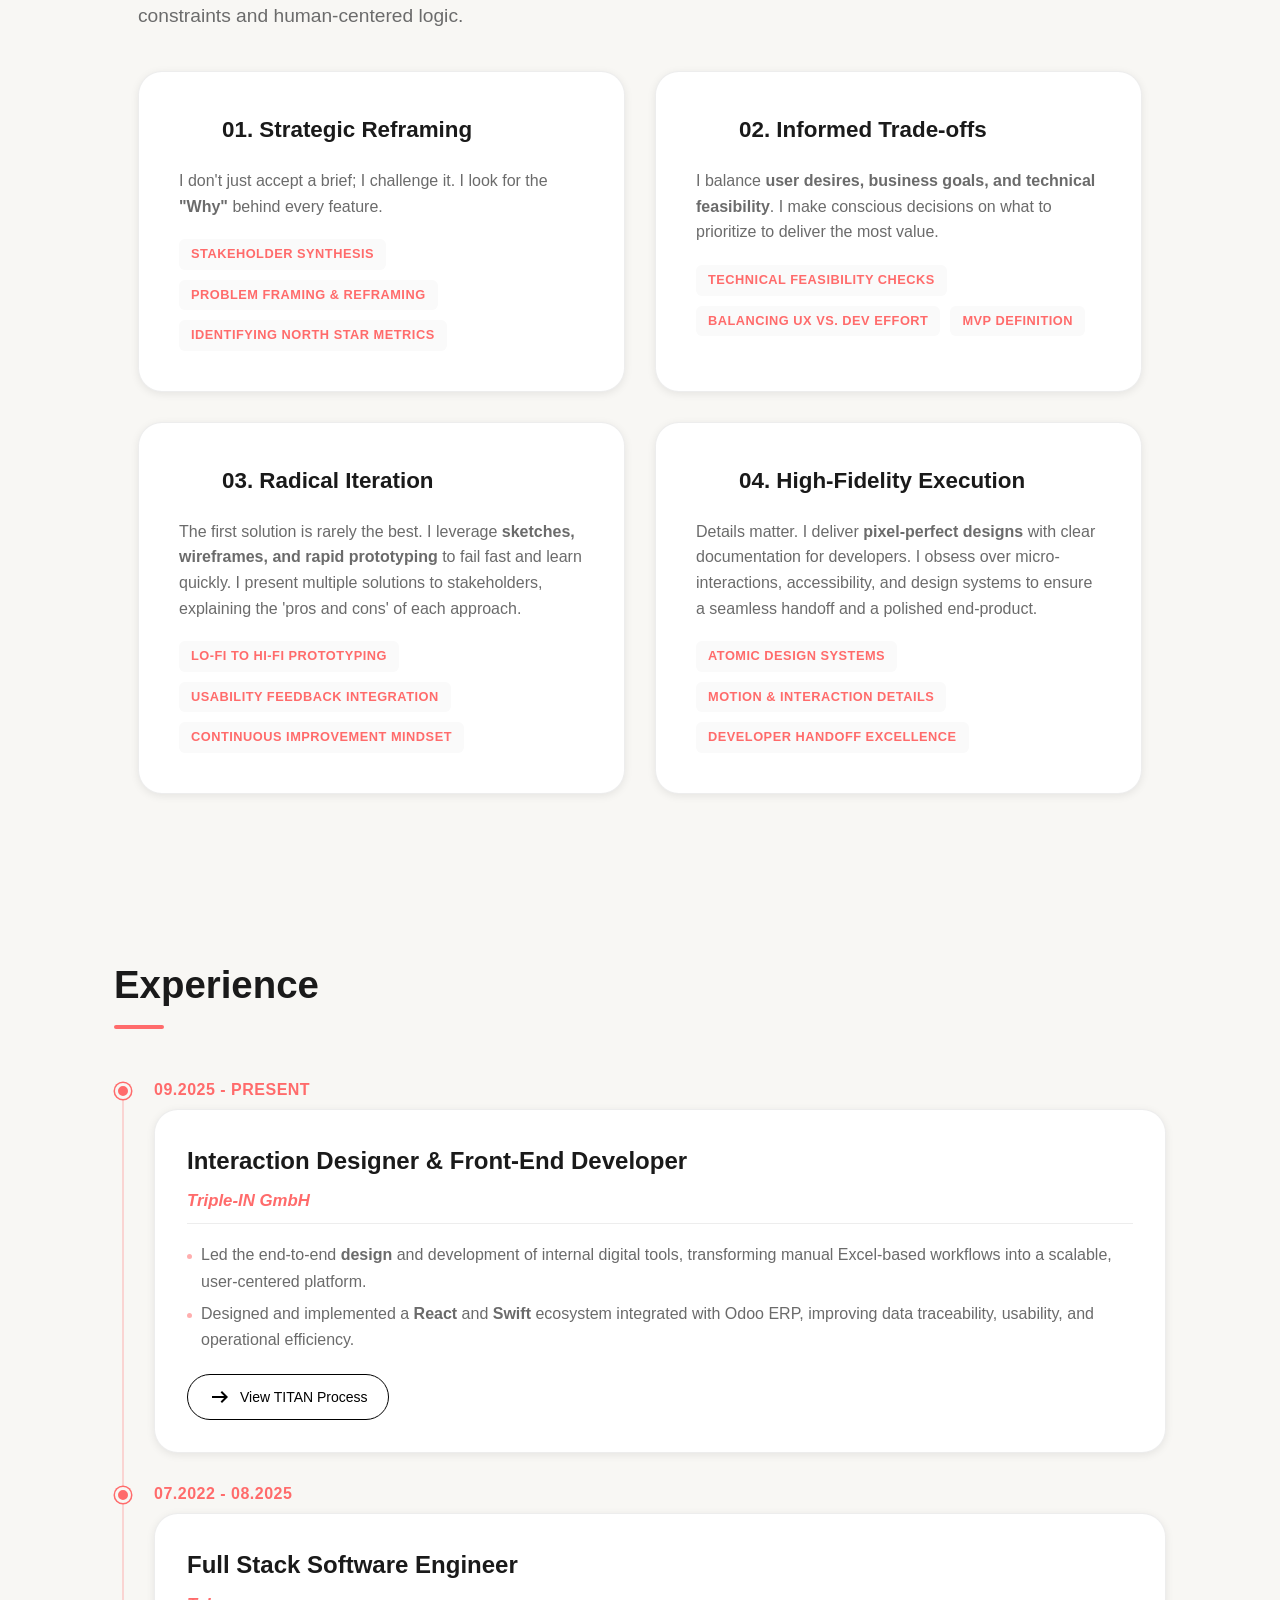
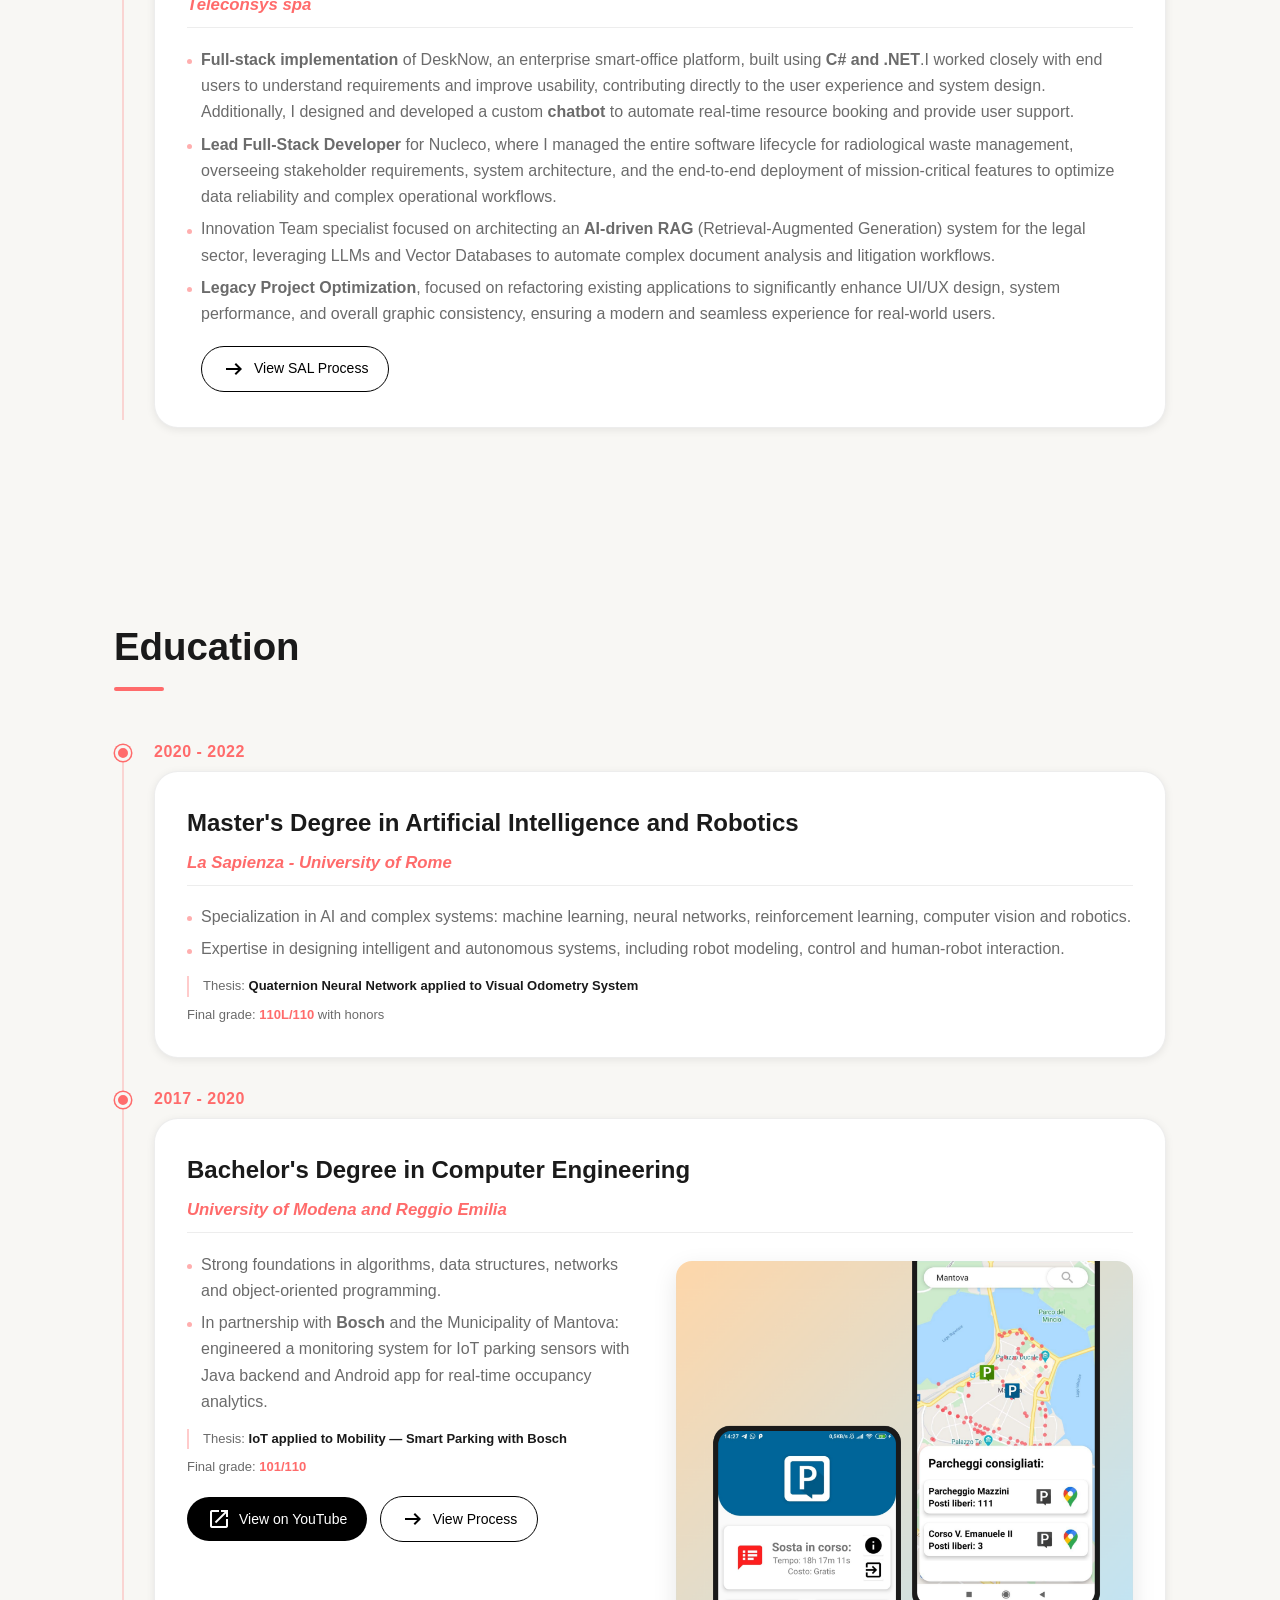
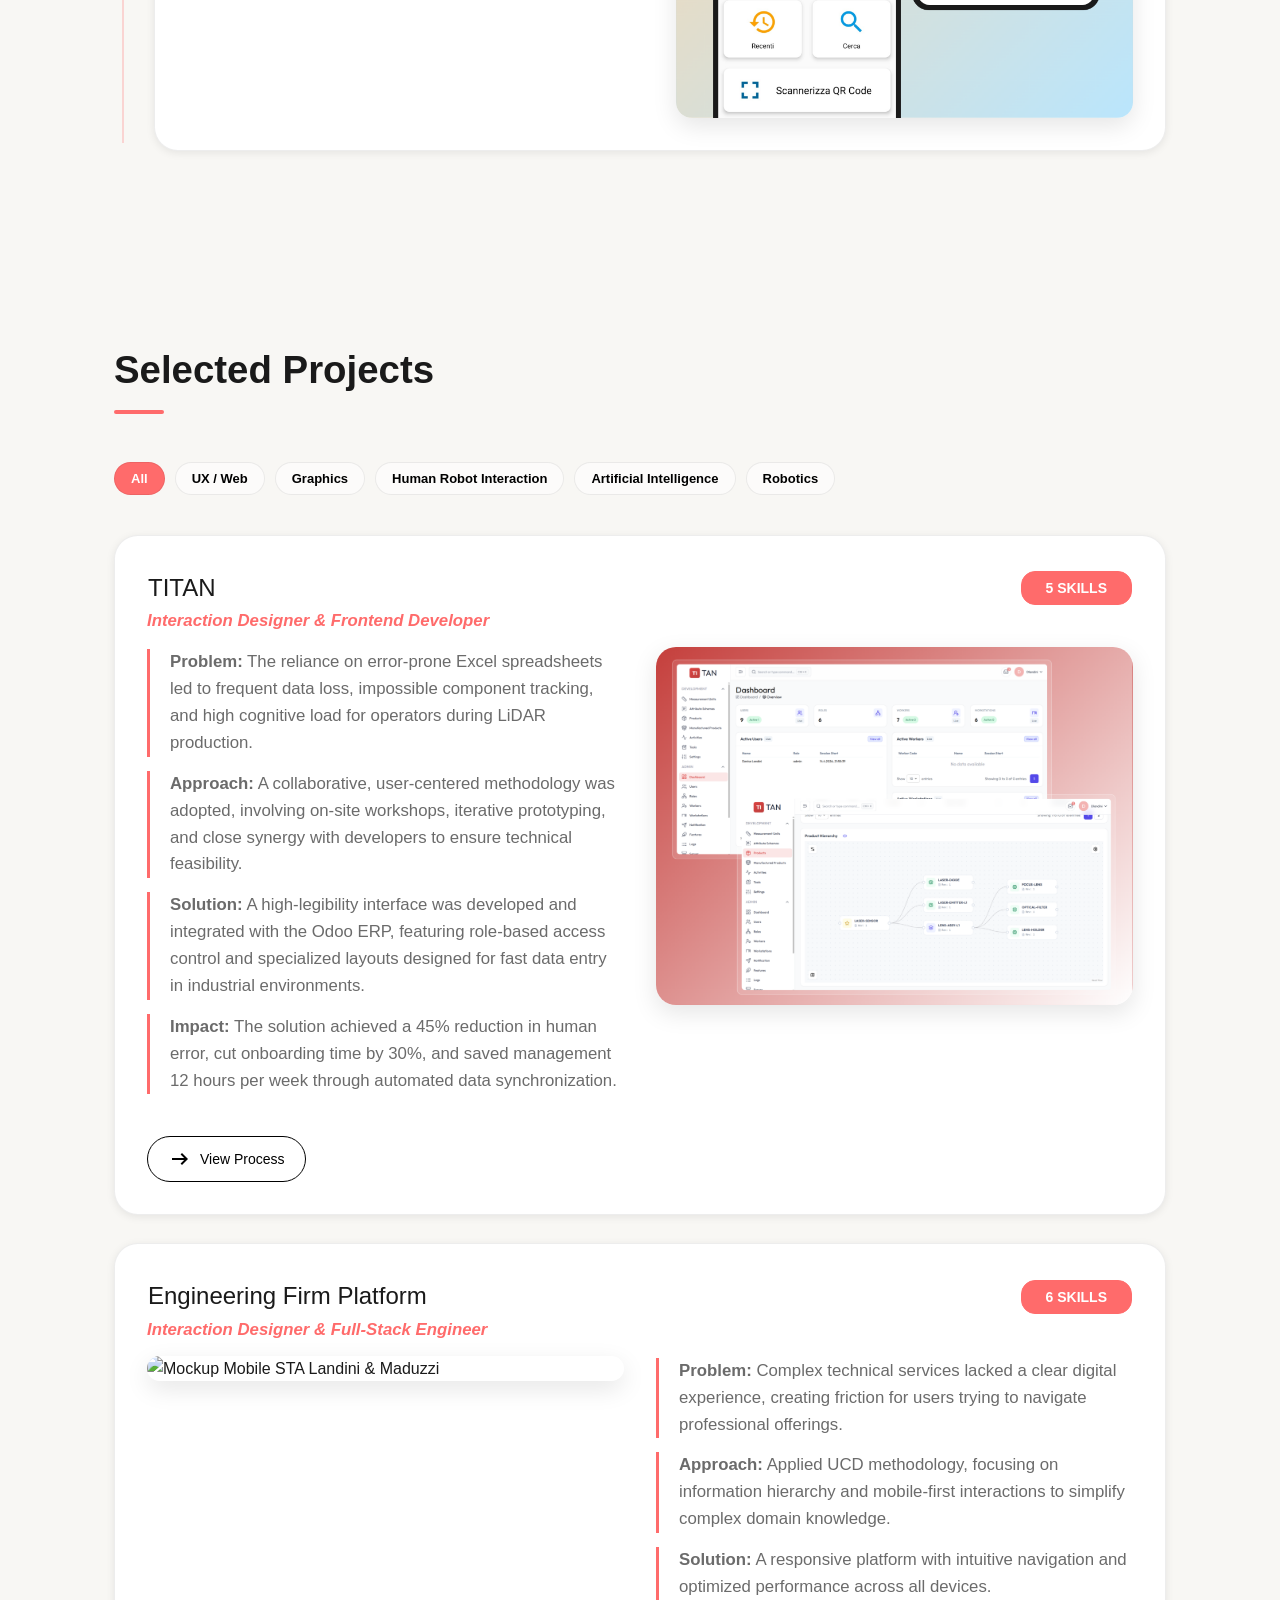
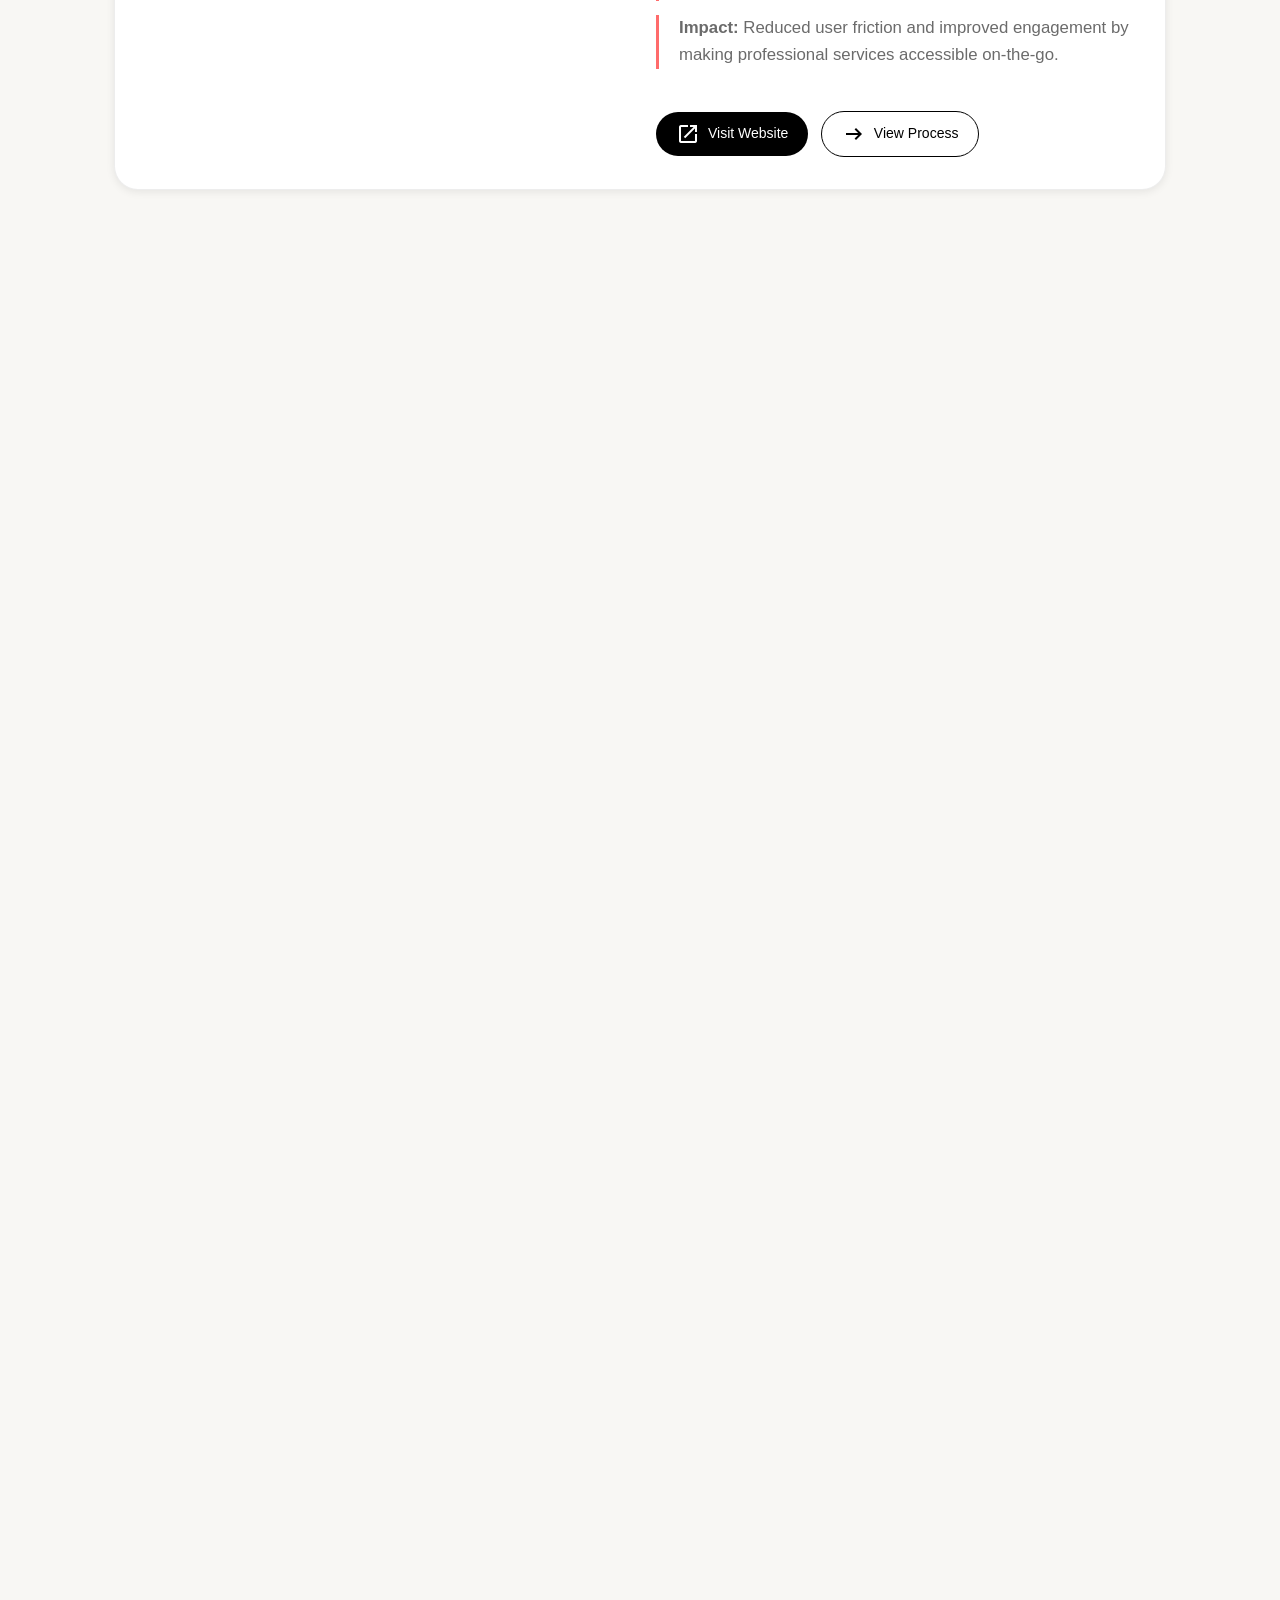
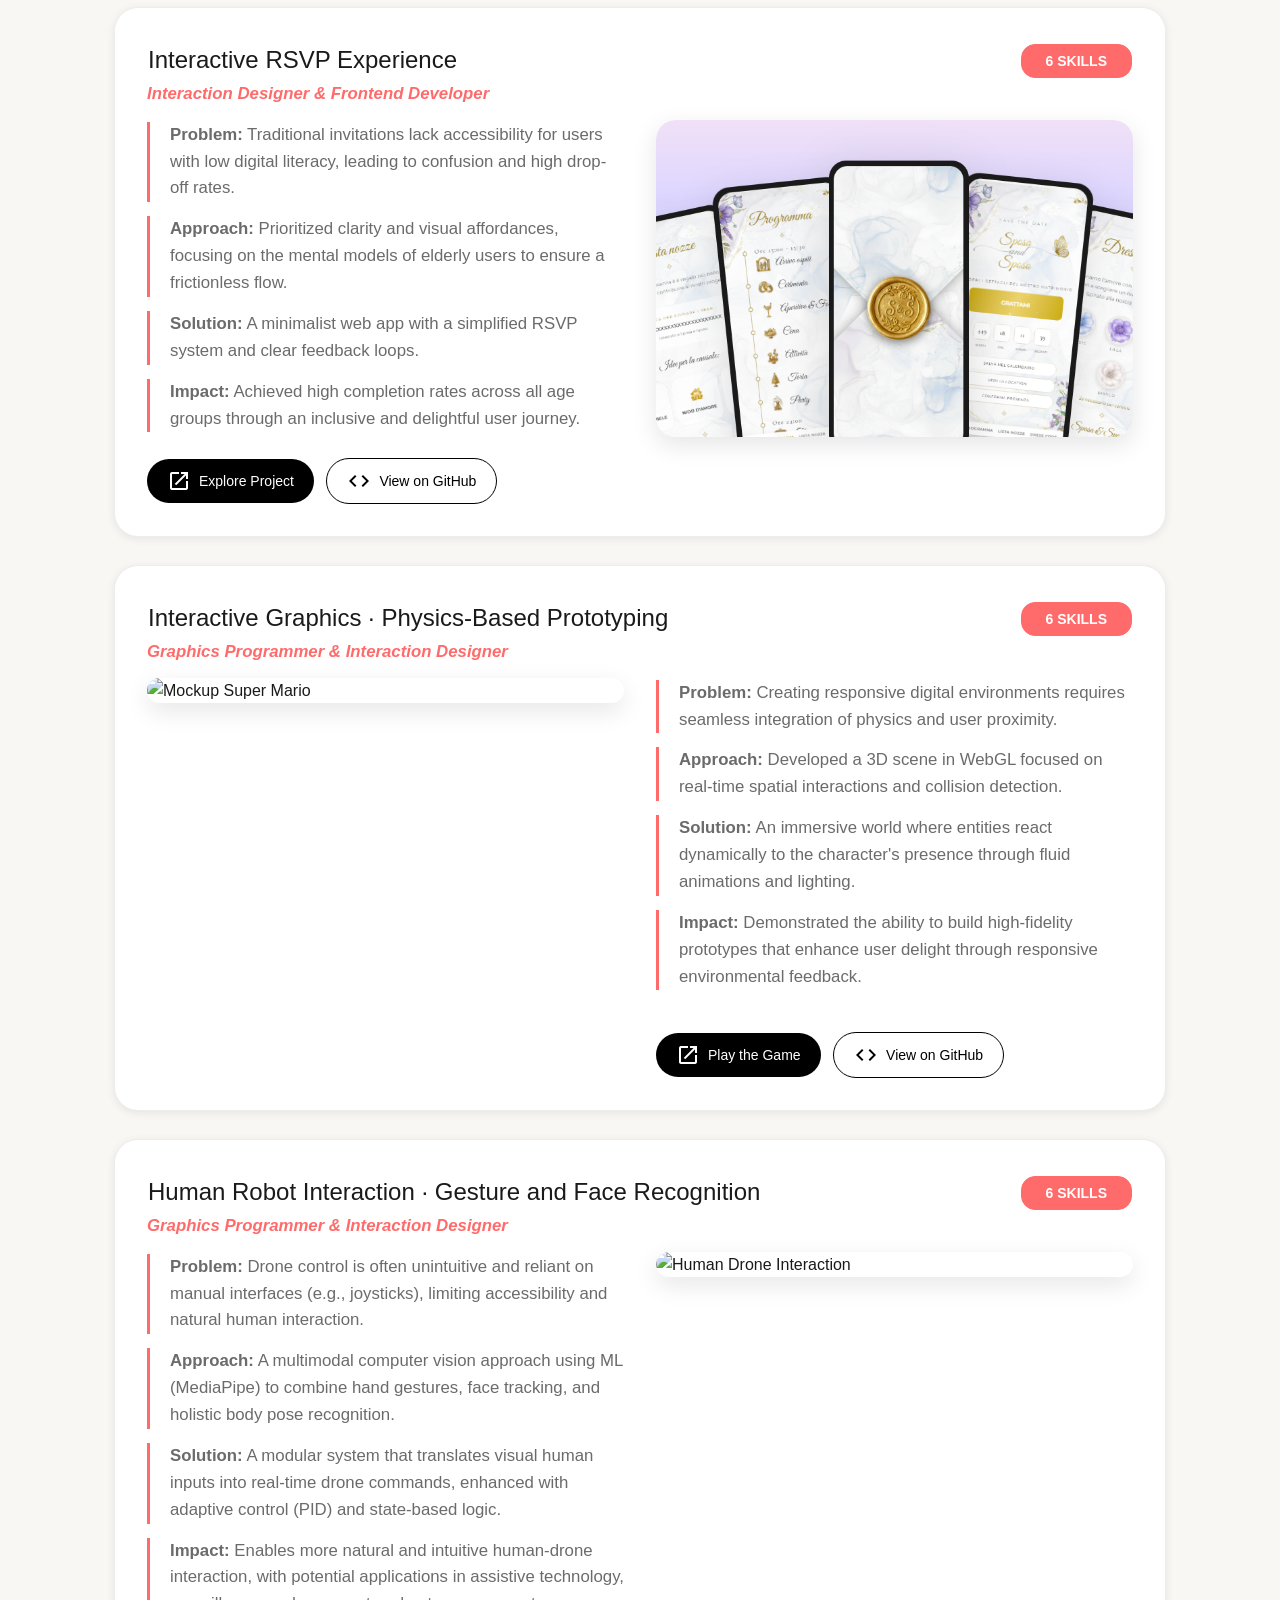
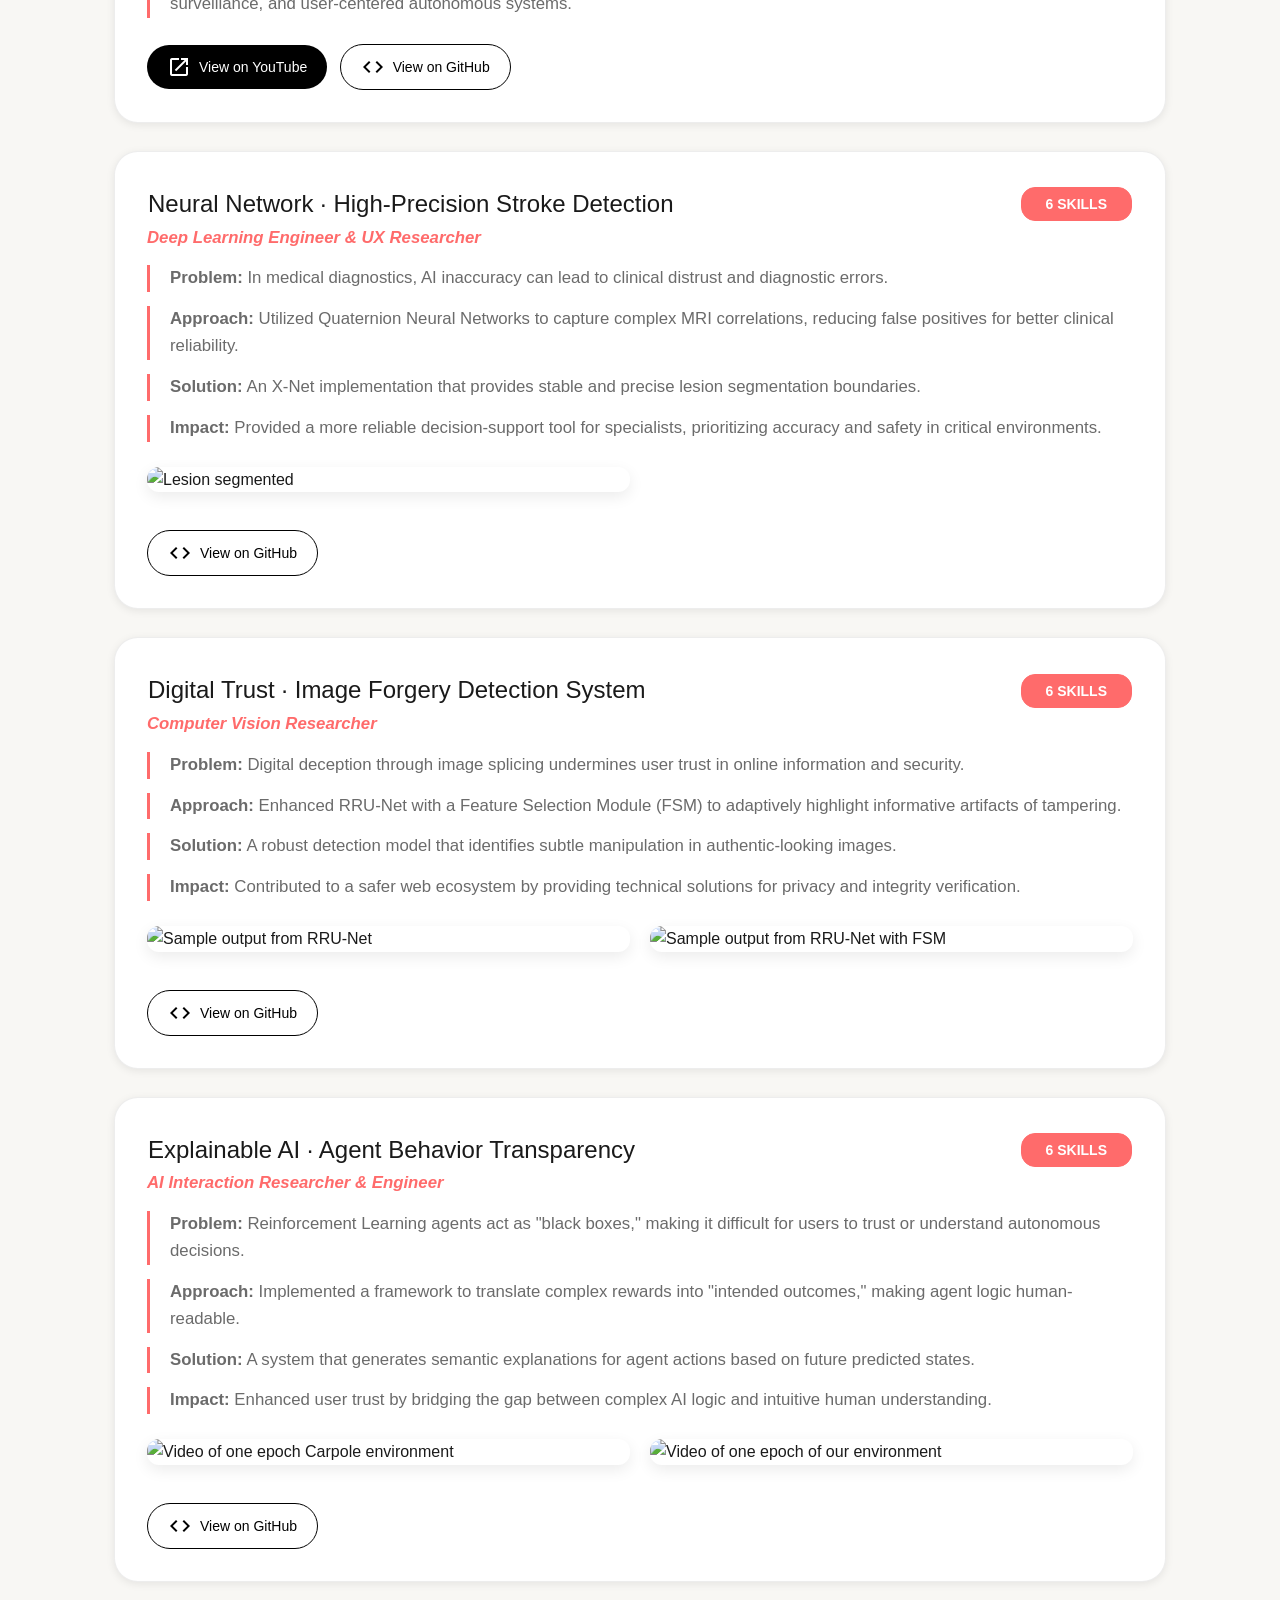
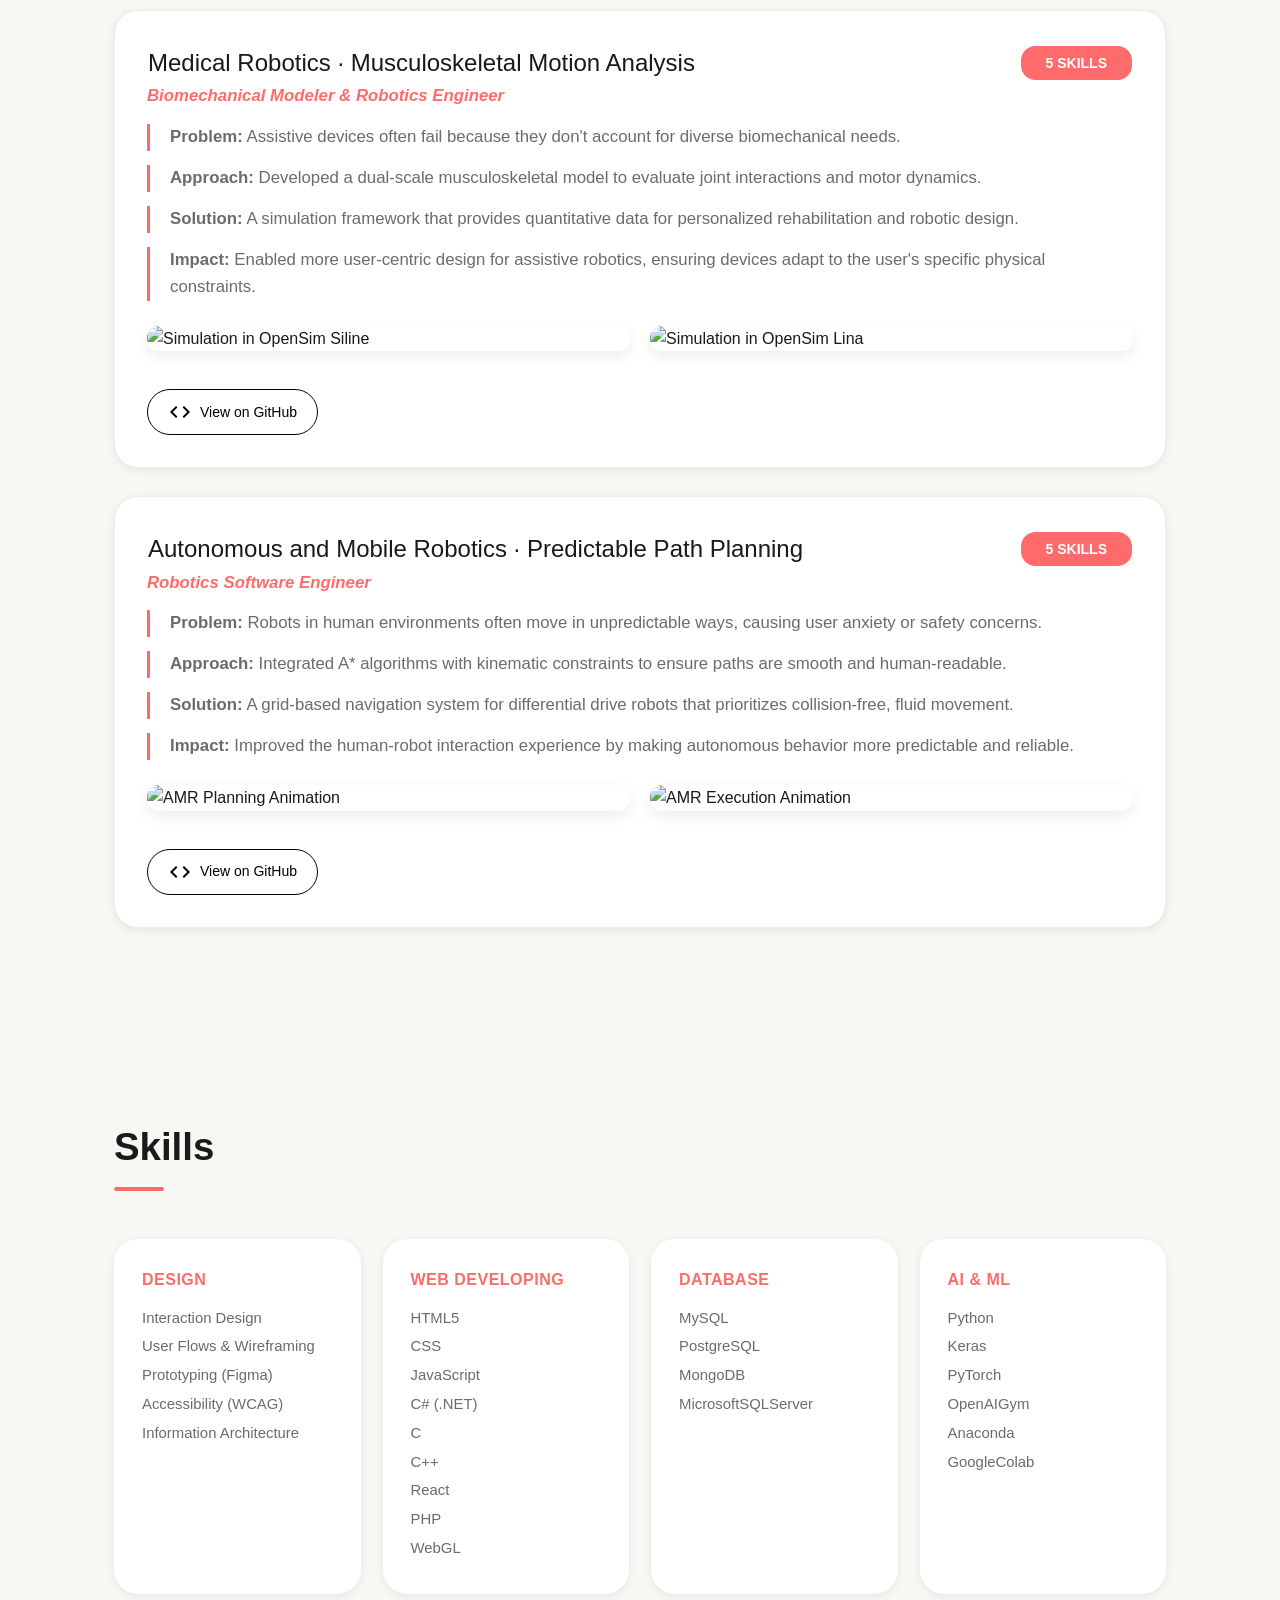
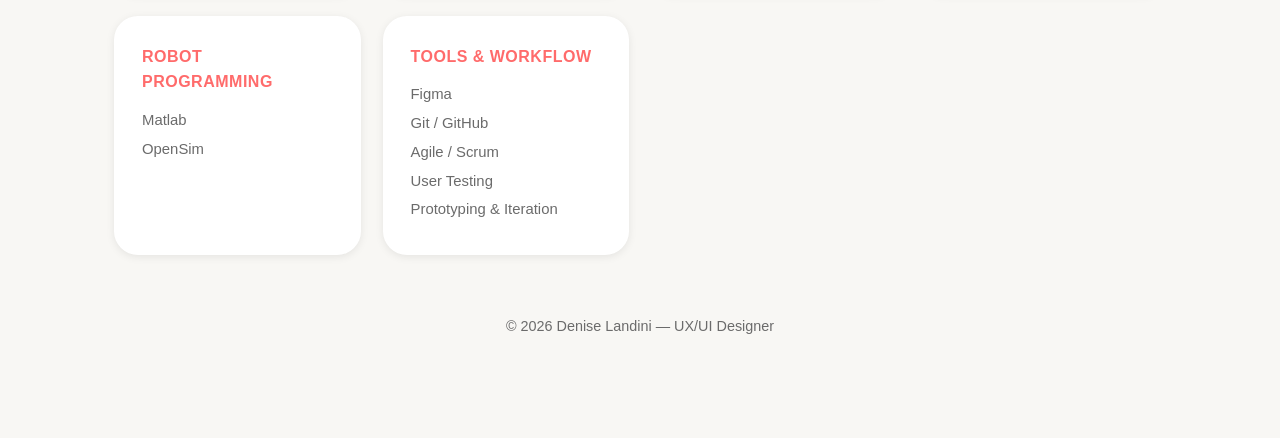
==== commit 296fa57d: "Update index.html" ====
--- a/index.html
+++ b/index.html
@@ -1019,7 +1019,7 @@
                 </li>
                 <li>
                   Innovation Team specialist focused on architecting an
-                  <b>AI-driven RAG</b> (Retrieval-Augmented Generation)system
+                  <b>AI-driven RAG</b> (Retrieval-Augmented Generation) system
                   for the legal sector, leveraging LLMs and Vector Databases to
                   automate complex document analysis and litigation workflows.
                 </li>
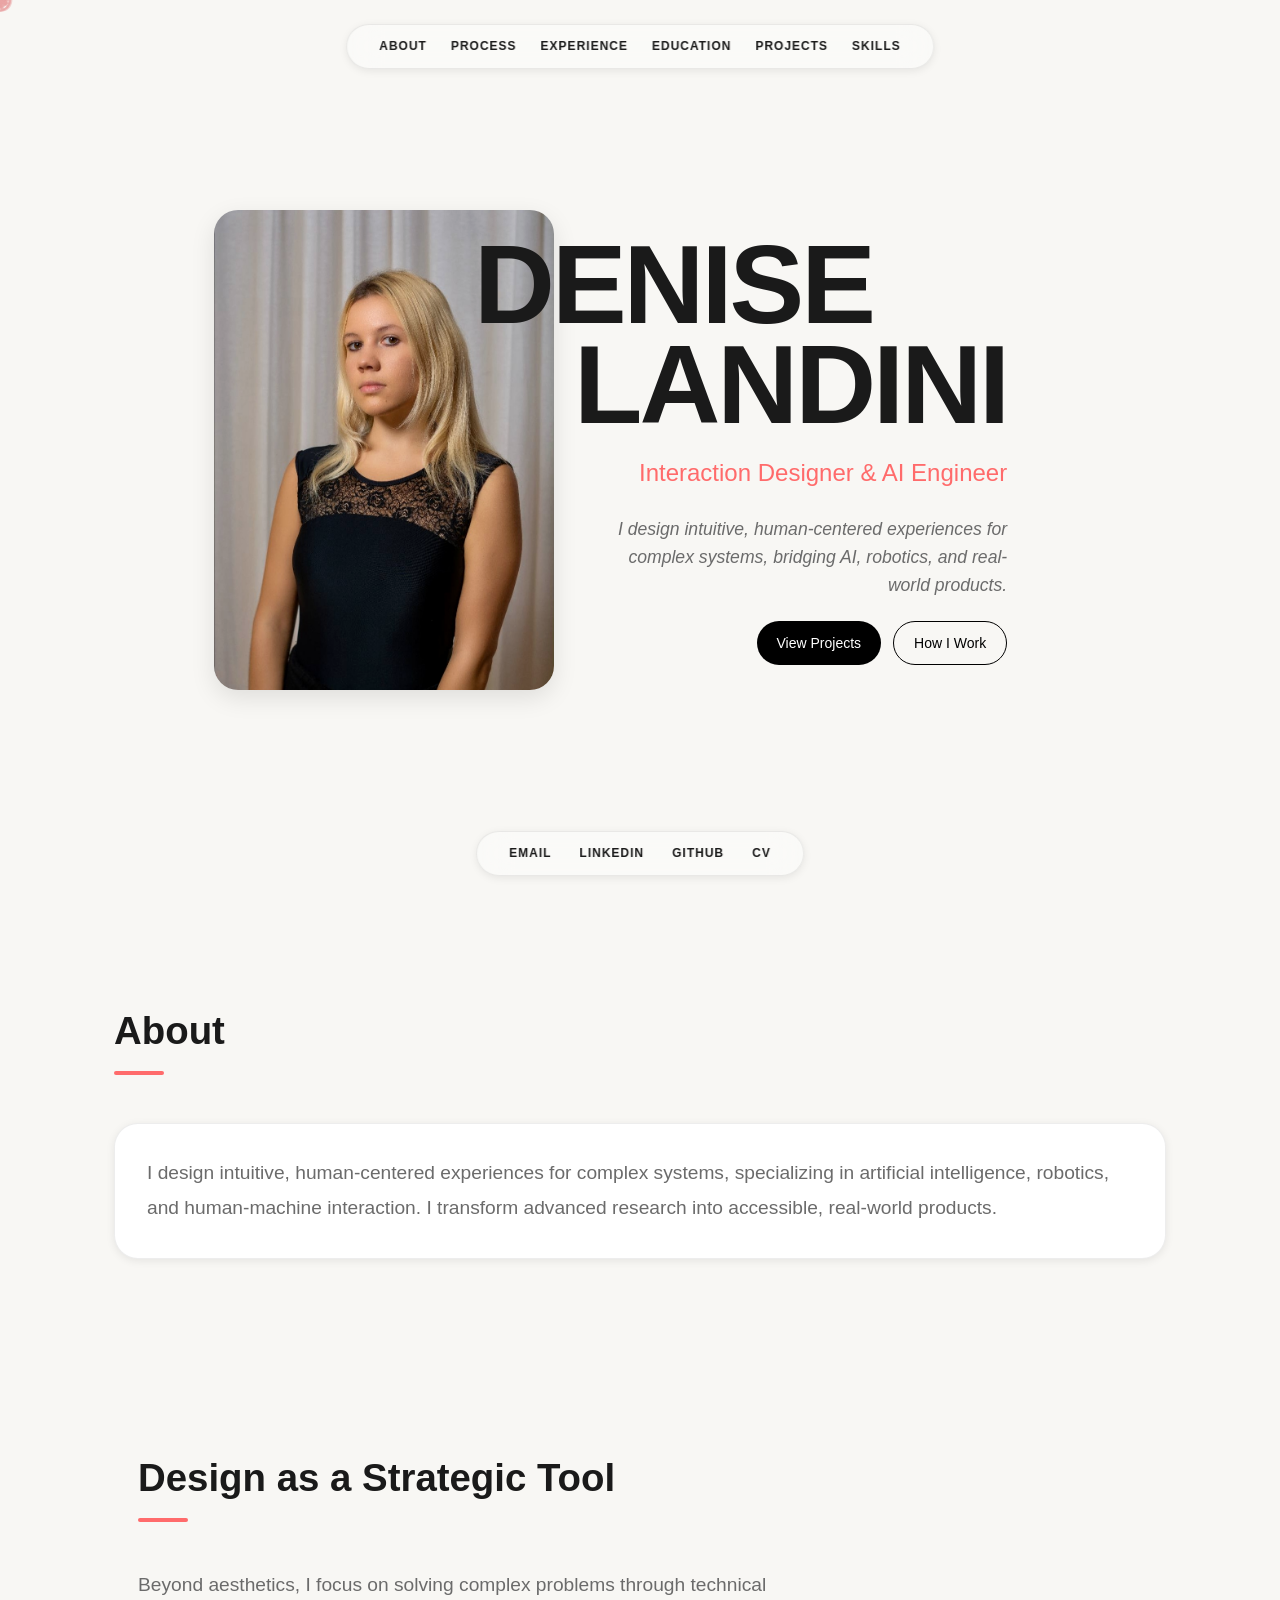
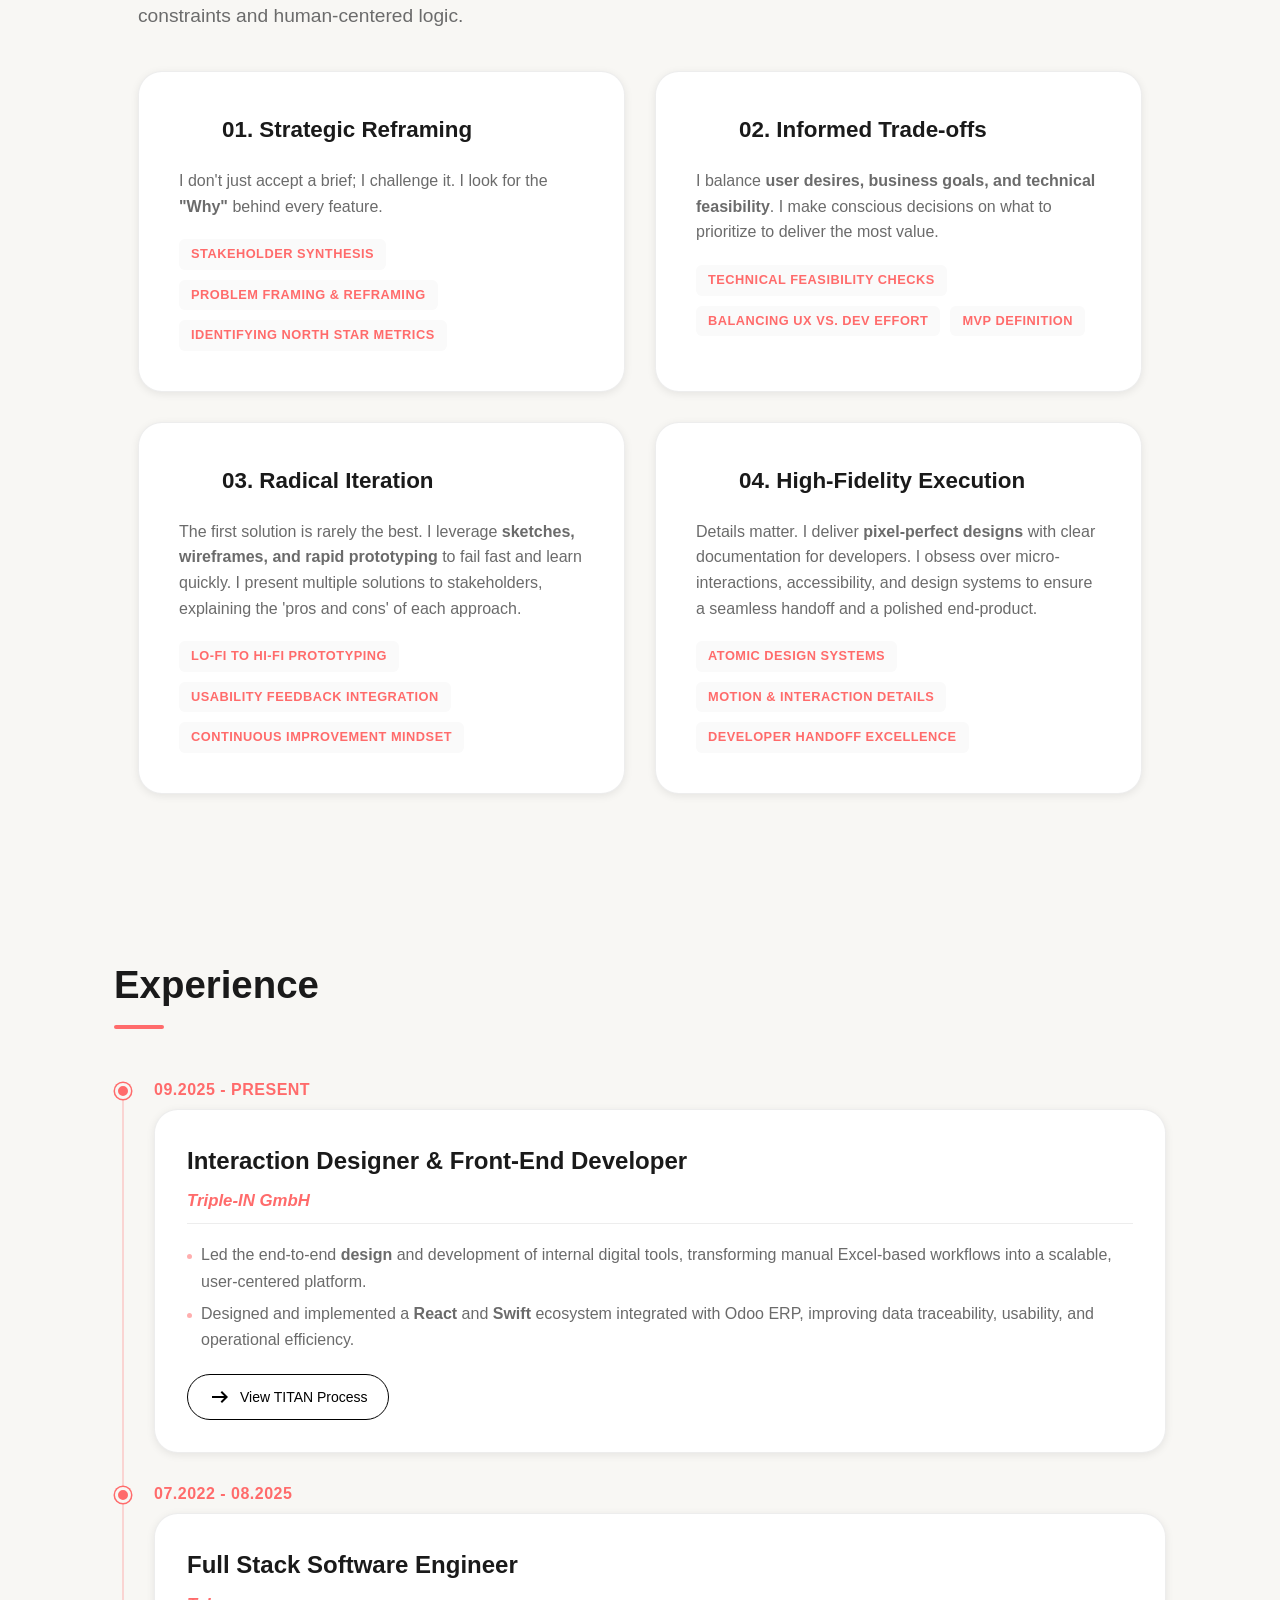
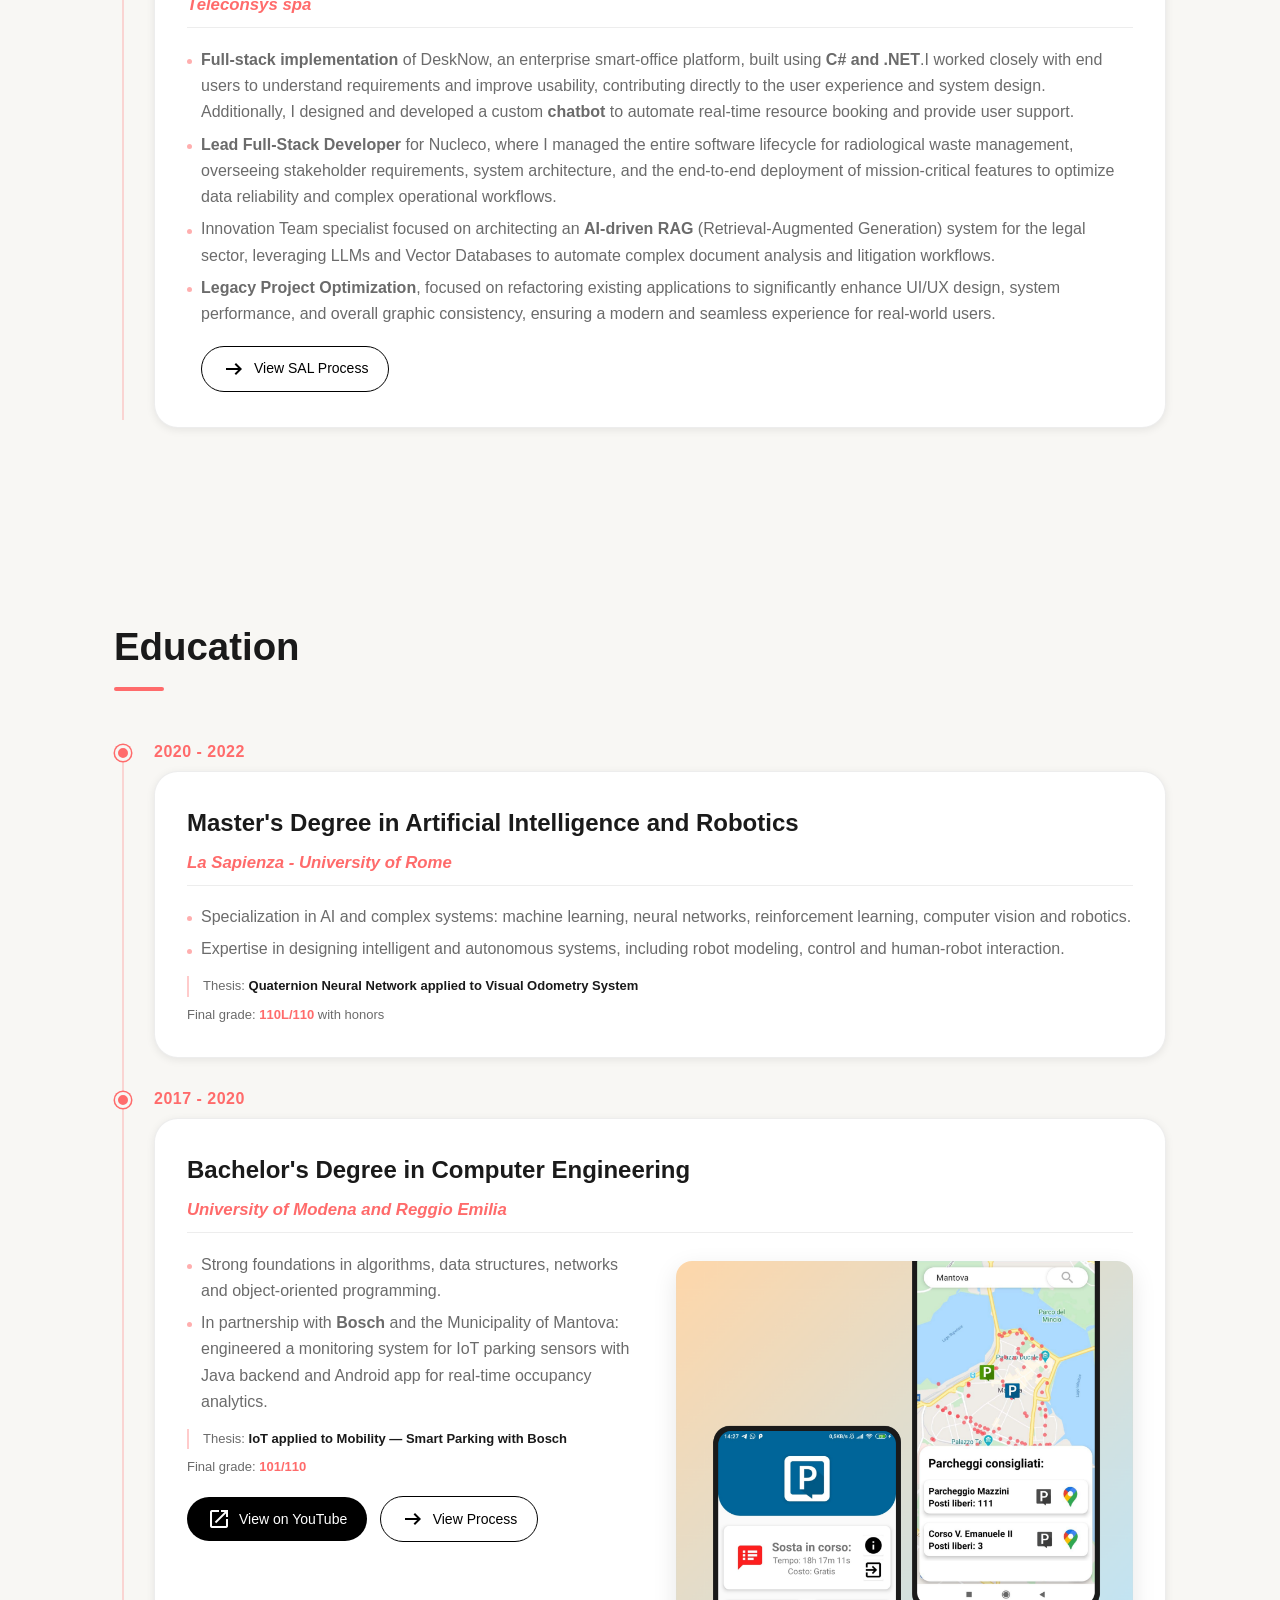
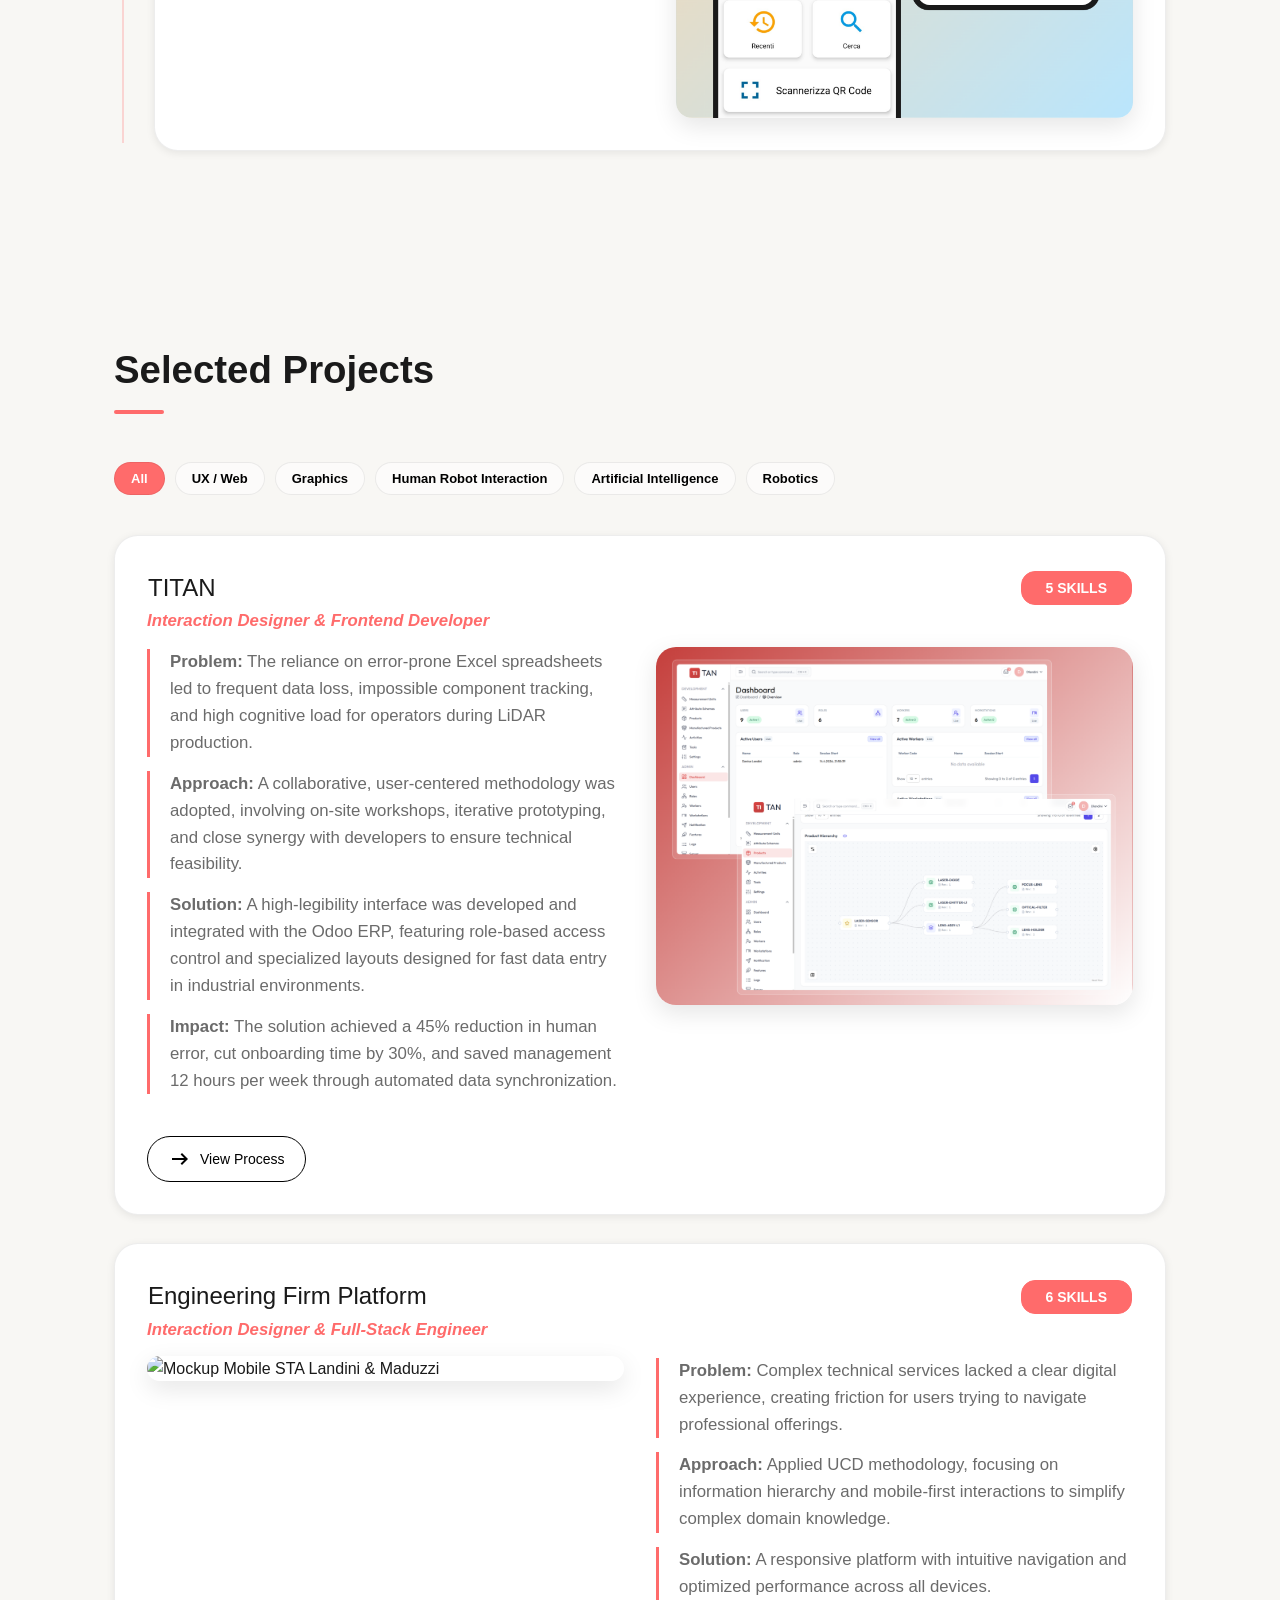
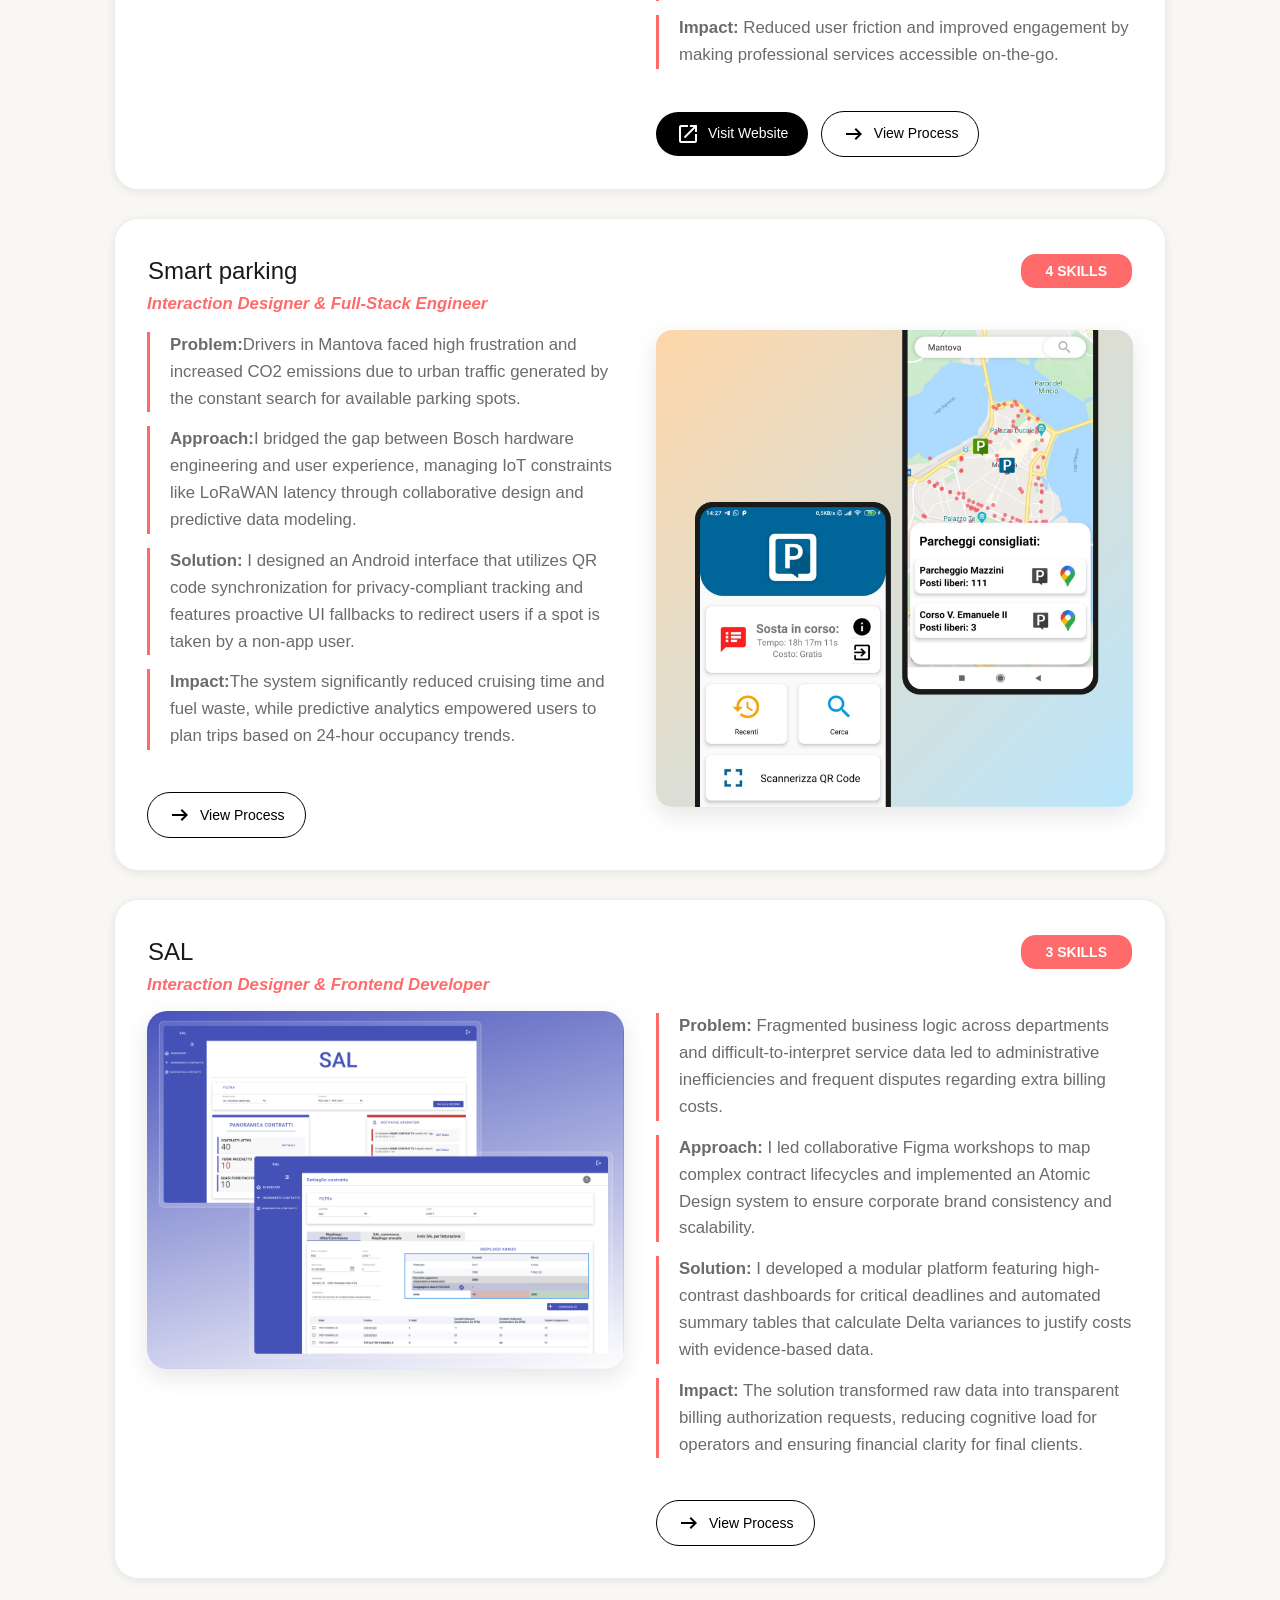
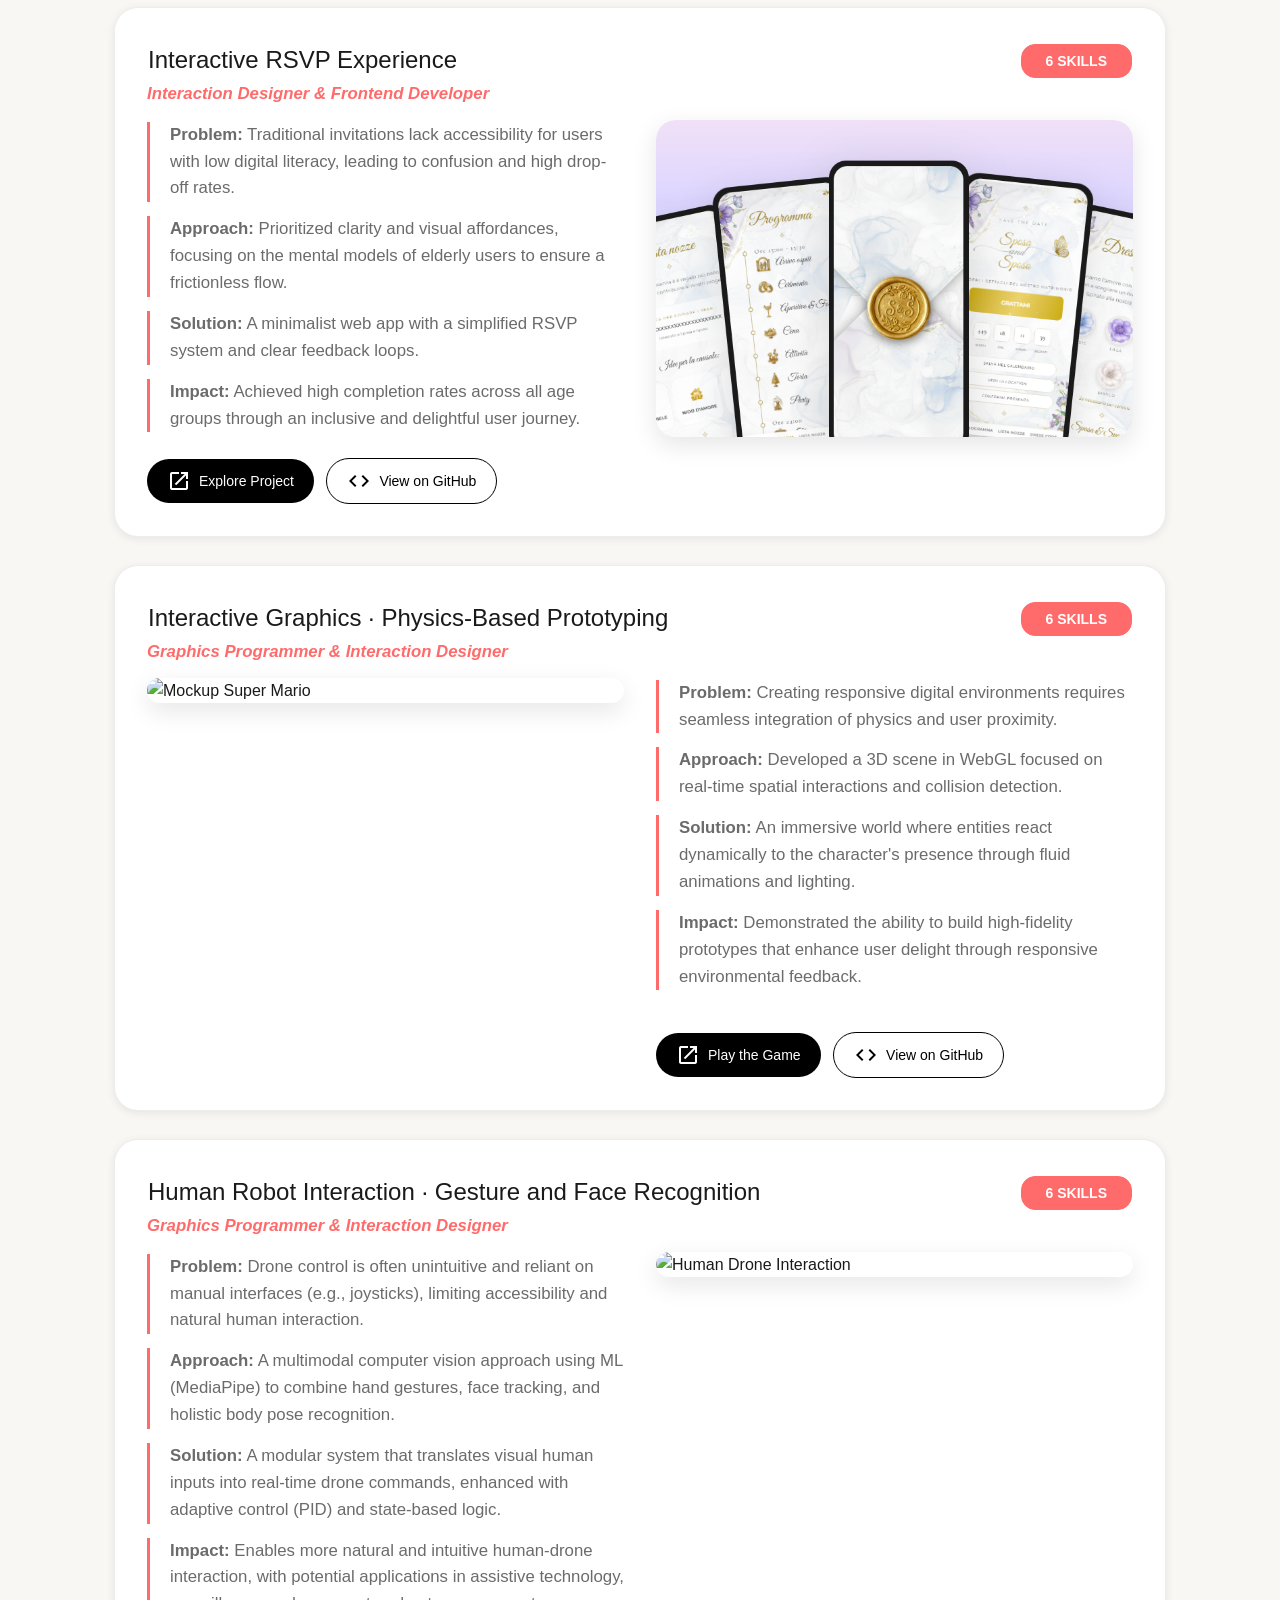
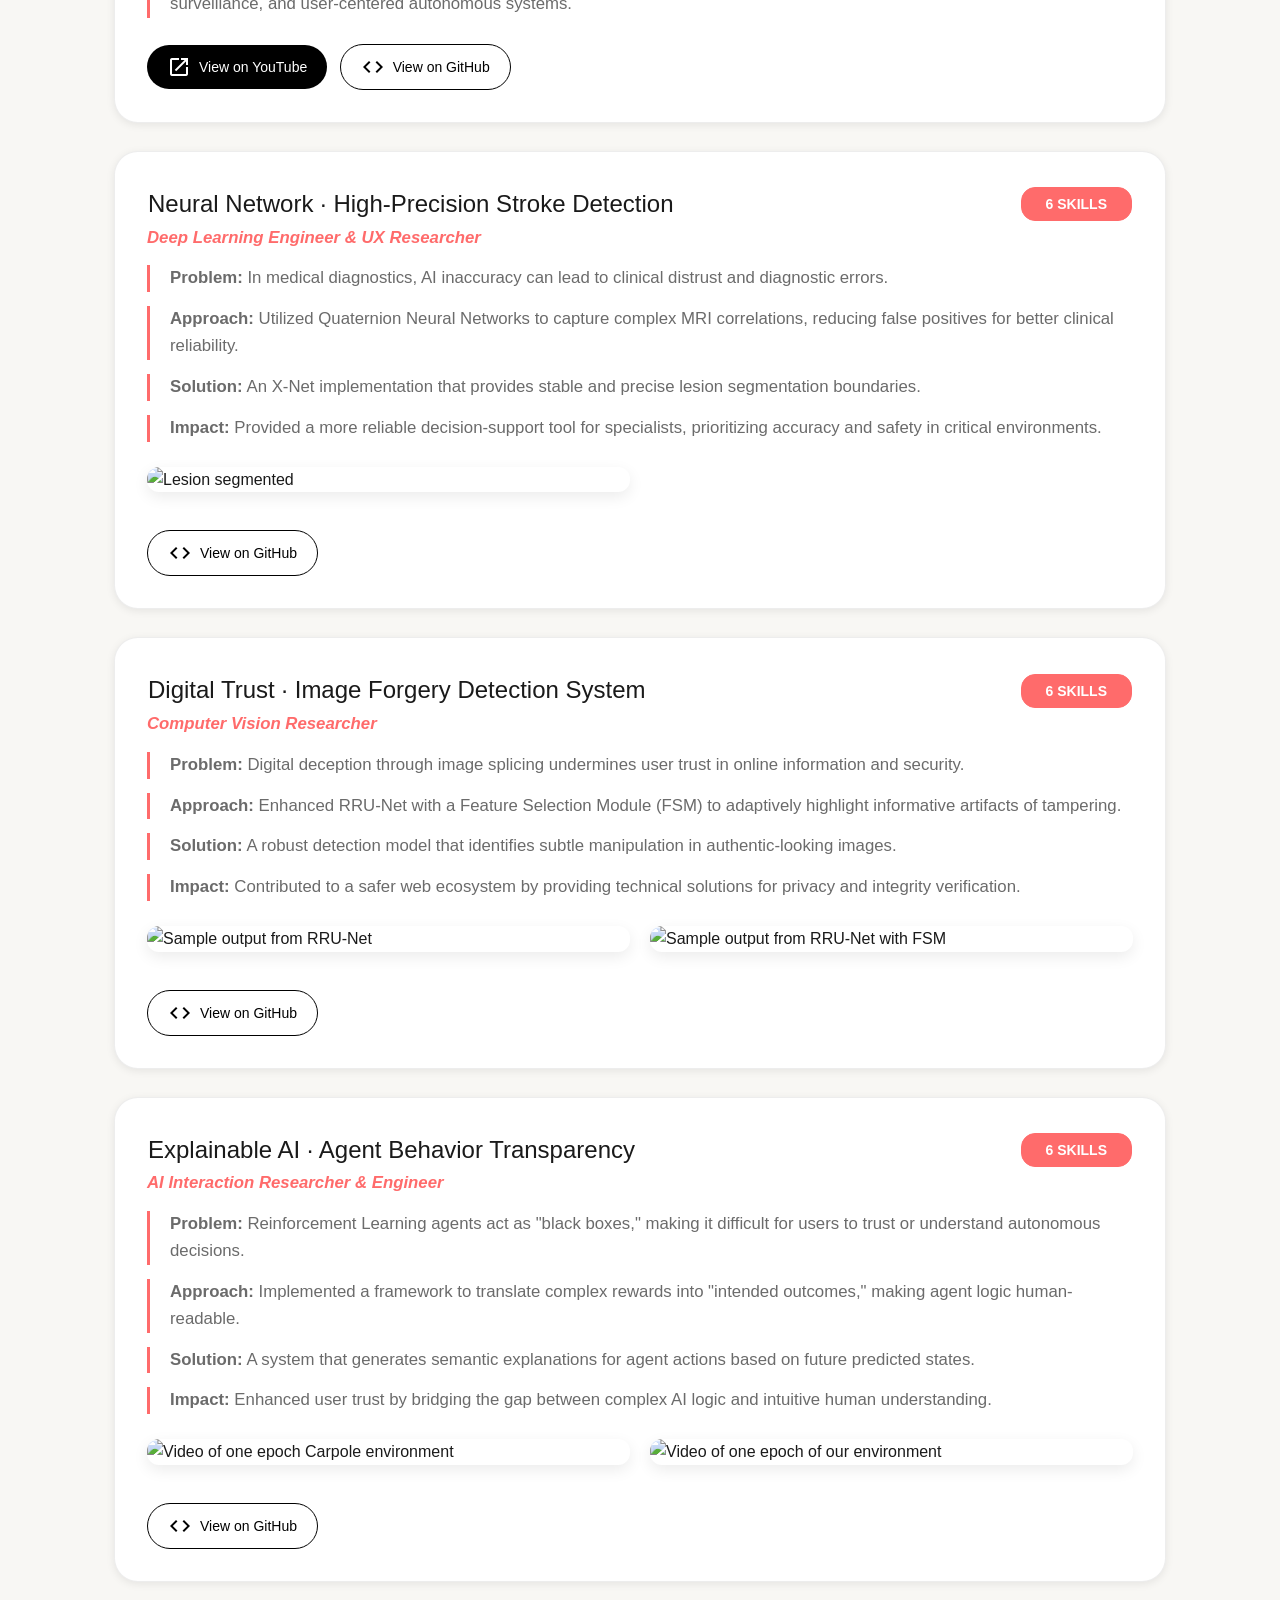
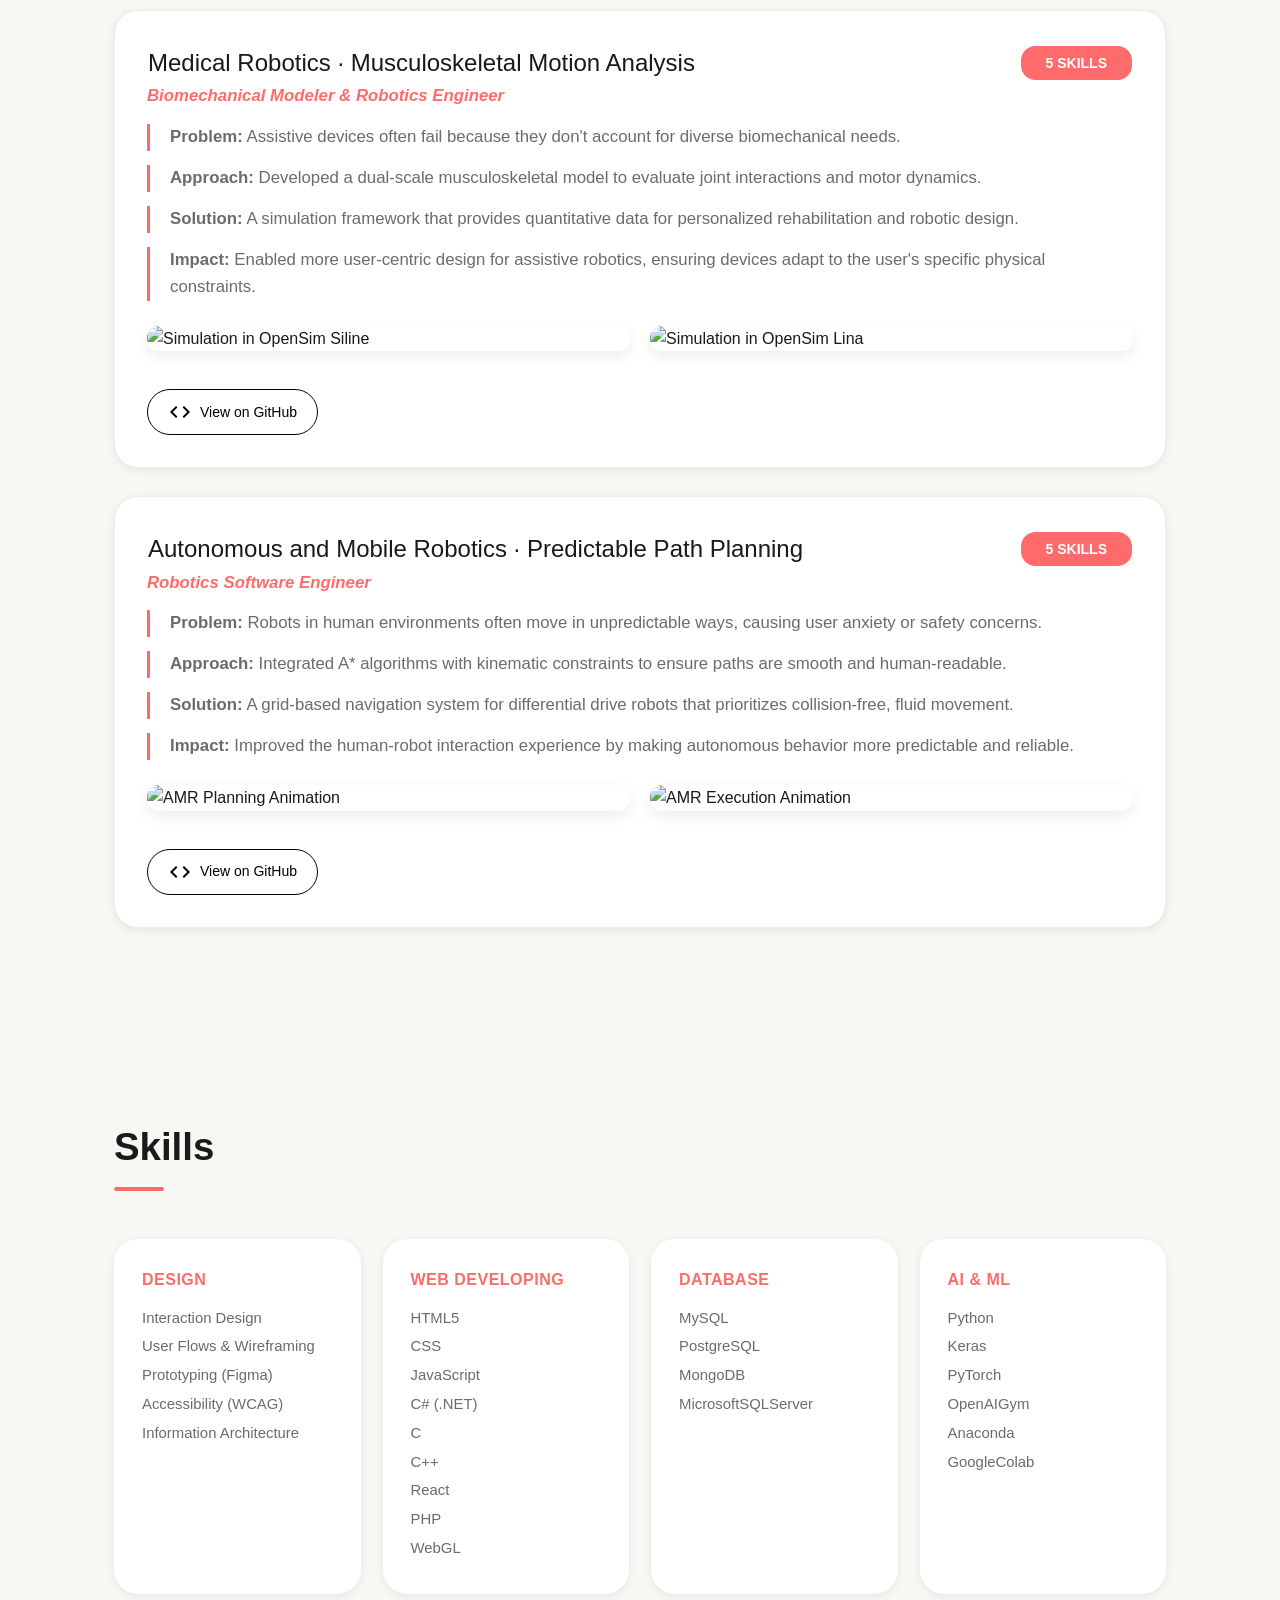
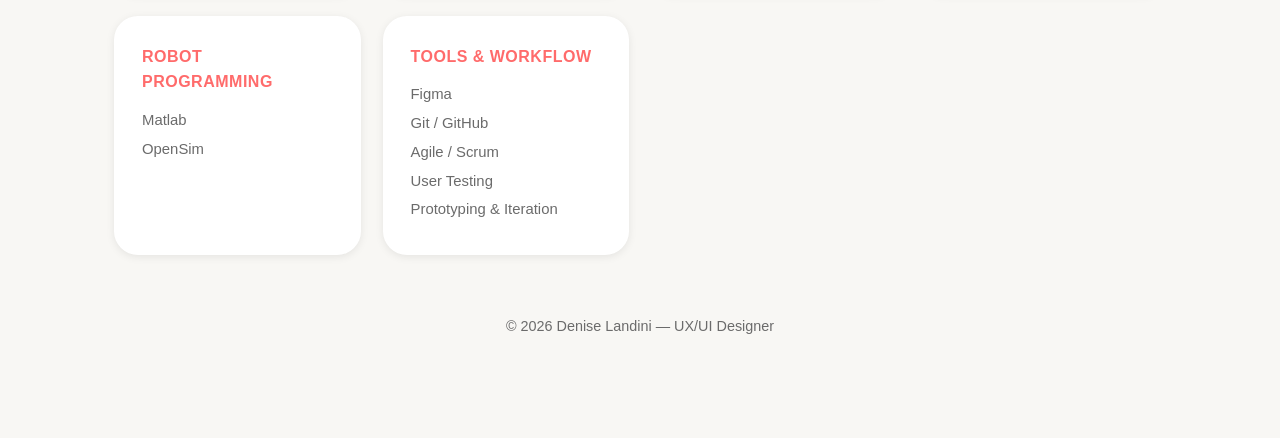
==== commit f4ca7717: "Update index.html" ====
--- a/index.html
+++ b/index.html
@@ -1606,7 +1606,7 @@
             </div>
             <div class="project-visual">
               <img
-                src="https://raw.githubusercontent.com/deniselandini/deniselandini/main/HRI_Denise.gif"
+                src="assets/HRI_Denise.gif"
                 alt="Human Drone Interaction"
                 style="width: 100%; border-radius: 20px; box-shadow: var(--dp4)"
               />
